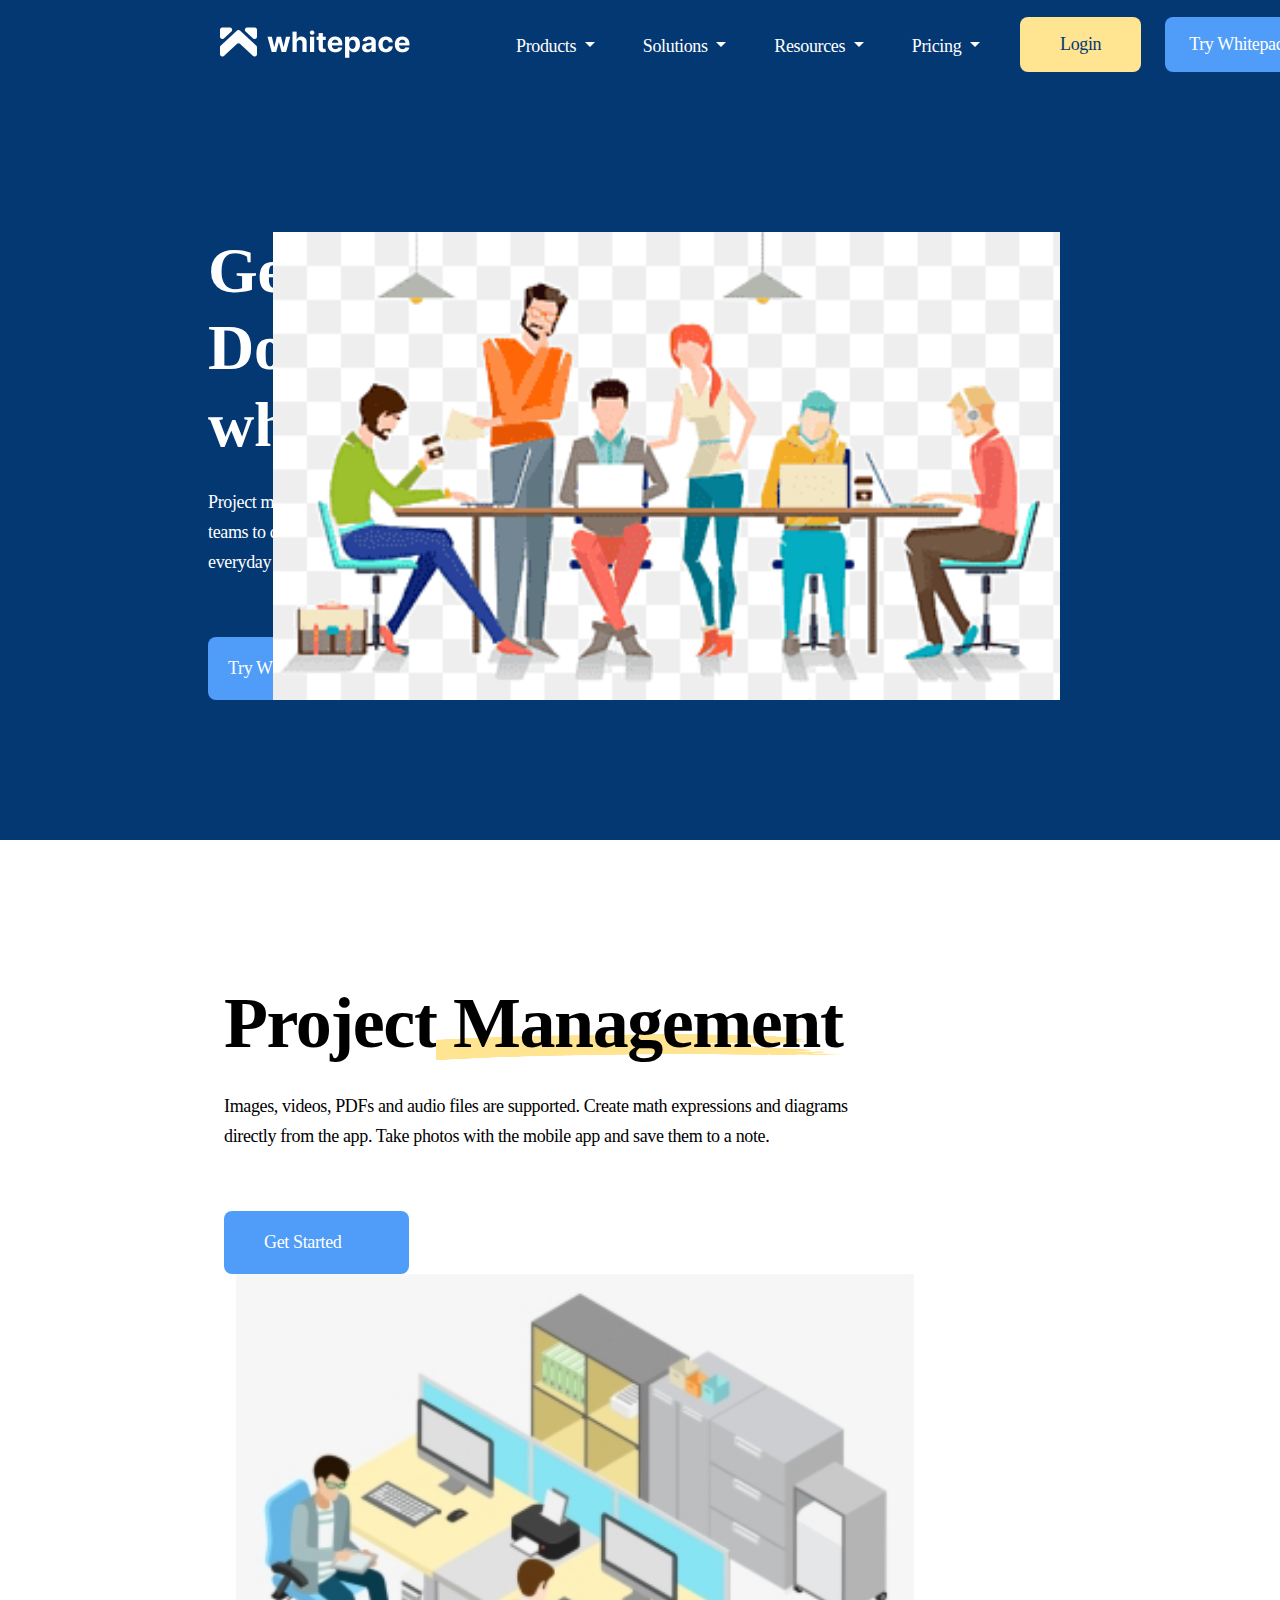
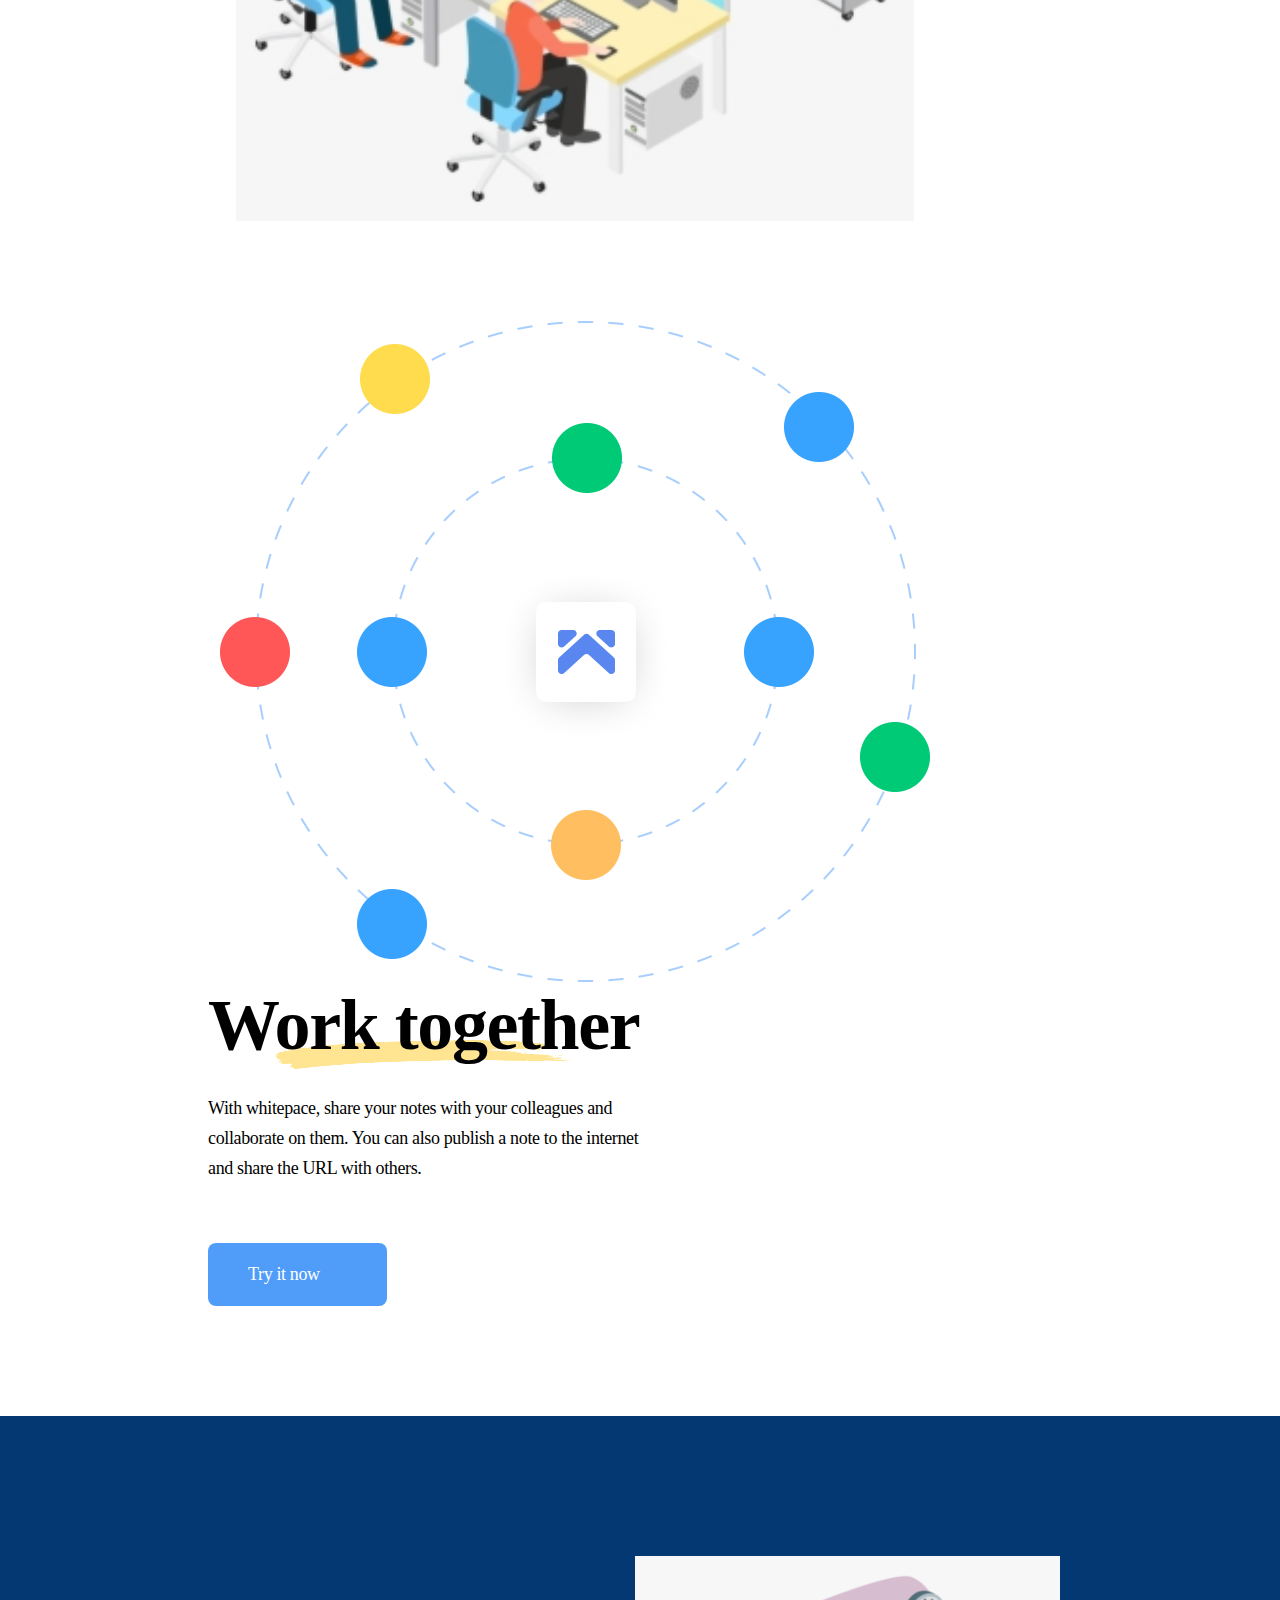
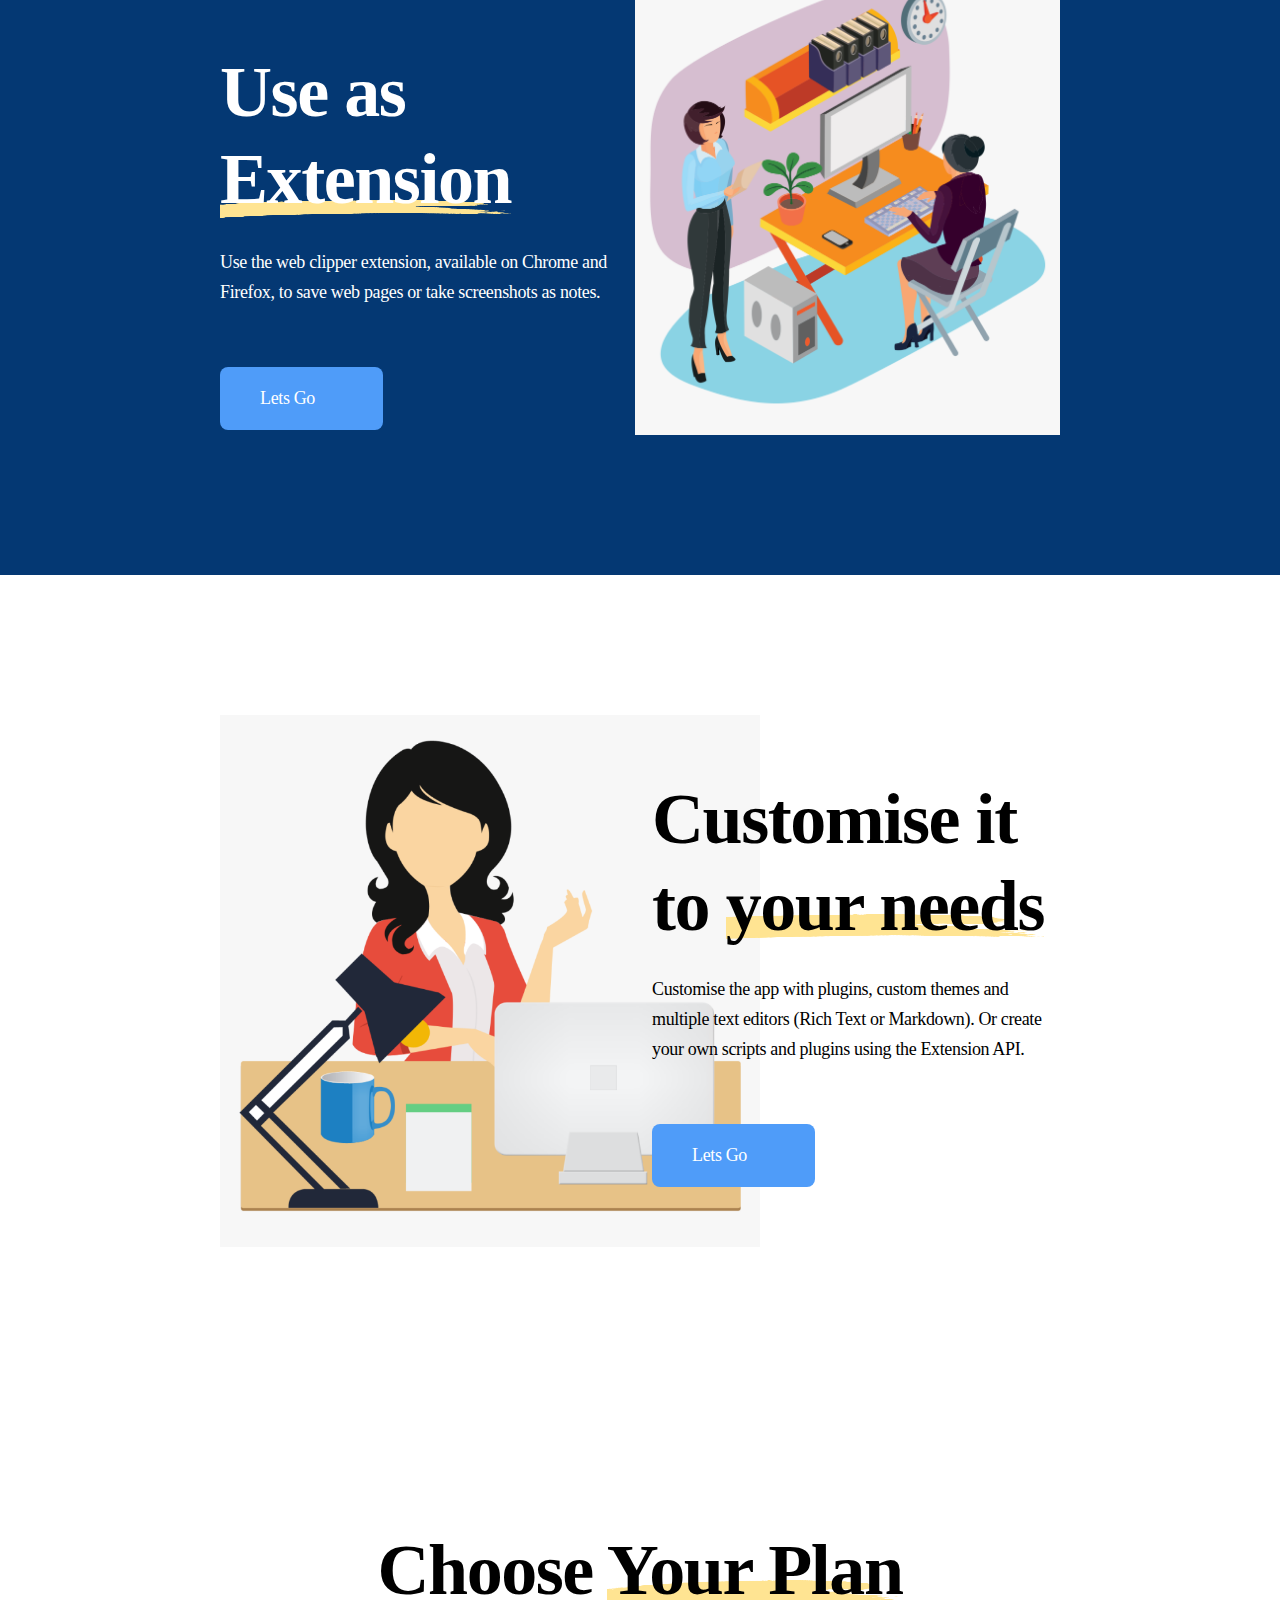
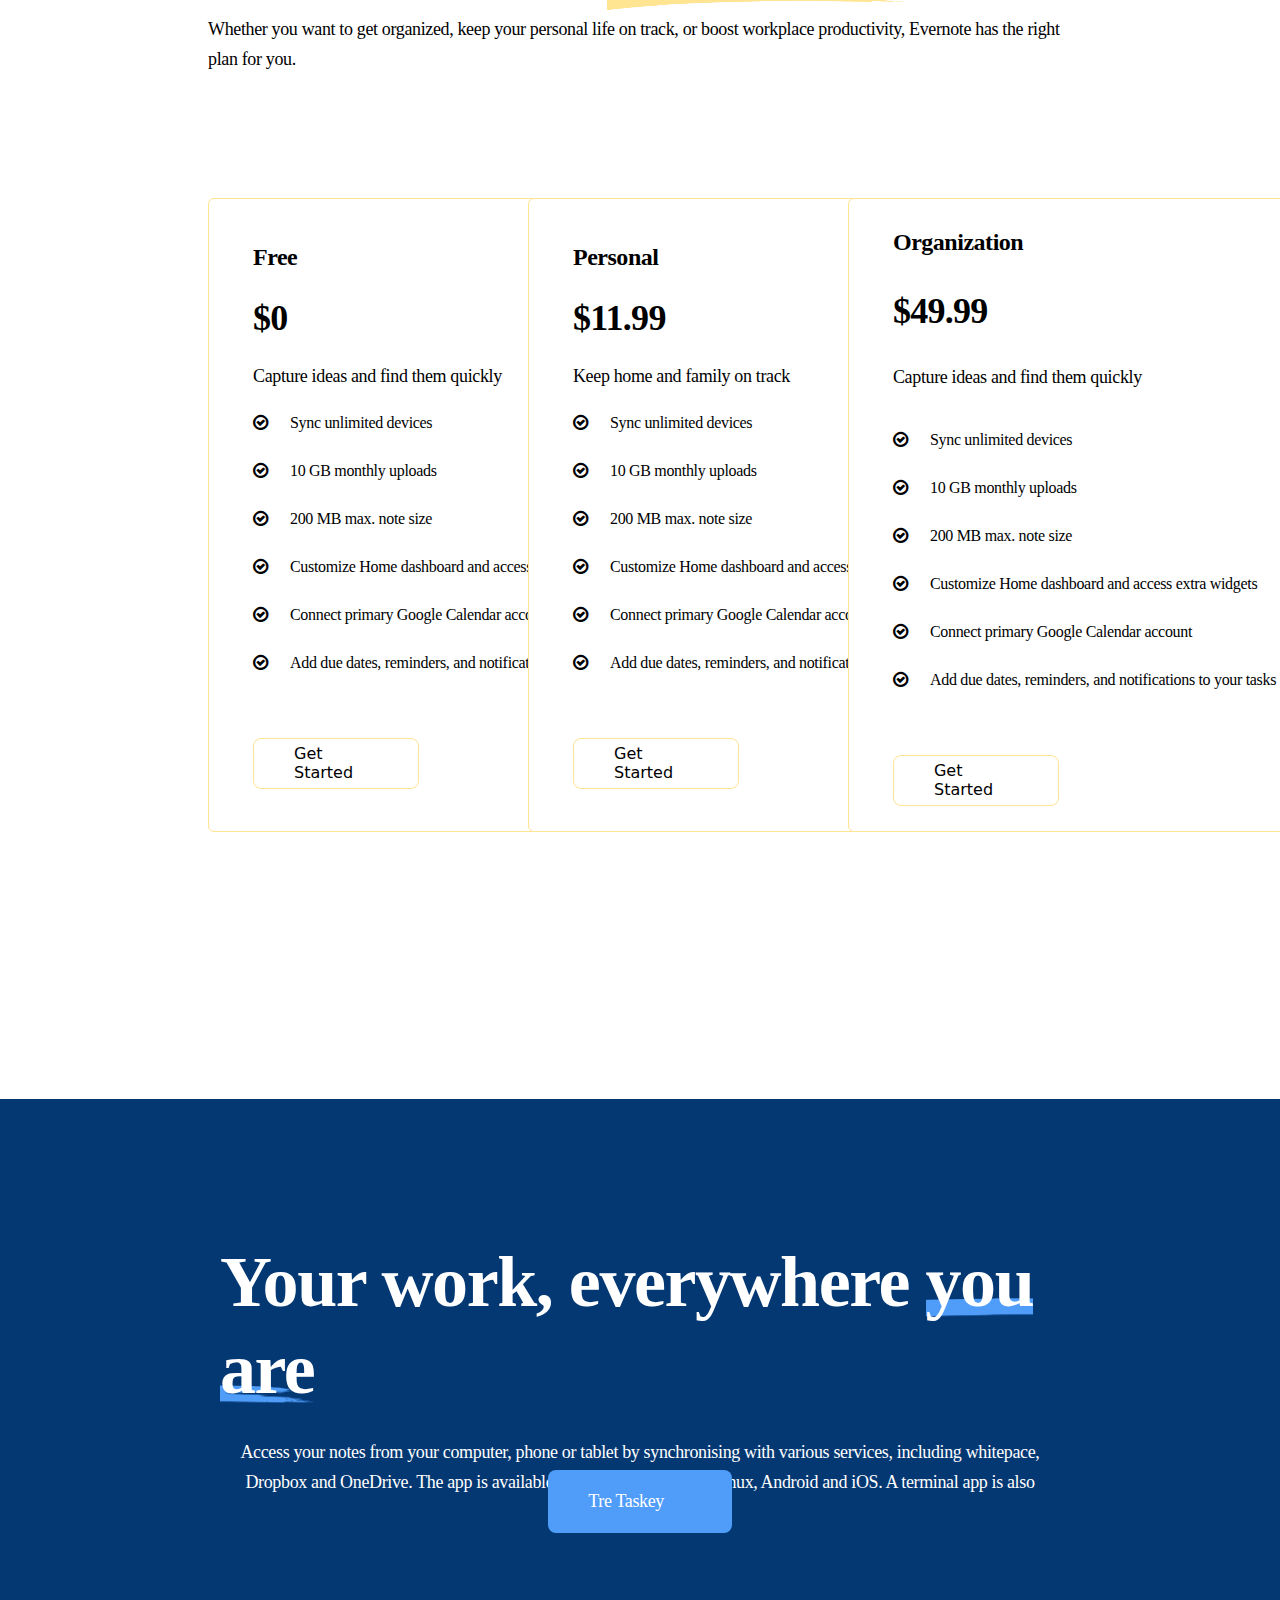
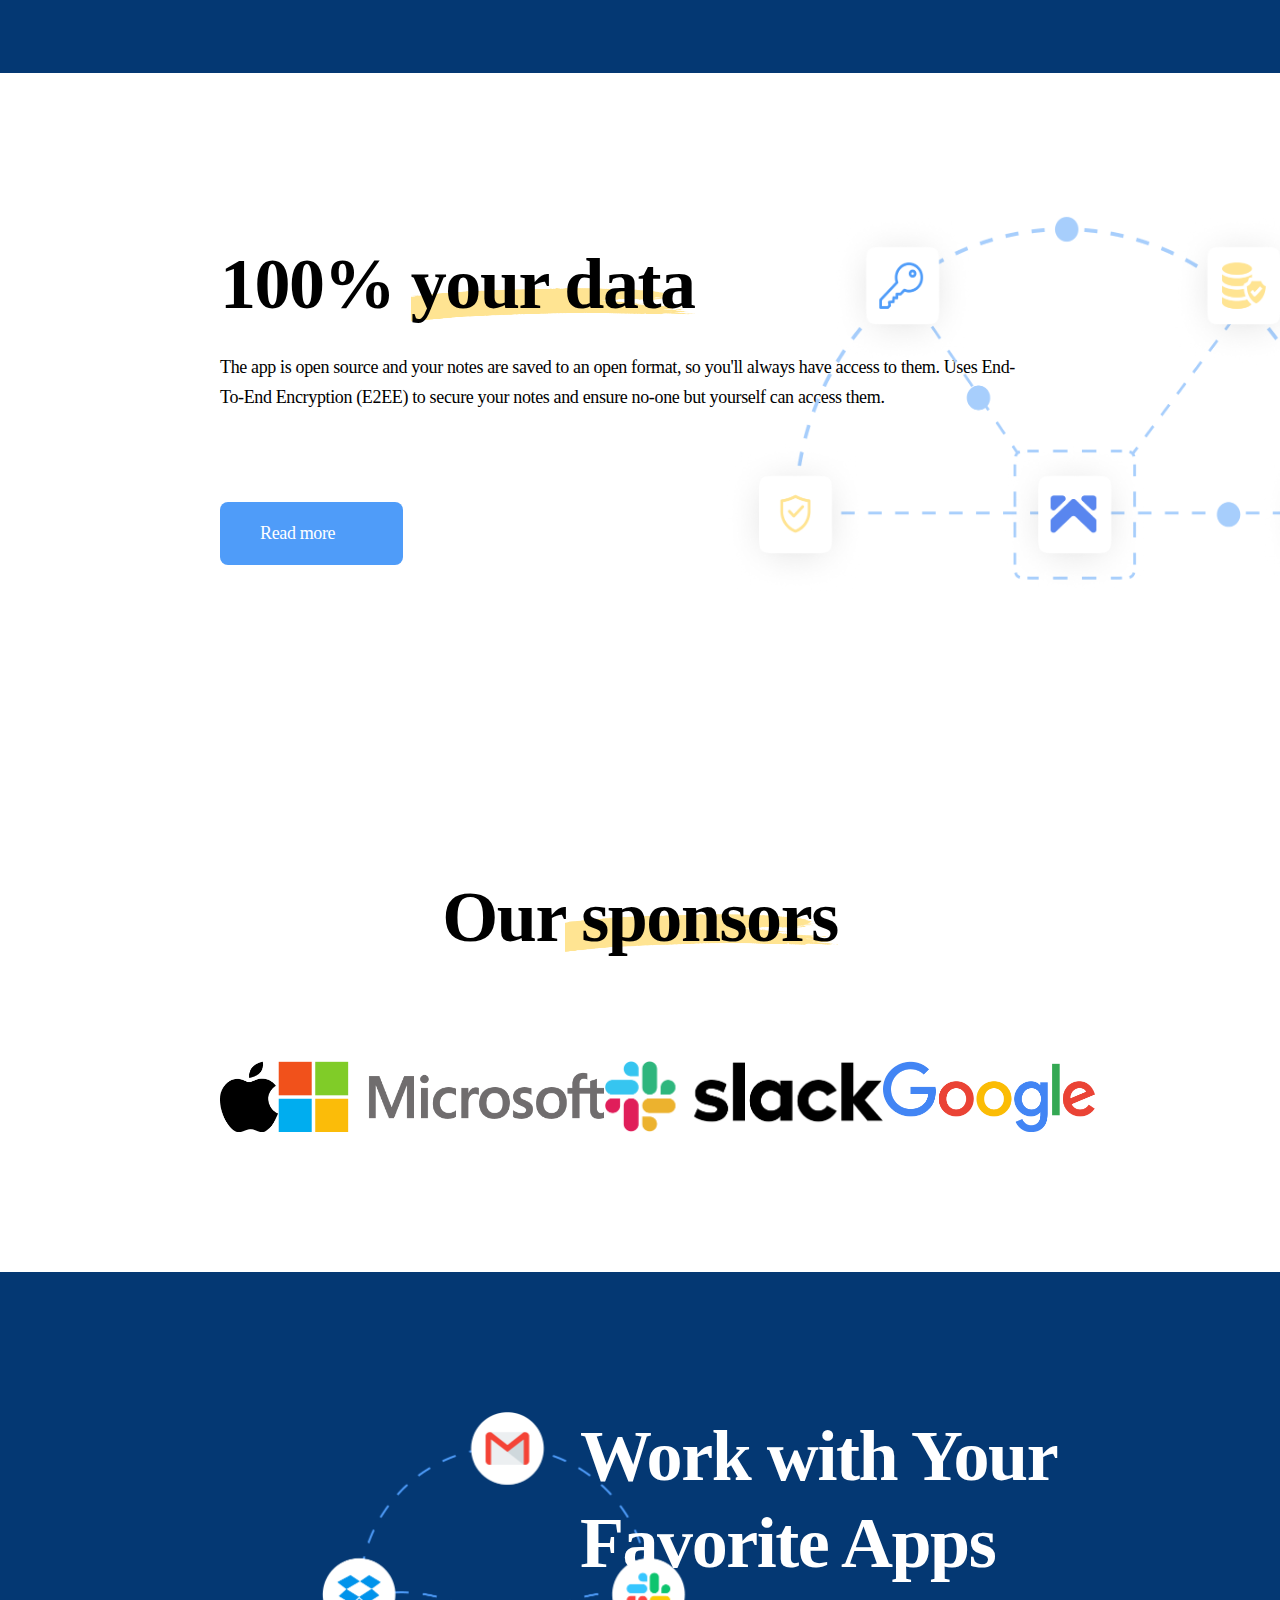
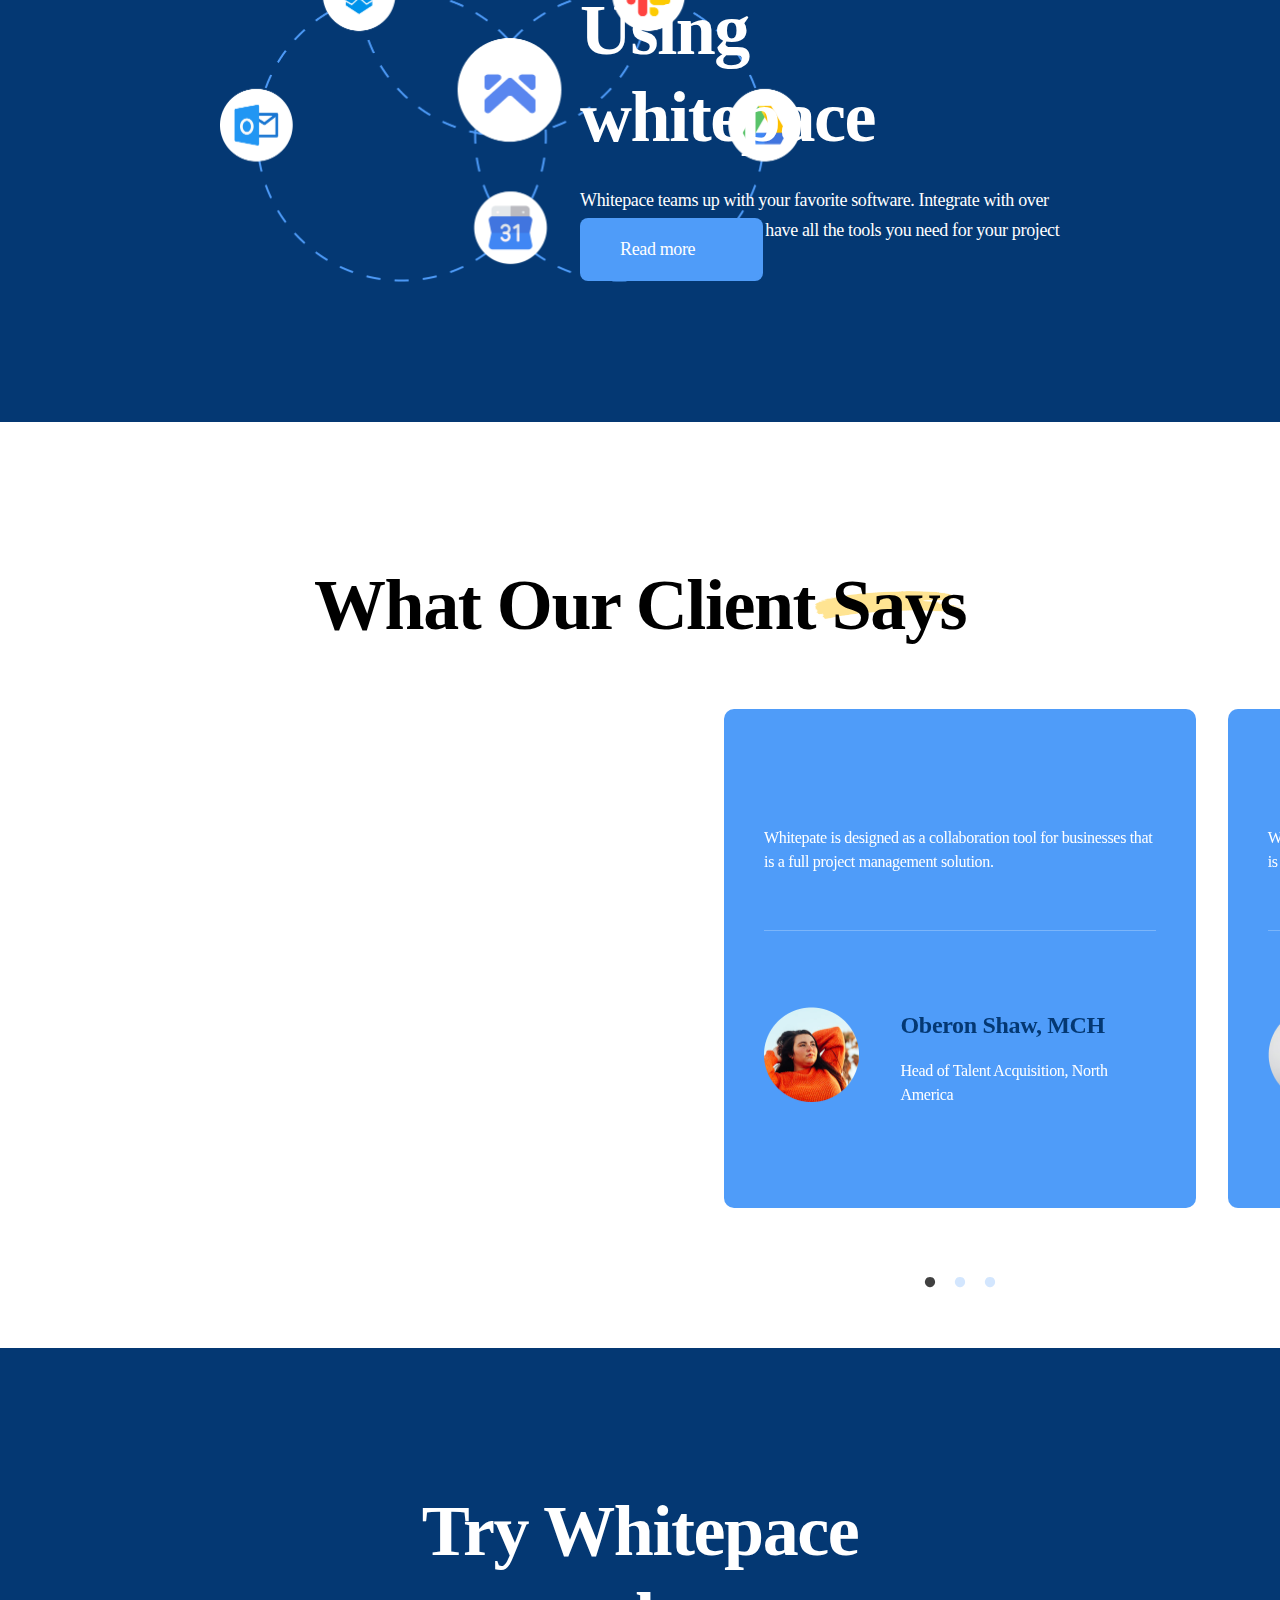
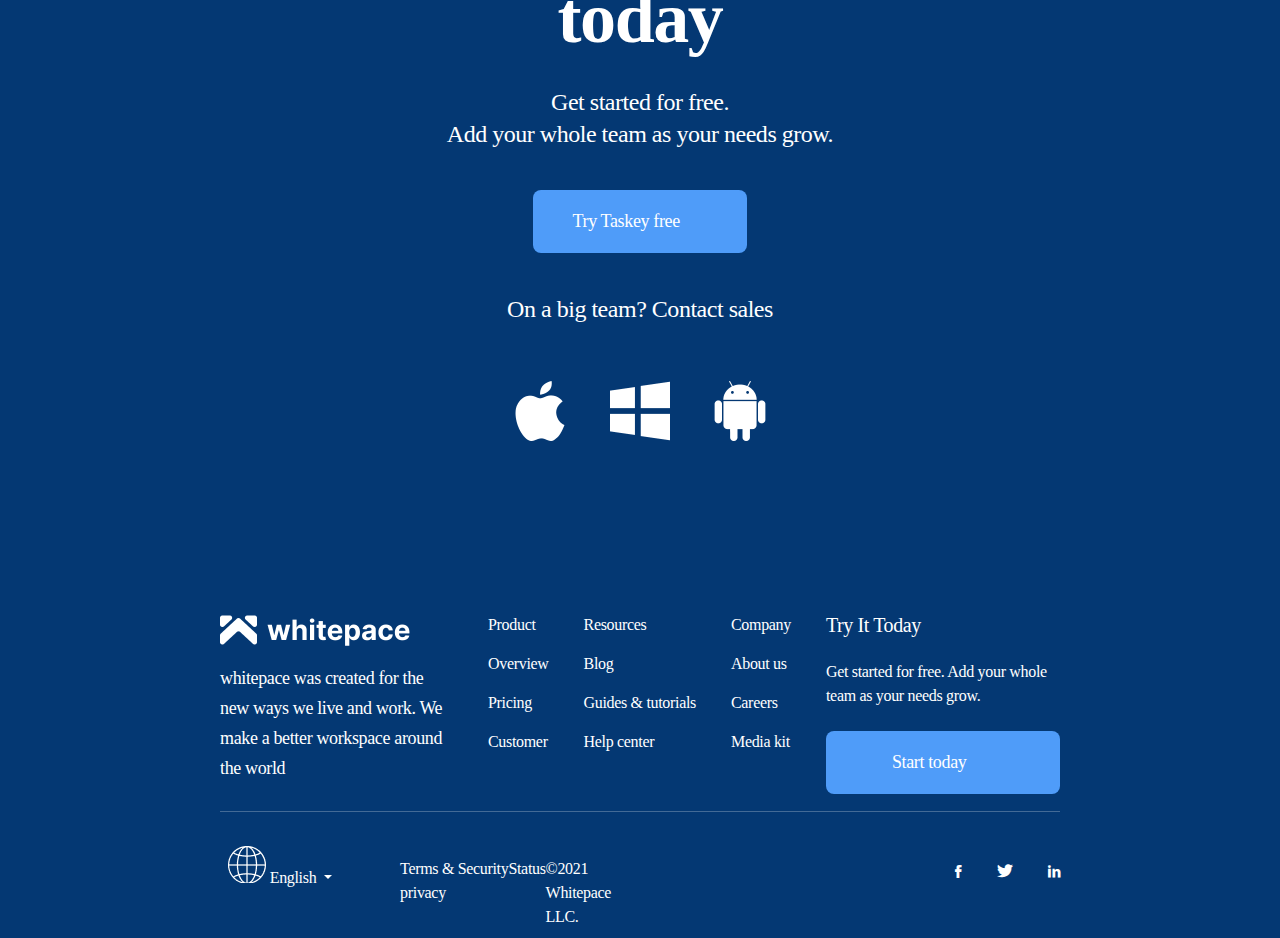
==== index.html @ fc060e45 "14.4" ====
<!DOCTYPE html>
<html lang="en">

<head>
    <meta charset="UTF-8">
    <meta http-equiv="X-UA-Compatible" content="IE=edge">
    <meta name="viewport" content="width=device-width, initial-scale=1.0">
    <title>Office</title>
    <link href="https://cdn.jsdelivr.net/npm/bootstrap@5.2.2/dist/css/bootstrap.min.css" rel="stylesheet"
        integrity="sha384-Zenh87qX5JnK2Jl0vWa8Ck2rdkQ2Bzep5IDxbcnCeuOxjzrPF/et3URy9Bv1WTRi" crossorigin="anonymous">
    <link href="bootstrap.min.css" rel="stylesheet">
    <link rel="preconnect" href="https://rsms.me/">
    <link rel="stylesheet" href="https://rsms.me/inter/inter.css">
    <link rel="stylesheet" id="revenuegrid-icons-css"
        href="https://www.salesborgs.ai/wp-content/themes/salesborgs/assets/font-icons/css/fontello.css" type="text/css"
        media="all">
    <link rel="stylesheet" href="slick/slick.css">
    <link rel="stylesheet" href="slick/slick-theme.css">
    <link href="fontello/css/fontello.css" rel="stylesheet">
    <link href="style.css" rel="stylesheet">
    <link href="media.css" rel="stylesheet">
</head>

<body>
    <header>
        <div class="container-fluid pe-0 ps-0">
            <div class="row">
                <div class="col-4 d-flex justify-content-start mt-2">
                    <img src="image/Logo.png" alt="Logo">
                </div>
                <div class="col-8 d-flex justify-content-between letter">
                    <nav class="navbar navbar-expand-lg">
                        <ul class="navbar-nav">
                            <li class="nav-item dropdown padding">
                                <a class="nav-link dropdown-toggle" href="#" id="navbarDropdown" role="button"
                                    data-bs-toggle="dropdown" aria-expanded="false">
                                    Products
                                </a>
                                <ul class="dropdown-menu" aria-labelledby="navbarDropdown">
                                    <li><a class="dropdown-item" href="#">Action</a></li>
                                    <li><a class="dropdown-item" href="#">Another action</a></li>
                                    <li><a class="dropdown-item" href="#">Something else here</a></li>
                                </ul>
                            </li>
                            <li class="nav-item dropdown padding">
                                <a class="nav-link dropdown-toggle" href="#" id="navbarDropdown" role="button"
                                    data-bs-toggle="dropdown" aria-expanded="false">
                                    Solutions
                                </a>
                                <ul class="dropdown-menu" aria-labelledby="navbarDropdown">
                                    <li><a class="dropdown-item" href="#">Action</a></li>
                                    <li><a class="dropdown-item" href="#">Another action</a></li>
                                    <li><a class="dropdown-item" href="#">Something else here</a></li>
                                </ul>
                            </li>
                            <li class="nav-item dropdown padding">
                                <a class="nav-link dropdown-toggle" href="#" id="navbarDropdown" role="button"
                                    data-bs-toggle="dropdown" aria-expanded="false">
                                    Resources
                                </a>
                                <ul class="dropdown-menu" aria-labelledby="navbarDropdown">
                                    <li><a class="dropdown-item" href="#">Action</a></li>
                                    <li><a class="dropdown-item" href="#">Another action</a></li>
                                    <li><a class="dropdown-item" href="#">Something else here</a></li>
                                </ul>
                            </li>
                            <li class="nav-item dropdown padding">
                                <a class="nav-link dropdown-toggle" href="#" id="navbarDropdown" role="button"
                                    data-bs-toggle="dropdown" aria-expanded="false">
                                    Pricing
                                </a>
                                <ul class="dropdown-menu" aria-labelledby="navbarDropdown">
                                    <li><a class="dropdown-item" href="#">Action</a></li>
                                    <li><a class="dropdown-item" href="#">Another action</a></li>
                                    <li><a class="dropdown-item" href="#">Something else here</a></li>
                                </ul>
                            </li>
                        </ul>
                    </nav>
                    <div class="d-flex" style="column-gap: 24px;">
                        <div>
                            <a href="#" class="login_btn">Login</a>
                        </div>
                        <div>
                            <a href="#" class="button_group" style="padding: 16px 24px;">Try Whitepace free</a>
                        </div>
                    </div>
                </div>
            </div>
        </div>
    </header>
    <section class="first">
        <div class="container-fluid pe-0 ps-0">
            <div class="row">
                <div class="col-5 pe-0 ps-0 d-flex flex-column align-self-center">
                    <div class="d-flex flex-column align-items-start align-self-center" style="row-gap: 60px;">
                        <div class="d-flex flex-column letter" style="row-gap: 24px;">
                            <h2 class="mb-0">Get More Done with whitepace</h2>
                            <p class="forP letter">Project management software that enables your teams to collaborate,
                                plan, analyze and manage everyday tasks
                            </p>
                        </div>
                        <div>
                            <a href="#" class="button_group" style="padding: 20px;">Try Whitepace free</a>
                        </div>
                    </div>
                </div>
                <div class="col-7 d-flex justify-content-end ps-0">
                    <img src="image/2.png" alt="Image2" class="officeImg">
                </div>
            </div>
        </div>
    </section>
    <section class="second">
        <div class="container-fluid pe-0 ps-0">
            <div class="row d-flex ps-3" style="column-gap: 60px;">
                <div class="col-6 info d-flex flex-column align-items-start align-self-center">
                    <div class="d-flex flex-column" style="row-gap: 24px;">
                        <h1 class="forH1 letter">
                            Project<span class="vector"> Management</span>
                        </h1>
                        <p class="forP letter">
                            Images, videos, PDFs and audio files are supported. Create math expressions and diagrams
                            directly from the app. Take photos with the mobile app and save them to a note.
                        </p>
                    </div>
                    <div>
                        <a href="#" class="button_group">Get Started</a>
                    </div>
                </div>
                <div class="col-6 d-flex pe-0">
                    <img src="image/1.png" alt="Image1" class="projectImg">
                </div>
            </div>
        </div>
    </section>
    <section class="third">
        <div class="container-fluid pe-0 ps-0">
            <div class="row justify-content-between">
                <div class="col-6 d-flex workImg">
                    <img src="image/WorkImage.png" alt="workImage">
                </div>
                <div class="col-6 d-flex flex-column align-items-start align-self-center work">
                    <div class="d-flex flex-column" style="row-gap: 24px;">
                        <h1 class="forH1 letter vector vector2">
                            Work together
                        </h1>
                        <p class="forP letter">
                            With whitepace, share your notes with your colleagues and collaborate on them.
                            You can also publish a note to the internet and share the URL with others.
                        </p>
                    </div>
                    <div>
                        <a href="#" class="button_group">Try it now</a>
                    </div>
                </div>
            </div>
        </div>
    </section>
    <section class="fourth">
        <div class="container-fluid ps-0 pe-0">
            <div class="row d-flex justify-content-between me-0 ms-0">
                <div class="col-6 pe-0 ps-0 d-flex flex-column align-items-start align-self-center extension">
                    <div class="d-flex flex-column" style="row-gap: 24px;">
                        <h1 class="forH1 letter">
                            Use as <span class="vector vector3">Extension</span>
                        </h1>
                        <p class="forP letter">
                            Use the web clipper extension, available on Chrome and Firefox, to save web pages or take
                            screenshots as notes.
                        </p>
                    </div>
                    <div>
                        <a href="#" class="button_group">Lets Go</a>
                    </div>
                </div>
                <div class="col-6 d-flex pe-0 ps-0 justify-content-end">
                    <img src="image/3.png" alt="Image3" class="extensionImg">
                </div>
            </div>
        </div>
    </section>
    <section class="fifth">
        <div class="container-fluid pe-0 ps-0">
            <div class="row justify-content-between">
                <div class="col-6 d-flex">
                    <img src="image/4.png" alt="Image4" class="customiseImg">
                </div>
                <div class="col-6 d-flex flex-column align-items-start align-self-center customise">
                    <div class="d-flex flex-column" style="row-gap: 24px;">
                        <h1 class="forH1 letter">
                            Customise it to <span class="vector vector4">your needs</span>
                        </h1>
                        <p class="forP letter">
                            Customise the app with plugins, custom themes and multiple text editors (Rich Text or
                            Markdown).
                            Or create your own scripts and plugins using the Extension API.
                        </p>
                    </div>
                    <div>
                        <a href="#" class="button_group">Lets Go</a>
                    </div>
                </div>
            </div>
        </div>
    </section>
    <section class="sixth">
        <div class="container-fluid pe-0 ps-0">
            <div class="row">
                <div class="col-12 d-flex flex-column align-items-center titleCard">
                    <h1 class="forH1 letter">
                        Choose <span class="vector vector5">Your Plan</span>
                    </h1>
                    <p class="forP letter">
                        Whether you want to get organized, keep your personal life on track, or boost workplace
                        productivity, Evernote has the right plan for you.
                    </p>
                </div>
            </div>
            <div class="row cards">
                <div class="col-4 pe-0 ps-0">
                    <div class="card card1">
                        <div class="card-body card-body1">
                            <h5 class="card-title card1-title letter mb-0">Free</h5>
                            <h3 class="card-subtitle card1-subtitle letter mb-0">$0</h3>
                            <p class="card-text card1-text letter mb-0">Capture ideas and find them quickly</p>
                            <div class="card_li">
                                <ul class="letter d-flex flex-column" style="row-gap: 28px; column-gap: 19px;">
                                    <li>
                                        Sync unlimited devices
                                    </li>
                                    <li>
                                        10 GB monthly uploads
                                    </li>
                                    <li>
                                        200 MB max. note size
                                    </li>
                                    <li>
                                        Customize Home dashboard and access extra widgets
                                    </li>
                                    <li>
                                        Connect primary Google Calendar account
                                    </li>
                                    <li>
                                        Add due dates, reminders, and notifications to your tasks
                                    </li>
                                </ul>
                            </div>
                            <div>
                                <a href="#" class="card_button">Get Started</a>
                            </div>
                        </div>
                    </div>
                </div>
                <div class="col-4 pe-0 ps-0">
                    <div class="card card1">
                        <div class="card-body card-body1">
                            <h5 class="card-title card1-title letter mb-0">Personal</h5>
                            <h3 class="card-subtitle card1-subtitle mb-0 letter">$11.99</h3>
                            <p class="card-text card1-text letter mb-0">Keep home and family on track</p>
                            <div class="card_li">
                                <ul class="letter d-flex flex-column" style="row-gap: 28px; column-gap: 19px;">
                                    <li>
                                        Sync unlimited devices
                                    </li>
                                    <li>
                                        10 GB monthly uploads
                                    </li>
                                    <li>
                                        200 MB max. note size
                                    </li>
                                    <li>
                                        Customize Home dashboard and access extra widgets
                                    </li>
                                    <li>
                                        Connect primary Google Calendar account
                                    </li>
                                    <li>
                                        Add due dates, reminders, and notifications to your tasks
                                    </li>
                                </ul>
                            </div>
                            <div>
                                <a href="#" class="card_button">Get Started</a>
                            </div>
                        </div>
                    </div>
                </div>
                <div class="col-4 pe-0 ps-0">
                    <div class="card card1">
                        <div class="card-body card-body1">
                            <h5 class="card-title card1-title letter">Organization</h5>
                            <h3 class="card-subtitle card1-subtitle mb-2 letter">$49.99</h3>
                            <p class="card-text card1-text letter">Capture ideas and find them quickly</p>
                            <div class="card_li">
                                <ul class="letter d-flex flex-column" style="row-gap: 28px; column-gap: 19px;">
                                    <li>
                                        Sync unlimited devices
                                    </li>
                                    <li>
                                        10 GB monthly uploads
                                    </li>
                                    <li>
                                        200 MB max. note size
                                    </li>
                                    <li>
                                        Customize Home dashboard and access extra widgets
                                    </li>
                                    <li>
                                        Connect primary Google Calendar account
                                    </li>
                                    <li>
                                        Add due dates, reminders, and notifications to your tasks
                                    </li>
                                </ul>
                            </div>
                            <div>
                                <a href="#" class="card_button">Get Started</a>
                            </div>
                        </div>
                    </div>
                </div>
            </div>
        </div>
    </section>
    <section class="seventh">
        <div class="container-fluid pe-0 ps-0">
            <div class="row">
                <div class="col-12 d-flex flex-column justify-content-center align-items-center text_block_group">
                    <div class="d-flex flex-column text_block">
                        <h1 class="forH1 letter">
                            Your work, everywhere <span class="vector vector6">you are</span>
                        </h1>
                        <p class="forP letter" style="text-align: center;">
                            Access your notes from your computer, phone or tablet by synchronising with various
                            services, including whitepace, Dropbox and OneDrive. The app is available on Windows, macOS,
                            Linux,
                            Android and iOS. A terminal app is also available!
                        </p>
                    </div>
                    <div>
                        <a href="#" class="button_group">Tre Taskey</a>
                    </div>
                </div>
            </div>
        </div>
    </section>
    <section class="eighth">
        <div class="container-fluid pe-0 ps-0">
            <div class="row">
                <div class="col-7 d-flex flex-column align-items-start align-self-center your_data">
                    <div class="d-flex flex-column your_data_info">
                        <h1 class="forH1 letter">
                            100% <span class="vector vector7">your data</span>
                        </h1>
                        <p class="forP letter">
                            The app is open source and your notes are saved to an open format, so you'll always have
                            access to them. Uses End-To-End Encryption (E2EE) to secure your notes and ensure no-one but
                            yourself can access them.
                        </p>
                    </div>
                    <div>
                        <a href="#" class="button_group">Read more</a>
                    </div>
                </div>
                <div class="col-5 d-flex">
                    <img src="image/Element.png" alt="ImageElement" class="elementImage">
                </div>
            </div>
        </div>
    </section>
    <section class="ninth">
        <div class="container-fluid pe-0 ps-0">
            <div class="row">
                <div class="d-flex flex-column" style="row-gap: 100px;">
                    <div class="col-12 d-flex flex-column justify-content-center align-items-center">
                        <h1 class="forH1 letter mb-0">
                            Our<span class="vector vector8"> sponsors</span>
                        </h1>
                    </div>
                    <div class="col-12 d-flex justify-content-between">
                        <img src="image/Apple.png" alt="Apple" class="sponsorsImg">
                        <img src="image/microsoft 1.png" alt="Microsoft" class="sponsorsImg">
                        <img src="image/Slack_Technologies_Logo 1.png" alt="Slack" class="sponsorsImg">
                        <img src="image/Group 246.png" alt="Group" class="sponsorsImg">
                    </div>
                </div>
            </div>
        </div>
    </section>
    <section class="tenth">
        <div class="container-fluid pe-0 ps-0">
            <div class="row justify-content-between">
                <div class="col-5 d-flex">
                    <img src="image/Apps.png" alt="ImageApps" class="appsImg">
                </div>
                <div class="col-7 d-flex flex-column align-items-start align-self-center apps_group">
                    <div class="d-flex flex-column apps">
                        <h1 class="forH1 letter">
                            Work with Your Favorite Apps Using whitepace
                        </h1>
                        <p class="forP letter">
                            Whitepace teams up with your favorite software. Integrate with over 1000+ apps with Zapier
                            to
                            have all the tools you need for your project success.
                        </p>
                    </div>
                    <div>
                        <a href="#" class="button_group">Read more</a>
                    </div>
                </div>
            </div>
        </div>
    </section>
    <section class="eleventh">
        <div class="container-fluid pe-0 ps-0">
            <div class="row d-flex flex-column" style="row-gap: 60px;">
                <div class="col-12 d-flex flex-column align-items-center title-Clients">
                    <h1 class="forH1 letter">
                        What Our Client<span class="vector vector9"> Says</span>
                    </h1>
                </div>
                <div class="col-12">
                    <div class="rev_slider mb-0">
                        <div class="slide me-3">
                            <div class="d-flex flex-column" style="row-gap: 60px;">
                                <div class="d-flex flex-column">
                                    <div class="d-flex flex-column slide_icon"
                                        style="row-gap: 32px; padding: 0px 0px 40px;">
                                        <div></div>
                                        <p class="card-subtitle letter">Whitepate is designed as a collaboration tool
                                            for
                                            businesses
                                            that is a full project management solution.</p>
                                    </div>
                                    <hr>
                                </div>
                                <div class="d-flex" style="column-gap: 42px;">
                                    <div><img src="image/Avater-3.png" class="avatar"></div>
                                    <div class="letter">
                                        <p class="name">Oberon Shaw, MCH</p>
                                        <p>Head of Talent Acquisition, North America</p>
                                    </div>
                                </div>
                            </div>
                        </div>
                        <div class="slide me-3 ms-3">
                            <div class="d-flex flex-column" style="row-gap: 60px;">
                                <div class="d-flex flex-column">
                                    <div class="d-flex flex-column slide_icon"
                                        style="row-gap: 32px; padding: 0px 0px 40px;">
                                        <div></div>
                                        <p class="card-subtitle letter">Whitepate is designed as a collaboration tool
                                            for
                                            businesses
                                            that is a full project management solution.</p>
                                    </div>
                                    <hr>
                                </div>
                                <div class="d-flex" style="column-gap: 42px;">
                                    <div><img src="image/Avater-2.png" class="avatar"></div>
                                    <div class="letter">
                                        <p class="name">Oberon Shaw, MCH</p>
                                        <p>Head of Talent Acquisition, North America</p>
                                    </div>
                                </div>
                            </div>
                        </div>
                        <div class="slide ms-3">
                            <div class="d-flex flex-column" style="row-gap: 60px;">
                                <div class="d-flex flex-column">
                                    <div class="d-flex flex-column slide_icon"
                                        style="row-gap: 32px; padding: 0px 0px 40px;">
                                        <div></div>
                                        <p class="card-subtitle letter">Whitepate is designed as a collaboration tool
                                            for
                                            businesses
                                            that is a full project management solution.</p>
                                    </div>
                                    <hr>
                                </div>
                                <div class="d-flex" style="column-gap: 42px;">
                                    <div><img src="image/Avater-1.png" class="avatar"></div>
                                    <div class="letter">
                                        <p class="name">Oberon Shaw, MCH</p>
                                        <p>Head of Talent Acquisition, North America</p>
                                    </div>
                                </div>
                            </div>
                        </div>
                    </div>
                </div>
            </div>
        </div>
    </section>
    <section class="twelfth">
        <div class="container-fluid pe-0 ps-0">
            <div class="row">
                <div class="col-12 before-futer">
                    <div class="d-flex flex-column title_team">
                        <h1 class="forH1 letter">
                            Try Whitepace today
                        </h1>
                        <div>
                            <p class="forP mb-0 letter">
                                Get started for free.
                            </p>
                            <p class="letter">
                                Add your whole team as your needs grow.
                            </p>
                        </div>
                    </div>
                    <div>
                        <a href="#" class="button_group">Try Taskey free</a>
                    </div>
                    <div>
                        <p class="letter">
                            On a big team? Contact sales
                        </p>
                    </div>
                    <div class="d-flex justify-content-center" style="column-gap: 40px;">
                        <img src="image/apple-black-logo 2.png" alt="AppleLogo" class="imageLogo">
                        <img src="image/windows-logo 1.png" alt="WindowsLogo" class="imageLogo">
                        <img src="image/android-logo 1.png" alt="androidLogo" class="imageLogo">
                    </div>
                </div>
            </div>
        </div>
    </section>
    <footer>
        <div class="container-fluid pe-0 ps-0">
            <div class="row">
                <div class="col-12 d-flex justify-content-between">
                    <div class="footer-bloc">
                        <img src="image/Logo.png" alt="Logo" class="footer-image mb-3">
                        <p class="forP letter">
                            whitepace was created for the new ways we live and work. We make a better workspace around
                            the world
                        </p>
                    </div>
                    <div class="d-flex flex-column footer-bloc">
                        <div class="letter"><a href="#">Product</a></div>
                        <div class="letter"><a href="#">Overview</a></div>
                        <div class="letter"><a href="#">Pricing</a></div>
                        <div class="letter"><a href="#">Customer</a></div>
                    </div>
                    <div class="d-flex flex-column footer-bloc">
                        <div class="letter"><a href="#">Resources</a></div>
                        <div class="letter"><a href="#">Blog</a></div>
                        <div class="letter"><a href="#">Guides & tutorials</a></div>
                        <div class="letter"><a href="#">Help center</a></div>
                    </div>
                    <div class="d-flex flex-column footer-bloc">
                        <div class="letter"><a href="#">Company</a></div>
                        <div class="letter"><a href="#">About us</a></div>
                        <div class="letter"><a href="#">Careers</a></div>
                        <div class="letter"><a href="#">Media kit</a></div>
                    </div>
                    <div class="d-flex flex-column footer-bloc2">
                        <h5 class="letter mb-0">
                            Try It Today
                        </h5>
                        <p class="letter mb-0" style="font-size: 16px;">
                            Get started for free.
                            Add your whole team as your needs grow.
                        </p class="letter">
                        <div>
                            <a href="#" class="button_group">Start today</a>
                        </div>
                    </div>
                </div>
                <div class="col-12">
                    <hr>
                </div>
            </div>
            <div class="row">
                <div class="col-6 d-flex align-items-center justify-content-start" style="column-gap: 60px;">
                    <nav class="navbar navbar-expand-lg">
                        <div class="container-fluid pe-0 ps-0">
                            <div class="collapse navbar-collapse" id="navbarSupportedContent">
                                <ul class="navbar-nav me-auto mb-2 mb-lg-0">
                                    <li class="nav-item dropdown">
                                        <a class="nav-link footer-navlink dropdown-toggle letter" href="#" role="button"
                                            data-bs-toggle="dropdown" aria-expanded="false">
                                            English
                                        </a>
                                        <ul class="dropdown-menu">
                                            <li><a class="dropdown-item letter" href="#">Ukrainian</a></li>
                                            <li><a class="dropdown-item letter" href="#">Another</a></li>
                                    </li>
                                </ul>
                            </div>
                        </div>
                    </nav>
                    <div class="footer-p">
                        <p class="letter">Terms & privacy</p>
                        <p class="letter">Security</p>
                        <p class="letter">Status</p>
                        <p class="letter">©2021 Whitepace LLC.</p>
                    </div>
                </div>
                <div class="col-6 d-flex justify-content-end align-items-center">
                    <div class="d-flex justify-content-between messengers">
                        <div class="facebook">
                        </div>
                        <div class="twitter">
                        </div>
                        <div class="linkedin">
                        </div>
                    </div>
                </div>
            </div>
        </div>
    </footer>
    <script src="bootstrap.min.js"></script>
    <script src="https://cdn.jsdelivr.net/npm/bootstrap@5.2.2/dist/js/bootstrap.bundle.min.js"
        integrity="sha384-OERcA2EqjJCMA+/3y+gxIOqMEjwtxJY7qPCqsdltbNJuaOe923+mo//f6V8Qbsw3"
        crossorigin="anonymous"></script>
    <script src="slick/jquery.min.js"></script>
    <script src="slick/slick.min.js"></script>
    <script src="js/main.js"></script>
</body>

</html>
---- fontello/css/fontello.css ----
@font-face {
  font-family: 'fontello';
  src: url('../font/fontello.eot?18828271');
  src: url('../font/fontello.eot?18828271#iefix') format('embedded-opentype'),
       url('../font/fontello.woff2?18828271') format('woff2'),
       url('../font/fontello.woff?18828271') format('woff'),
       url('../font/fontello.ttf?18828271') format('truetype'),
       url('../font/fontello.svg?18828271#fontello') format('svg');
  font-weight: normal;
  font-style: normal;
}
/* Chrome hack: SVG is rendered more smooth in Windozze. 100% magic, uncomment if you need it. */
/* Note, that will break hinting! In other OS-es font will be not as sharp as it could be */
/*
@media screen and (-webkit-min-device-pixel-ratio:0) {
  @font-face {
    font-family: 'fontello';
    src: url('../font/fontello.svg?18828271#fontello') format('svg');
  }
}
*/
[class^="icon-"]:before, [class*=" icon-"]:before {
  font-family: "fontello";
  font-style: normal;
  font-weight: normal;
  speak: never;

  display: inline-block;
  text-decoration: inherit;
  width: 1em;
  margin-right: .2em;
  text-align: center;
  /* opacity: .8; */

  /* For safety - reset parent styles, that can break glyph codes*/
  font-variant: normal;
  text-transform: none;

  /* fix buttons height, for twitter bootstrap */
  line-height: 1em;

  /* Animation center compensation - margins should be symmetric */
  /* remove if not needed */
  margin-left: .2em;

  /* you can be more comfortable with increased icons size */
  /* font-size: 120%; */

  /* Font smoothing. That was taken from TWBS */
  -webkit-font-smoothing: antialiased;
  -moz-osx-font-smoothing: grayscale;

  /* Uncomment for 3D effect */
  /* text-shadow: 1px 1px 1px rgba(127, 127, 127, 0.3); */
}

.icon-ok-circled2:before { content: '\e800'; } /* '' */
.icon-linkedin:before { content: '\e801'; } /* '' */
.icon-twitter:before { content: '\e802'; } /* '' */
.icon-facebook:before { content: '\f300'; } /* '' */
---- style.css ----
html {
    overflow-x: hidden;
}

header {
    background-color: #043873;
    display: flex;
    flex-direction: row;
    align-items: center;
    height: 92px;
    max-width: 1920px;
    padding: 16px 220px;
    font-size: 18px;
}

header img {
    width: 191px;
    height: 34px;
}

a {
    text-decoration: none;
    outline: none;
    color: white;
}

.forP {
    font-weight: 400;
    font-size: 18px;
    line-height: 30px;
    padding: 0px;
    margin: 0px;
}

.forH1 {
    font-size: 72px;
    font-weight: 700;
    line-height: 87px;
    padding: 0px;
    margin: 0px;
}

.login_btn {
    display: flex;
    justify-content: center;
    align-items: center;
    background: #FFE492;
    color: #043873;
    border-radius: 8px;
    padding: 16px 40px;
    font-family: 'Inter';
    font-style: normal;
    font-weight: 500;
    font-size: 18px;
    line-height: 23px;
    letter-spacing: -0.02em;
    cursor: pointer;
    transition: all 0.5s ease;
    white-space: nowrap;
}

.login_btn:hover {
    background-color: #4F9CF9;
    color: white;
}

.button_group {
    display: flex;
    justify-content: center;
    align-items: center;
    background: #4F9CF9;
    border-radius: 8px;
    padding: 20px 40px;
    font-family: 'Inter';
    font-style: normal;
    font-weight: 500;
    font-size: 18px;
    line-height: 23px;
    letter-spacing: -0.02em;
    cursor: pointer;
    transition: all 0.5s ease;
    white-space: nowrap;
}

.button_group::after {
    content: '\e86c';
    font-family: "fontello";
    padding-left: 10px;
    color: white;
}

.button_group:hover {
    background-color: #FFE492;
    color: #043873;
}

.letter {
    font-family: 'Inter';
    font-style: normal;
    letter-spacing: -0.02em;
}

.letter h2 {
    font-weight: 700;
    font-size: 64px;
    line-height: 77px;
}

#navbarDropdown {
    color: white;
}

.padding {
    padding-right: 32px;
}

section {
    display: flex;
    flex-direction: row;
    align-items: center;
    isolation: isolate;
    max-width: 1920px;
}

.first {
    padding: 140px 220px;
    background-color: #043873;
    color: white;

}

.vector {
    background-image: url(image/Group.png);
    background-repeat: no-repeat;
    background-position: bottom right;
    background-size: 482.21px 29.38px;

}

.vector2 {
    background-size: 298.36px 28.81px;
    background-position: bottom center;
}

.vector3 {
    background-size: 333px 19px;
}

.vector4 {
    background-size: 447.44px 31.47px;
}

.vector5 {
    background-size: 316.92px 30.11px;
}

.vector6 {
    background-image: url(image/Vector.png);
    background-size: 312.23px 23.96px;
}

.vector7 {
    background-size: 326.15px 36.56px;
}

.vector8 {
    background-size: 326.15px 42.47px;
}

.vector9 {
    background-size: contain;
    background-position: center;
}

.info {
    width: 672px;
    padding: 0px;
    row-gap: 60px;
}

.officeImg {
    width: 824px;
    background: #C4DEFD;
}

.second {
    padding: 140px 220px 100px;
    color: black;
    background-color: white;
}

.projectImg {
    width: 748px;
    height: 547px;
    background: #C4DEFD;
}

.third {
    padding: 0px 220px 140px;
    color: black;
    background-color: white;
}

.workImg {
    width: 710px;
    height: 661px;
}

.work {
    max-width: 670px;
    height: 294px;
    padding: 0px;
    row-gap: 60px;
}

.fourth {
    padding: 140px 220px;
    color: white;
    background-color: #043873;
}

.extension {
    max-width: 697px;
    height: 294px;
    row-gap: 60px;
}

.extensionImg {
    width: 686px;
    height: 479px;
}

.fifth {
    padding: 140px 220px;
    color: black;
    background-color: white;
}

.customise {
    max-width: 669px;
    height: 411px;
    row-gap: 60px;
}

.customiseImg {
    width: 714px;
    height: 532.09px;
}

.sixth {
    padding: 140px 220px;
    color: black;
    background-color: white;
}

.titleCard {
    width: 1481px;
    min-height: 171px;
    padding: 0px 0px 123.5px;

}

.card-body1 {
    display: flex;
    flex-direction: column;
    row-gap: 25px;
    padding: 0px 0px;
}

.card-body1 ul {
    list-style: none;
    padding: 0;
}

.card_li li {
    font-weight: 400;
    font-size: 16px;
    line-height: 20px;
    letter-spacing: -0.02em;
    margin-left: 37px;
}

.card_li {
    width: 384.33px;
    height: 300px;
    position: relative;
}

.card_li li::before {
    content: '\e800';
    font-family: "fontello";
    position: absolute;
    padding-right: 19px;
    font-size: 18px;
    left: 0px;
}

.card_button {
    display: flex;
    justify-content: center;
    align-items: center;
    width: 166px;
    height: 51px;
    padding: 16px 40px;
    font-weight: 500;
    font-size: 16px;
    line-height: 19px;
    border: 1px solid #FFE492;
    border-radius: 8px;
    cursor: pointer;
    background-color: white;
    color: black;
}

.card_button:hover {
    background-color: #FFE492;
    color: #043873;
}

.card1 {
    width: 472.33px;
    height: 634px;
    display: flex;
    flex-direction: column;
    justify-content: center;
    align-items: flex-start;
    padding: 40px 44px;
    border-color: #FFE492;
    row-gap: 25px;
}

.card1:hover {
    background-color: #043873;
    color: white;
    border: none;
}

.card1:hover h3 {
    color: #FFE492;
}

.card1:hover li::before {
    content: '\e800';
    font-family: "fontello";
    color: #FFE492;
    ;
}

.card1:hover a {
    color: white;
}

.card1:hover .card_button {
    background-color: #4F9CF9;
    border: none;
}

.card1-title {
    font-weight: 600;
    font-size: 24px;
    line-height: 36px;
}

.card1-subtitle {
    font-weight: 700;
    font-size: 36px;
    line-height: 44px;
    letter-spacing: -0.02em;
}

.card1-text {
    font-weight: 500;
    font-size: 18px;
    line-height: 23px;
    letter-spacing: -0.02em;
}

.cards {
    display: flex;
    flex-direction: column;
    column-gap: 32px;
    max-width: 1481px;
    height: 761px;
}

.seventh {
    padding: 140px 220px;
    color: white;
    background-color: #043873;
}

.text_block {
    max-width: 1064px;
    height: 171px;
    row-gap: 24px;
}

.text_block_group {
    max-width: 1481px;
    height: 294px;
    row-gap: 60px;
}

.eighth {
    padding: 140px 220px;
    color: black;
    background-color: white;
}

.your_data {
    max-width: 800px;
    height: 324px;
    row-gap: 60px;
}

.your_data_info {

    width: 800px;
    height: 201px;
    row-gap: 24px;
}

.elementImage {
    width: 681px;
    height: 381.13px;
}

.ninth {
    padding: 140px 220px;
    color: black;
    background-color: white;
}

.sponsorsImg {
    display: flex;
    flex-wrap: wrap;
    max-height: 71px;
    justify-content: space-between;
}

.tenth {
    padding: 140px 220px;
    color: white;
    background-color: #043873;
}

.apps {
    max-width: 798px;
    height: 345px;
    row-gap: 24px;
}

.apps_group {
    max-width: 798px;
    height: 468px;
    row-gap: 60px;
}

.appsImg {
    width: 582px;
    height: 470.8px;
}

.eleventh {
    padding: 140px 220px;
    color: black;
    background-color: white;
}

.slide_icon div::before {
    content: '\e872';
    font-family: "fontello";
    min-width: 86px;
    min-height: 61.46px;
}

.slide {
    display: flex;
    column-gap: 32px;
    color: white;
    background-color: #4F9CF9;
    height: 498.46px;
    width: 471.67px;
    padding: 0px 0px;
    border-radius: 10px;
}

.name {
    color: #043873;
    font-weight: 600;
    font-size: 24px;
    line-height: 36px;
}

.avatar {
    height: 95px;
    position: relative;
}

.slick-slide {
    padding: 60px 40px;
    column-gap: 32px;
    width: 471.67px;
    height: 498.46px;
}

.slick-dots li button::before {
    font-size: 12px;
    color: #4F9CF9;
    padding-top: 60px;
}

.slide:hover {
    background-color: white;
    color: black;
    box-shadow: 15px 10px 50px rgba(0, 0, 0, 0.1);
}

.rev_slider {
    width: 1479px;
    display: flex;
    column-gap: 32px;
}

.twelfth {
    padding: 140px 220px 32px;
    color: white;
    background-color: #043873;
}

.imageLogo {
    width: 60px;
    height: 60px;
}

.before-futer {
    display: flex;
    flex-direction: column;
    justify-content: center;
    align-items: center;
    row-gap: 40px;
}

.title_team {
    width: 608px;
    height: 262px;
    row-gap: 24px;
    text-align: center;
}

.before-futer p {
    font-weight: 400;
    font-size: 24px;
    line-height: 32px;
    text-align: center;
    letter-spacing: -0.02em;
}

footer {
    display: flex;
    flex-direction: row;
    justify-content: space-between;
    align-items: center;
    background-color: #043873;
    color: white;
    max-width: 1920px;
    padding: 140px 220px 32px;
}

.footer-image {
    width: 191px;
    height: 34px;

}

.footer-bloc {
    row-gap: 15px;
    max-width: 233px;
    height: 182px;
}

.footer-bloc a {
    font-weight: 400;
    font-size: 16px;
    line-height: 20px;
    letter-spacing: -0.02em;
}

.footer-bloc a:hover {
    color: #FFE492;
}

.footer-bloc2 {
    max-width: 234px;
    max-height: 182px;
    row-gap: 23px;
    padding: 0px;
    margin: 0px;
}

.footer-navlink {
    color: white;
    font-size: 16px;
}

.footer-navlink::before {
    content: url(image/IconLanguage.png);
    max-width: 19px;
    max-height: 19px;
}

footer .dropdown a:hover {
    color: #FFE492;
}

.footer-p {
    display: flex;
    flex-direction: row;
    justify-content: space-between;
    width: 573px;
    height: 20px;
    row-gap: 60px;
}

.messengers {
    width: 105px;
    height: 16.68px;
}

.messengers-img {
    height: 16.68445587158203px;
    min-width: 9px;
}

.facebook::after {
    content: '\f300';
    font-family: "fontello";
    font-size: 17px;
    color: white;
}

.twitter::after {
    content: '\e802';
    font-family: "fontello";
    font-size: 17px;
    color: white;
}

.linkedin::after {
    content: '\e801';
    font-family: "fontello";
    font-size: 17px;
    color: white;
}
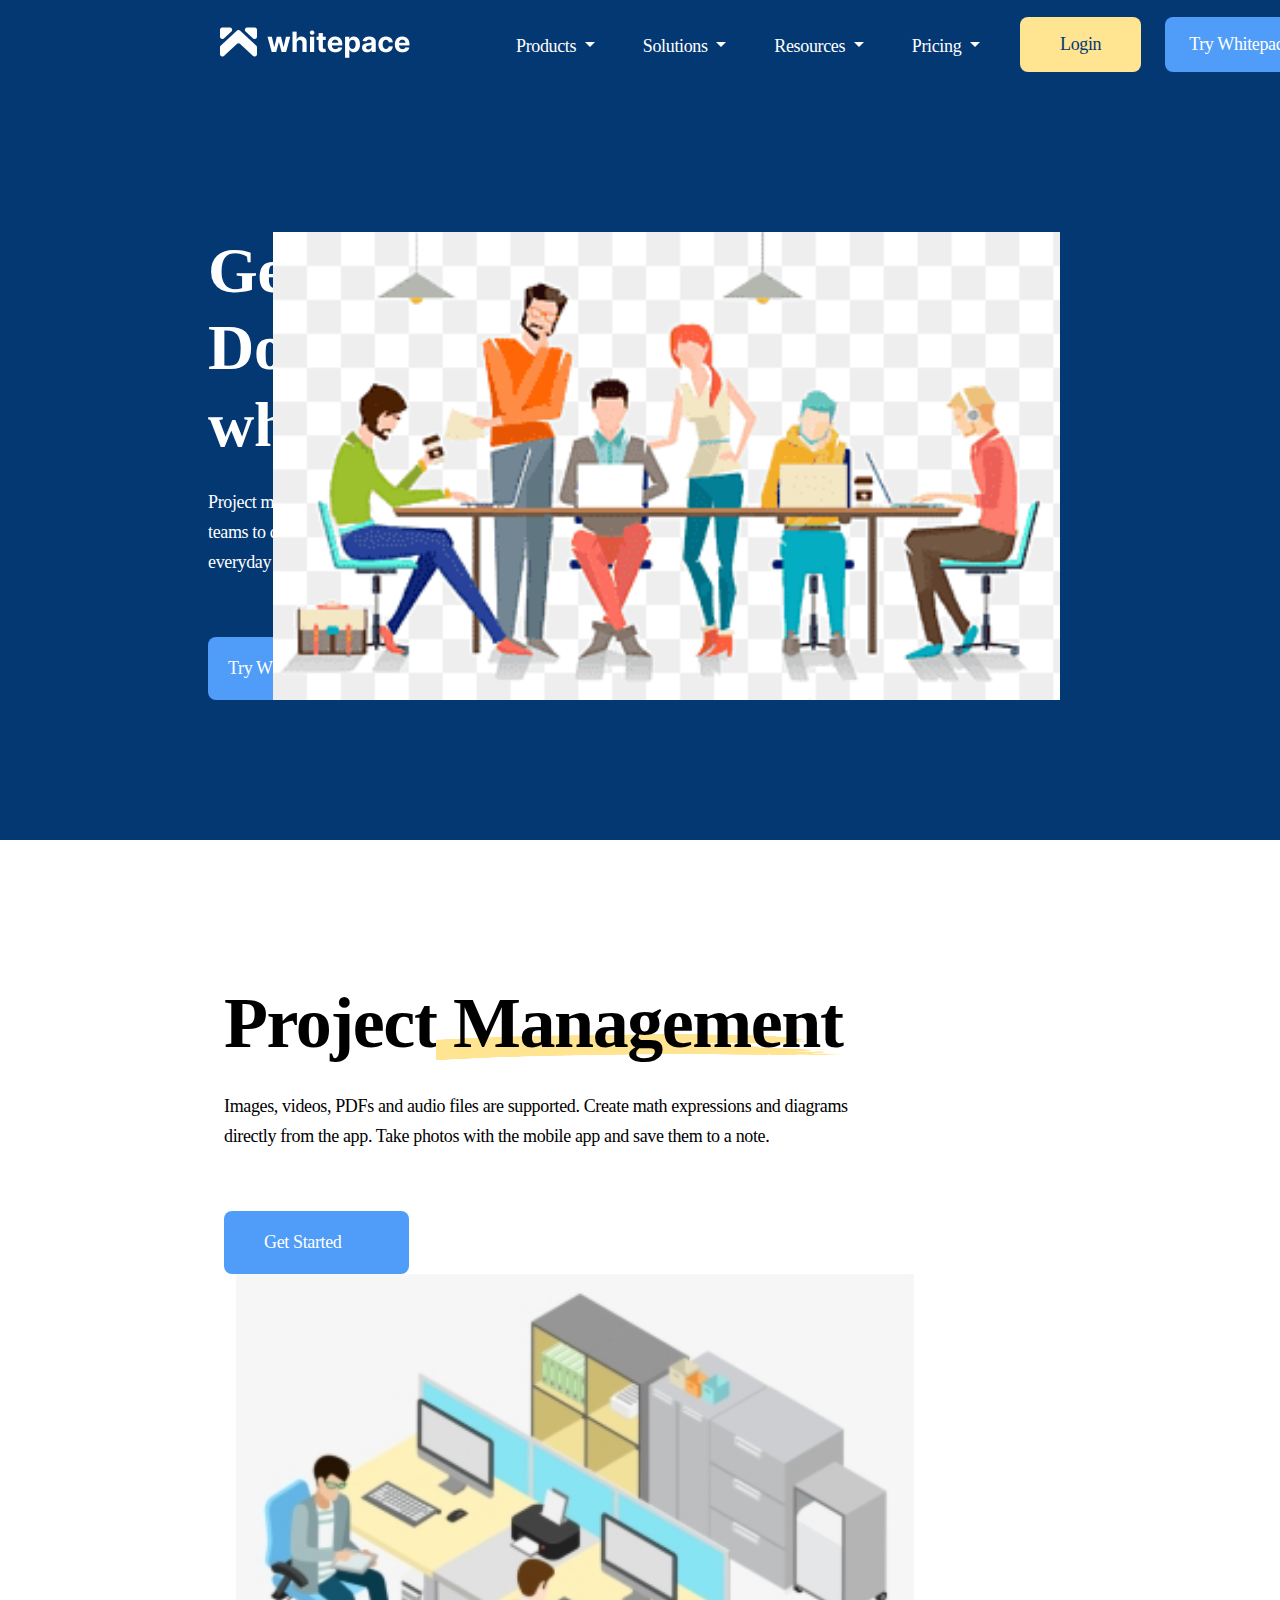
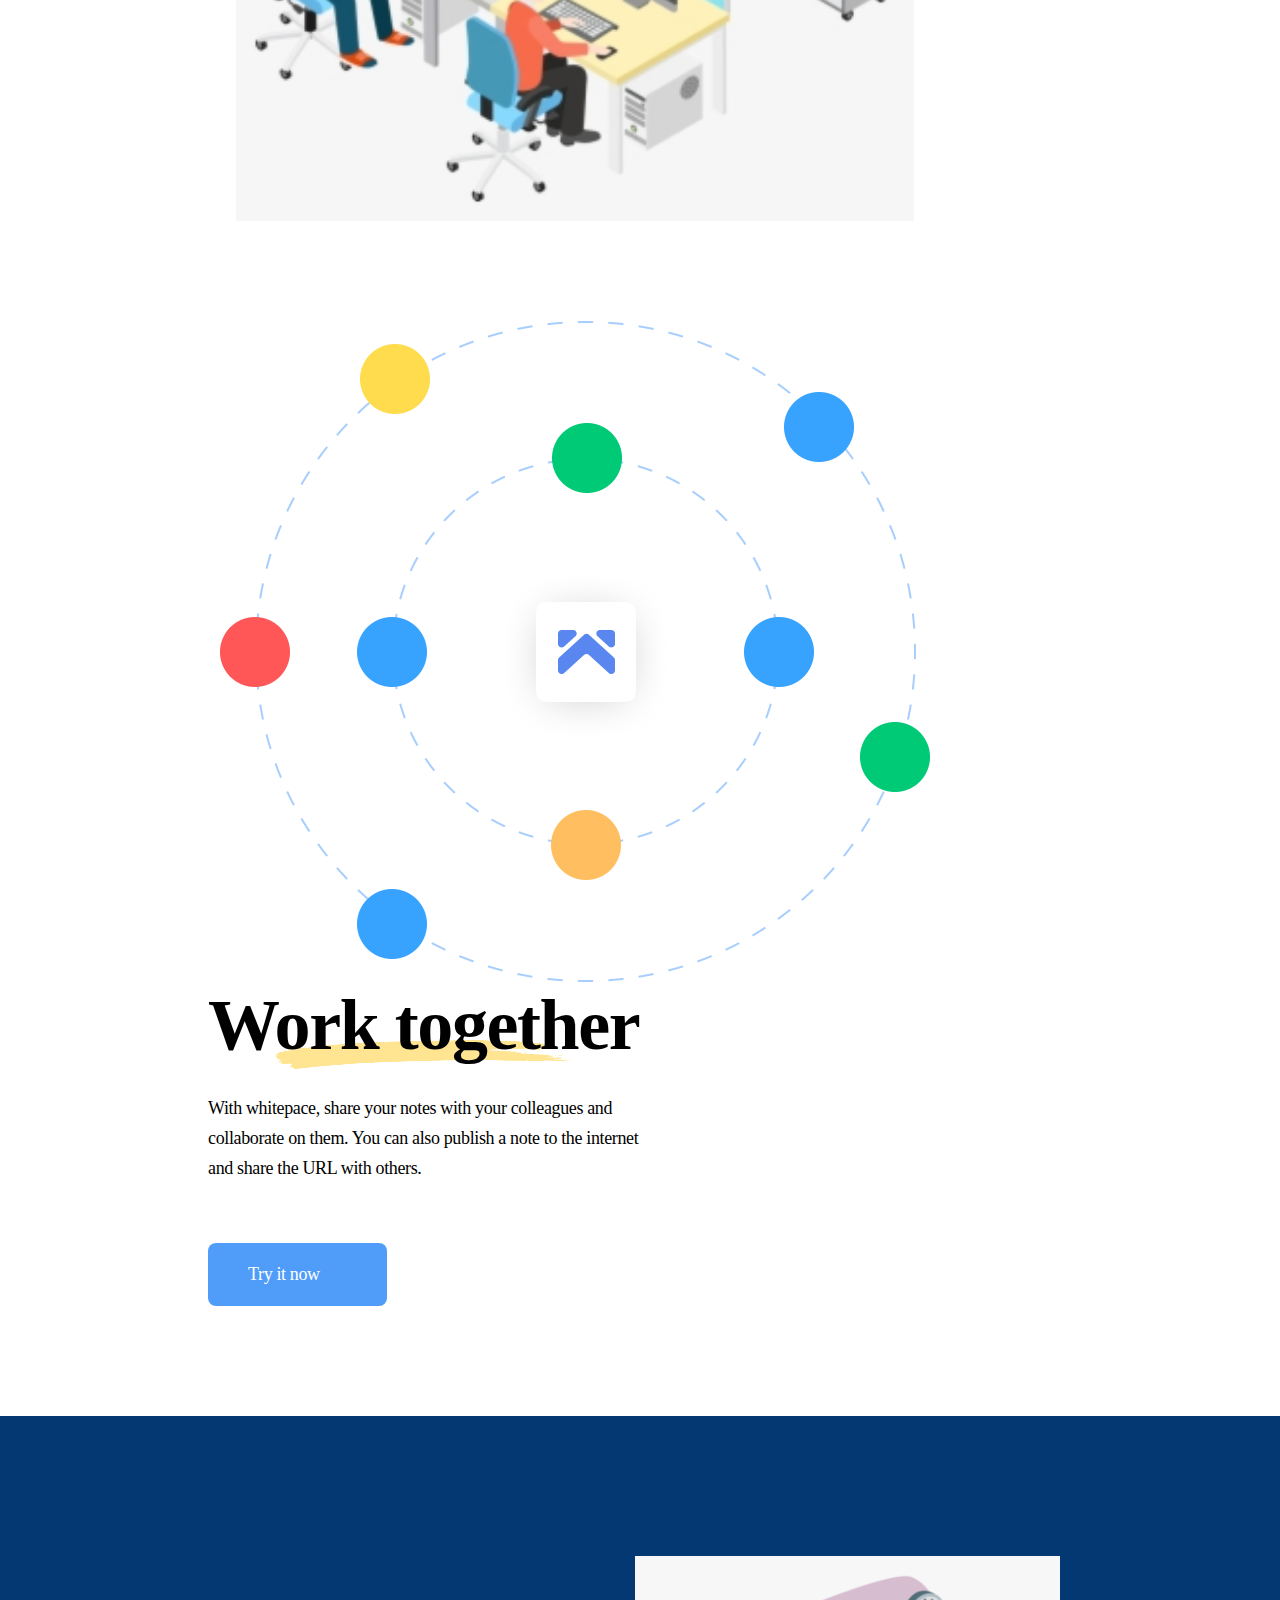
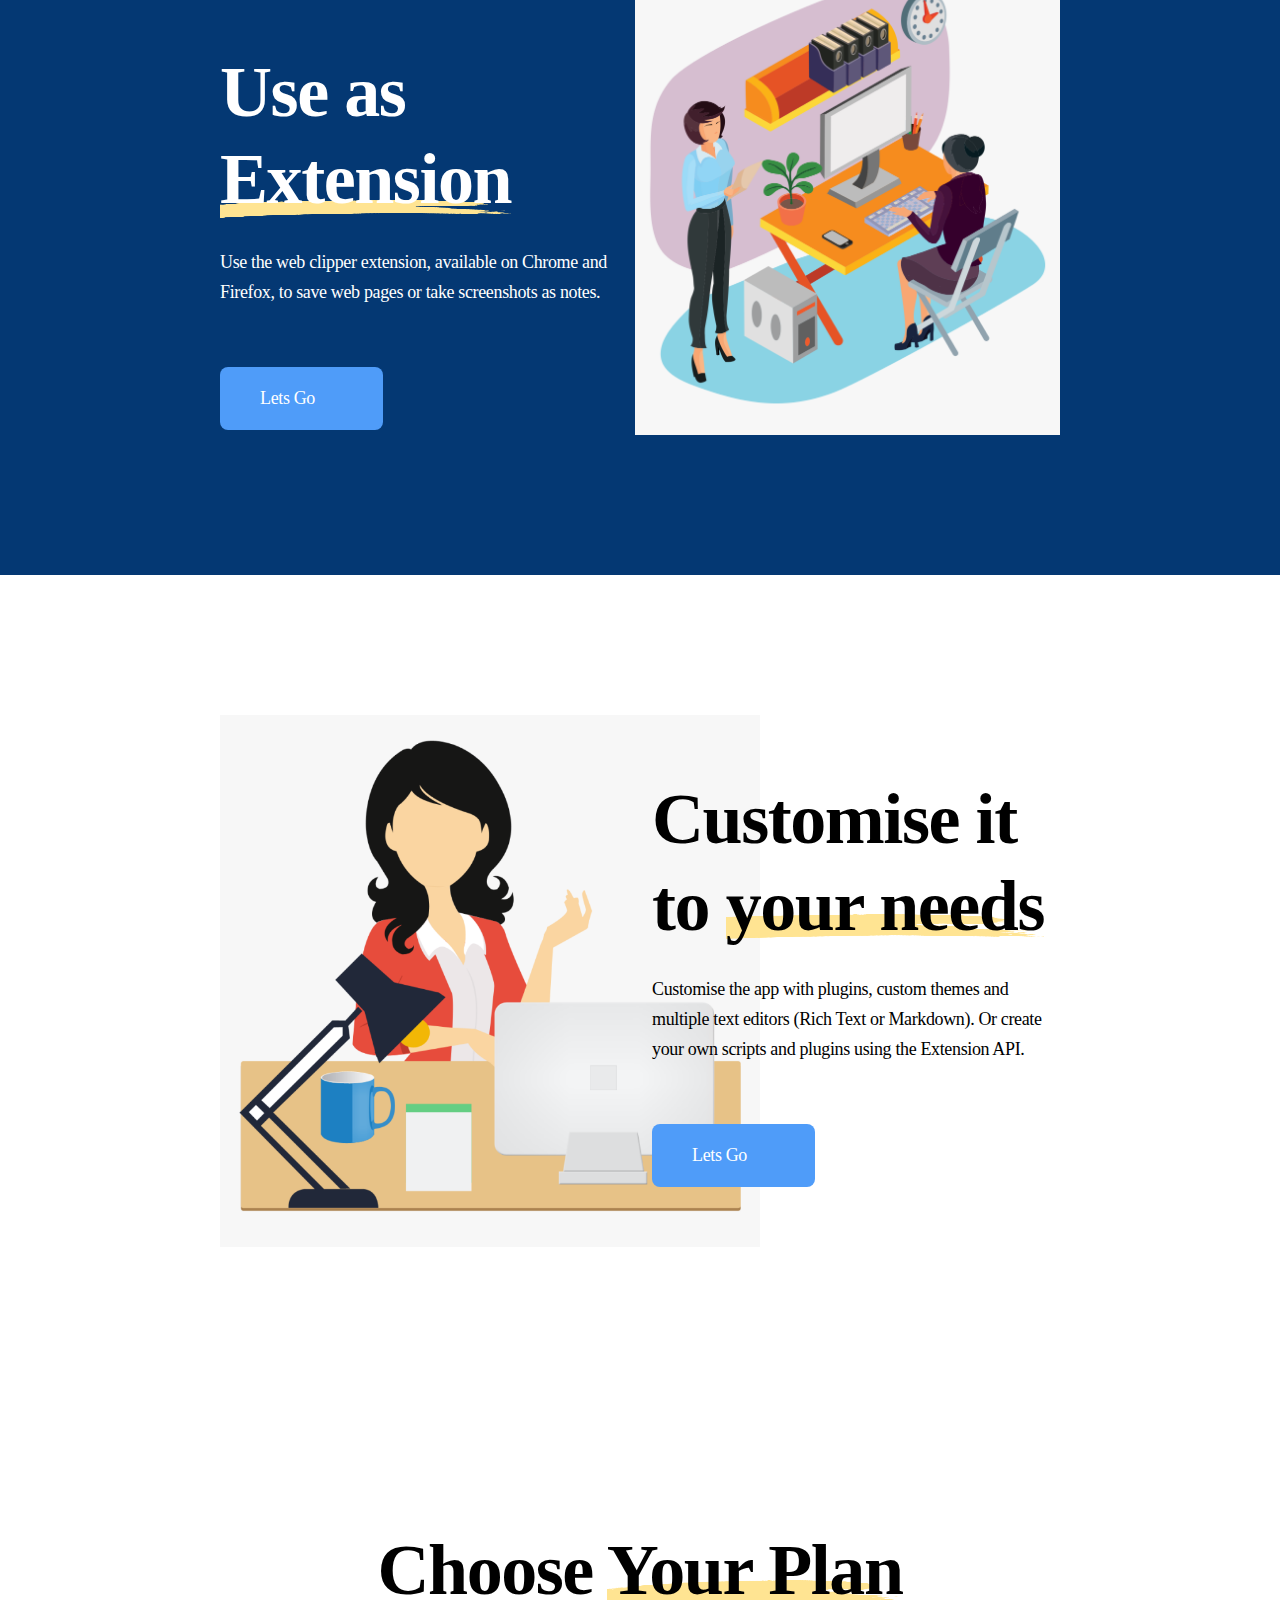
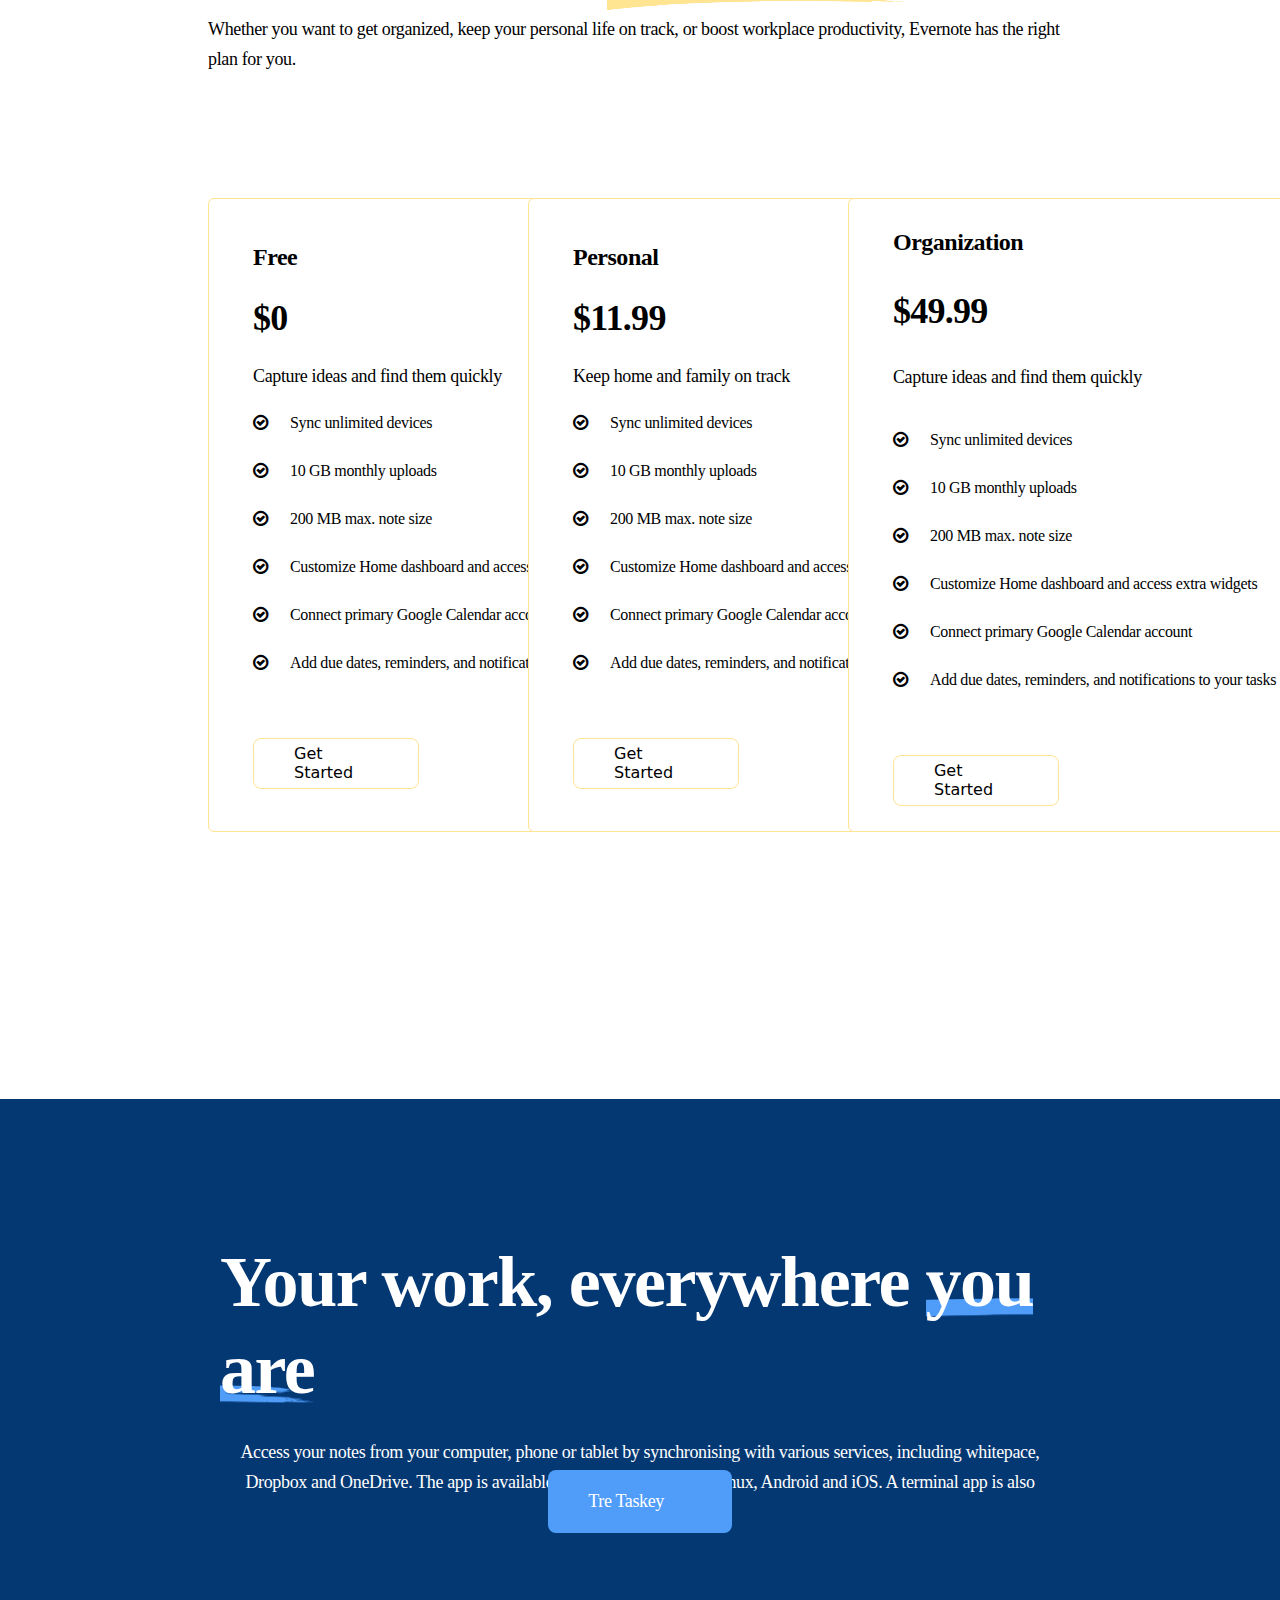
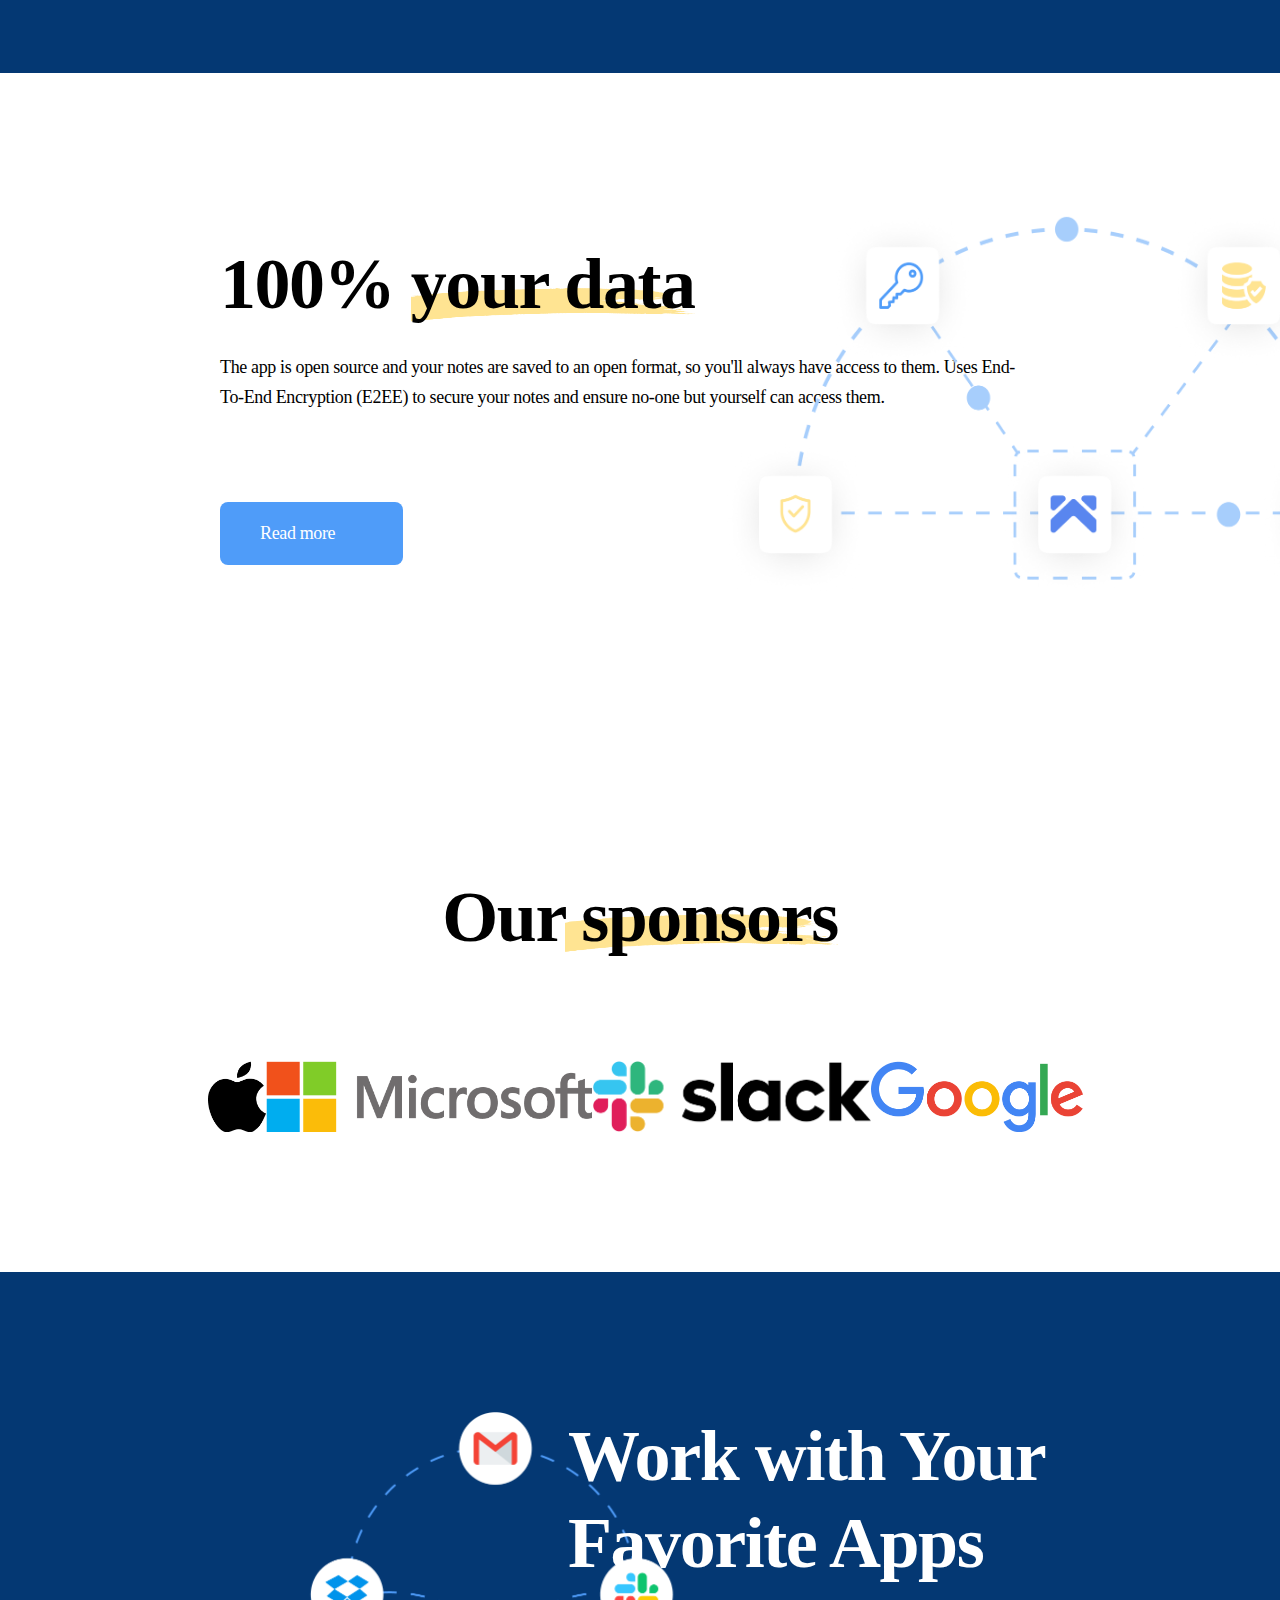
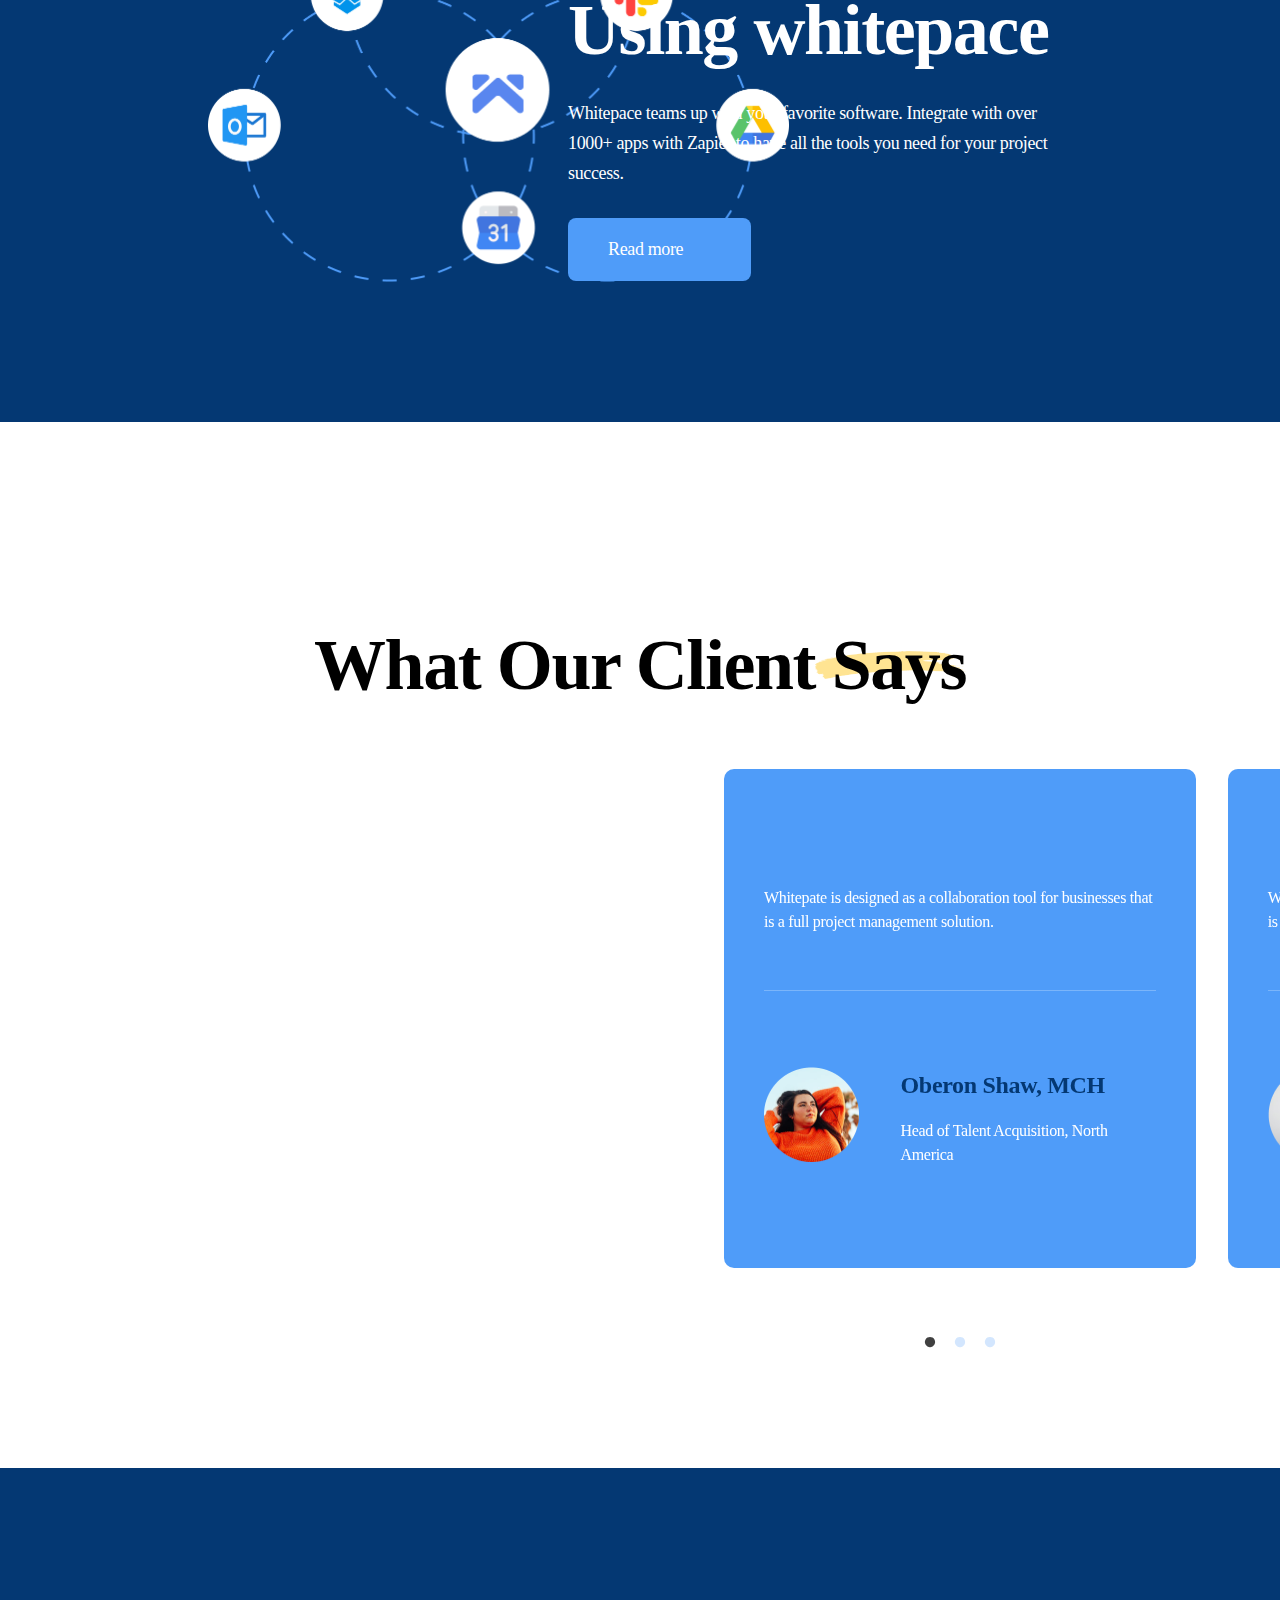
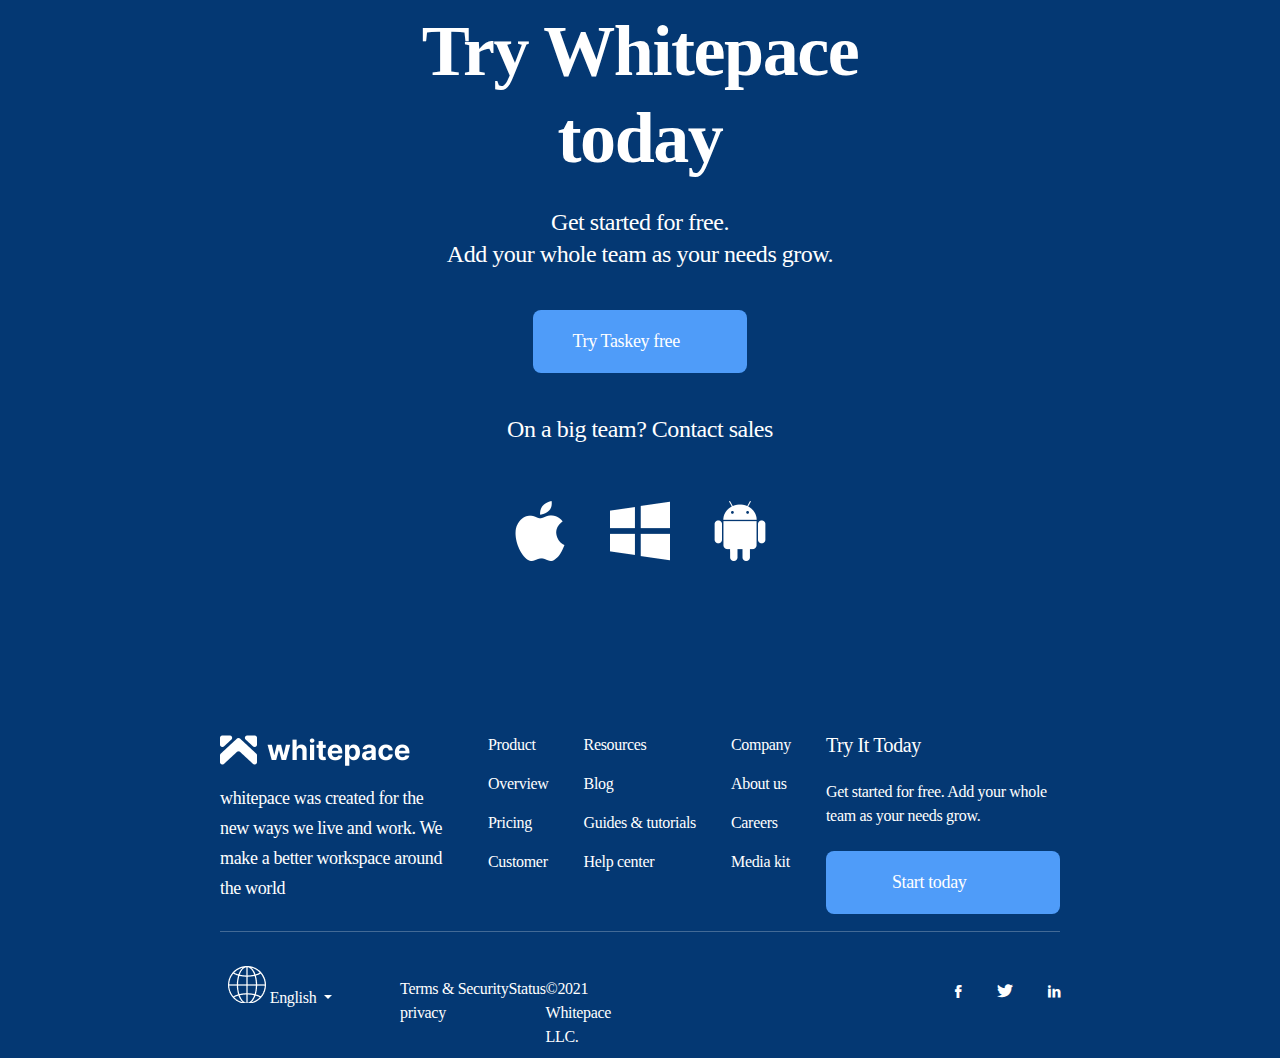
==== commit 64026a7e: "14.5" ====
--- a/index.html
+++ b/index.html
@@ -372,7 +372,7 @@
     <section class="ninth">
         <div class="container-fluid pe-0 ps-0">
             <div class="row">
-                <div class="d-flex flex-column" style="row-gap: 100px;">
+                <div class="d-flex flex-column ps-0 pe-0" style="row-gap: 100px;">
                     <div class="col-12 d-flex flex-column justify-content-center align-items-center">
                         <h1 class="forH1 letter mb-0">
                             Our<span class="vector vector8"> sponsors</span>
@@ -391,10 +391,10 @@
     <section class="tenth">
         <div class="container-fluid pe-0 ps-0">
             <div class="row justify-content-between">
-                <div class="col-5 d-flex">
+                <div class="col-5 d-flex ps-0 pe-0">
                     <img src="image/Apps.png" alt="ImageApps" class="appsImg">
                 </div>
-                <div class="col-7 d-flex flex-column align-items-start align-self-center apps_group">
+                <div class="col-7 d-flex ps-0 pe-0 flex-column align-items-start align-self-center apps_group">
                     <div class="d-flex flex-column apps">
                         <h1 class="forH1 letter">
                             Work with Your Favorite Apps Using whitepace
--- a/style.css
+++ b/style.css
@@ -462,7 +462,7 @@
 }
 
 .eleventh {
-    padding: 140px 220px;
+    padding: 200px 220px;
     color: black;
     background-color: white;
 }
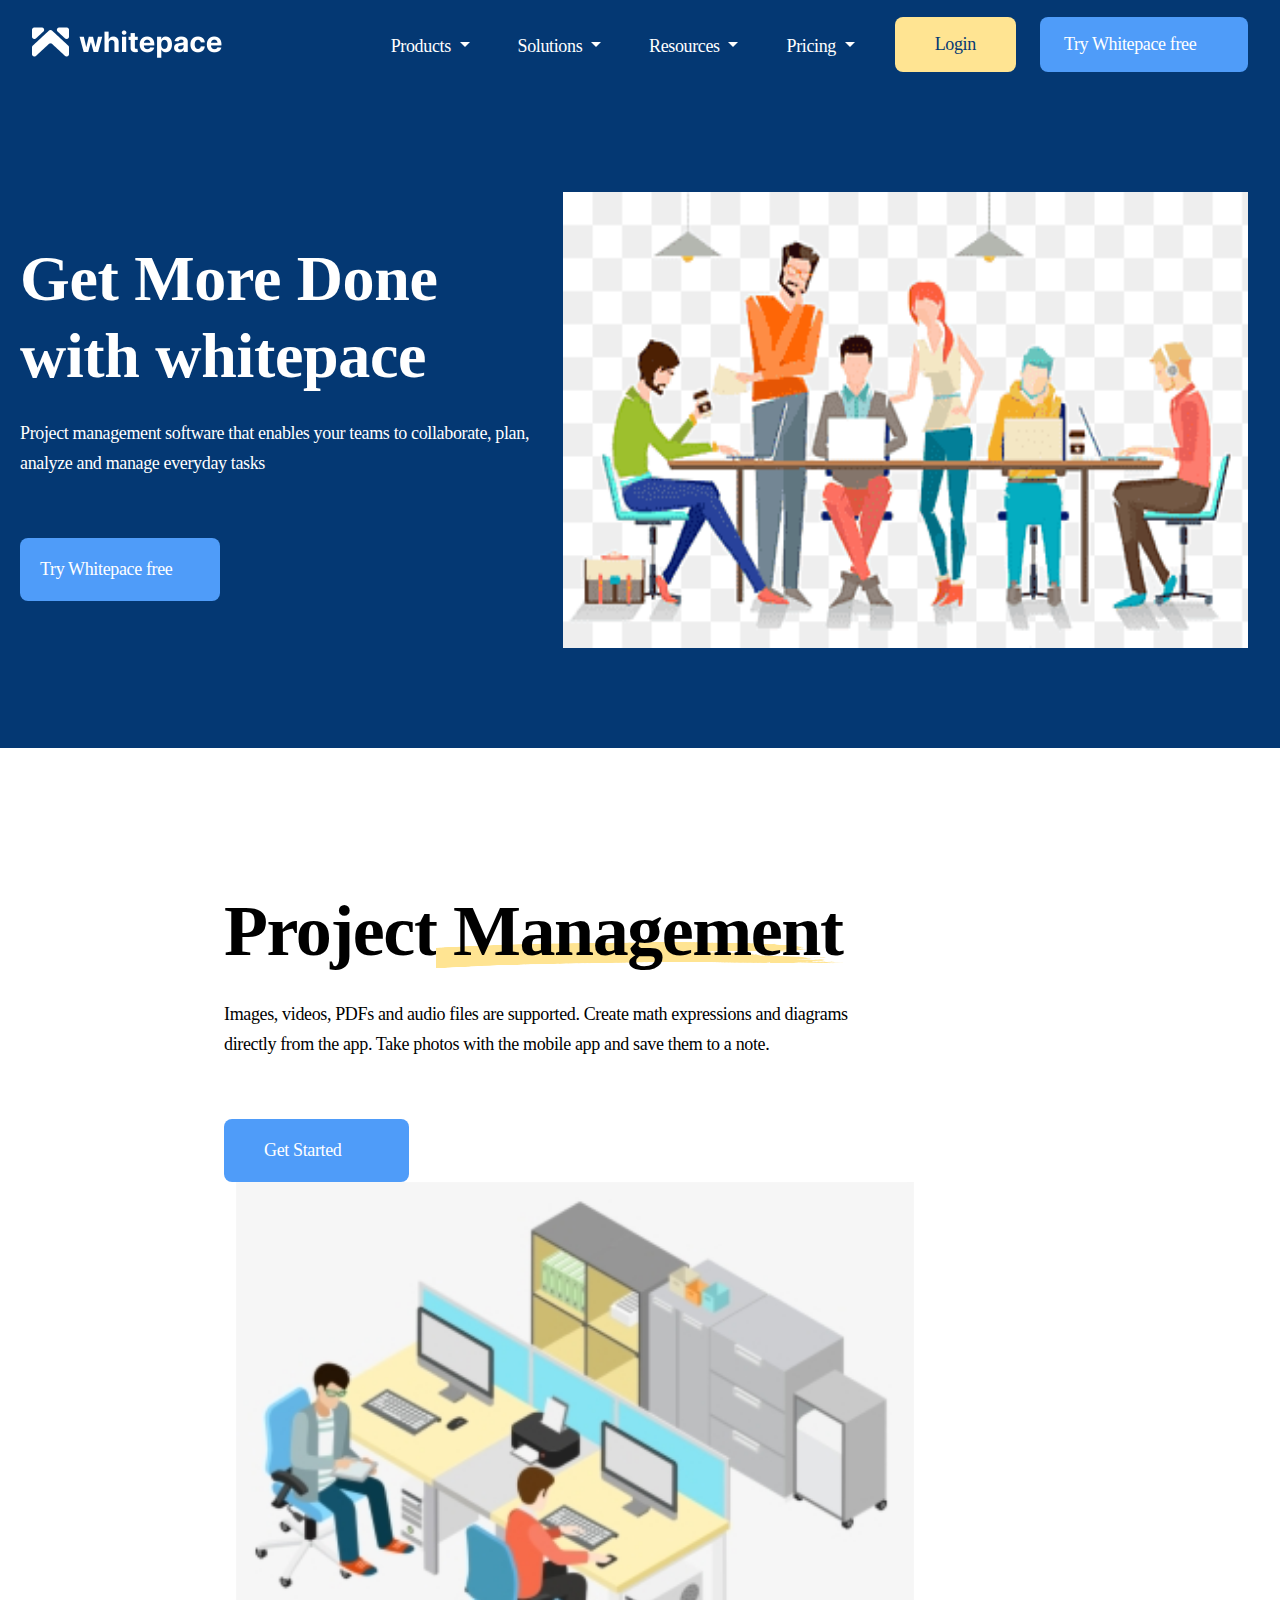
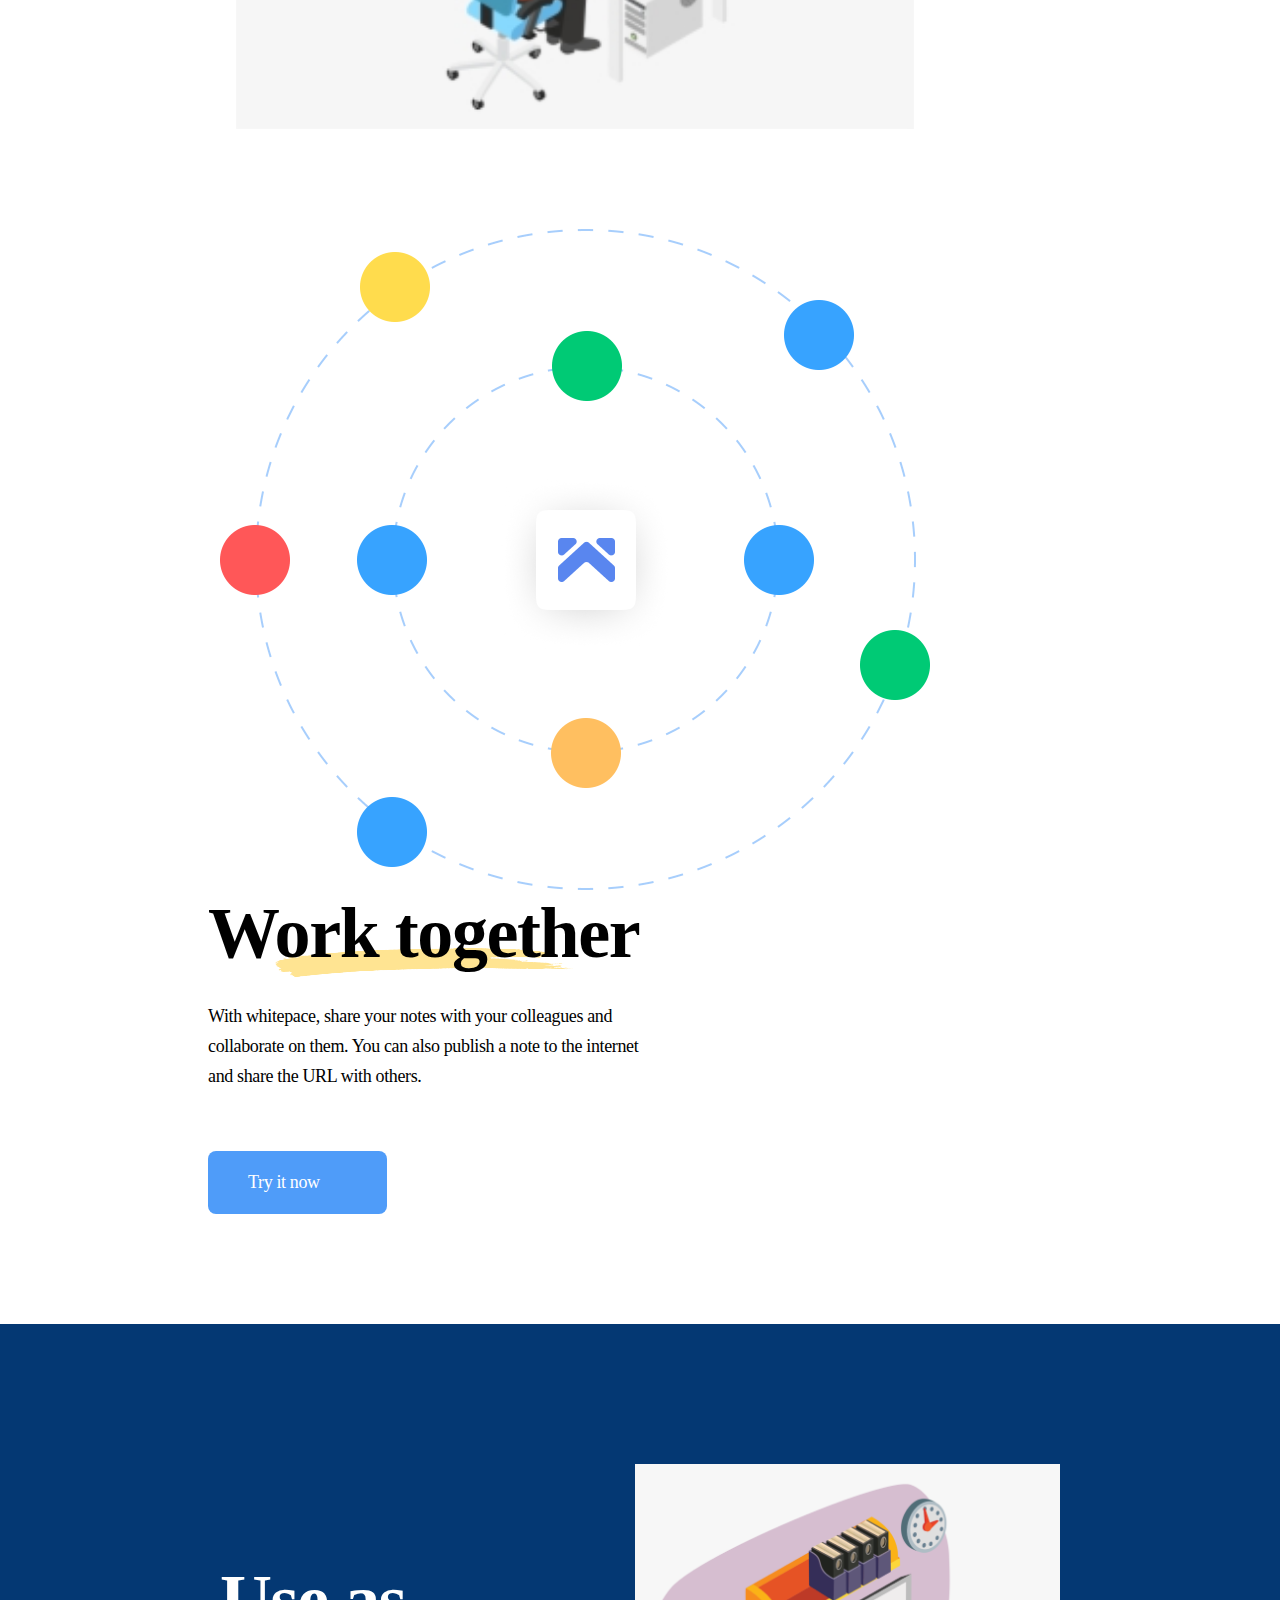
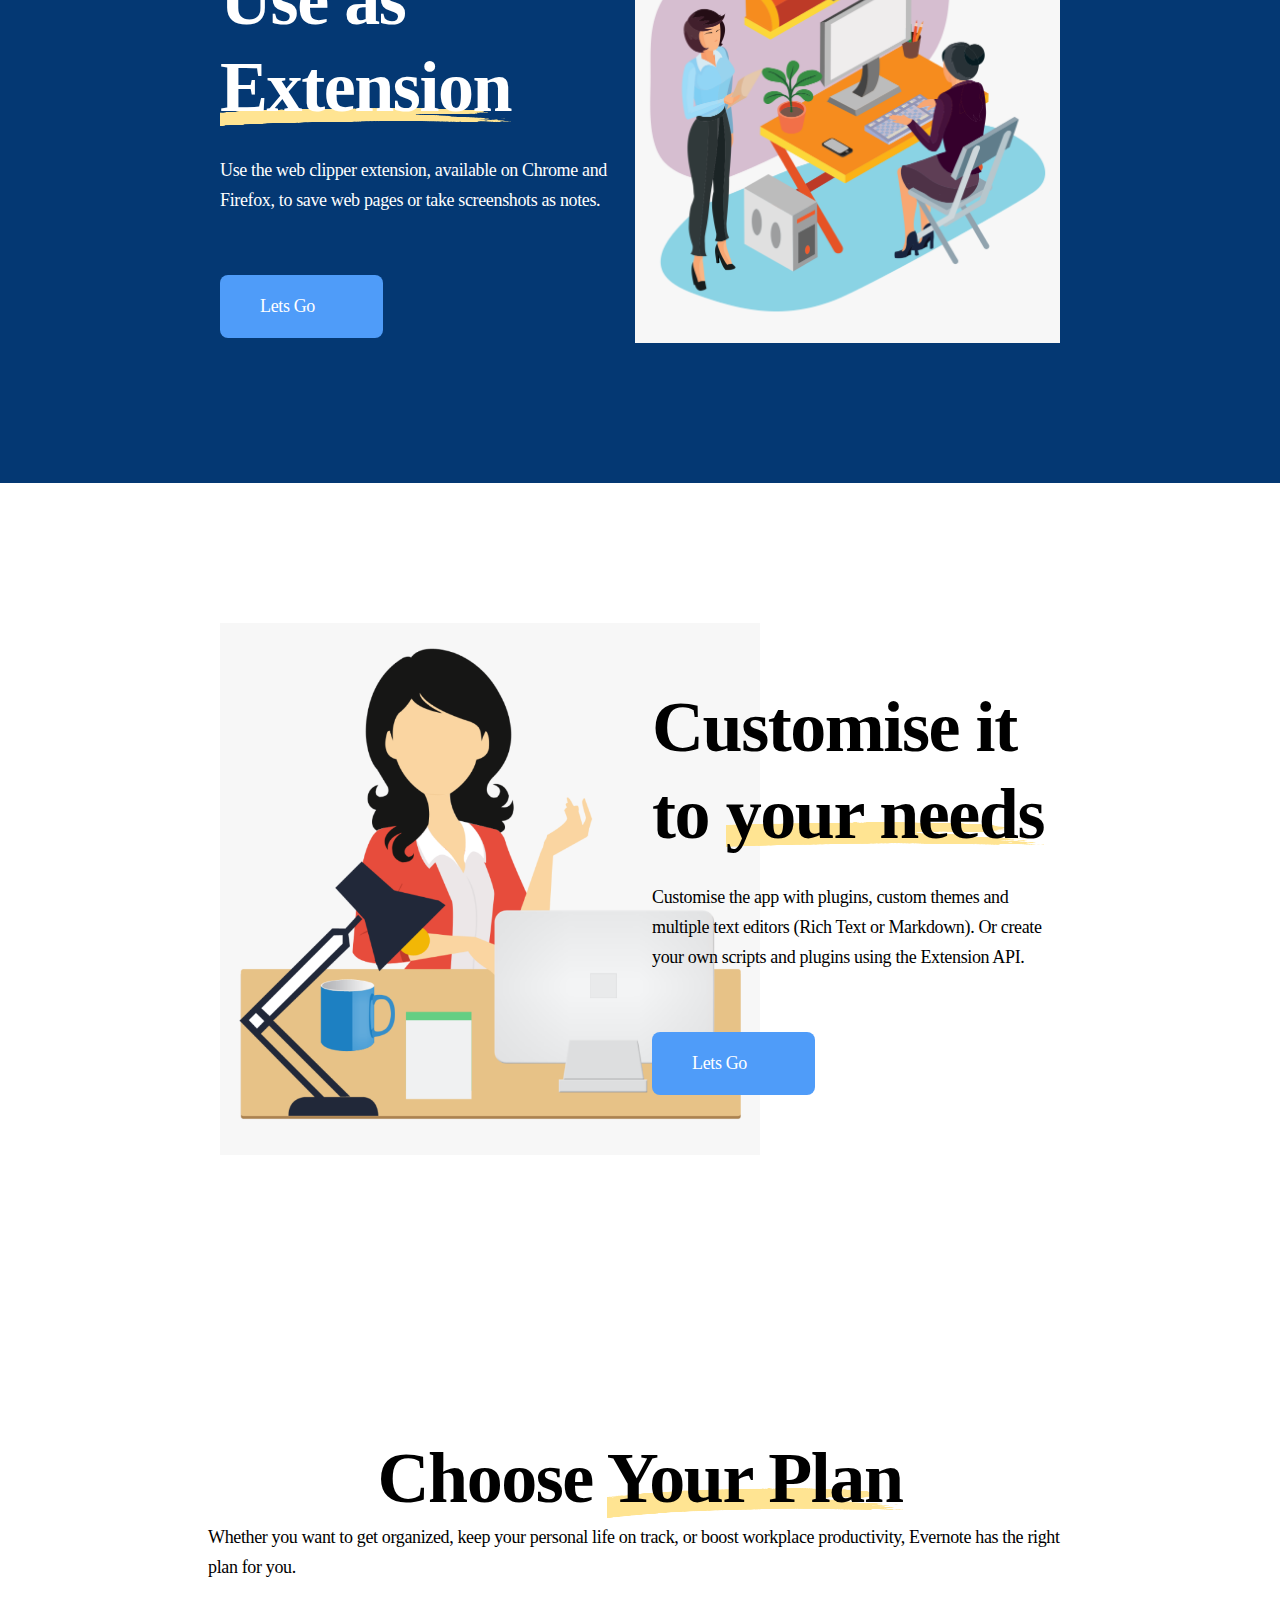
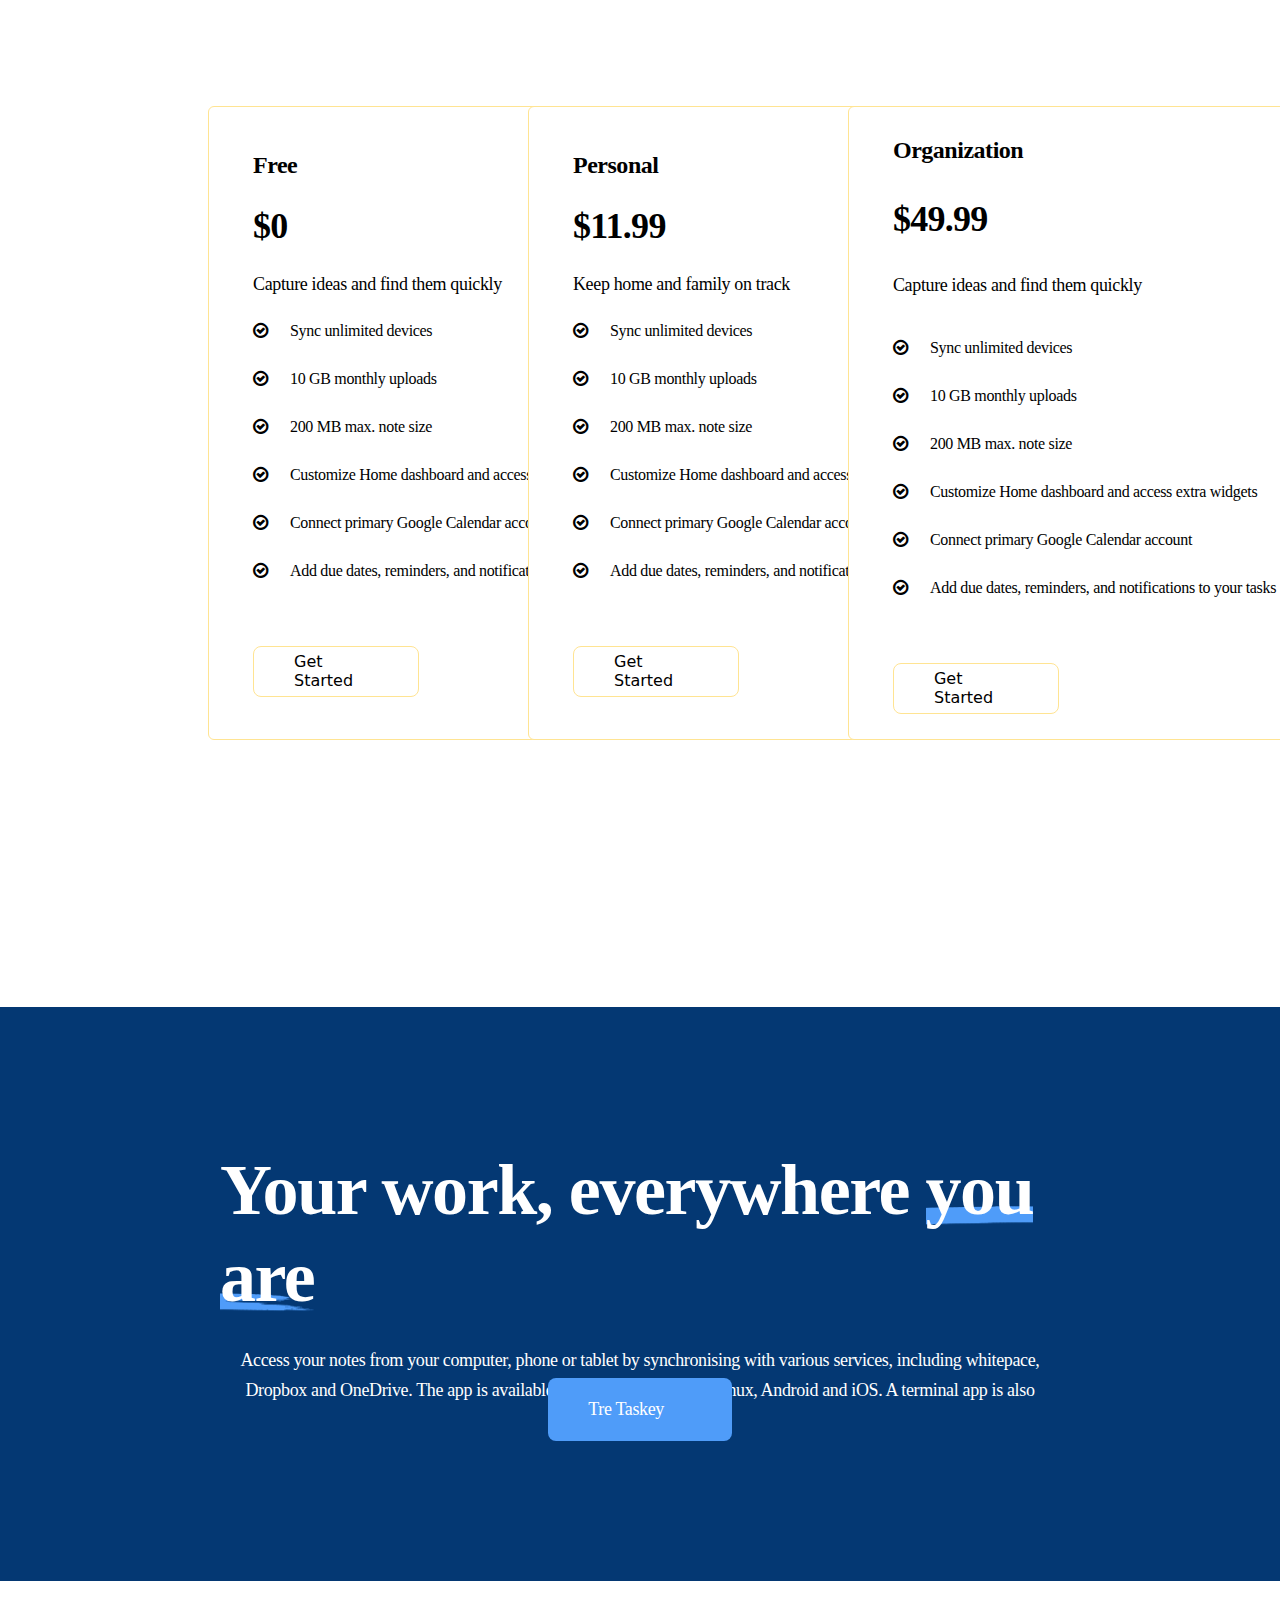
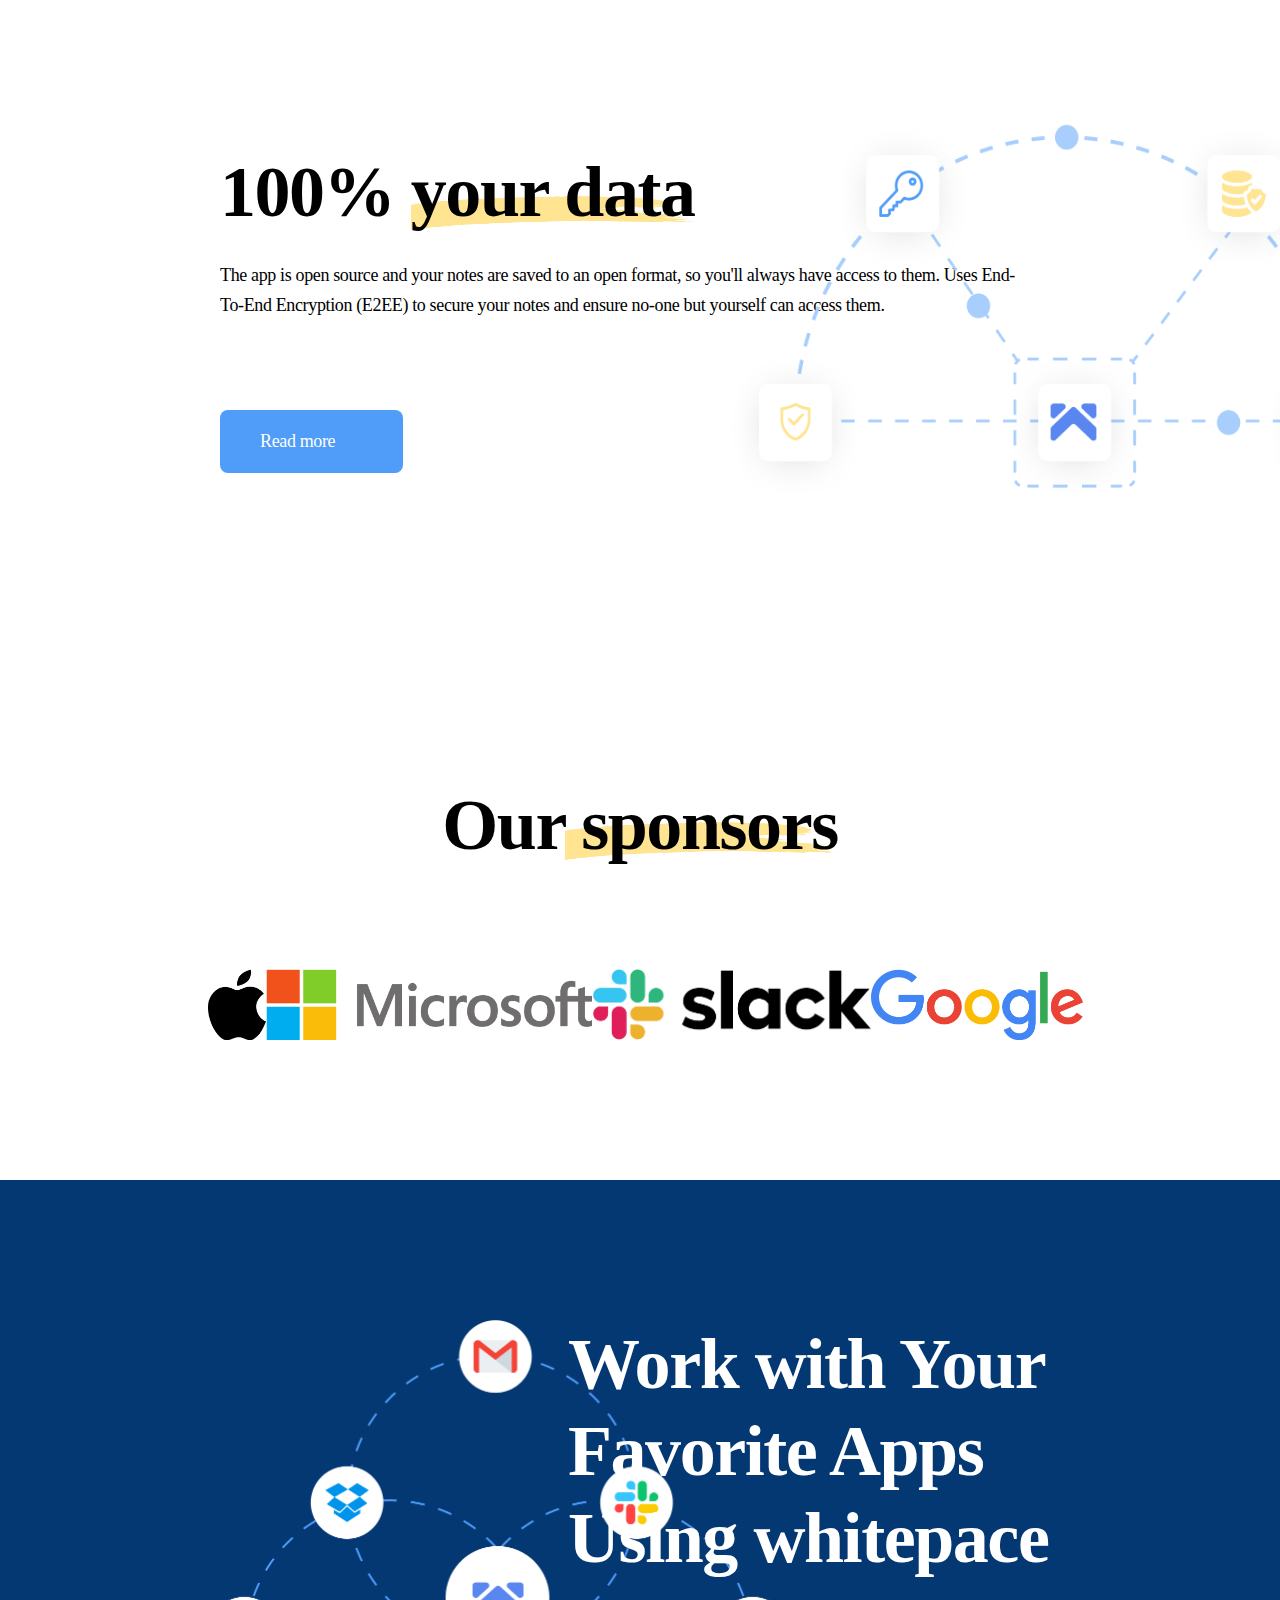
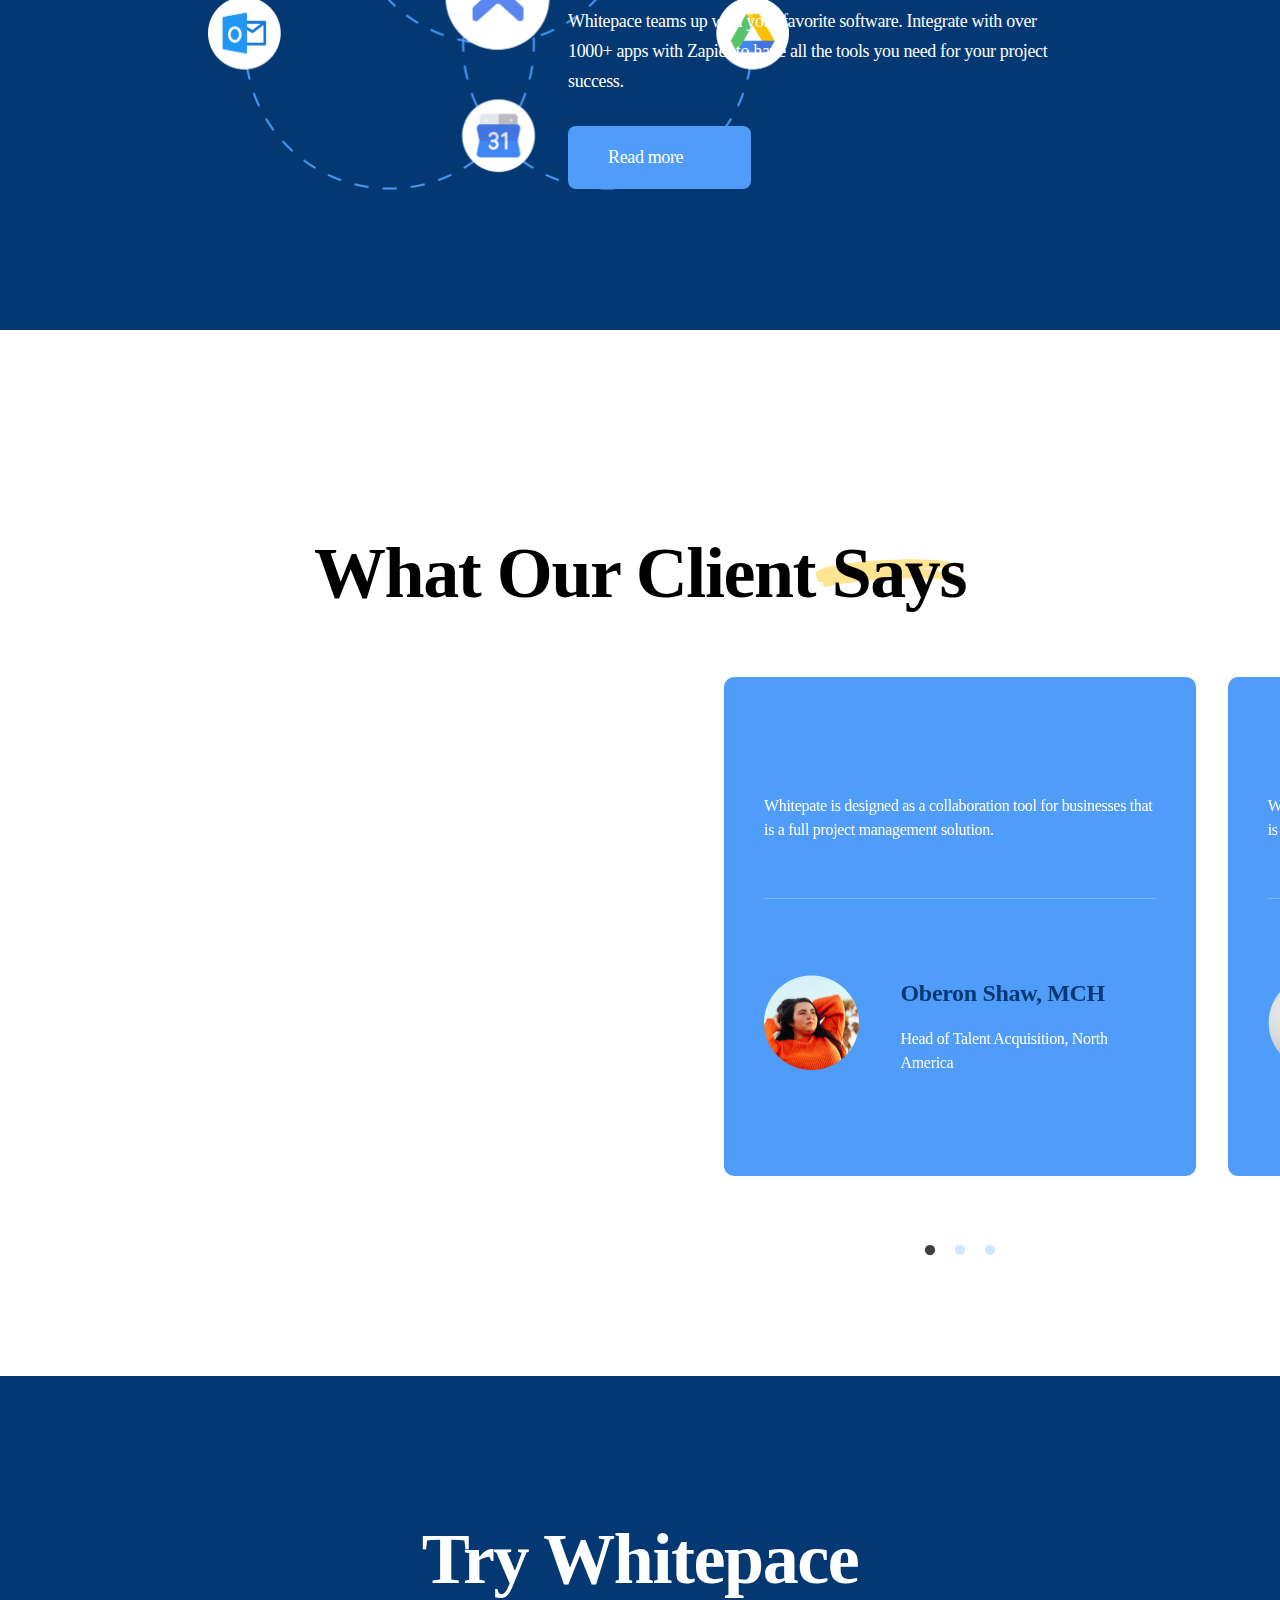
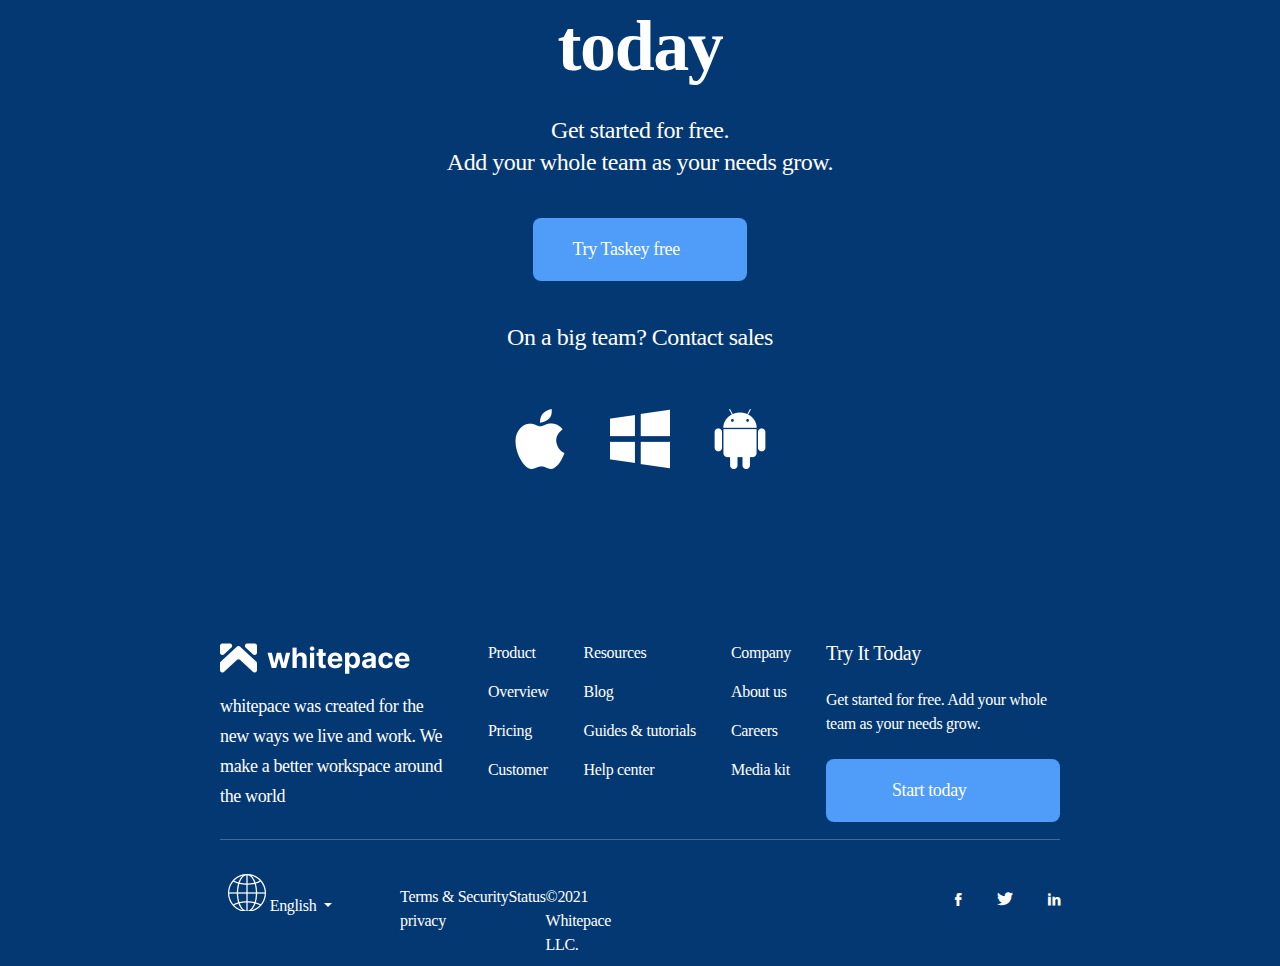
==== commit 7c2edb08: "14.7" ====
--- a/index.html
+++ b/index.html
@@ -25,10 +25,10 @@
     <header>
         <div class="container-fluid pe-0 ps-0">
             <div class="row">
-                <div class="col-4 d-flex justify-content-start mt-2">
+                <div class="col-3 d-flex justify-content-start mt-2">
                     <img src="image/Logo.png" alt="Logo">
                 </div>
-                <div class="col-8 d-flex justify-content-between letter">
+                <div class="col-9 d-flex justify-content-end letter">
                     <nav class="navbar navbar-expand-lg">
                         <ul class="navbar-nav">
                             <li class="nav-item dropdown padding">
--- a/style.css
+++ b/style.css
@@ -180,6 +180,7 @@
 
 .officeImg {
     width: 824px;
+    height: 549px;
     background: #C4DEFD;
 }
 
--- a/media.css
+++ b/media.css
@@ -0,0 +1,14 @@
+@media (max-width: 1400px) {
+    header {
+        padding: 16px 32px;
+    }
+
+    .first {
+        padding: 100px 32px;
+    }
+
+    .officeImg {
+        width: 685px;
+        height: 456px;
+    }
+}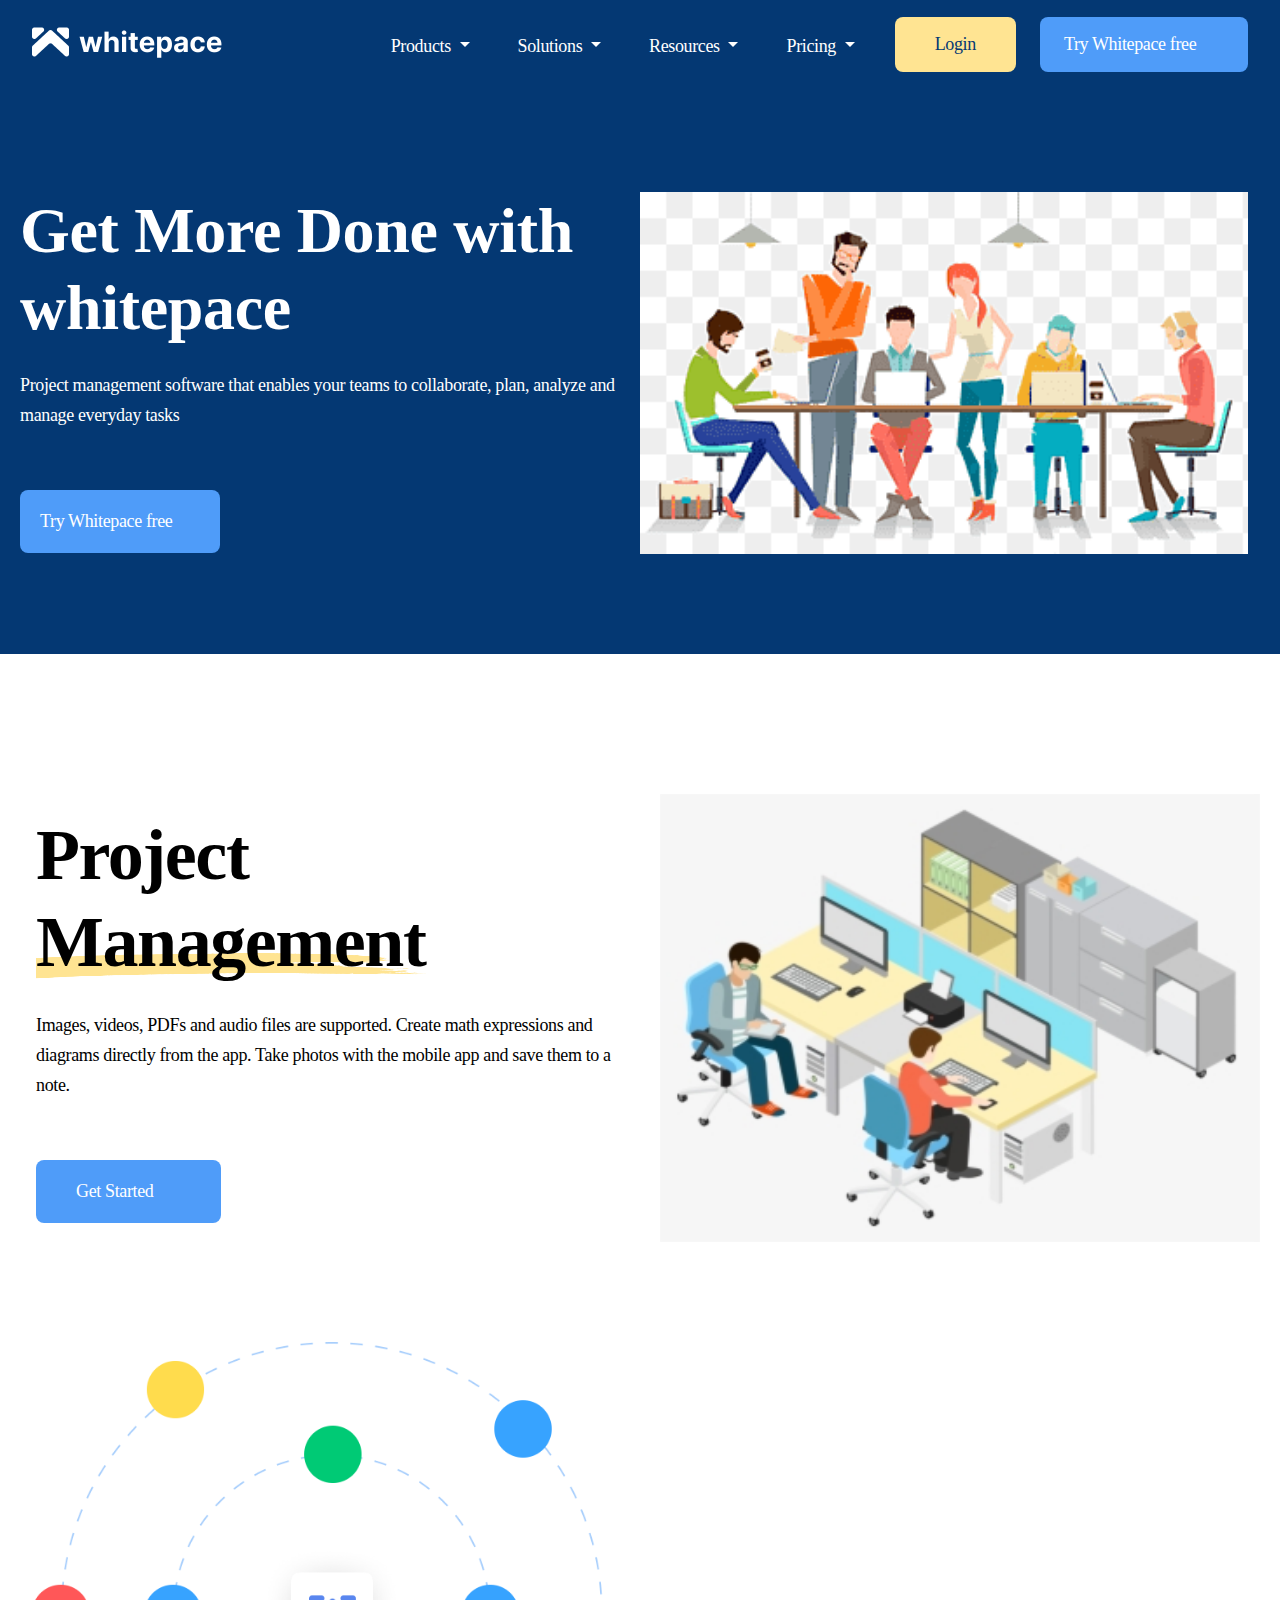
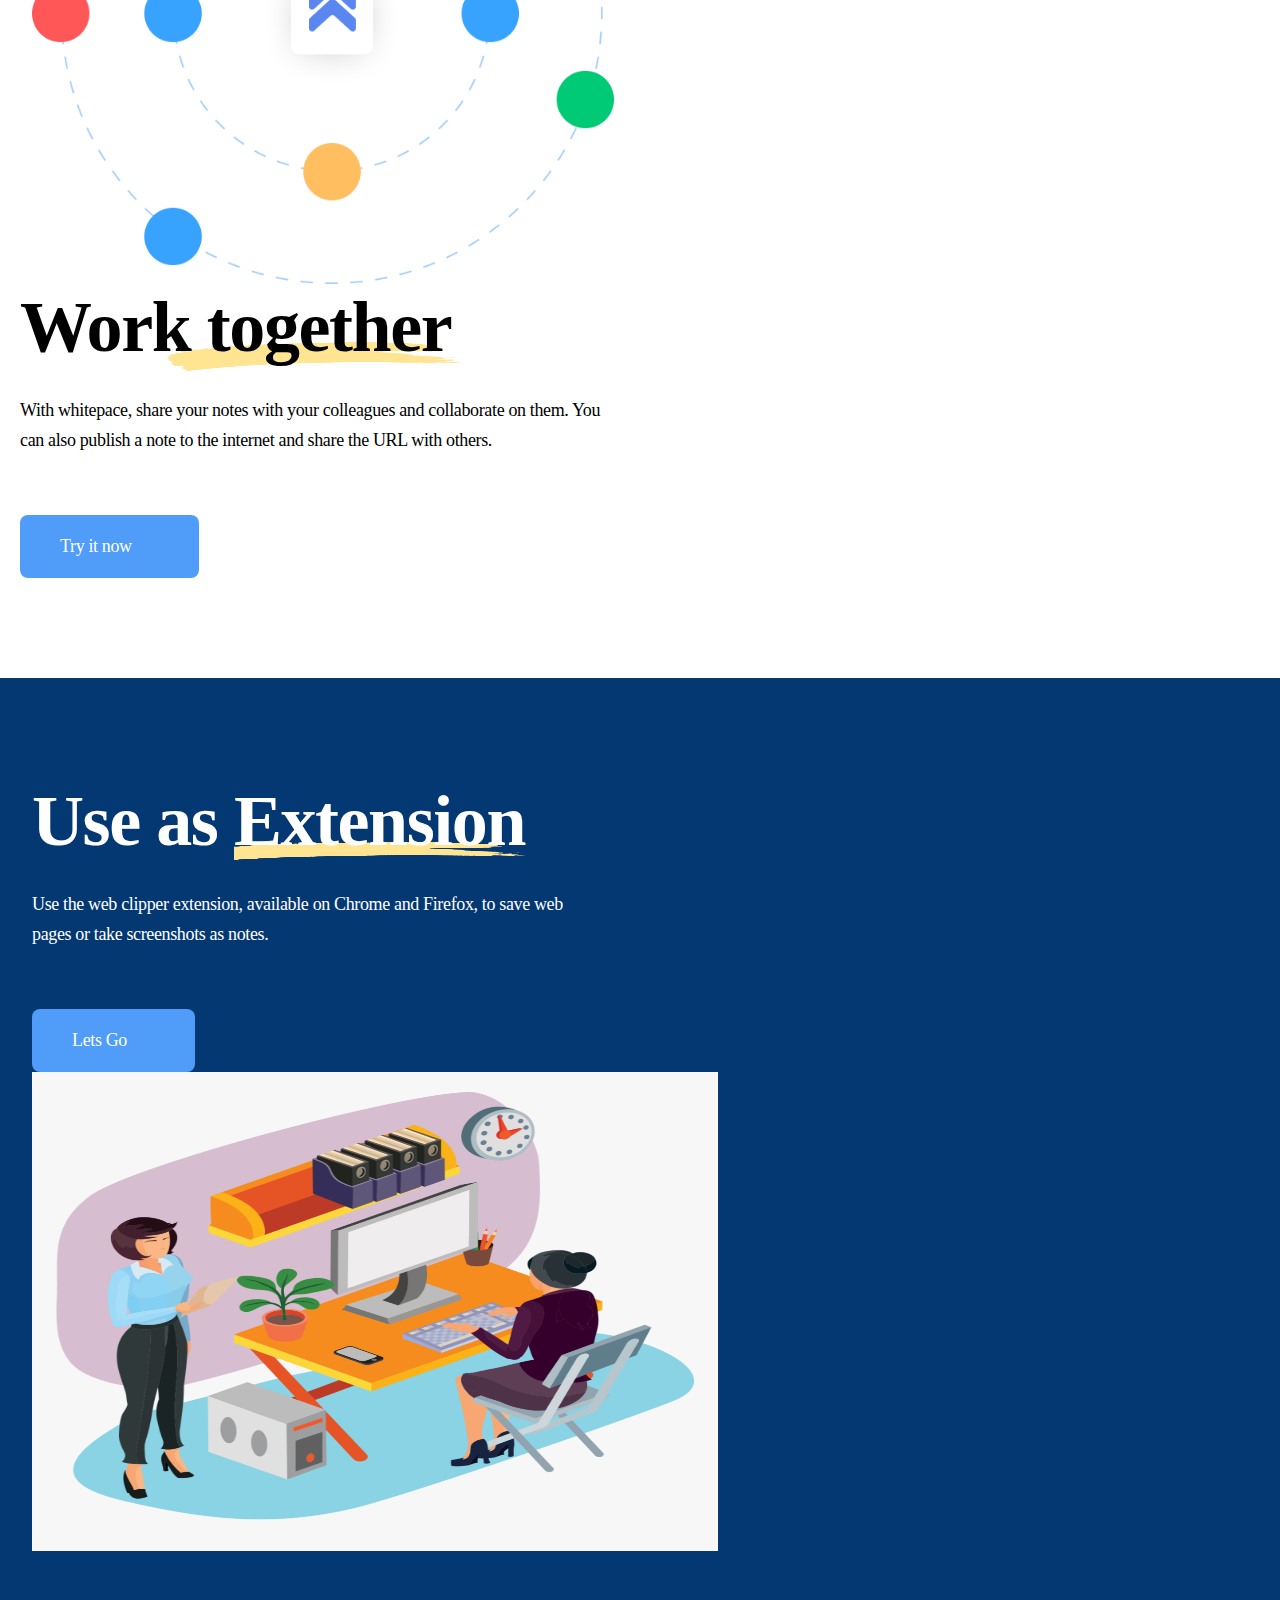
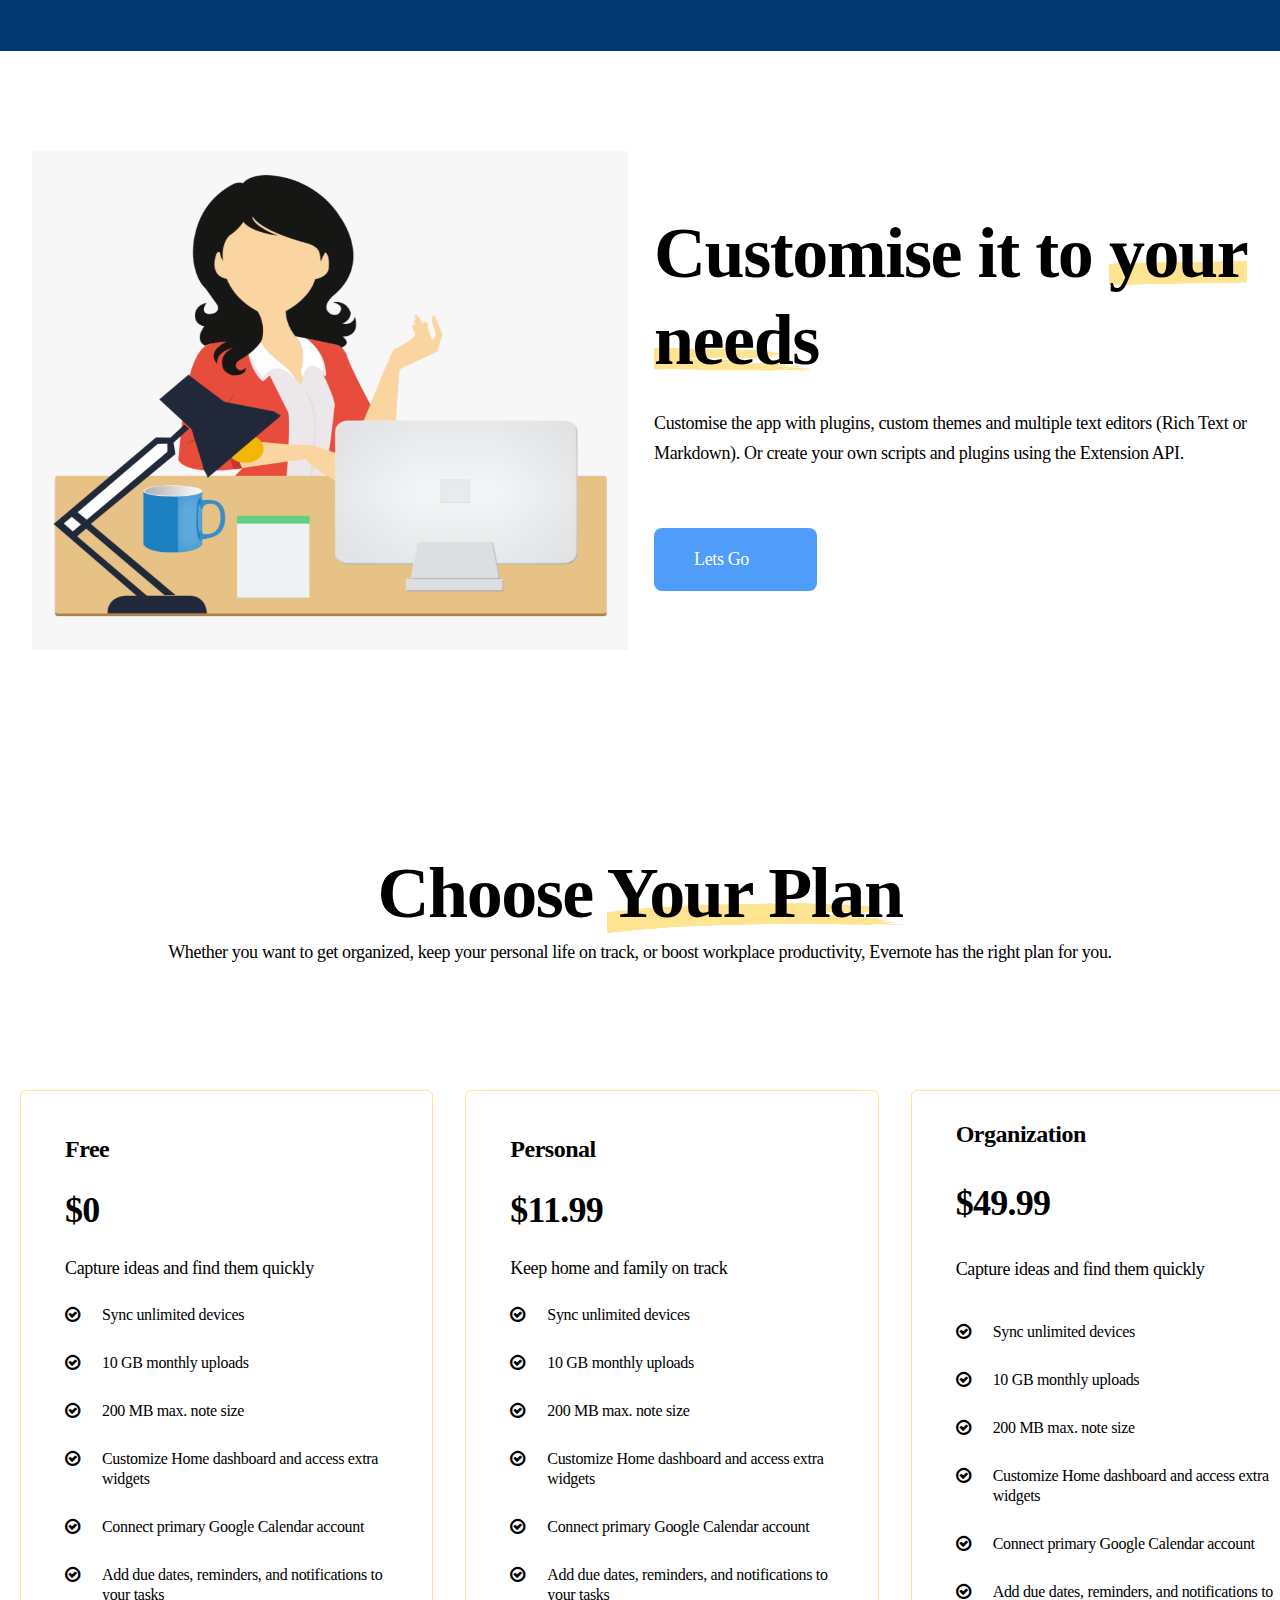
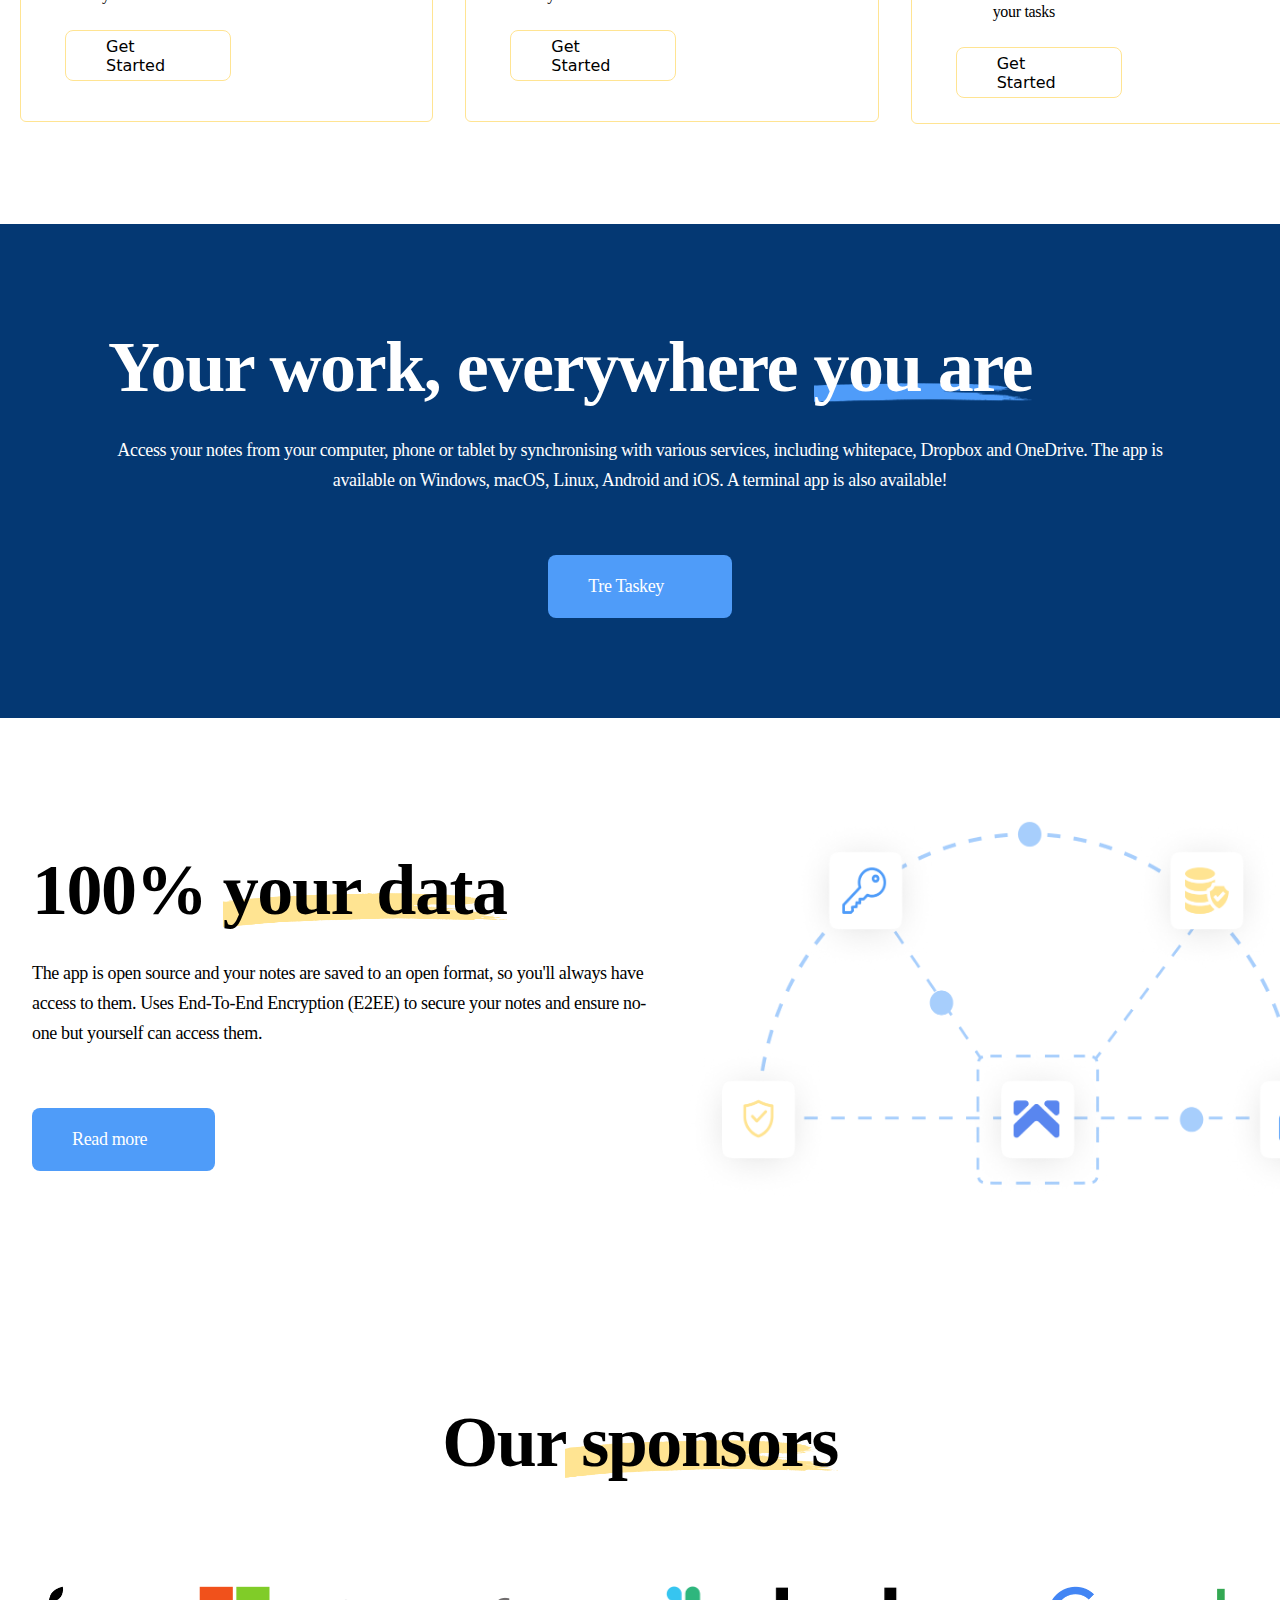
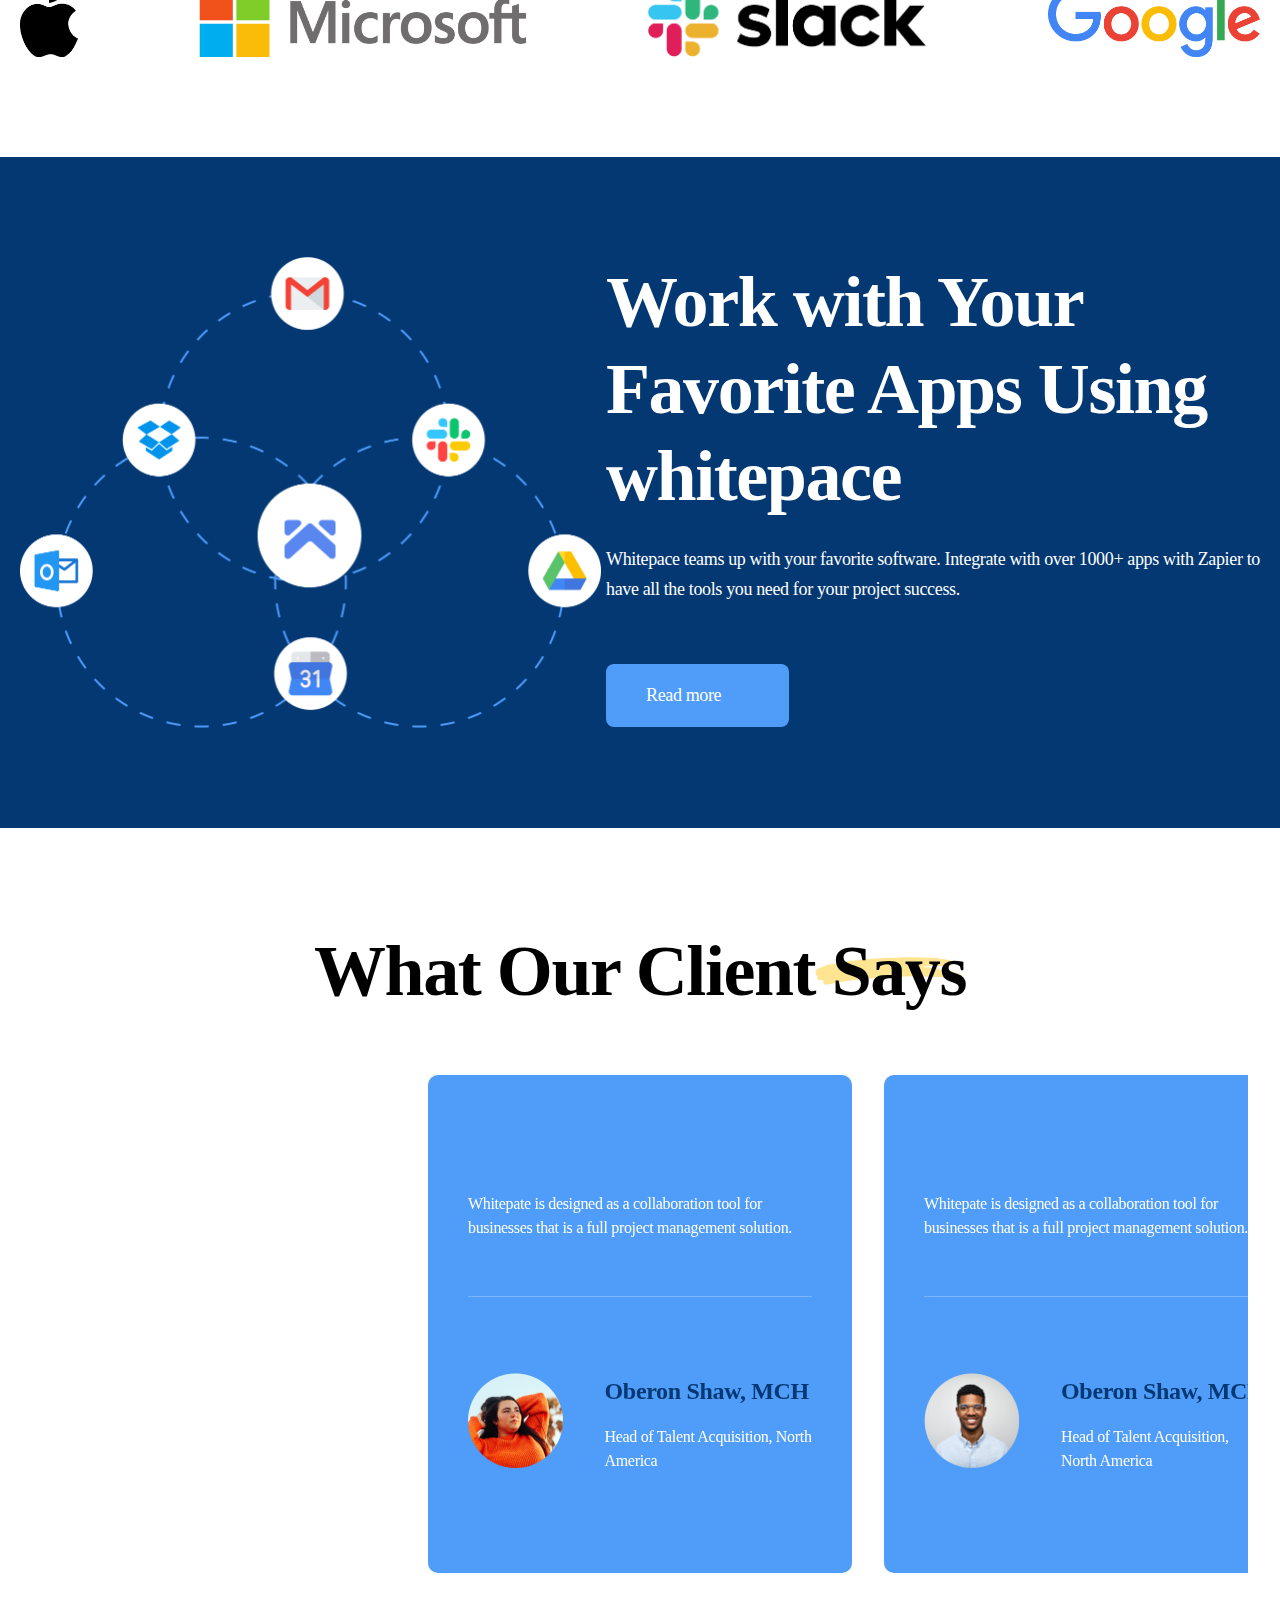
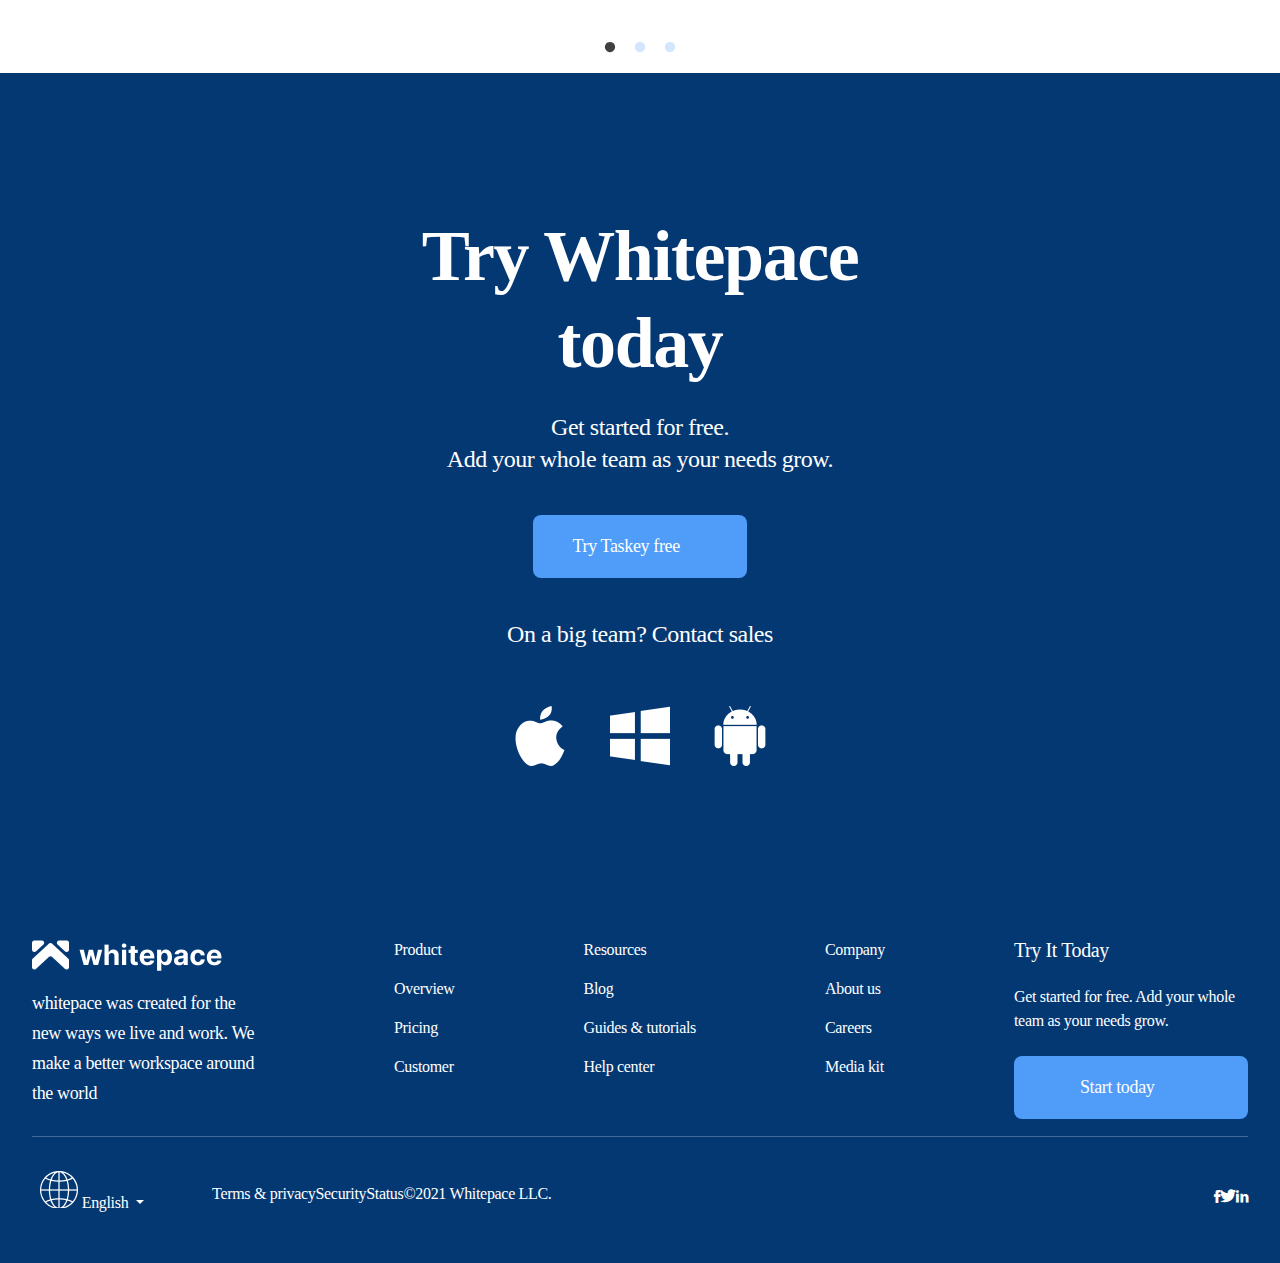
==== commit f059f5e4: "14.8" ====
--- a/index.html
+++ b/index.html
@@ -91,8 +91,8 @@
     </header>
     <section class="first">
         <div class="container-fluid pe-0 ps-0">
-            <div class="row">
-                <div class="col-5 pe-0 ps-0 d-flex flex-column align-self-center">
+            <div class="row d-flex">
+                <div class="col-xxl-5 col-xl-6 pe-0 ps-0 d-flex flex-column align-self-center">
                     <div class="d-flex flex-column align-items-start align-self-center" style="row-gap: 60px;">
                         <div class="d-flex flex-column letter" style="row-gap: 24px;">
                             <h2 class="mb-0">Get More Done with whitepace</h2>
@@ -105,15 +105,15 @@
                         </div>
                     </div>
                 </div>
-                <div class="col-7 d-flex justify-content-end ps-0">
+                <div class="col-xxl-7 col-xl-6 d-flex justify-content-end ps-0">
                     <img src="image/2.png" alt="Image2" class="officeImg">
                 </div>
             </div>
         </div>
     </section>
     <section class="second">
-        <div class="container-fluid pe-0 ps-0">
-            <div class="row d-flex ps-3" style="column-gap: 60px;">
+        <div class="container-fluid d-flex pe-0 ps-0">
+            <div class="row d-flex ps-3 gap_for_second">
                 <div class="col-6 info d-flex flex-column align-items-start align-self-center">
                     <div class="d-flex flex-column" style="row-gap: 24px;">
                         <h1 class="forH1 letter">
@@ -136,7 +136,7 @@
     </section>
     <section class="third">
         <div class="container-fluid pe-0 ps-0">
-            <div class="row justify-content-between">
+            <div class="row justify-content-between gap_for_xl3">
                 <div class="col-6 d-flex workImg">
                     <img src="image/WorkImage.png" alt="workImage">
                 </div>
@@ -174,7 +174,7 @@
                         <a href="#" class="button_group">Lets Go</a>
                     </div>
                 </div>
-                <div class="col-6 d-flex pe-0 ps-0 justify-content-end">
+                <div class="col-6 d-flex pe-0 ps-0 justify-content-end extensionImg">
                     <img src="image/3.png" alt="Image3" class="extensionImg">
                 </div>
             </div>
--- a/style.css
+++ b/style.css
@@ -14,8 +14,8 @@
 }
 
 header img {
-    width: 191px;
-    height: 34px;
+    max-width: 191px;
+    max-height: 34px;
 }
 
 a {
@@ -118,7 +118,6 @@
     display: flex;
     flex-direction: row;
     align-items: center;
-    isolation: isolate;
     max-width: 1920px;
 }
 
@@ -173,15 +172,16 @@
 }
 
 .info {
-    width: 672px;
+    max-width: 672px;
     padding: 0px;
     row-gap: 60px;
 }
 
 .officeImg {
     width: 824px;
-    height: 549px;
+    max-height: 549px;
     background: #C4DEFD;
+    position: relative;
 }
 
 .second {
@@ -192,8 +192,12 @@
 
 .projectImg {
     width: 748px;
-    height: 547px;
+    max-height: 547px;
     background: #C4DEFD;
+}
+
+.gap_for_second {
+    column-gap: 60px;
 }
 
 .third {
@@ -209,7 +213,7 @@
 
 .work {
     max-width: 670px;
-    height: 294px;
+    max-height: 294px;
     padding: 0px;
     row-gap: 60px;
 }
@@ -222,13 +226,13 @@
 
 .extension {
     max-width: 697px;
-    height: 294px;
+    max-height: 294px;
     row-gap: 60px;
 }
 
 .extensionImg {
     width: 686px;
-    height: 479px;
+    max-height: 479px;
 }
 
 .fifth {
@@ -239,13 +243,13 @@
 
 .customise {
     max-width: 669px;
-    height: 411px;
+    max-height: 411px;
     row-gap: 60px;
 }
 
 .customiseImg {
     width: 714px;
-    height: 532.09px;
+    max-height: 532.09px;
 }
 
 .sixth {
@@ -255,7 +259,7 @@
 }
 
 .titleCard {
-    width: 1481px;
+    max-width: 1481px;
     min-height: 171px;
     padding: 0px 0px 123.5px;
 
@@ -282,8 +286,8 @@
 }
 
 .card_li {
-    width: 384.33px;
-    height: 300px;
+    max-width: 384.33px;
+    max-height: 300px;
     position: relative;
 }
 
@@ -300,8 +304,8 @@
     display: flex;
     justify-content: center;
     align-items: center;
-    width: 166px;
-    height: 51px;
+    max-width: 166px;
+    max-height: 51px;
     padding: 16px 40px;
     font-weight: 500;
     font-size: 16px;
@@ -319,8 +323,8 @@
 }
 
 .card1 {
-    width: 472.33px;
-    height: 634px;
+    max-width: 472.33px;
+    max-height: 634px;
     display: flex;
     flex-direction: column;
     justify-content: center;
@@ -381,7 +385,7 @@
     flex-direction: column;
     column-gap: 32px;
     max-width: 1481px;
-    height: 761px;
+    max-height: 761px;
 }
 
 .seventh {
@@ -392,13 +396,13 @@
 
 .text_block {
     max-width: 1064px;
-    height: 171px;
+    max-height: 171px;
     row-gap: 24px;
 }
 
 .text_block_group {
     max-width: 1481px;
-    height: 294px;
+    max-height: 294px;
     row-gap: 60px;
 }
 
@@ -410,20 +414,20 @@
 
 .your_data {
     max-width: 800px;
-    height: 324px;
+    max-height: 324px;
     row-gap: 60px;
 }
 
 .your_data_info {
 
-    width: 800px;
-    height: 201px;
+    max-width: 800px;
+    max-height: 201px;
     row-gap: 24px;
 }
 
 .elementImage {
-    width: 681px;
-    height: 381.13px;
+    max-width: 681px;
+    height: 381px;
 }
 
 .ninth {
@@ -458,8 +462,8 @@
 }
 
 .appsImg {
-    width: 582px;
-    height: 470.8px;
+    max-width: 582px;
+    max-height: 470.8px;
 }
 
 .eleventh {
@@ -481,7 +485,7 @@
     color: white;
     background-color: #4F9CF9;
     height: 498.46px;
-    width: 471.67px;
+    max-width: 471.67px;
     padding: 0px 0px;
     border-radius: 10px;
 }
@@ -501,8 +505,8 @@
 .slick-slide {
     padding: 60px 40px;
     column-gap: 32px;
-    width: 471.67px;
-    height: 498.46px;
+    max-width: 471.67px;
+    max-height: 498.46px;
 }
 
 .slick-dots li button::before {
@@ -518,7 +522,7 @@
 }
 
 .rev_slider {
-    width: 1479px;
+    max-width: 1479px;
     display: flex;
     column-gap: 32px;
 }
@@ -530,8 +534,8 @@
 }
 
 .imageLogo {
-    width: 60px;
-    height: 60px;
+    max-width: 60px;
+    max-height: 60px;
 }
 
 .before-futer {
@@ -543,8 +547,8 @@
 }
 
 .title_team {
-    width: 608px;
-    height: 262px;
+    max-width: 608px;
+    max-height: 262px;
     row-gap: 24px;
     text-align: center;
 }
@@ -569,8 +573,8 @@
 }
 
 .footer-image {
-    width: 191px;
-    height: 34px;
+    max-width: 191px;
+    max-height: 34px;
 
 }
 
@@ -618,14 +622,14 @@
     display: flex;
     flex-direction: row;
     justify-content: space-between;
-    width: 573px;
-    height: 20px;
+    max-width: 573px;
+    max-height: 20px;
     row-gap: 60px;
 }
 
 .messengers {
-    width: 105px;
-    height: 16.68px;
+    max-width: 105px;
+    max-height: 16.68px;
 }
 
 .messengers-img {
--- a/media.css
+++ b/media.css
@@ -3,12 +3,107 @@
         padding: 16px 32px;
     }
 
-    .first {
+    .first,
+    .fourth,
+    .fifth,
+    .sixth,
+    .seventh,
+    .eighth,
+    .ninth,
+    .tenth,
+    .eleventh {
         padding: 100px 32px;
     }
 
     .officeImg {
-        width: 685px;
-        height: 456px;
+        max-width: 685px;
+        max-height: 456px;
+    }
+
+    .second {
+        padding: 140px 32px 100px;
+    }
+
+    .projectImg {
+        max-width: 719px;
+        max-height: 448px;
+    }
+
+    .info {
+        max-width: 617px;
+        max-height: 411px;
+    }
+
+    .gap_for_second {
+        column-gap: 0px;
+    }
+
+    .third {
+        padding: 0px 32px 100px;
+    }
+
+    .workImg {
+        max-width: 583px;
+        max-height: 542px;
+    }
+
+    .gap_for_xl3 {
+        column-gap: 160px;
+    }
+
+    .work {
+        max-width: 593px;
+        max-height: 324px;
+    }
+
+    .gap_for_xl4 {
+        column-gap: 98px;
+    }
+
+    .extension {
+        max-width: 552px;
+        max-height: 381px;
+    }
+
+    .customiseImg {
+        max-width: 670px;
+        max-height: 499px;
+    }
+
+    .customise {
+        max-width: 606px;
+        max-height: 407px;
+        padding: 0px;
+    }
+
+    .your_data {
+        max-width: 655px;
+        max-height: 324px;
+
+    }
+
+    .your_data_info {
+        max-width: 655px;
+        max-height: 201px;
+    }
+
+    .apps {
+        max-width: 654px;
+        max-height: 345px;
+    }
+
+    .apps_group {
+        max-width: 654px;
+        max-height: 468px;
+    }
+
+    .slick-slide {
+        max-width: 424px;
+        margin: 0px;
+    }
+
+    .twelfth,
+    footer {
+        padding: 140px 32px 32px;
     }
 }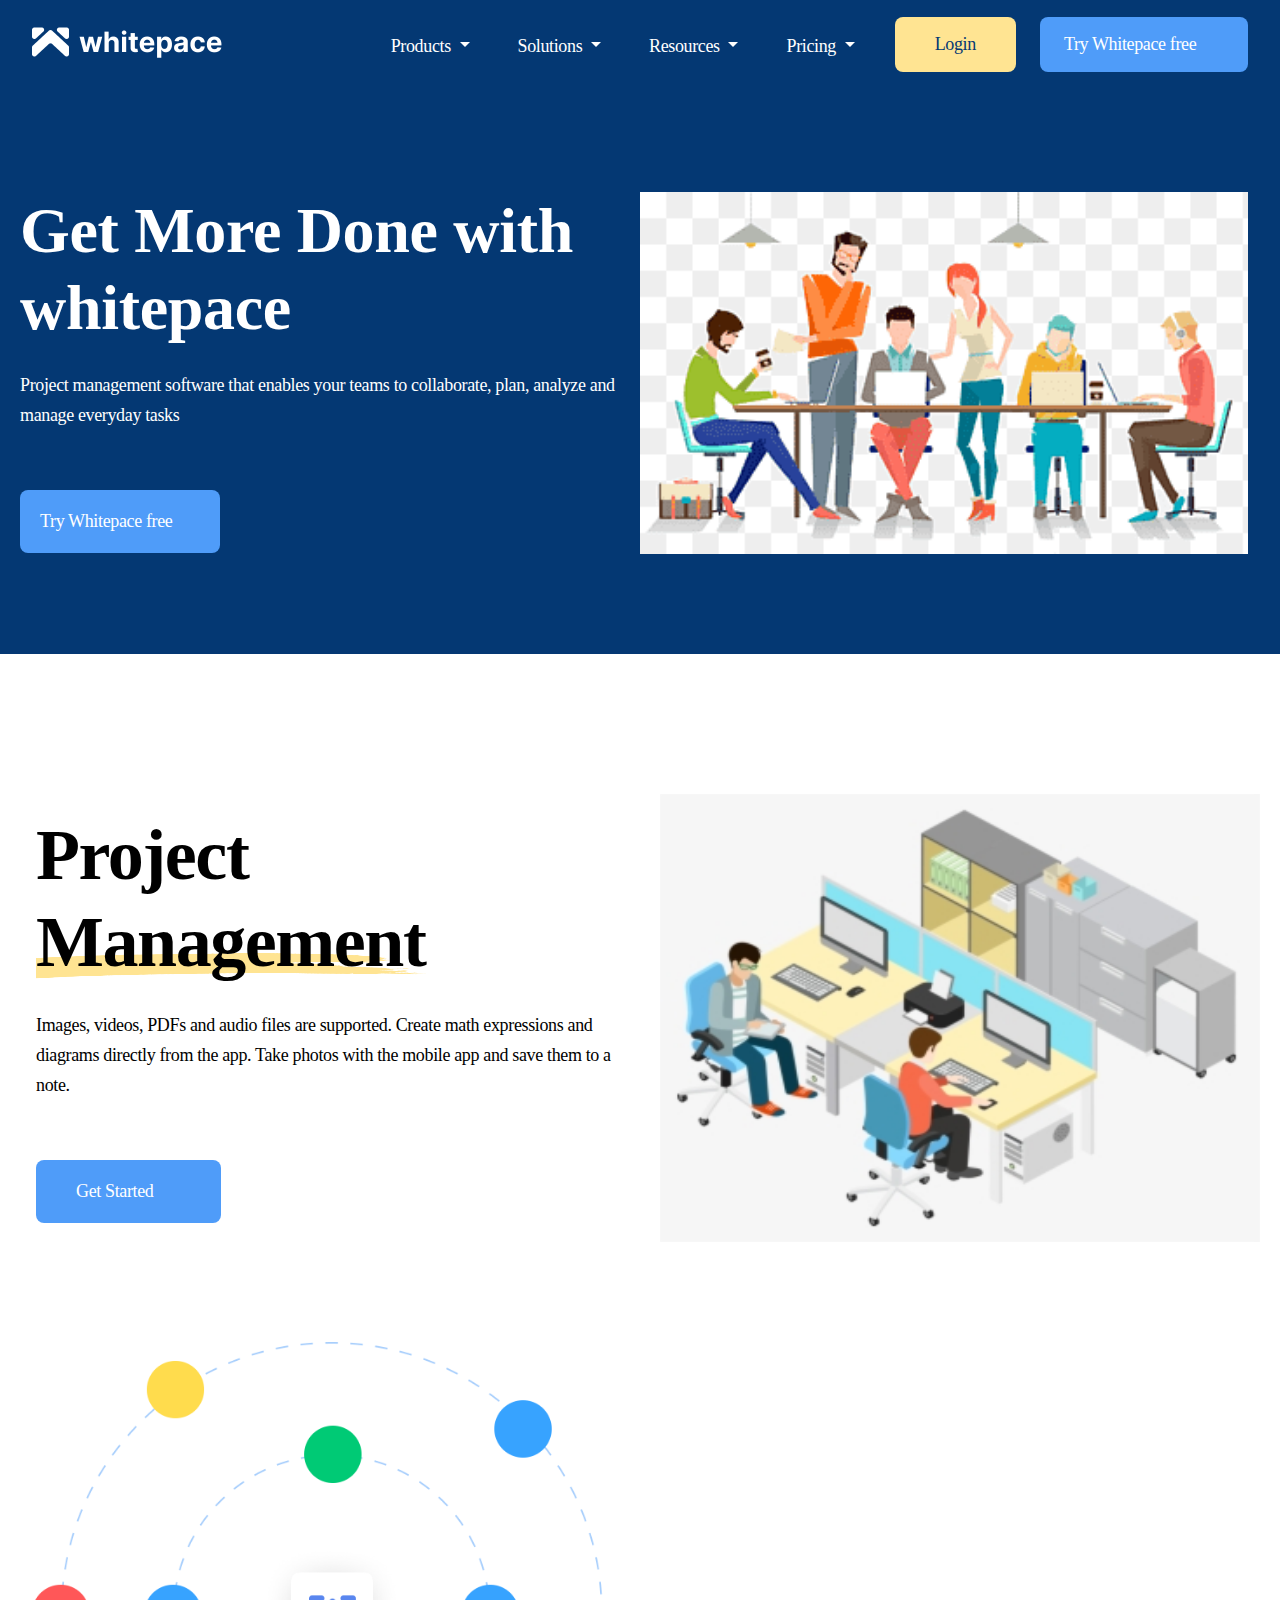
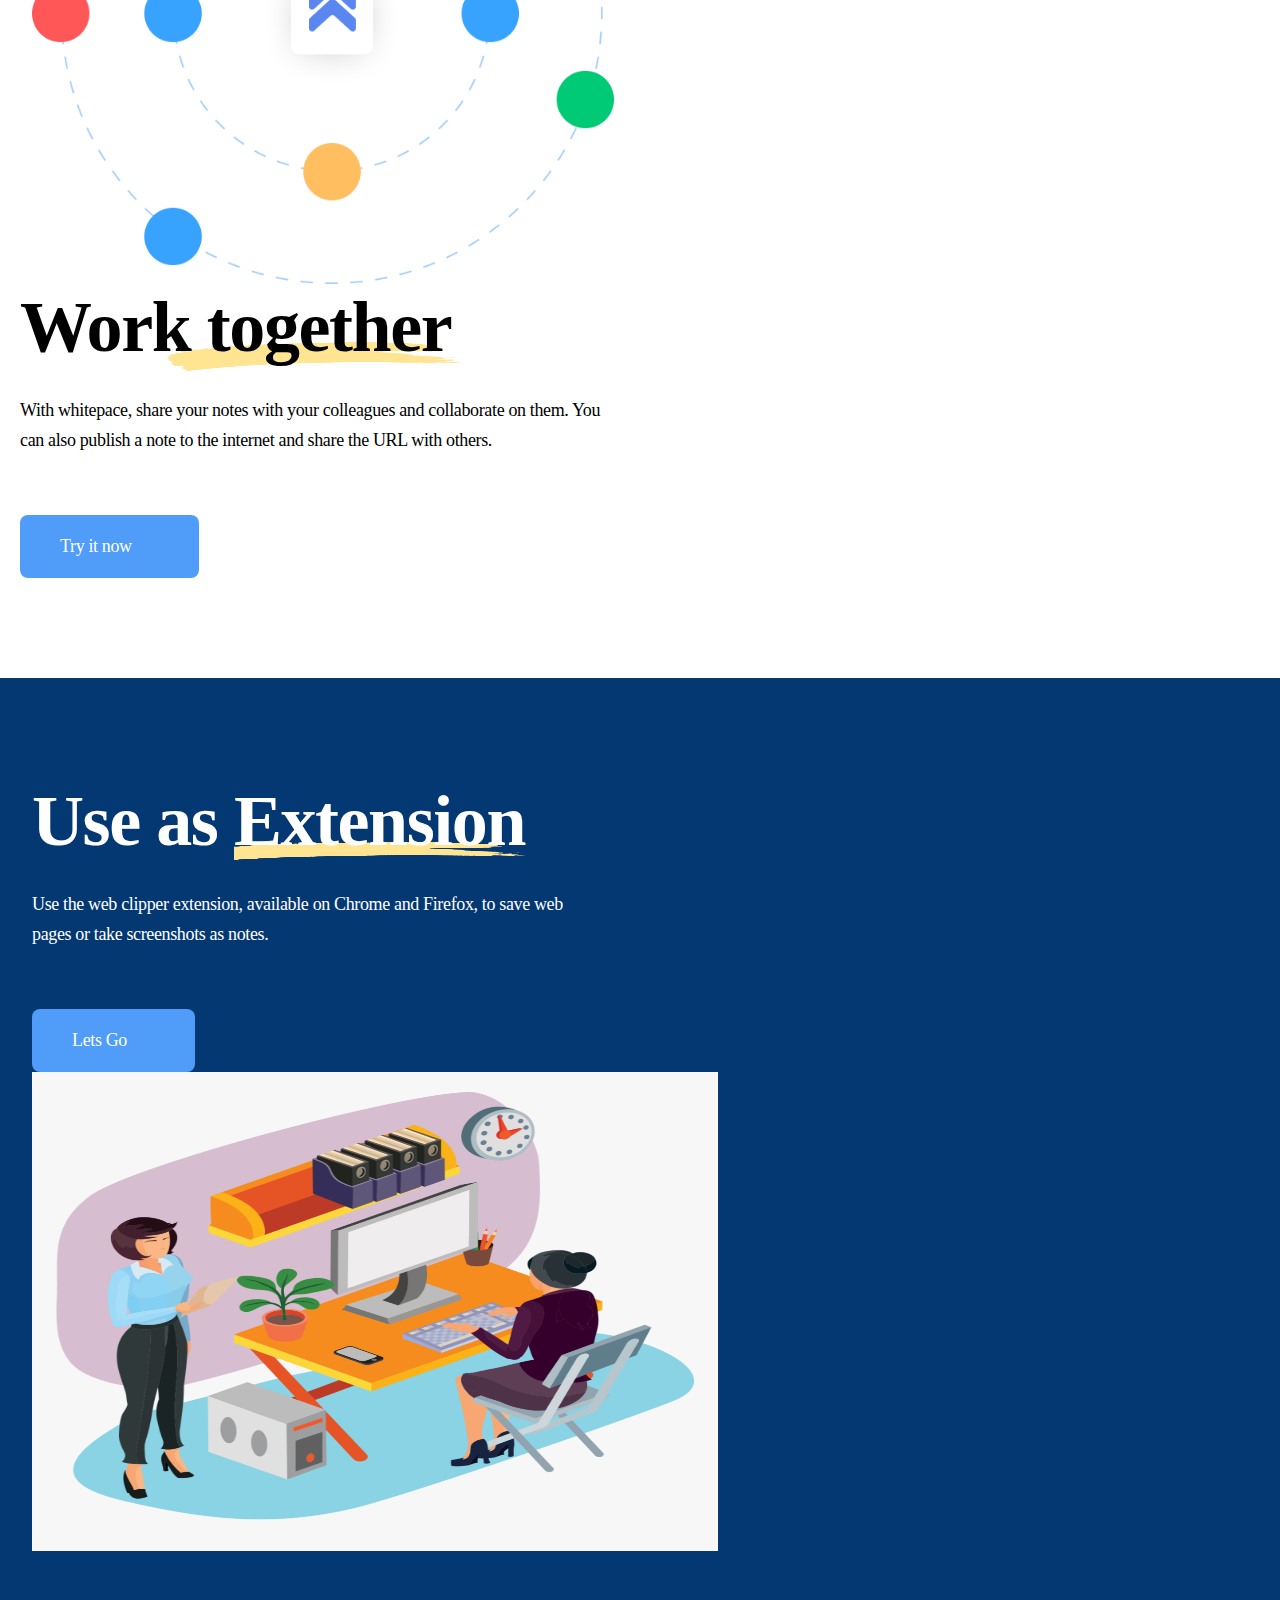
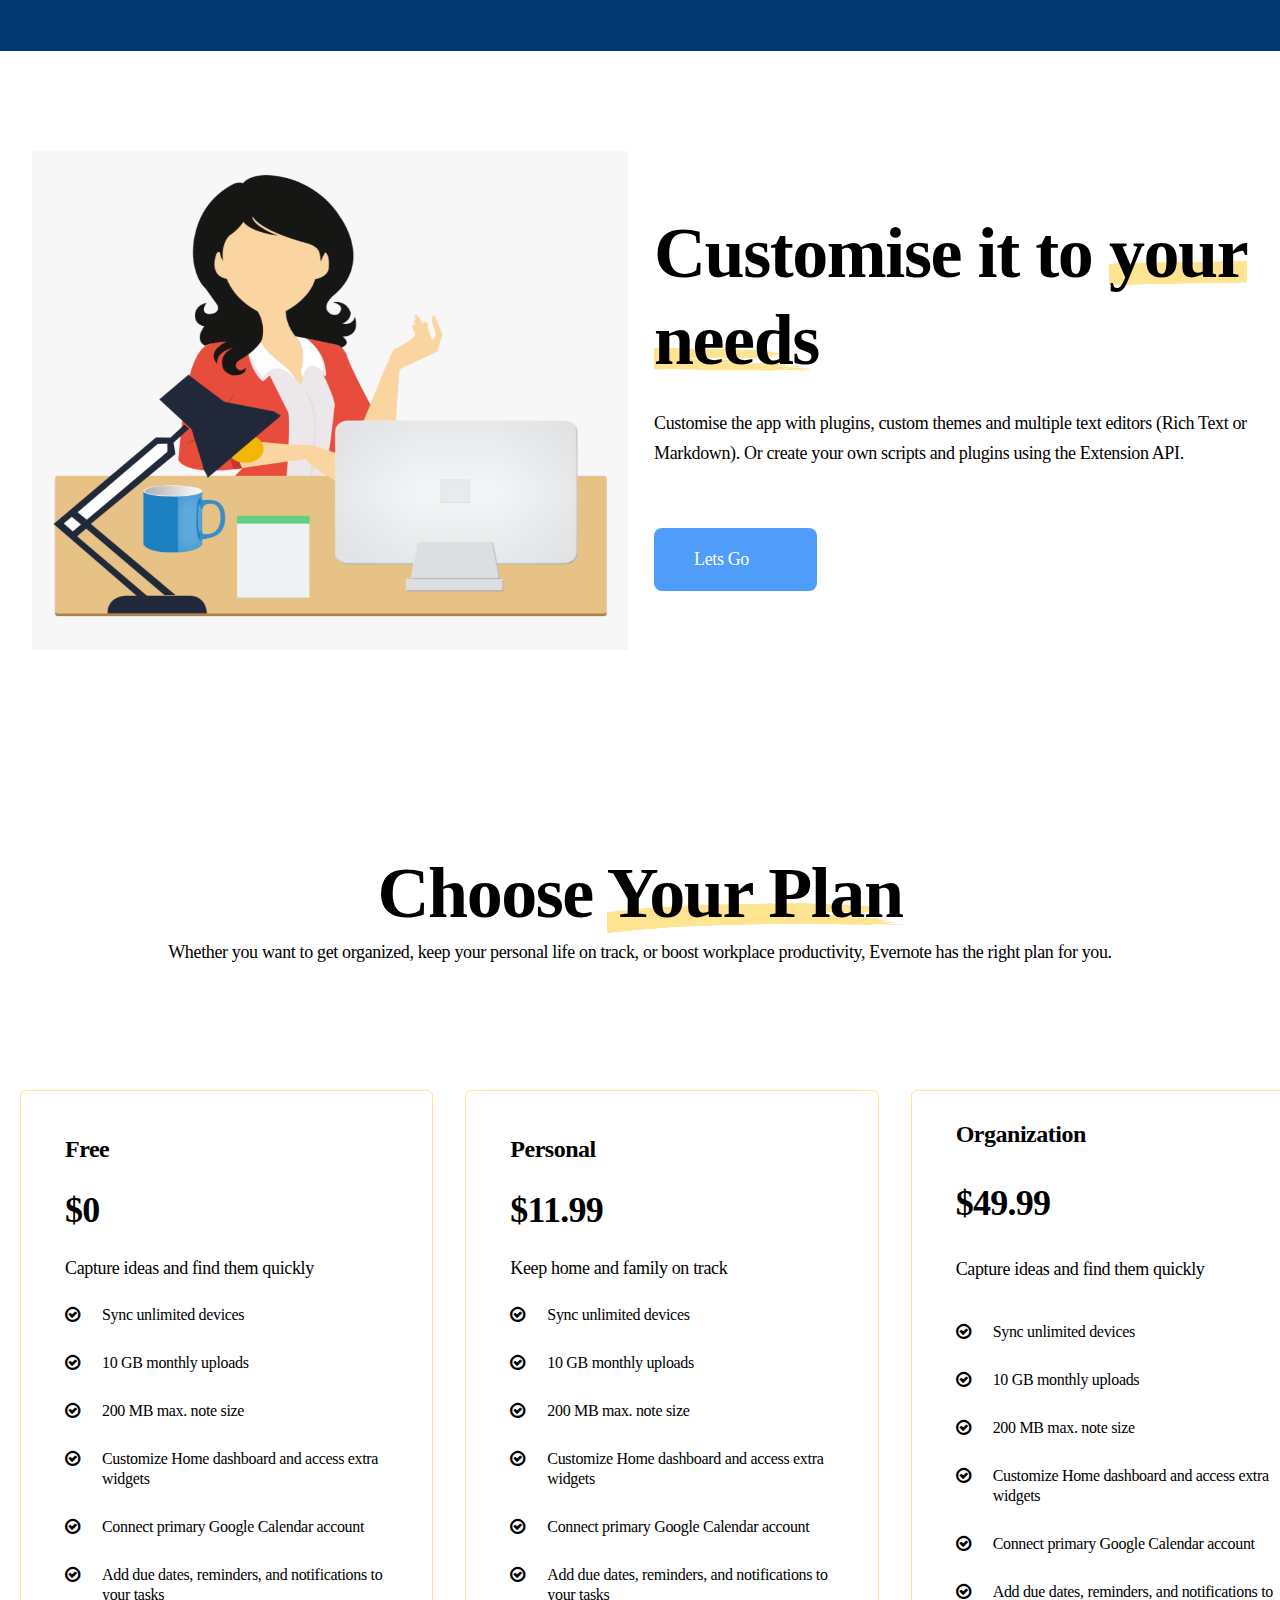
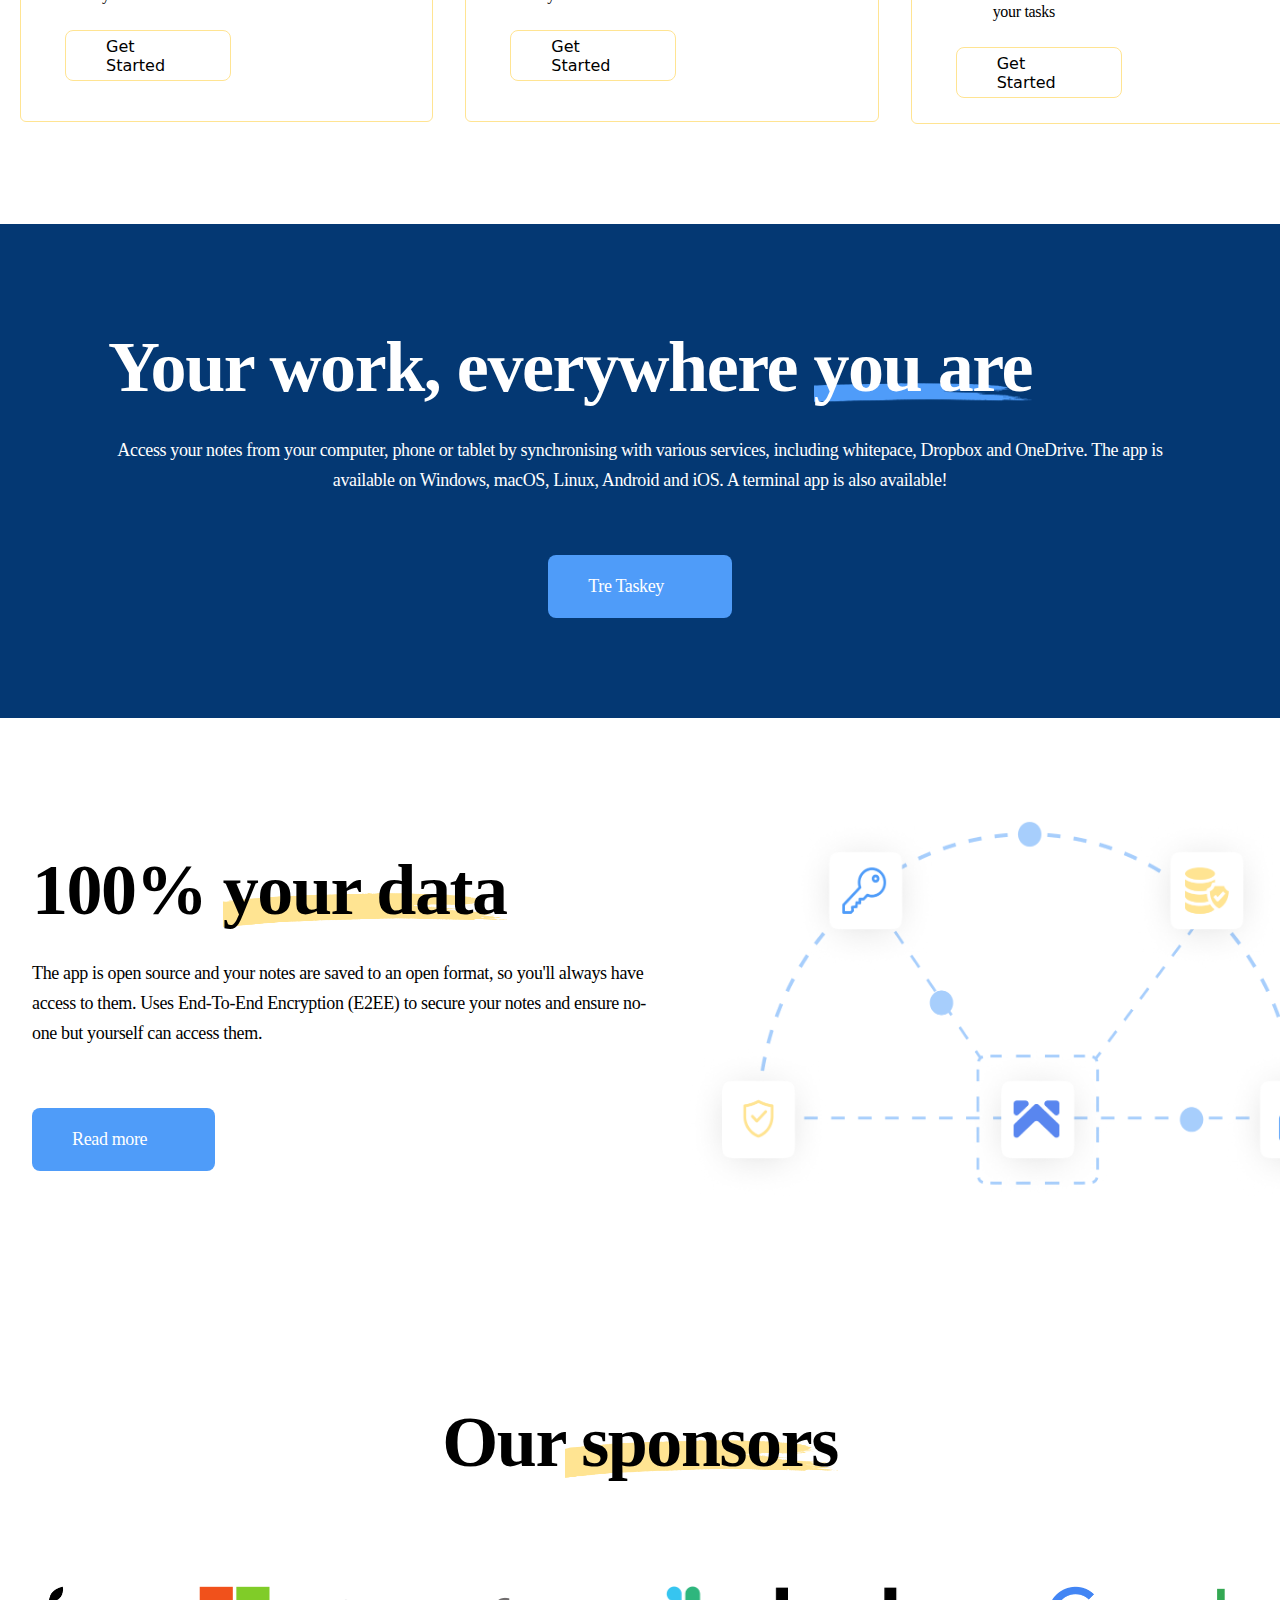
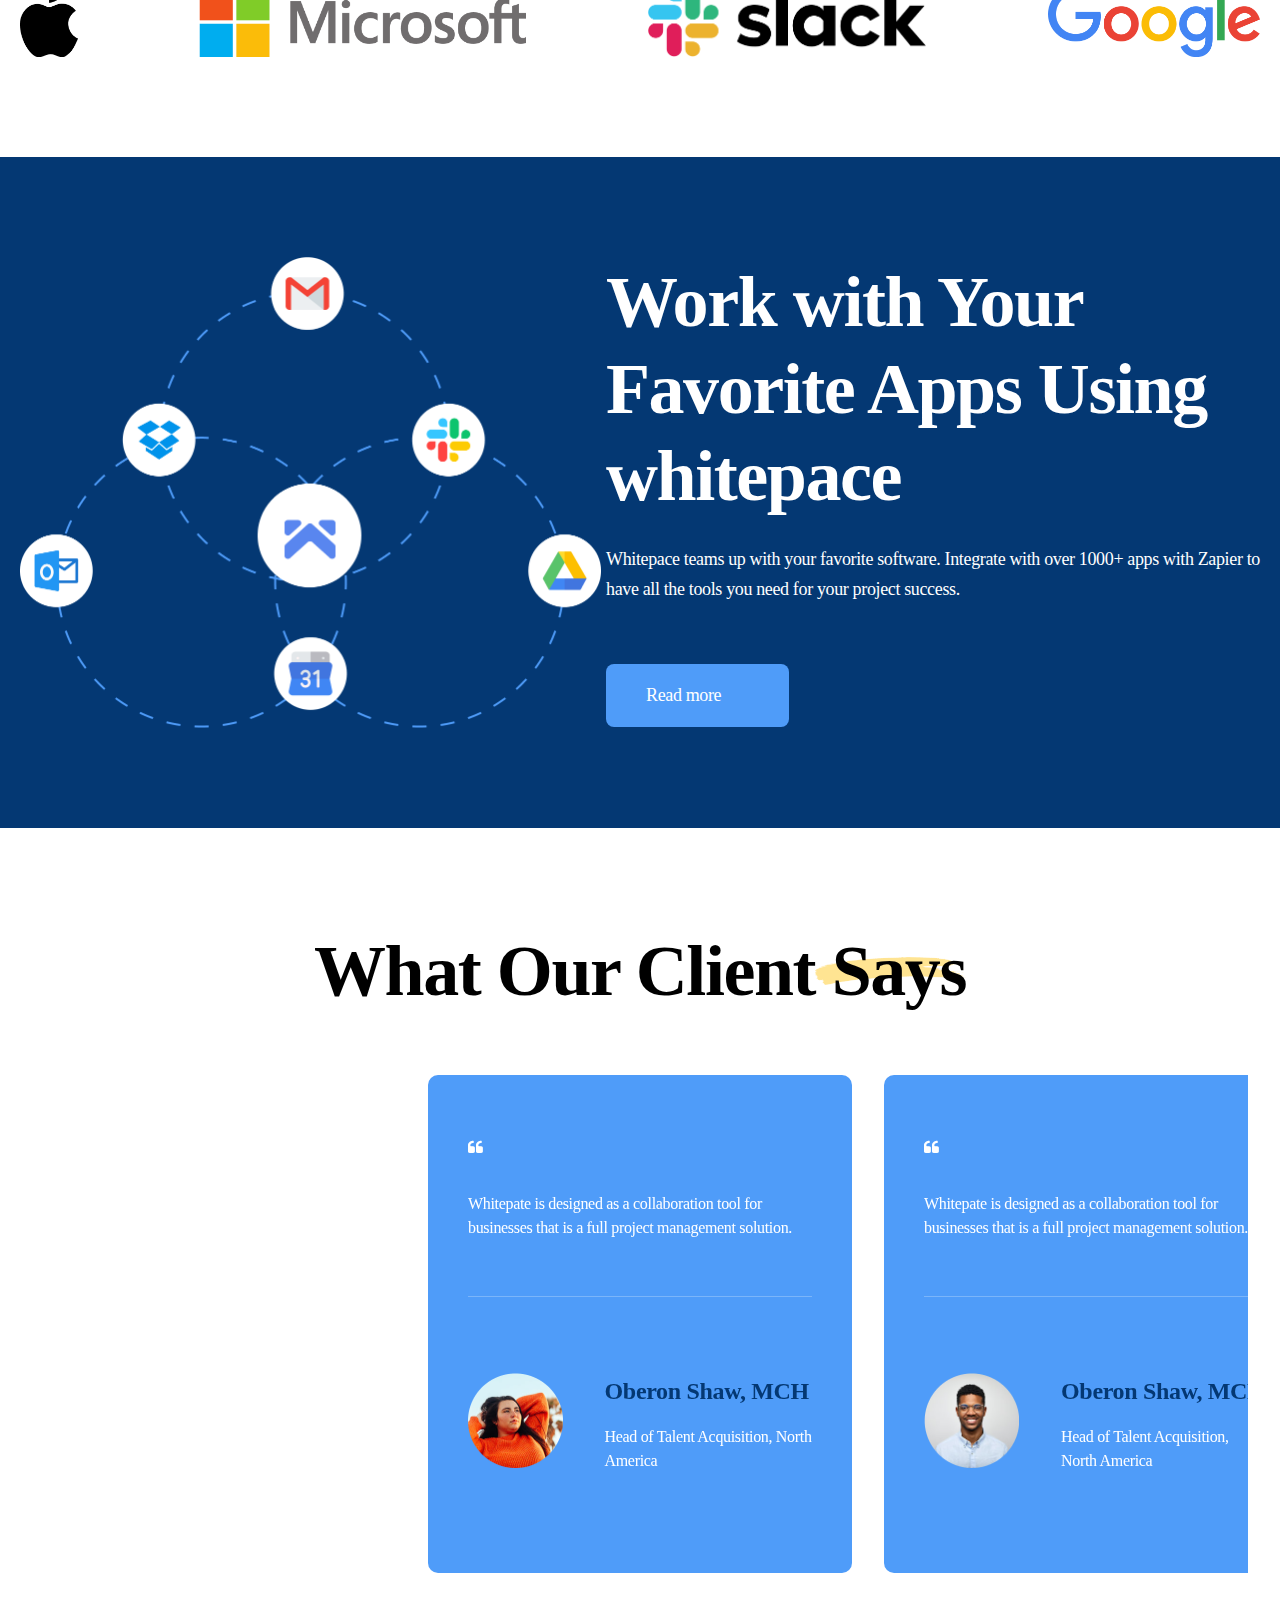
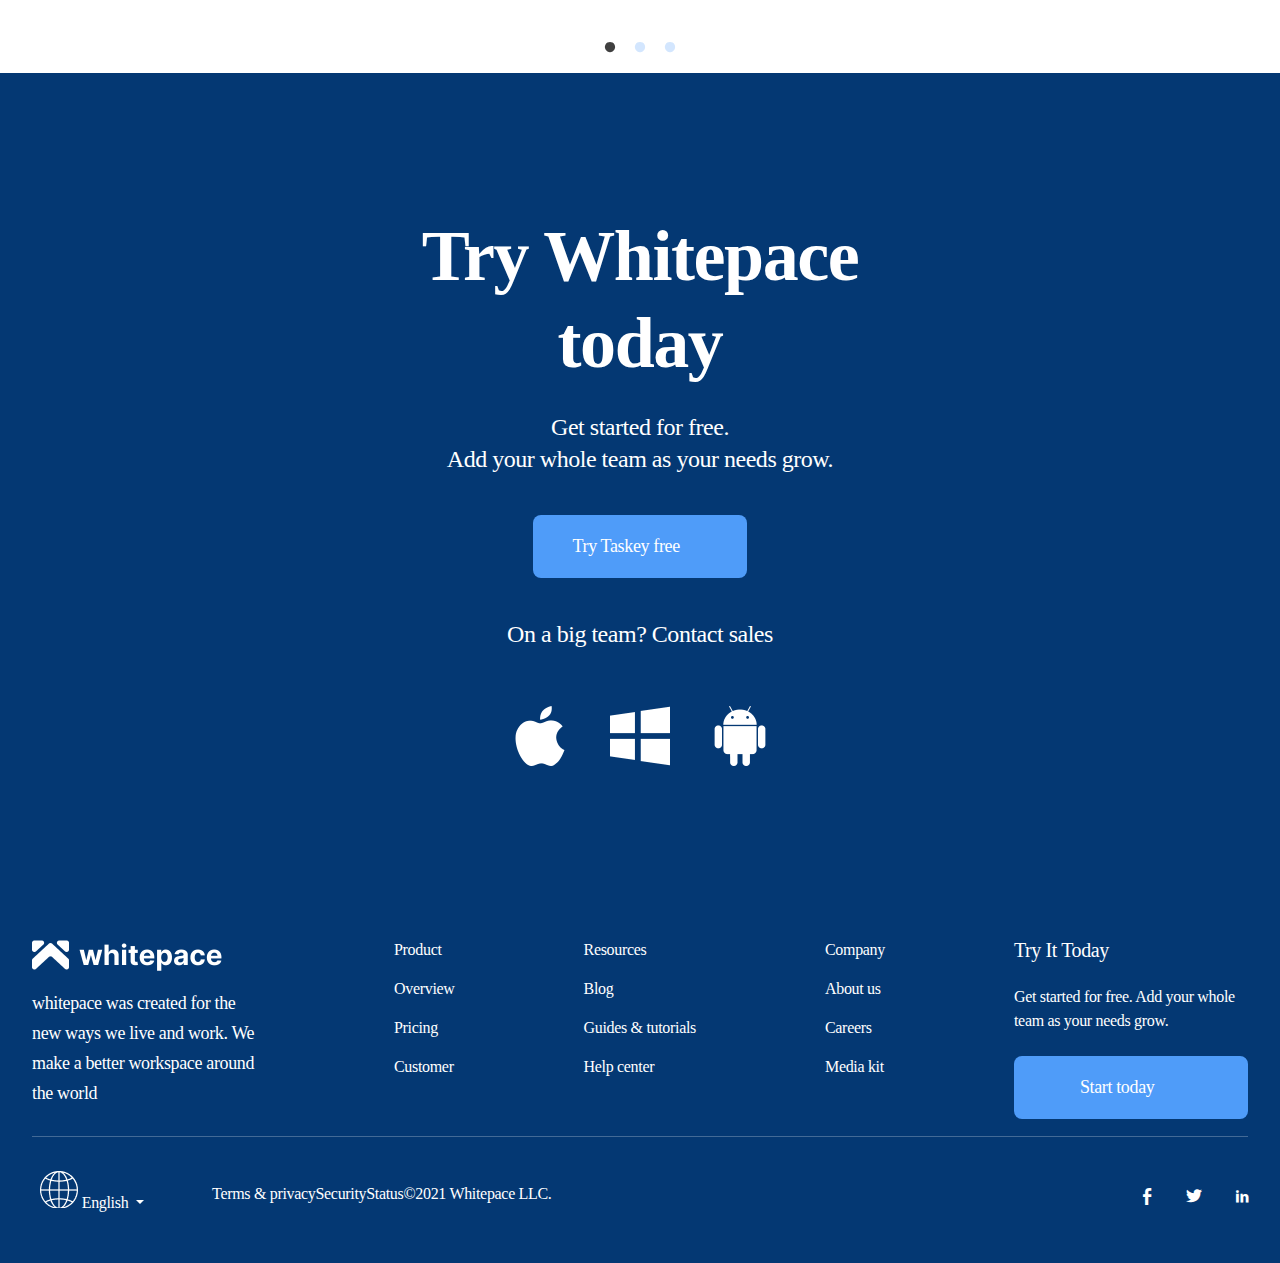
==== commit 5e1f7bc1: "15" ====
--- a/index.html
+++ b/index.html
@@ -84,6 +84,7 @@
                         <div>
                             <a href="#" class="button_group" style="padding: 16px 24px;">Try Whitepace free</a>
                         </div>
+                        <button class="nav-btn"></button>
                     </div>
                 </div>
             </div>
@@ -92,7 +93,7 @@
     <section class="first">
         <div class="container-fluid pe-0 ps-0">
             <div class="row d-flex">
-                <div class="col-xxl-5 col-xl-6 pe-0 ps-0 d-flex flex-column align-self-center">
+                <div class="col-xxl-5 col-xl-6 col-lg-6 pe-0 ps-0 d-flex flex-column align-self-center">
                     <div class="d-flex flex-column align-items-start align-self-center" style="row-gap: 60px;">
                         <div class="d-flex flex-column letter" style="row-gap: 24px;">
                             <h2 class="mb-0">Get More Done with whitepace</h2>
@@ -105,7 +106,7 @@
                         </div>
                     </div>
                 </div>
-                <div class="col-xxl-7 col-xl-6 d-flex justify-content-end ps-0">
+                <div class="col-xxl-7 col-xl-6 col-lg-6 d-flex justify-content-end ps-0">
                     <img src="image/2.png" alt="Image2" class="officeImg">
                 </div>
             </div>
@@ -207,11 +208,11 @@
     <section class="sixth">
         <div class="container-fluid pe-0 ps-0">
             <div class="row">
-                <div class="col-12 d-flex flex-column align-items-center titleCard">
+                <div class="col-12 d-flex flex-column justify-content-center align-items-center titleCard">
                     <h1 class="forH1 letter">
                         Choose <span class="vector vector5">Your Plan</span>
                     </h1>
-                    <p class="forP letter">
+                    <p class="forP letter" style="text-align: center;">
                         Whether you want to get organized, keep your personal life on track, or boost workplace
                         productivity, Evernote has the right plan for you.
                     </p>
--- a/fontello/css/fontello.css
+++ b/fontello/css/fontello.css
@@ -1,11 +1,11 @@
 @font-face {
   font-family: 'fontello';
-  src: url('../font/fontello.eot?18828271');
-  src: url('../font/fontello.eot?18828271#iefix') format('embedded-opentype'),
-       url('../font/fontello.woff2?18828271') format('woff2'),
-       url('../font/fontello.woff?18828271') format('woff'),
-       url('../font/fontello.ttf?18828271') format('truetype'),
-       url('../font/fontello.svg?18828271#fontello') format('svg');
+  src: url('../font/fontello.eot?71731933');
+  src: url('../font/fontello.eot?71731933#iefix') format('embedded-opentype'),
+       url('../font/fontello.woff2?71731933') format('woff2'),
+       url('../font/fontello.woff?71731933') format('woff'),
+       url('../font/fontello.ttf?71731933') format('truetype'),
+       url('../font/fontello.svg?71731933#fontello') format('svg');
   font-weight: normal;
   font-style: normal;
 }
@@ -15,7 +15,7 @@
 @media screen and (-webkit-min-device-pixel-ratio:0) {
   @font-face {
     font-family: 'fontello';
-    src: url('../font/fontello.svg?18828271#fontello') format('svg');
+    src: url('../font/fontello.svg?71731933#fontello') format('svg');
   }
 }
 */
@@ -57,4 +57,7 @@
 .icon-ok-circled2:before { content: '\e800'; } /* '' */
 .icon-linkedin:before { content: '\e801'; } /* '' */
 .icon-twitter:before { content: '\e802'; } /* '' */
+.icon-menu:before { content: '\f0c9'; } /* '' */
+.icon-quote-left:before { content: '\f10d'; } /* '' */
+.icon-right:before { content: '\f178'; } /* '' */
 .icon-facebook:before { content: '\f300'; } /* '' */
--- a/style.css
+++ b/style.css
@@ -110,6 +110,16 @@
     color: white;
 }
 
+.nav-btn {
+    display: none;
+}
+
+.nav-btn::before {
+    content: '\f0c9';
+
+
+}
+
 .padding {
     padding-right: 32px;
 }
@@ -473,7 +483,7 @@
 }
 
 .slide_icon div::before {
-    content: '\e872';
+    content: '\f10d';
     font-family: "fontello";
     min-width: 86px;
     min-height: 61.46px;
@@ -628,7 +638,7 @@
 }
 
 .messengers {
-    max-width: 105px;
+    width: 105px;
     max-height: 16.68px;
 }
 
--- a/media.css
+++ b/media.css
@@ -94,7 +94,7 @@
 
     .apps_group {
         max-width: 654px;
-        max-height: 468px;
+        height: 468px;
     }
 
     .slick-slide {
@@ -106,4 +106,129 @@
     footer {
         padding: 140px 32px 32px;
     }
+}
+
+@media (max-width: 1152px) {
+    .navbar-nav {
+        display: none;
+    }
+
+    .first,
+    .second,
+    .third,
+    .fourth,
+    .fifth,
+    .sixth,
+    .seventh,
+    .eighth,
+    .ninth,
+    .tenth,
+    .eleventh {
+        padding: 140px 32px;
+    }
+
+    .nav-btn {
+        display: block;
+        background-color: #043873;
+        color: white;
+    }
+
+    .forH1 {
+        font-size: 64px;
+        line-height: 77px;
+    }
+
+    .officeImg {
+        max-width: 526px;
+        max-height: 350px;
+    }
+
+    .projectImg {
+        max-width: 527px;
+        max-height: 328px;
+    }
+
+    .info {
+        max-width: 528px;
+        max-height: 421px;
+    }
+
+    .workImg {
+        max-width: 528px;
+        max-height: 491px;
+    }
+
+    .work {
+        max-width: 527px;
+        max-height: 314px;
+    }
+
+    .gap_for_xl3 {
+        column-gap: normal;
+    }
+
+    .gap_for_xl4 {
+        column-gap: normal;
+    }
+
+    .extension {
+        max-width: 528px;
+        max-height: 284px;
+    }
+
+    .extensionImg {
+        max-width: 459px;
+        max-height: 320px;
+    }
+
+    .customiseImg {
+        max-width: 534px;
+        max-height: 397px;
+    }
+
+    .customise {
+        max-width: 494px;
+        max-height: 391px;
+        padding: 0px;
+    }
+
+    .your_data {
+        max-width: 526px;
+        max-height: 344px;
+        padding: 0px;
+    }
+
+    .your_data_info {
+        max-width: 526px;
+        max-height: 221px;
+    }
+
+    .elementImage {
+        max-width: 562px;
+        max-height: 314px;
+        align-self: center;
+    }
+
+    .apps {
+        max-width: 460px;
+        max-height: 422px;
+    }
+
+    .apps_group {
+        max-width: 460px;
+        height: 545px;
+        row-gap: 130px;
+    }
+
+    .appsImg {
+        max-width: 528px;
+        max-height: 427px;
+        align-self: center;
+    }
+
+    .slick-slide {
+        max-width: 341px;
+        margin: 0px;
+        padding: 60px 24px;
+    }
 }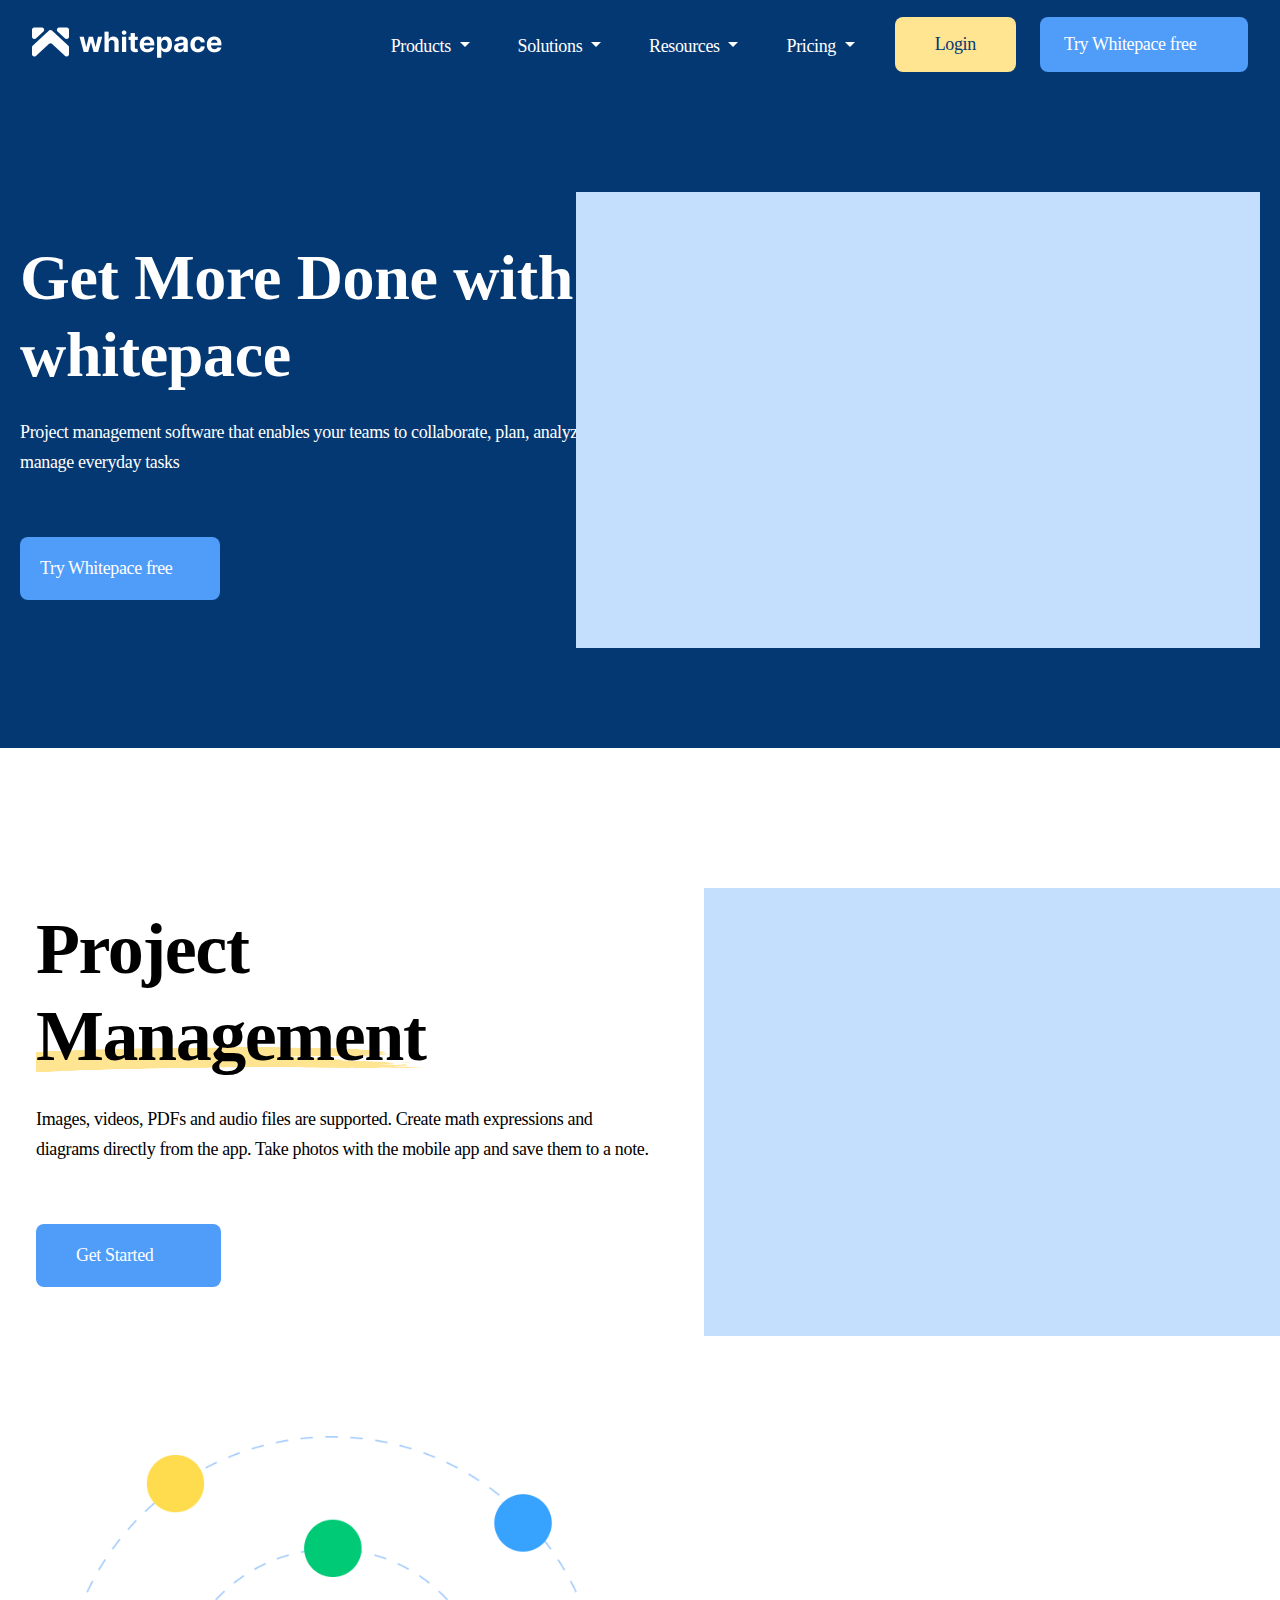
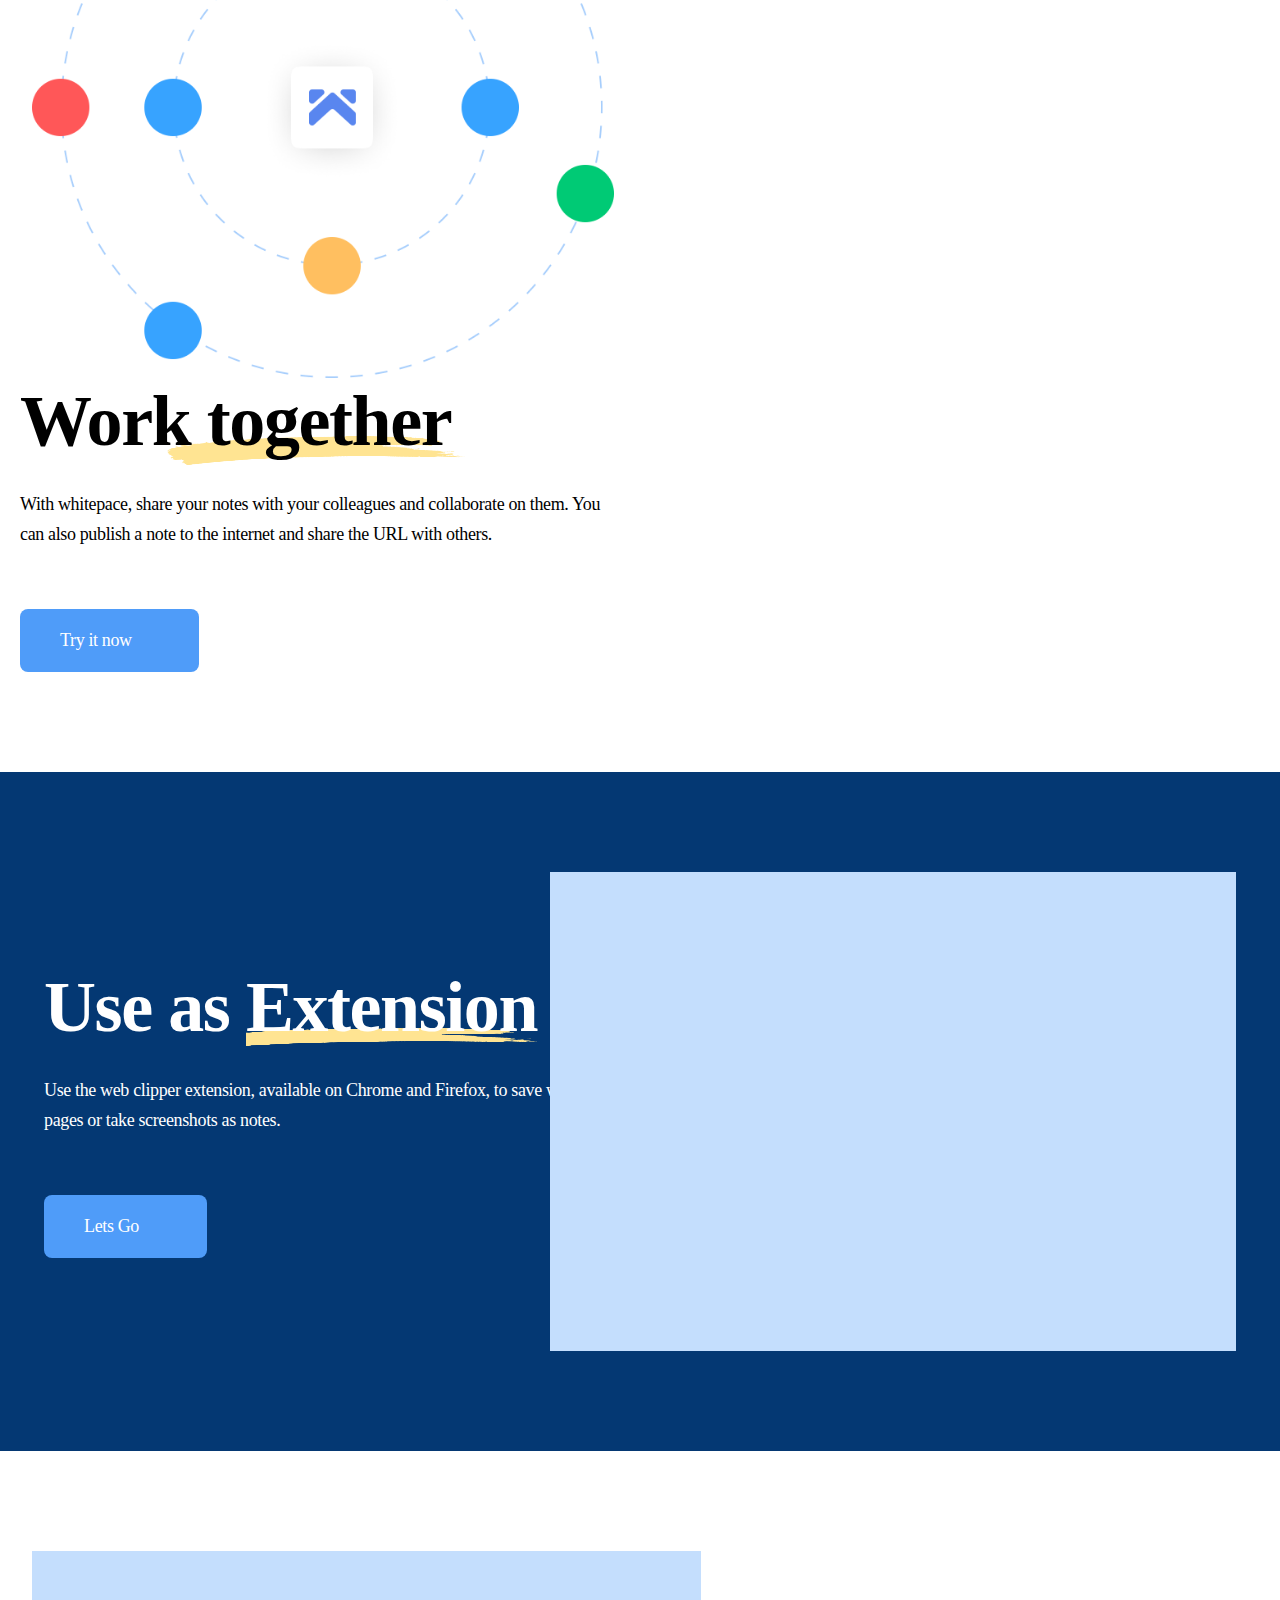
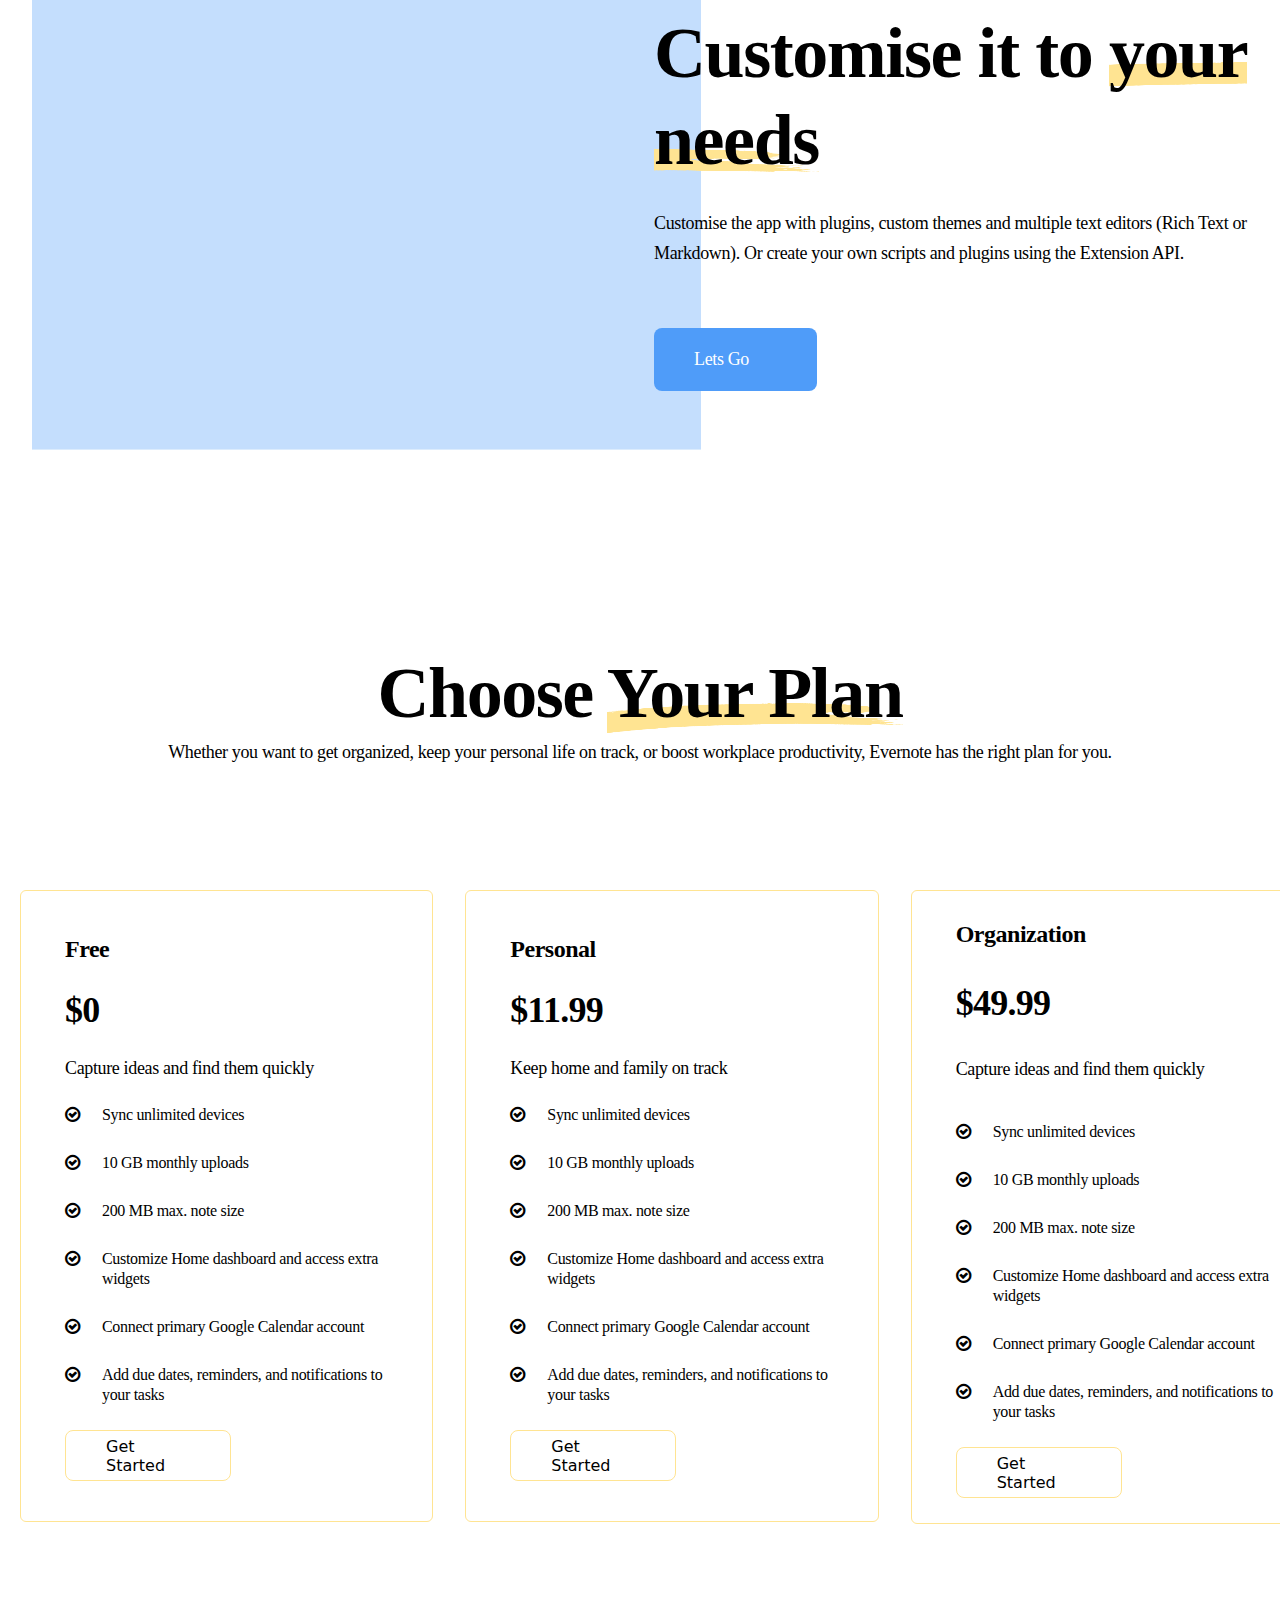
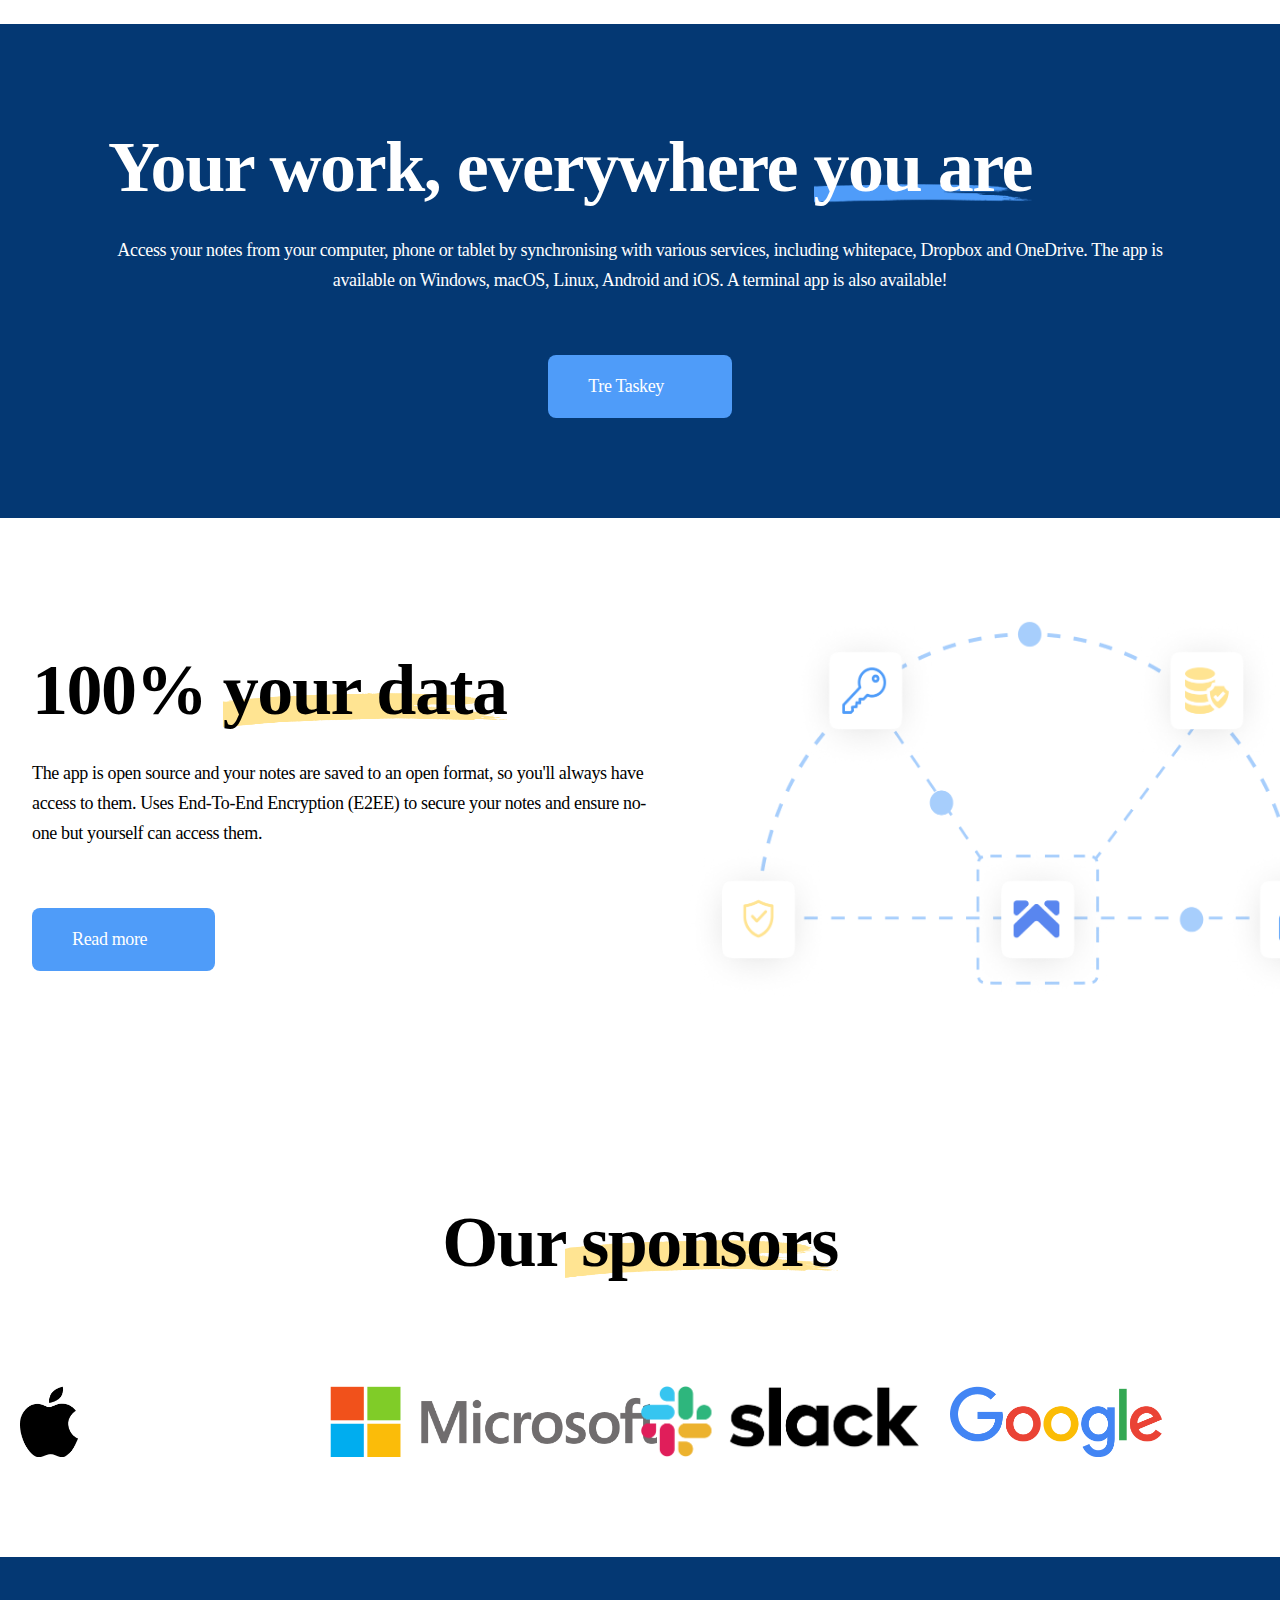
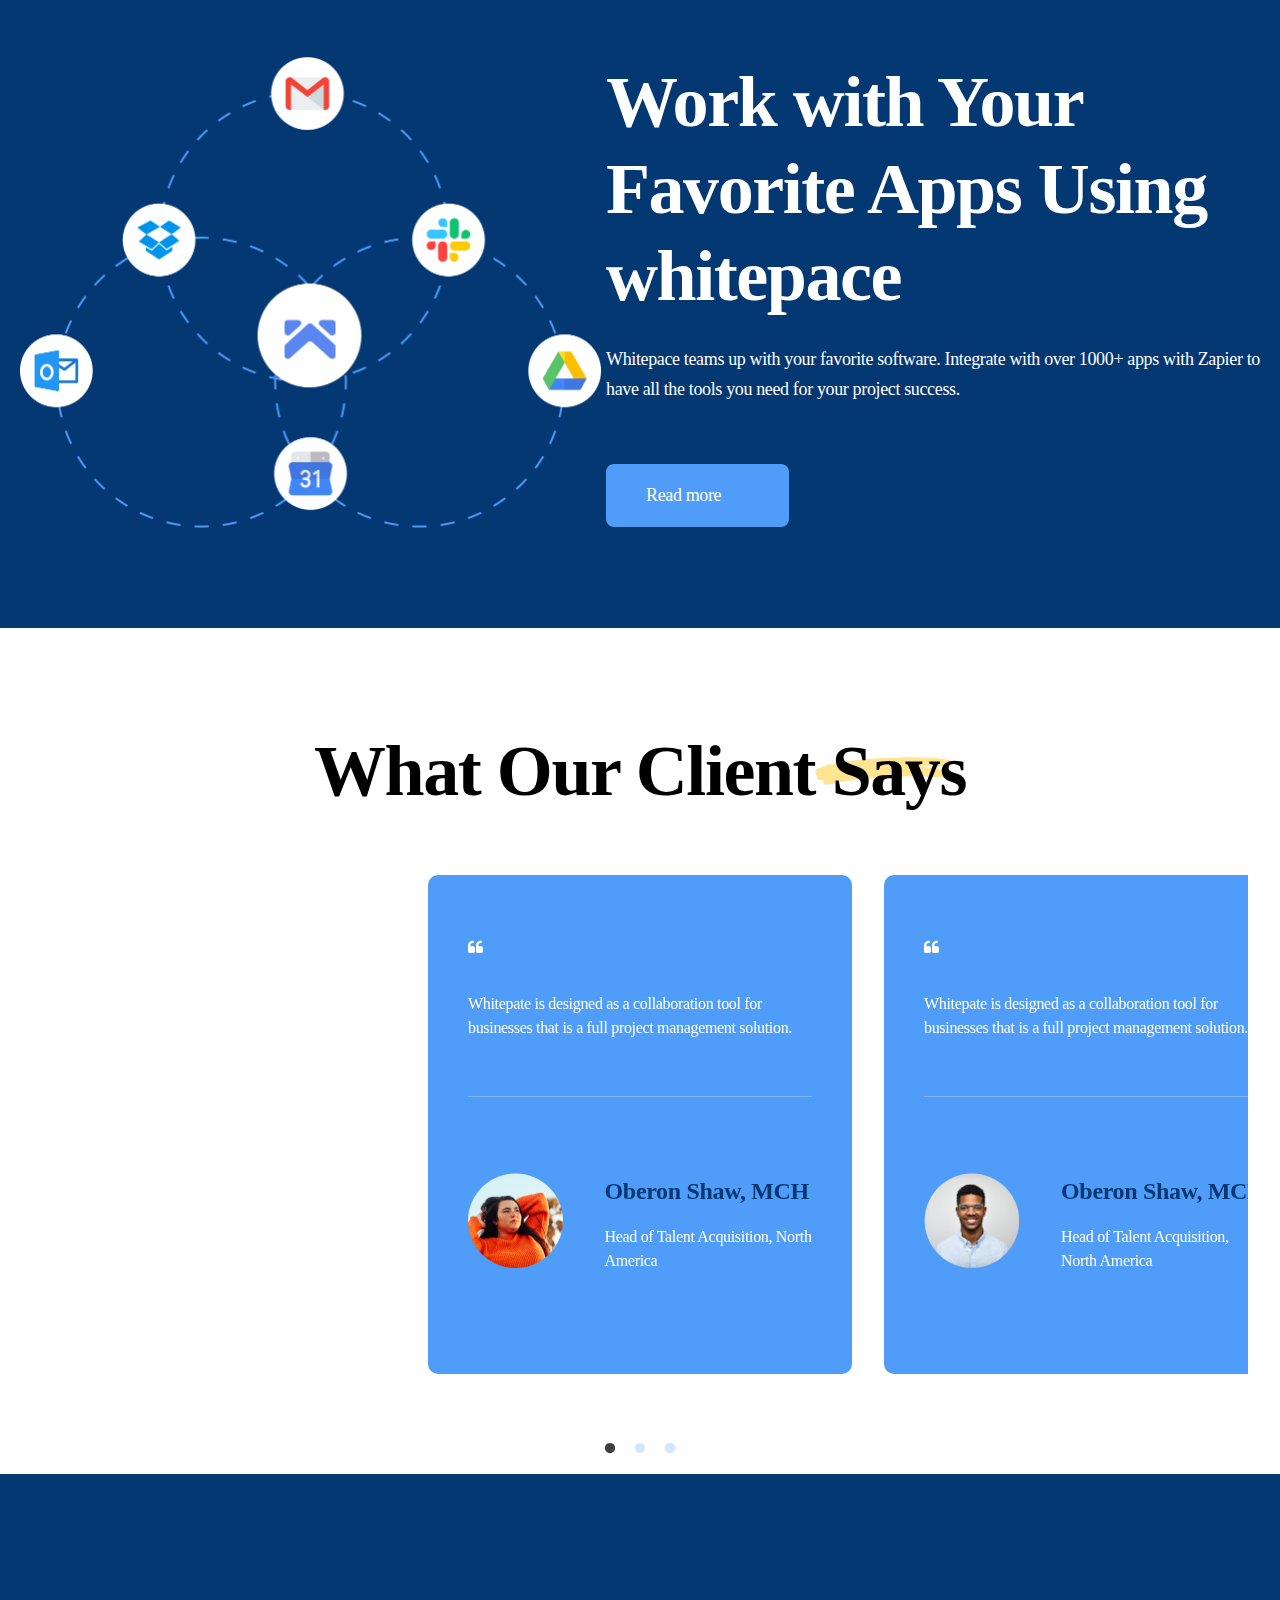
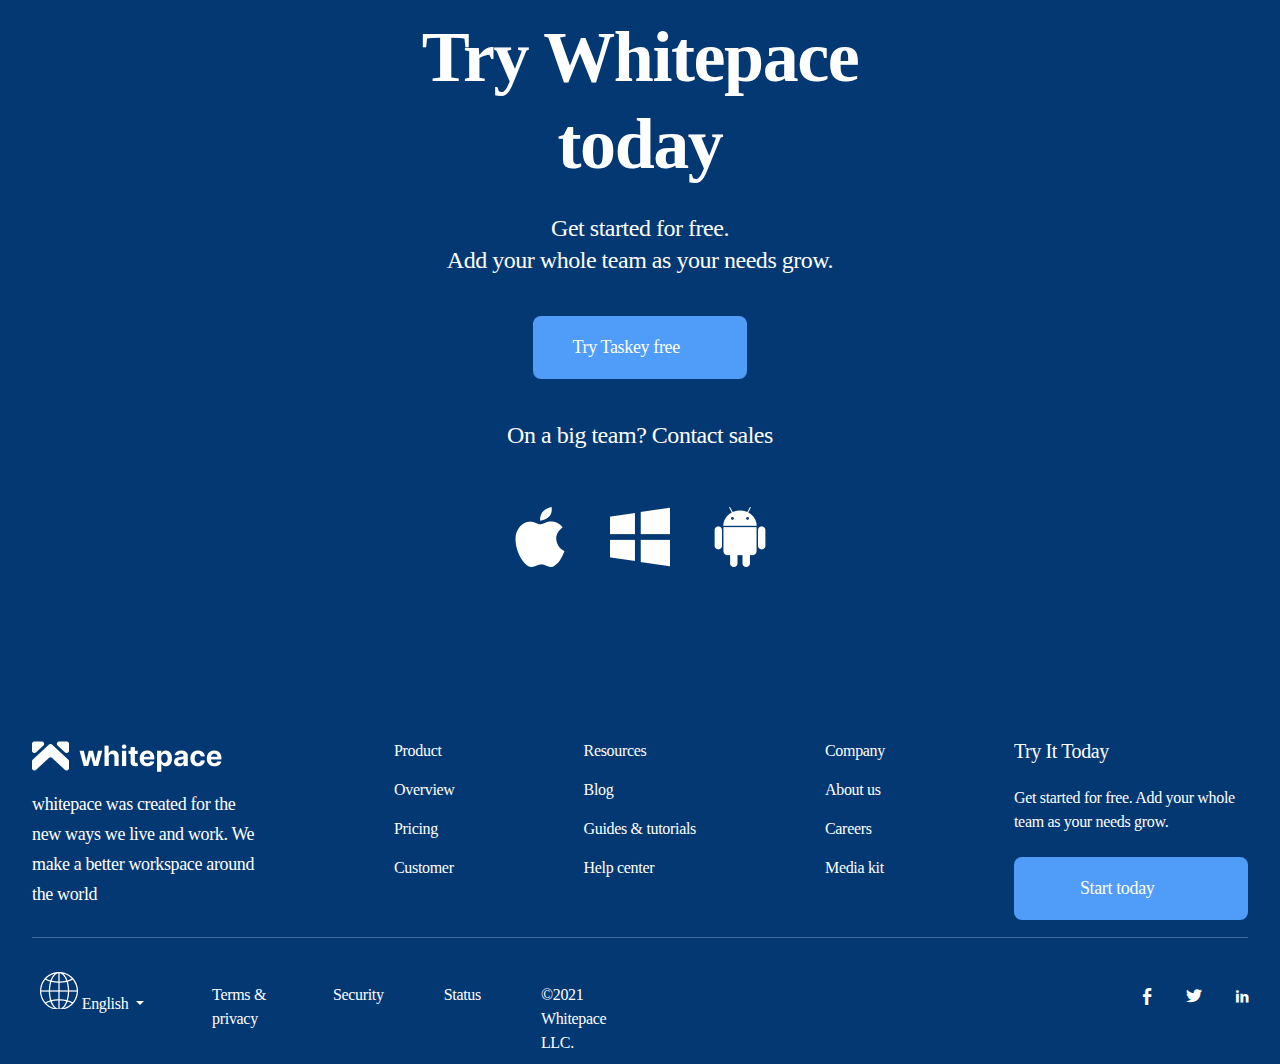
==== commit b423bf65: "16" ====
--- a/index.html
+++ b/index.html
@@ -30,7 +30,7 @@
                 </div>
                 <div class="col-9 d-flex justify-content-end letter">
                     <nav class="navbar navbar-expand-lg">
-                        <ul class="navbar-nav">
+                        <ul class="navbar-nav navbar-nav-header">
                             <li class="nav-item dropdown padding">
                                 <a class="nav-link dropdown-toggle" href="#" id="navbarDropdown" role="button"
                                     data-bs-toggle="dropdown" aria-expanded="false">
@@ -78,13 +78,21 @@
                         </ul>
                     </nav>
                     <div class="d-flex" style="column-gap: 24px;">
-                        <div>
-                            <a href="#" class="login_btn">Login</a>
-                        </div>
-                        <div>
-                            <a href="#" class="button_group" style="padding: 16px 24px;">Try Whitepace free</a>
-                        </div>
-                        <button class="nav-btn"></button>
+                        <div class="header_btn d-flex" style="column-gap: 24px;">
+                            <div>
+                                <a href="#" class="login_btn hide_mbl">Login</a>
+                            </div>
+                            <div>
+                                <a href="#" class="button_group hide_mbl" style="padding: 16px 24px;">Try Whitepace
+                                    free</a>
+                            </div>
+                        </div>
+                        <div class="mobMenuBtn">
+                            <a href="#">
+                                <span class="icon-menu">
+                                </span>
+                            </a>
+                        </div>
                     </div>
                 </div>
             </div>
@@ -92,8 +100,9 @@
     </header>
     <section class="first">
         <div class="container-fluid pe-0 ps-0">
-            <div class="row d-flex">
-                <div class="col-xxl-5 col-xl-6 col-lg-6 pe-0 ps-0 d-flex flex-column align-self-center">
+            <div class="row d-flex gap_for_first">
+                <div
+                    class="col-xxl-5 col-xl-6 col-lg-6 col-md-12 pe-0 ps-0 d-flex flex-column align-self-center textCenter">
                     <div class="d-flex flex-column align-items-start align-self-center" style="row-gap: 60px;">
                         <div class="d-flex flex-column letter" style="row-gap: 24px;">
                             <h2 class="mb-0">Get More Done with whitepace</h2>
@@ -101,48 +110,51 @@
                                 plan, analyze and manage everyday tasks
                             </p>
                         </div>
-                        <div>
+                        <div class="textCenter">
                             <a href="#" class="button_group" style="padding: 20px;">Try Whitepace free</a>
                         </div>
                     </div>
                 </div>
-                <div class="col-xxl-7 col-xl-6 col-lg-6 d-flex justify-content-end ps-0">
-                    <img src="image/2.png" alt="Image2" class="officeImg">
+                <div class="col-xxl-7 col-xl-6 col-lg-6 col-md-12 d-flex ps-0 pe-0 centering_e centering">
+                    <img src="image/Image-container.png" alt="Image2" class="officeImg">
                 </div>
             </div>
         </div>
     </section>
     <section class="second">
-        <div class="container-fluid d-flex pe-0 ps-0">
-            <div class="row d-flex ps-3 gap_for_second">
-                <div class="col-6 info d-flex flex-column align-items-start align-self-center">
-                    <div class="d-flex flex-column" style="row-gap: 24px;">
-                        <h1 class="forH1 letter">
-                            Project<span class="vector"> Management</span>
-                        </h1>
-                        <p class="forP letter">
-                            Images, videos, PDFs and audio files are supported. Create math expressions and diagrams
-                            directly from the app. Take photos with the mobile app and save them to a note.
-                        </p>
-                    </div>
-                    <div>
-                        <a href="#" class="button_group">Get Started</a>
-                    </div>
-                </div>
-                <div class="col-6 d-flex pe-0">
-                    <img src="image/1.png" alt="Image1" class="projectImg">
-                </div>
-            </div>
+        <div class="container-fluid d-flex pe-0 ps-0 centering">
+            <div class="row ps-3">
+                <div class="d-flex centering_sb gap_for_second ps-0 pe-0 for_mb">
+                    <div
+                        class="col-xxl-6 col-xl-6 col-lg-6 col-md-12 info d-flex flex-column align-items-start align-self-center">
+                        <div class="d-flex flex-column textCenter" style="row-gap: 24px;">
+                            <h1 class="forH1 letter">
+                                Project<span class="vector"> Management</span>
+                            </h1>
+                            <p class="forP letter">
+                                Images, videos, PDFs and audio files are supported. Create math expressions and diagrams
+                                directly from the app. Take photos with the mobile app and save them to a note.
+                            </p>
+                        </div>
+                        <a href="#" class="textCenter button_group">Get Started</a>
+                    </div>
+                    <div class="col-xxl-6 col-xl-6 col-lg-6 col-md-12 d-flex pe-0 ps-0 for_mb textCenter">
+                        <img src="image/Image-container2.png" alt="Image1" class="projectImg">
+                    </div>
+                </div>
+            </div>
+        </div>
         </div>
     </section>
     <section class="third">
         <div class="container-fluid pe-0 ps-0">
-            <div class="row justify-content-between gap_for_xl3">
-                <div class="col-6 d-flex workImg">
+            <div class="row centering_sb gap_for_xl3 centering substitute_for_mb">
+                <div class="col-xxl-6 col-xl-6 col-lg-6 col-md-12 d-flex workImg for_mb textCenter workImage">
                     <img src="image/WorkImage.png" alt="workImage">
                 </div>
-                <div class="col-6 d-flex flex-column align-items-start align-self-center work">
-                    <div class="d-flex flex-column" style="row-gap: 24px;">
+                <div
+                    class="col-xxl-6 col-xl-6 col-lg-6 col-md-12 d-flex flex-column align-items-start align-self-center work for_mb">
+                    <div class="d-flex flex-column textCenter" style="row-gap: 24px;">
                         <h1 class="forH1 letter vector vector2">
                             Work together
                         </h1>
@@ -151,7 +163,7 @@
                             You can also publish a note to the internet and share the URL with others.
                         </p>
                     </div>
-                    <div>
+                    <div class="textCenter">
                         <a href="#" class="button_group">Try it now</a>
                     </div>
                 </div>
@@ -160,45 +172,50 @@
     </section>
     <section class="fourth">
         <div class="container-fluid ps-0 pe-0">
-            <div class="row d-flex justify-content-between me-0 ms-0">
-                <div class="col-6 pe-0 ps-0 d-flex flex-column align-items-start align-self-center extension">
+            <div class="row d-flex centering_sb me-0 ms-0">
+                <div class="d-flex for_mb centering_sb centering gap_for_fourth">
+                    <div
+                        class="col-xxl-6 col-xl-6 col-lg-6 col-md-12 pe-0 ps-0 d-flex flex-column align-items-start align-self-center extension">
+                        <div class="d-flex flex-column textCenter" style="row-gap: 24px;">
+                            <h1 class="forH1 letter">
+                                Use as <span class="vector vector3">Extension</span>
+                            </h1>
+                            <p class="forP letter">
+                                Use the web clipper extension, available on Chrome and Firefox, to save web pages or
+                                take
+                                screenshots as notes.
+                            </p>
+                        </div>
+                        <div class="textCenter">
+                            <a href="#" class="button_group">Lets Go</a>
+                        </div>
+                    </div>
+                    <div class="col-xxl-6 col-xl-6 col-lg-6 col-md-12 d-flex pe-0 ps-0 centering_e for_mb textCenter">
+                        <img src="image/Illustration4.png" alt="Image3" class="extensionImg">
+                    </div>
+                </div>
+            </div>
+        </div>
+    </section>
+    <section class="fifth">
+        <div class="container-fluid pe-0 ps-0">
+            <div class="row centering_sb for_mb gap_for_fifth">
+                <div class="col-xxl-6 col-xl-6 col-lg-6 col-md-12 d-flex for_mb aI_center">
+                    <img src="image/Image container5.png" alt="Image4" class="customiseImg">
+                </div>
+                <div
+                    class="col-xxl-6 col-xl-6 col-lg-6 col-md-12 d-flex flex-column align-items-start align-self-center customise for_mb">
                     <div class="d-flex flex-column" style="row-gap: 24px;">
-                        <h1 class="forH1 letter">
-                            Use as <span class="vector vector3">Extension</span>
-                        </h1>
-                        <p class="forP letter">
-                            Use the web clipper extension, available on Chrome and Firefox, to save web pages or take
-                            screenshots as notes.
-                        </p>
-                    </div>
-                    <div>
-                        <a href="#" class="button_group">Lets Go</a>
-                    </div>
-                </div>
-                <div class="col-6 d-flex pe-0 ps-0 justify-content-end extensionImg">
-                    <img src="image/3.png" alt="Image3" class="extensionImg">
-                </div>
-            </div>
-        </div>
-    </section>
-    <section class="fifth">
-        <div class="container-fluid pe-0 ps-0">
-            <div class="row justify-content-between">
-                <div class="col-6 d-flex">
-                    <img src="image/4.png" alt="Image4" class="customiseImg">
-                </div>
-                <div class="col-6 d-flex flex-column align-items-start align-self-center customise">
-                    <div class="d-flex flex-column" style="row-gap: 24px;">
-                        <h1 class="forH1 letter">
+                        <h1 class="forH1 letter textCenter">
                             Customise it to <span class="vector vector4">your needs</span>
                         </h1>
-                        <p class="forP letter">
+                        <p class="forP letter textCenter">
                             Customise the app with plugins, custom themes and multiple text editors (Rich Text or
                             Markdown).
                             Or create your own scripts and plugins using the Extension API.
                         </p>
                     </div>
-                    <div>
+                    <div class="textCenter">
                         <a href="#" class="button_group">Lets Go</a>
                     </div>
                 </div>
@@ -332,14 +349,14 @@
                         <h1 class="forH1 letter">
                             Your work, everywhere <span class="vector vector6">you are</span>
                         </h1>
-                        <p class="forP letter" style="text-align: center;">
+                        <p class="forP letter text_center textStart">
                             Access your notes from your computer, phone or tablet by synchronising with various
                             services, including whitepace, Dropbox and OneDrive. The app is available on Windows, macOS,
                             Linux,
                             Android and iOS. A terminal app is also available!
                         </p>
                     </div>
-                    <div>
+                    <div class="textStart">
                         <a href="#" class="button_group">Tre Taskey</a>
                     </div>
                 </div>
@@ -348,9 +365,10 @@
     </section>
     <section class="eighth">
         <div class="container-fluid pe-0 ps-0">
-            <div class="row">
-                <div class="col-7 d-flex flex-column align-items-start align-self-center your_data">
-                    <div class="d-flex flex-column your_data_info">
+            <div class="row d-flex for_mb substitute_for_mb gap_for_eighth">
+                <div
+                    class="col-xxl-7 col-xl-7 col-lg-7 col-md-12 d-flex flex-column align-items-start align-self-center your_data for_mb">
+                    <div class="d-flex flex-column your_data_info textCenter">
                         <h1 class="forH1 letter">
                             100% <span class="vector vector7">your data</span>
                         </h1>
@@ -360,11 +378,11 @@
                             yourself can access them.
                         </p>
                     </div>
-                    <div>
+                    <div class="textCenter">
                         <a href="#" class="button_group">Read more</a>
                     </div>
                 </div>
-                <div class="col-5 d-flex">
+                <div class="col-xxl-5 col-xl-5 col-lg-5 col-md-12 d-flex for_mb">
                     <img src="image/Element.png" alt="ImageElement" class="elementImage">
                 </div>
             </div>
@@ -379,11 +397,19 @@
                             Our<span class="vector vector8"> sponsors</span>
                         </h1>
                     </div>
-                    <div class="col-12 d-flex justify-content-between">
-                        <img src="image/Apple.png" alt="Apple" class="sponsorsImg">
-                        <img src="image/microsoft 1.png" alt="Microsoft" class="sponsorsImg">
-                        <img src="image/Slack_Technologies_Logo 1.png" alt="Slack" class="sponsorsImg">
-                        <img src="image/Group 246.png" alt="Group" class="sponsorsImg">
+                    <div class="col-12 d-flex centering_sb for_mb gap_for_ninth aI_center">
+                        <div class="col-md-3">
+                            <img src="image/Apple.png" alt="Apple" class="sponsorsImg">
+                        </div>
+                        <div class="col-md-3">
+                            <img src="image/microsoft 1.png" alt="Microsoft" class="sponsorsImg">
+                        </div>
+                        <div class="col-md-3">
+                            <img src="image/Slack_Technologies_Logo 1.png" alt="Slack" class="sponsorsImg">
+                        </div>
+                        <div class="col-md-3">
+                            <img src="image/Group 246.png" alt="Group" class="sponsorsImg">
+                        </div>
                     </div>
                 </div>
             </div>
@@ -391,22 +417,23 @@
     </section>
     <section class="tenth">
         <div class="container-fluid pe-0 ps-0">
-            <div class="row justify-content-between">
-                <div class="col-5 d-flex ps-0 pe-0">
+            <div class="row justify-content-between for_mb">
+                <div class="col-xxl-5 col-xl-5 col-lg-5 col-md-12 d-flex ps-0 pe-0 for_mb">
                     <img src="image/Apps.png" alt="ImageApps" class="appsImg">
                 </div>
-                <div class="col-7 d-flex ps-0 pe-0 flex-column align-items-start align-self-center apps_group">
-                    <div class="d-flex flex-column apps">
-                        <h1 class="forH1 letter">
+                <div
+                    class="col-xxl-7 col-xl-7 col-lg-7 col-md-12 d-flex ps-0 pe-0 flex-column align-items-start align-self-center apps_group for_mb">
+                    <div class="d-flex flex-column apps aI_center">
+                        <h1 class="forH1 letter textCenter">
                             Work with Your Favorite Apps Using whitepace
                         </h1>
-                        <p class="forP letter">
+                        <p class="forP letter textCenter">
                             Whitepace teams up with your favorite software. Integrate with over 1000+ apps with Zapier
                             to
                             have all the tools you need for your project success.
                         </p>
                     </div>
-                    <div>
+                    <div class="textCenter">
                         <a href="#" class="button_group">Read more</a>
                     </div>
                 </div>
@@ -531,7 +558,7 @@
     <footer>
         <div class="container-fluid pe-0 ps-0">
             <div class="row">
-                <div class="col-12 d-flex justify-content-between">
+                <div class="col-12 d-flex centering_sb for_mb gap_for_footer">
                     <div class="footer-bloc">
                         <img src="image/Logo.png" alt="Logo" class="footer-image mb-3">
                         <p class="forP letter">
@@ -575,32 +602,34 @@
                 </div>
             </div>
             <div class="row">
-                <div class="col-6 d-flex align-items-center justify-content-start" style="column-gap: 60px;">
-                    <nav class="navbar navbar-expand-lg">
-                        <div class="container-fluid pe-0 ps-0">
-                            <div class="collapse navbar-collapse" id="navbarSupportedContent">
-                                <ul class="navbar-nav me-auto mb-2 mb-lg-0">
-                                    <li class="nav-item dropdown">
-                                        <a class="nav-link footer-navlink dropdown-toggle letter" href="#" role="button"
-                                            data-bs-toggle="dropdown" aria-expanded="false">
-                                            English
-                                        </a>
-                                        <ul class="dropdown-menu">
-                                            <li><a class="dropdown-item letter" href="#">Ukrainian</a></li>
-                                            <li><a class="dropdown-item letter" href="#">Another</a></li>
-                                    </li>
-                                </ul>
-                            </div>
-                        </div>
-                    </nav>
-                    <div class="footer-p">
+                <div class="col-xxl-6 col-xl-6 col-lg-6 col-md-12 d-flex align-items-center justify-content-start footerBlock">
+                    <div class="navbar-footer">
+                        <nav class="navbar navbar-expand-lg">
+                            <div class="container-fluid pe-0 ps-0">
+                                <div class="collapse navbar-collapse" id="navbarSupportedContent">
+                                    <ul class="navbar-nav me-auto mb-2 mb-lg-0">
+                                        <li class="nav-item dropdown">
+                                            <a class="nav-link footer-navlink dropdown-toggle letter" href="#"
+                                                role="button" data-bs-toggle="dropdown" aria-expanded="false">
+                                                English
+                                            </a>
+                                            <ul class="dropdown-menu">
+                                                <li><a class="dropdown-item letter" href="#">Ukrainian</a></li>
+                                                <li><a class="dropdown-item letter" href="#">Another</a></li>
+                                        </li>
+                                    </ul>
+                                </div>
+                            </div>
+                        </nav>
+                    </div>
+                    <div class="footer-p footerBlock">
                         <p class="letter">Terms & privacy</p>
                         <p class="letter">Security</p>
                         <p class="letter">Status</p>
                         <p class="letter">©2021 Whitepace LLC.</p>
                     </div>
                 </div>
-                <div class="col-6 d-flex justify-content-end align-items-center">
+                <div class="col-xxl-6 col-xl-6 col-lg-6 col-md-12 d-flex centering_e align-items-center centering_s">
                     <div class="d-flex justify-content-between messengers">
                         <div class="facebook">
                         </div>
--- a/style.css
+++ b/style.css
@@ -110,14 +110,24 @@
     color: white;
 }
 
-.nav-btn {
+.mobMenuBtn {
     display: none;
 }
 
-.nav-btn::before {
-    content: '\f0c9';
-
-
+.icon-menu::before {
+    content: '\e873';
+}
+
+.centering_e {
+    justify-content: end;
+}
+
+.centering_sb {
+    justify-content: space-between;
+}
+
+.text_center {
+    text-align: center;
 }
 
 .padding {
@@ -182,7 +192,8 @@
 }
 
 .info {
-    max-width: 672px;
+    width: 672px;
+    height: 411px;
     padding: 0px;
     row-gap: 60px;
 }
@@ -191,7 +202,6 @@
     width: 824px;
     max-height: 549px;
     background: #C4DEFD;
-    position: relative;
 }
 
 .second {
@@ -222,7 +232,7 @@
 }
 
 .work {
-    max-width: 670px;
+    width: 670px;
     max-height: 294px;
     padding: 0px;
     row-gap: 60px;
@@ -459,6 +469,10 @@
     background-color: #043873;
 }
 
+.gap_for_tenth {
+    column-gap: 100px;
+}
+
 .apps {
     max-width: 798px;
     height: 345px;
@@ -666,4 +680,8 @@
     font-family: "fontello";
     font-size: 17px;
     color: white;
+}
+
+.footerBlock {
+    column-gap: 60px;
 }--- a/media.css
+++ b/media.css
@@ -109,7 +109,7 @@
 }
 
 @media (max-width: 1152px) {
-    .navbar-nav {
+    .navbar-nav-header {
         display: none;
     }
 
@@ -127,13 +127,14 @@
         padding: 140px 32px;
     }
 
-    .nav-btn {
+    .mobMenuBtn {
         display: block;
         background-color: #043873;
         color: white;
     }
 
-    .forH1 {
+    .forH1,
+    .letter h2 {
         font-size: 64px;
         line-height: 77px;
     }
@@ -231,4 +232,280 @@
         margin: 0px;
         padding: 60px 24px;
     }
+}
+
+@media (max-width: 768px) {
+    .hide_mbl {
+        display: none;
+    }
+
+    .sixth {
+        display: none;
+    }
+
+    .navbar-footer {
+        display: block;
+    }
+
+    .first {
+        justify-content: center;
+        align-items: center;
+        padding: 140px 20px 100px;
+        column-gap: 100px;
+    }
+
+    .textCenter {
+        text-align: center;
+        align-self: center;
+    }
+
+    .forH1,
+    .letter h2 {
+        font-size: 54px;
+        line-height: 65px;
+    }
+
+    .gap_for_first {
+        row-gap: 100px;
+    }
+
+    .centering {
+        justify-content: center;
+    }
+
+    .second {
+        padding: 100px 20px;
+    }
+
+    .info {
+        max-width: 728px;
+        max-height: 298px;
+    }
+
+    .for_mb {
+        flex-direction: column;
+        justify-content: center;
+    }
+
+    .gap_for_second {
+        row-gap: 140px;
+    }
+
+    .third {
+        padding: 0px 20px 100px;
+    }
+
+    .workImage {
+        width: 454px;
+        height: 422px;
+    }
+
+    .work {
+        width: 728px;
+        height: 268px;
+    }
+
+    .gap_for_xl3 {
+        row-gap: 100px;
+    }
+
+    .substitute_for_mb {
+        flex-direction: column-reverse;
+    }
+
+    .fourth {
+        padding: 100px 32px;
+
+    }
+
+    .gap_for_fourth {
+        row-gap: 60px;
+    }
+
+    .fifth {
+        padding: 140px 20px;
+    }
+
+    .aI_center {
+        align-items: center;
+    }
+
+    .sixth,
+    .seventh,
+    .eighth,
+    .ninth,
+    .tenth {
+        padding: 140px 20px;
+    }
+
+    .textStart {
+        text-align: start;
+        align-self: start;
+    }
+
+    .text_block_group {
+        max-width: 100%;
+        max-height: max-content;
+        padding-right: 124px;
+        row-gap: 140px;
+    }
+
+    .your_data_info {
+        max-width: 100%;
+        max-height: max-content;
+    }
+
+    .gap_for_eighth {
+        row-gap: 60px;
+    }
+
+    .gap_for_ninth {
+        row-gap: 100px;
+    }
+
+    .apps_group {
+        max-width: 100%;
+        max-height: max-content;
+        row-gap: 60px;
+    }
+
+    .apps {
+        max-width: 100%;
+        height: min-content;
+    }
+
+    .gap_for_footer {
+        row-gap: 100px;
+    }
+
+    .footerBlock {
+        column-gap: 20px;
+    }
+
+    .footer-p {
+        display: flex;
+        justify-content: space-between;
+    }
+
+    .centering_s {
+        justify-content: start;
+    }
+}
+
+@media (max-width: 320px) {
+
+    .sixth {
+        display: none;
+    }
+
+    .first,
+    .second,
+    .third,
+    .fourth,
+    .fifth,
+    .eighth,
+    .ninth {
+        padding: 80px 16px;
+    }
+
+    .forH1,
+    .letter h2 {
+        font-size: 36px;
+    }
+
+    .officeImg {
+        width: 100%;
+        max-width: 286px;
+        max-height: 191px;
+    }
+
+    .info {
+        width: 100%;
+        max-width: 288px;
+        max-height: 422px;
+    }
+
+    .projectImg {
+        max-width: 286px;
+        max-height: 177px;
+    }
+
+    .workImage {
+        max-width: 279px;
+        max-height: 260px;
+    }
+
+    .work {
+        max-width: 288px;
+        max-height: 348px;
+    }
+
+    .extensionImg {
+        max-width: 284px;
+        max-height: 198px;
+    }
+
+    .gap_for_fourth {
+        row-gap: 170px;
+    }
+
+    .customiseImg {
+        max-width: 288px;
+        max-height: 214px;
+    }
+
+    .customise {
+        max-width: 288px;
+        max-height: 386px;
+    }
+
+    .gap_for_fifth {
+        row-gap: 60px;
+    }
+
+    .seventh {
+        padding: 100px 16px 140px;
+    }
+
+    .text_block_group {
+        padding-right: 0px;
+        max-width: 288px;
+        max-height: max-content;
+    }
+
+    .text_block {
+        max-width: 288px;
+        max-height: 396px;
+    }
+
+    .elementImage {
+        width: 100%;
+        max-width: 290px;
+        max-height: 162px;
+    }
+
+    .sponsorsImg {
+        max-height: 60px;
+    }
+
+    .appsImg {
+        max-width: 286px;
+        max-height: 232px;
+    }
+
+    .gap_for_footer {
+        text-align: center;
+    }
+
+    .footer-bloc {
+        align-items: center;
+    }
+
+    .footer-bloc p {
+        align-items: center;
+    }
+
+    .footerBlock {
+        flex-direction: column;
+    }
 }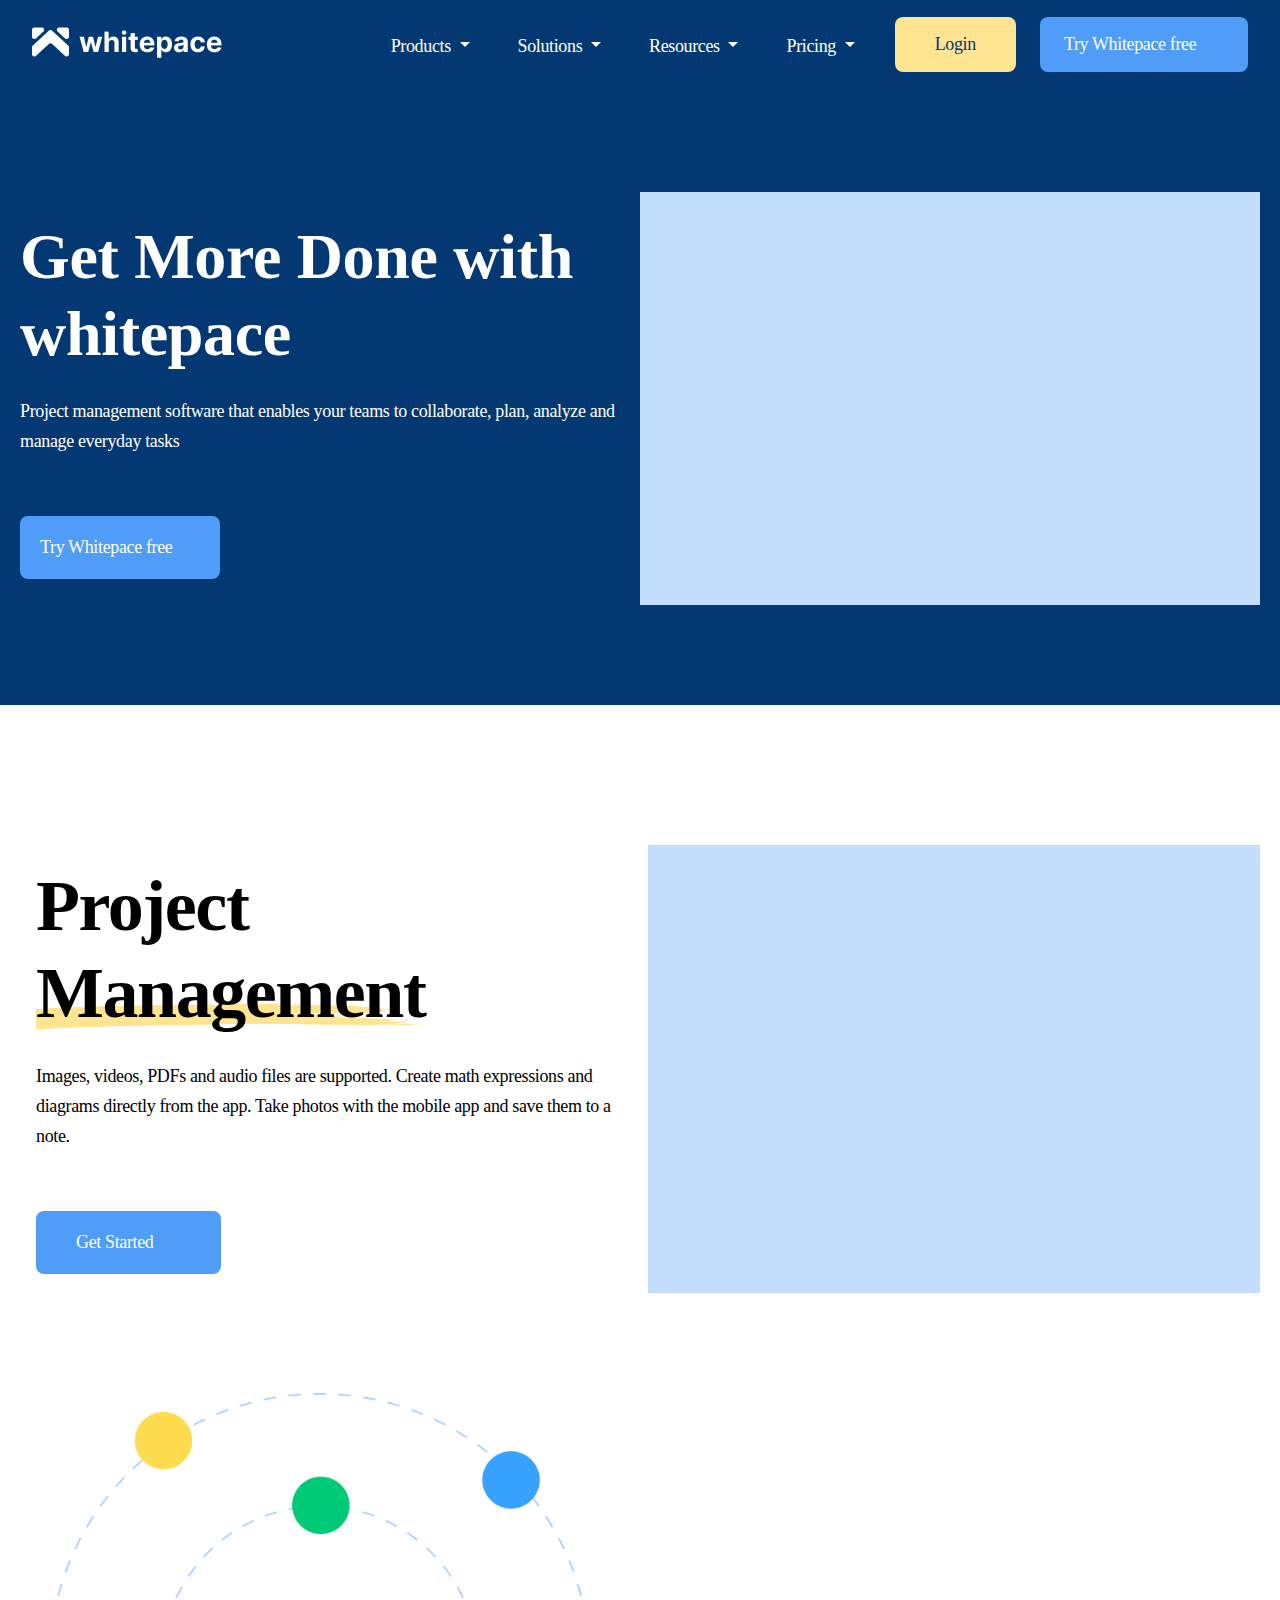
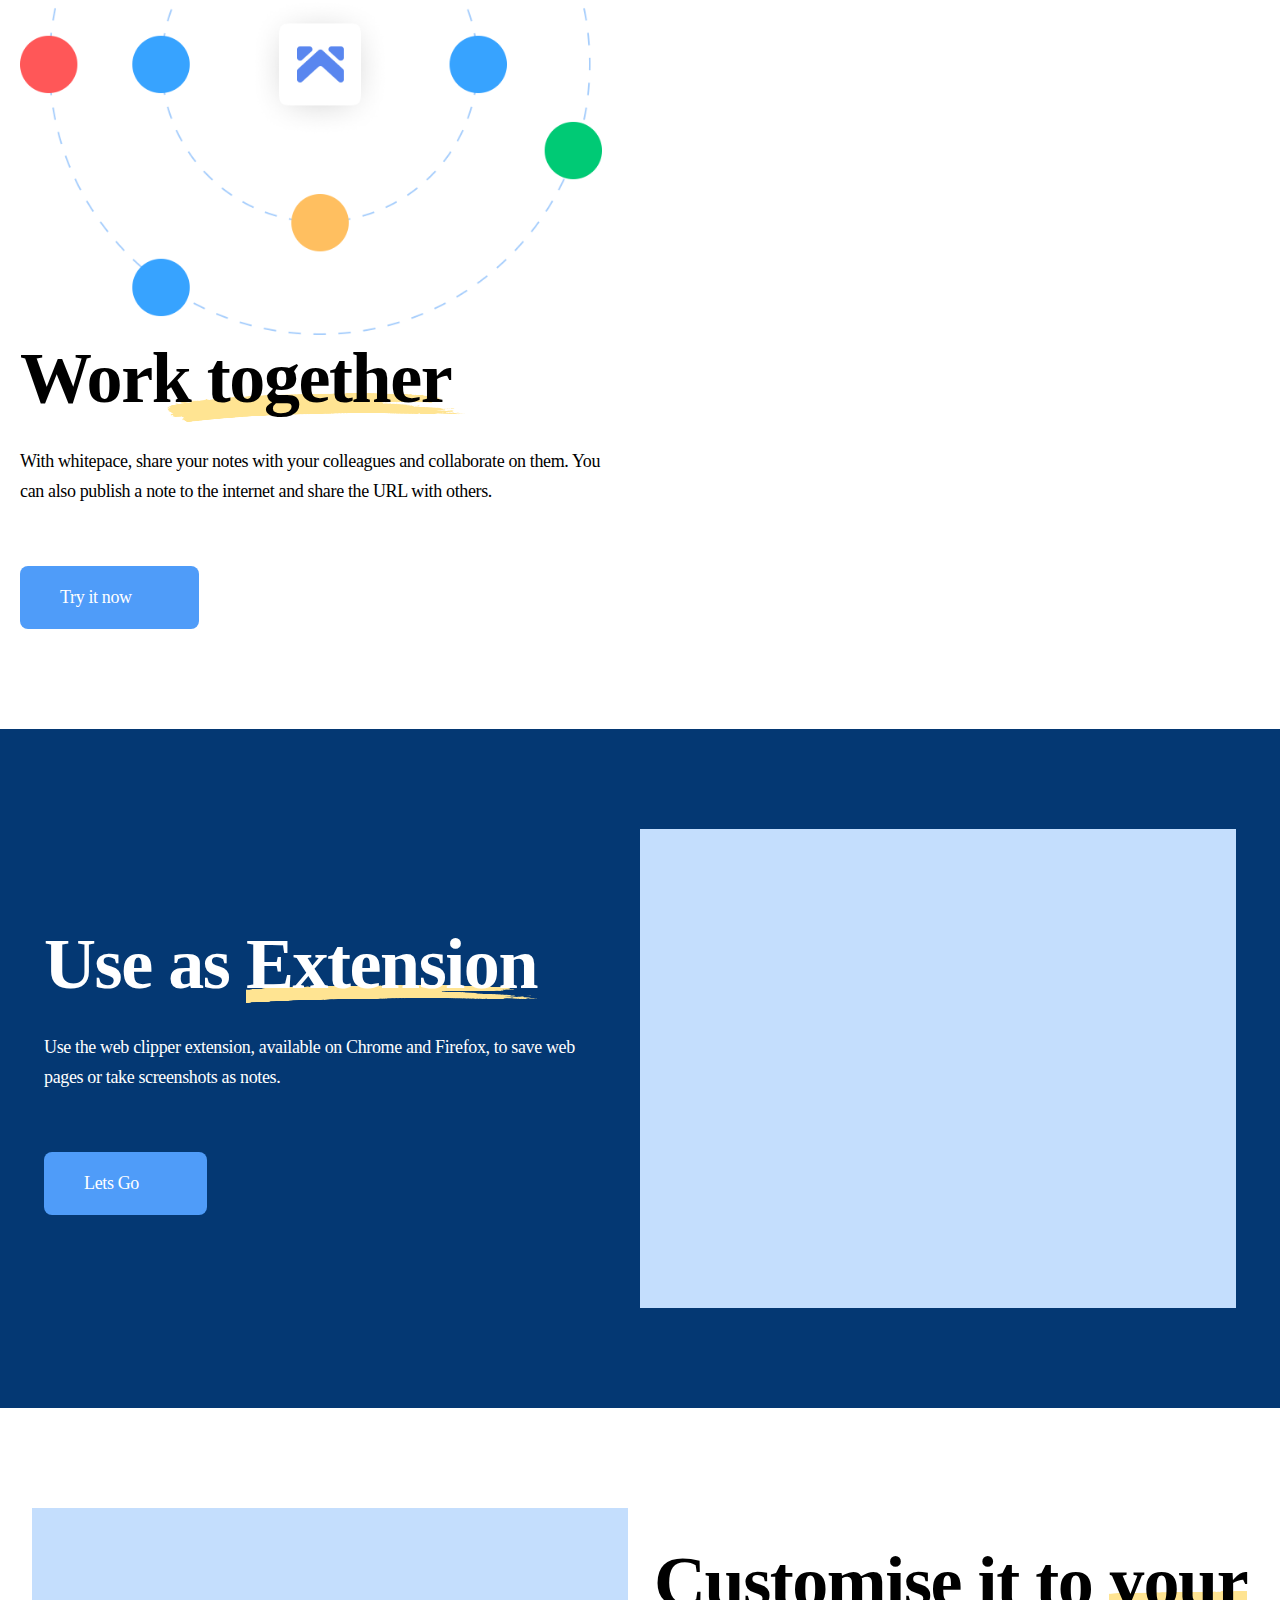
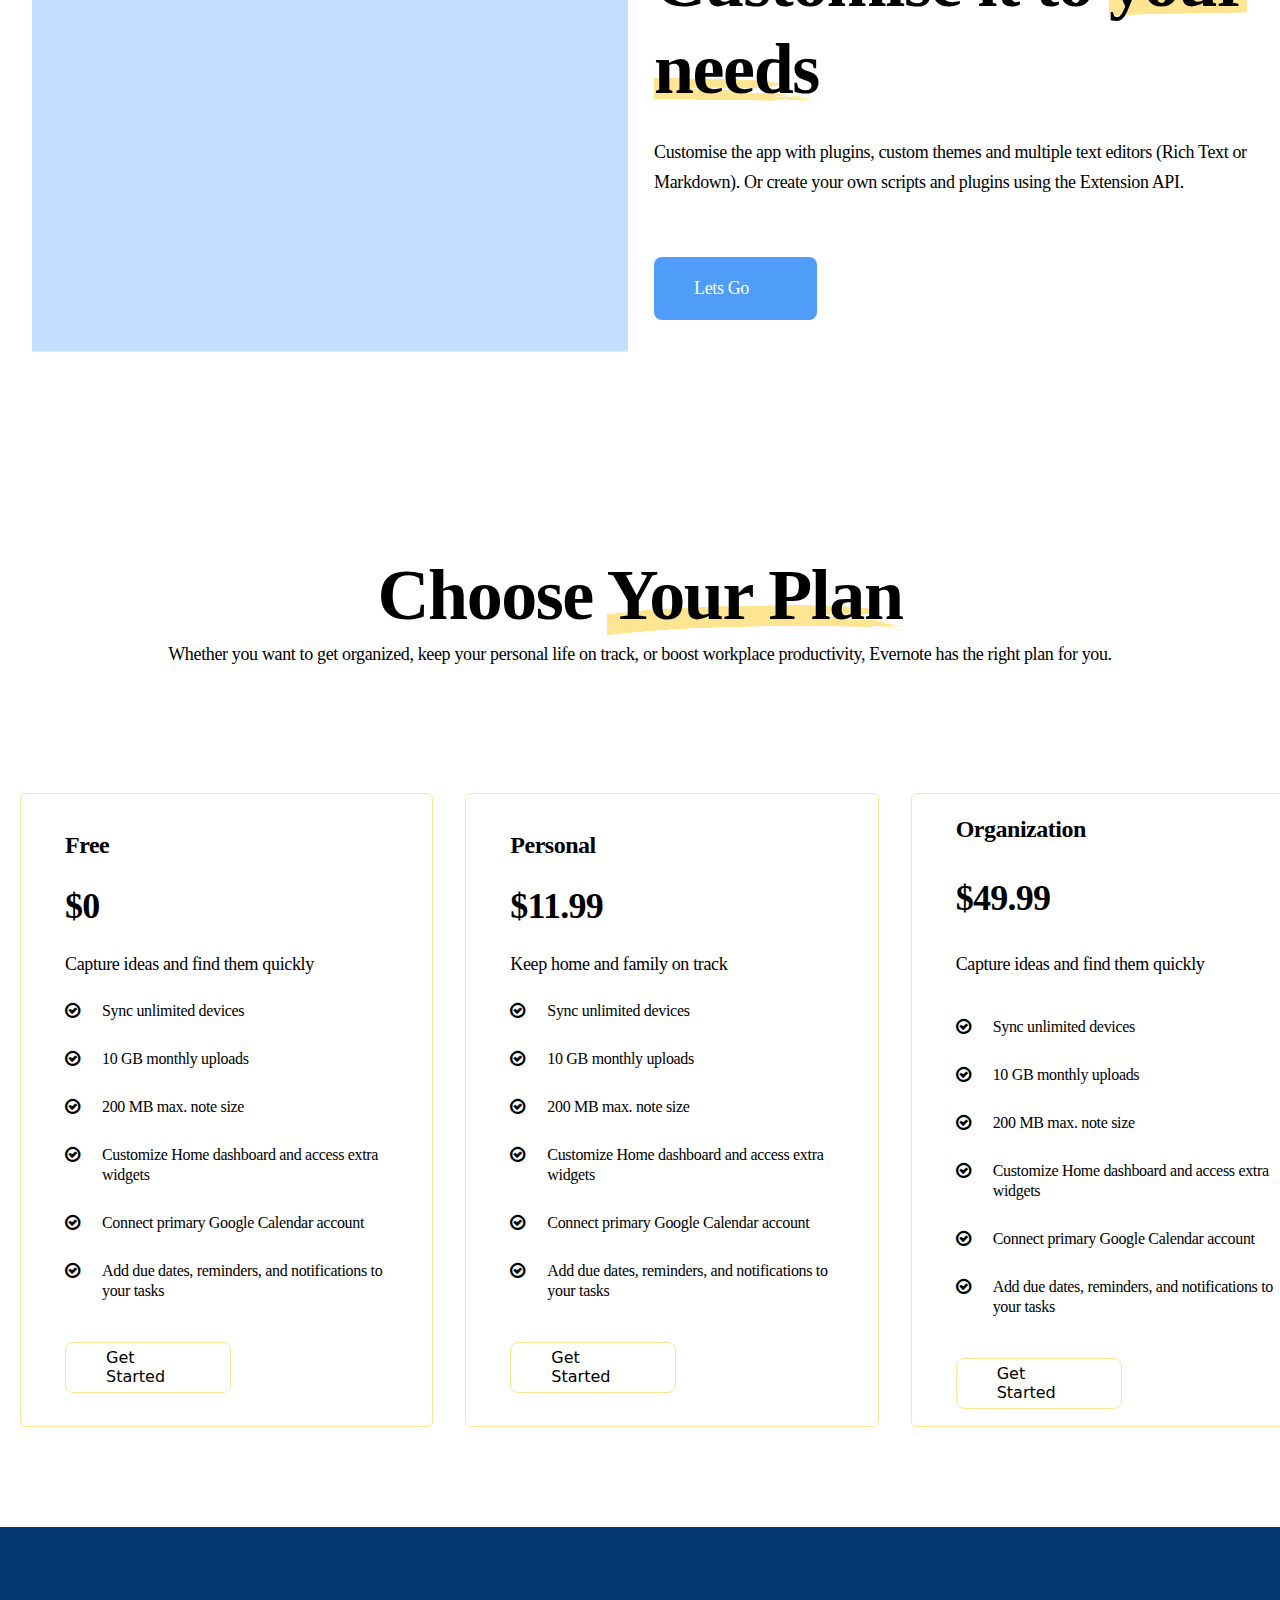
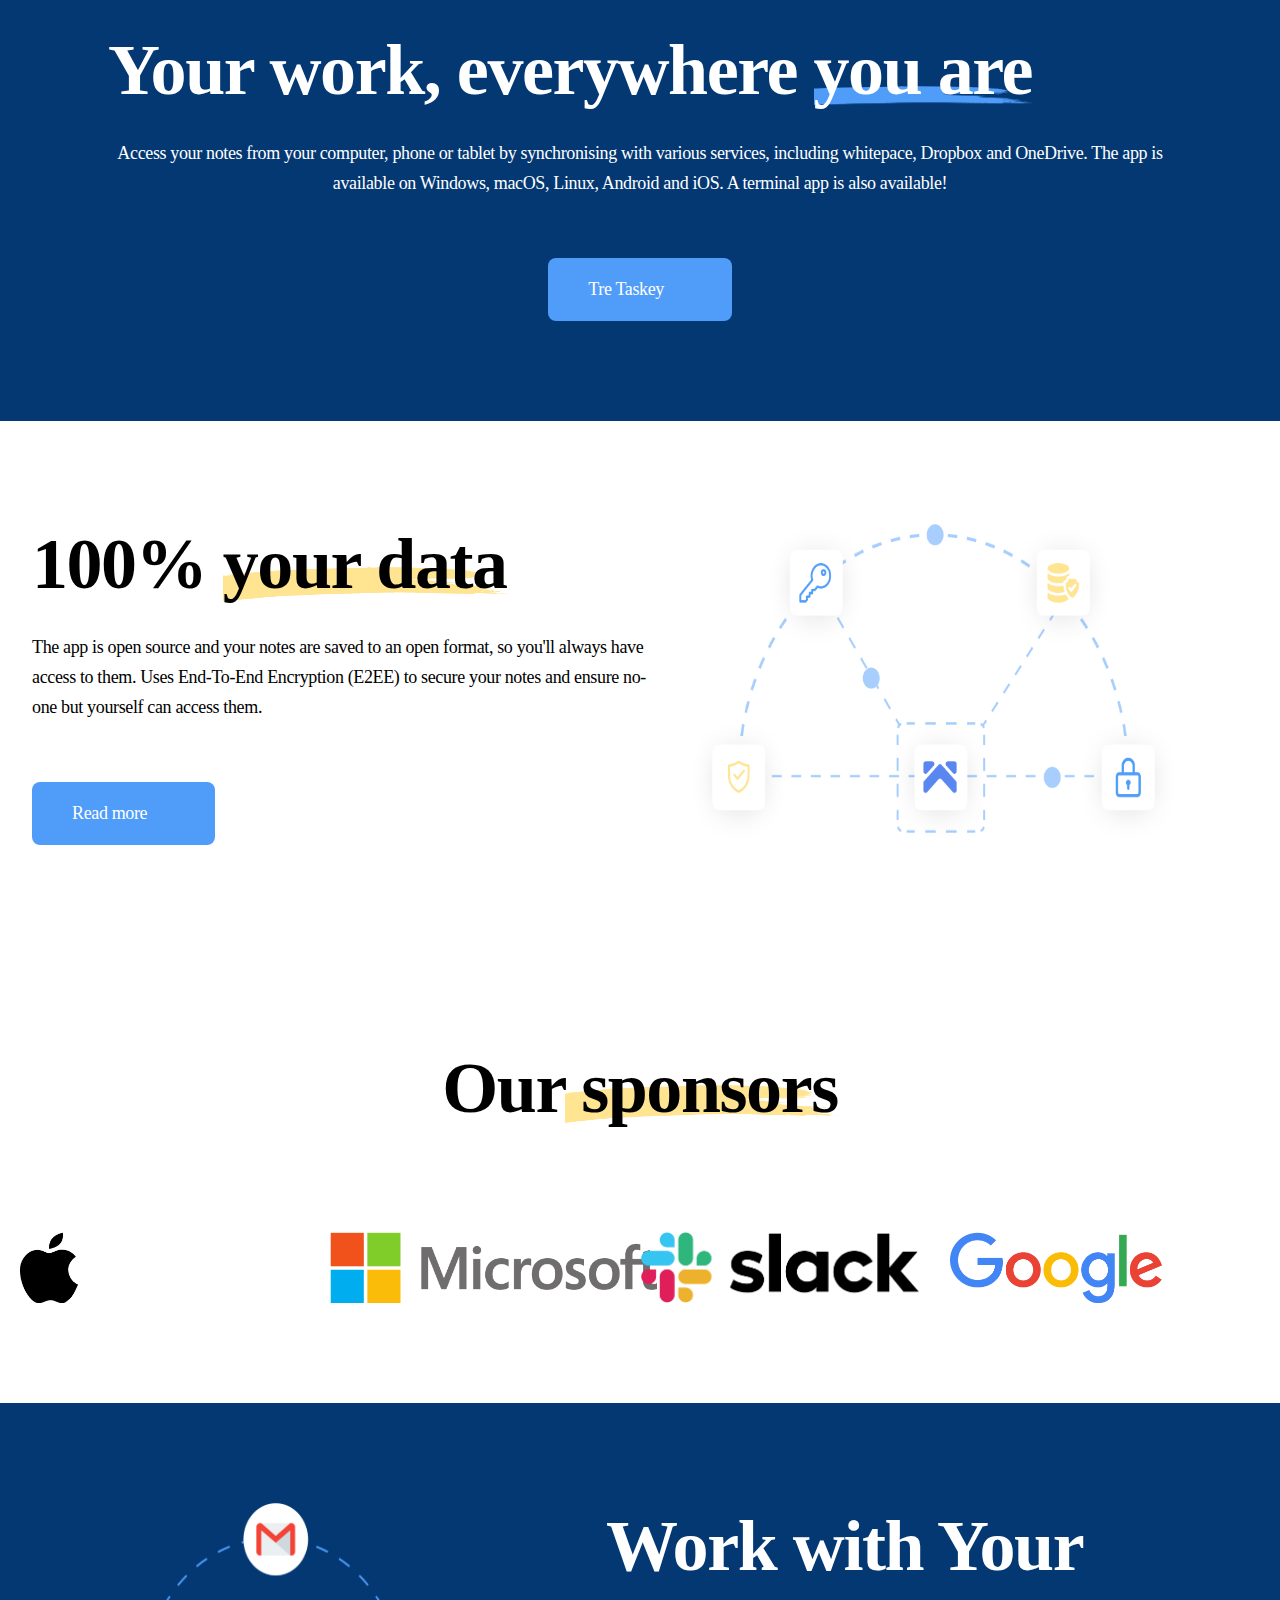
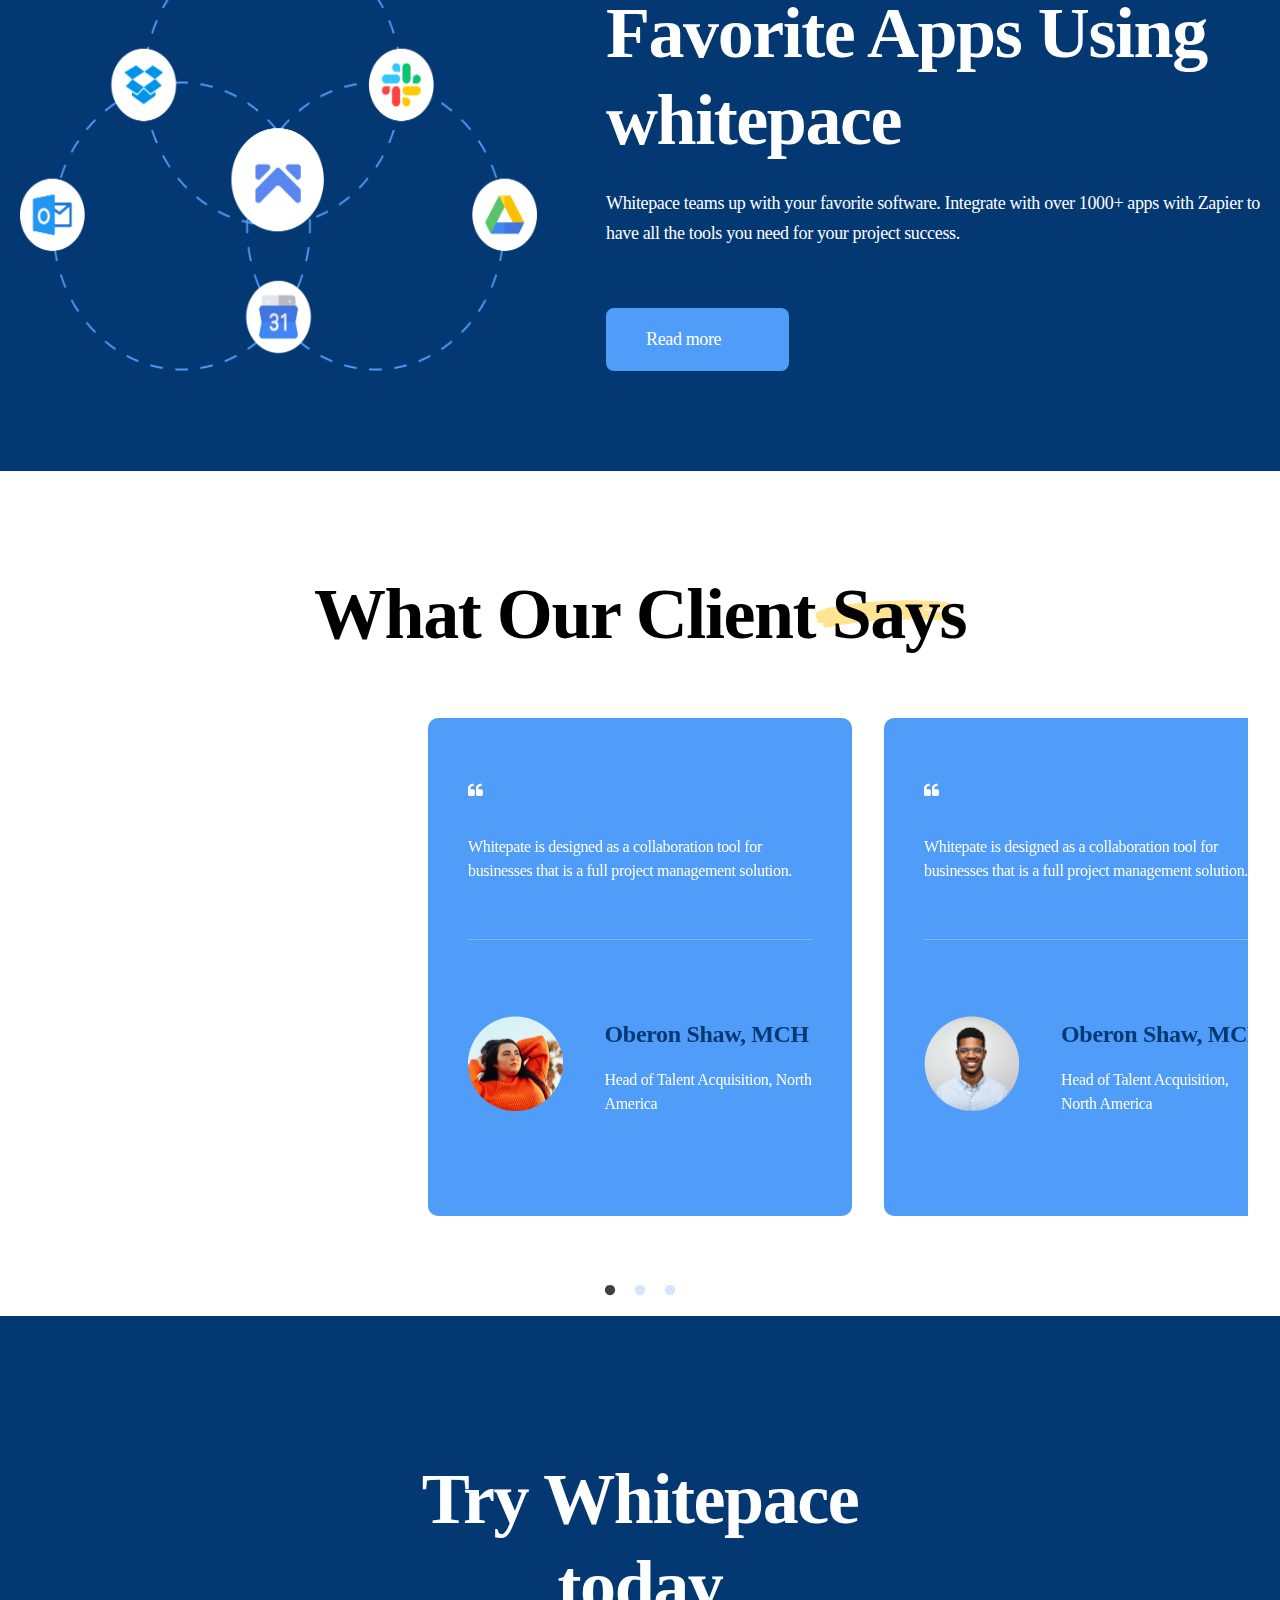
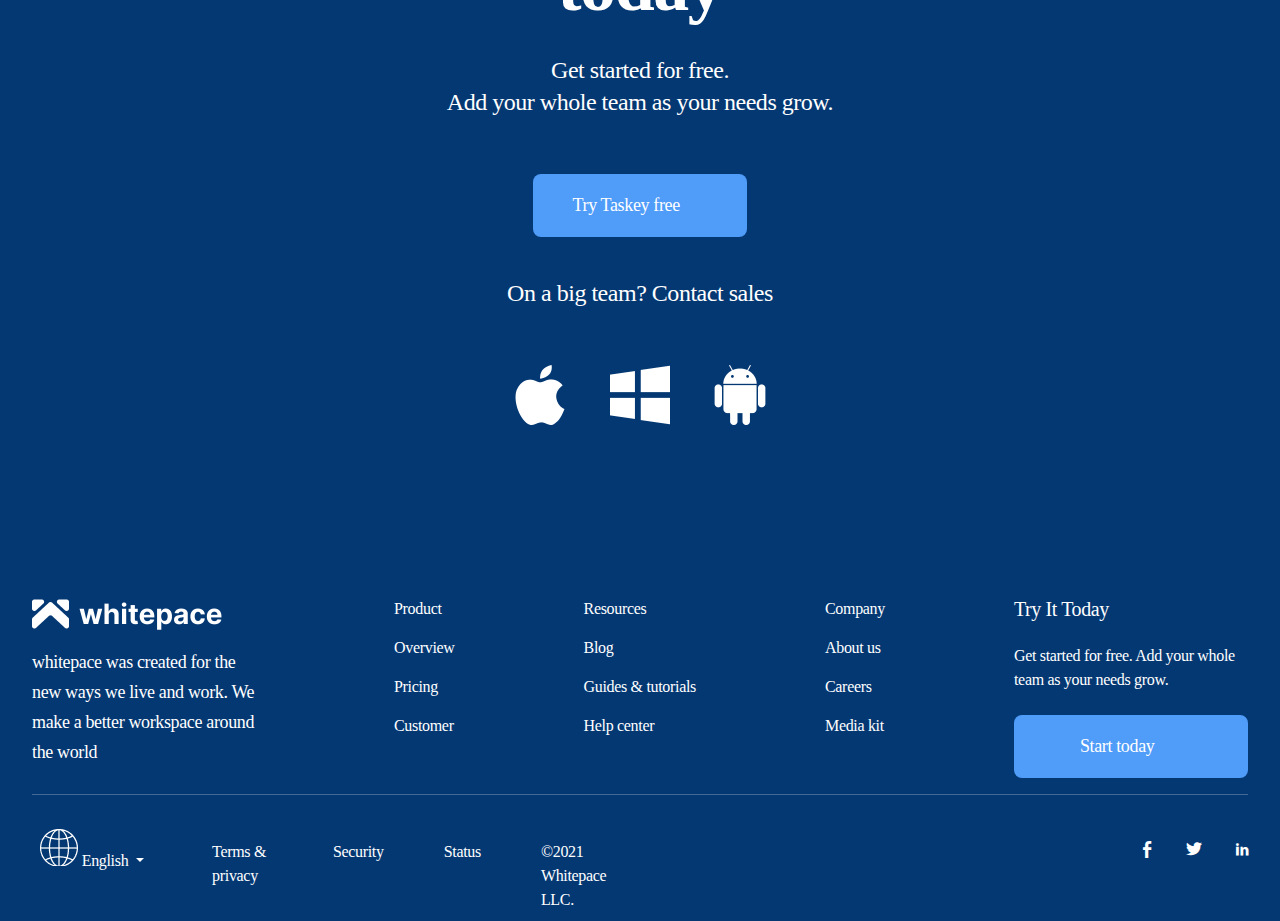
==== commit 055d2c25: "17" ====
--- a/index.html
+++ b/index.html
@@ -122,7 +122,7 @@
         </div>
     </section>
     <section class="second">
-        <div class="container-fluid d-flex pe-0 ps-0 centering">
+        <div class="container-fluid d-flex pe-0 ps-0 centering space">
             <div class="row ps-3">
                 <div class="d-flex centering_sb gap_for_second ps-0 pe-0 for_mb">
                     <div
@@ -149,7 +149,7 @@
     <section class="third">
         <div class="container-fluid pe-0 ps-0">
             <div class="row centering_sb gap_for_xl3 centering substitute_for_mb">
-                <div class="col-xxl-6 col-xl-6 col-lg-6 col-md-12 d-flex workImg for_mb textCenter workImage">
+                <div class="col-xxl-6 col-xl-6 col-lg-6 col-md-12 ps-0 pe-0 d-flex workImg for_mb textCenter workImage">
                     <img src="image/WorkImage.png" alt="workImage">
                 </div>
                 <div
@@ -365,7 +365,7 @@
     </section>
     <section class="eighth">
         <div class="container-fluid pe-0 ps-0">
-            <div class="row d-flex for_mb substitute_for_mb gap_for_eighth">
+            <div class="row d-flex for_mb substitute_for_mb gap_for_eighth space">
                 <div
                     class="col-xxl-7 col-xl-7 col-lg-7 col-md-12 d-flex flex-column align-items-start align-self-center your_data for_mb">
                     <div class="d-flex flex-column your_data_info textCenter">
--- a/style.css
+++ b/style.css
@@ -192,15 +192,16 @@
 }
 
 .info {
-    width: 672px;
-    height: 411px;
+    max-width: 672px;
+    height: auto;
     padding: 0px;
     row-gap: 60px;
 }
 
 .officeImg {
-    width: 824px;
-    max-height: 549px;
+    width: 100%;
+    max-width: 824px;
+    max-height: auto;
     background: #C4DEFD;
 }
 
@@ -211,8 +212,9 @@
 }
 
 .projectImg {
-    width: 748px;
-    max-height: 547px;
+    width: 100%;
+    max-width: 748px;
+    height: auto;
     background: #C4DEFD;
 }
 
@@ -232,8 +234,9 @@
 }
 
 .work {
-    width: 670px;
-    max-height: 294px;
+    width: 100%;
+    max-width: 670px;
+    height: auto;
     padding: 0px;
     row-gap: 60px;
 }
@@ -245,14 +248,16 @@
 }
 
 .extension {
+    width: 100%;
     max-width: 697px;
-    max-height: 294px;
+    height: auto;
     row-gap: 60px;
 }
 
 .extensionImg {
-    width: 686px;
-    max-height: 479px;
+    width: 100%;
+    max-width: 686px;
+    height: 479px;
 }
 
 .fifth {
@@ -262,14 +267,16 @@
 }
 
 .customise {
+    width: 100%;
     max-width: 669px;
-    max-height: 411px;
+    height: auto;
     row-gap: 60px;
 }
 
 .customiseImg {
-    width: 714px;
-    max-height: 532.09px;
+    width: 100%;
+    max-width: 714px;
+    height: auto;
 }
 
 .sixth {
@@ -279,8 +286,9 @@
 }
 
 .titleCard {
+    width: 100%;
     max-width: 1481px;
-    min-height: 171px;
+    height: auto;
     padding: 0px 0px 123.5px;
 
 }
@@ -306,8 +314,9 @@
 }
 
 .card_li {
-    max-width: 384.33px;
-    max-height: 300px;
+    width: 100%;
+    max-width: 384px;
+    height: auto;
     position: relative;
 }
 
@@ -415,14 +424,16 @@
 }
 
 .text_block {
+    width: 100%;
     max-width: 1064px;
-    max-height: 171px;
+    height: auto;
     row-gap: 24px;
 }
 
 .text_block_group {
+    width: 100%;
     max-width: 1481px;
-    max-height: 294px;
+    height: auto;
     row-gap: 60px;
 }
 
@@ -433,21 +444,23 @@
 }
 
 .your_data {
+    width: 100%;
     max-width: 800px;
-    max-height: 324px;
+    height: auto;
     row-gap: 60px;
 }
 
 .your_data_info {
-
+    width: 100%;
     max-width: 800px;
-    max-height: 201px;
+    height: auto;
     row-gap: 24px;
 }
 
 .elementImage {
+    width: 100%;
     max-width: 681px;
-    height: 381px;
+    height: auto;
 }
 
 .ninth {
@@ -459,6 +472,7 @@
 .sponsorsImg {
     display: flex;
     flex-wrap: wrap;
+    height: auto;
     max-height: 71px;
     justify-content: space-between;
 }
@@ -474,20 +488,23 @@
 }
 
 .apps {
+    width: 100%;
     max-width: 798px;
-    height: 345px;
+    height: auto;
     row-gap: 24px;
 }
 
 .apps_group {
+    width: 100%;
     max-width: 798px;
-    height: 468px;
+    height: auto;
     row-gap: 60px;
 }
 
 .appsImg {
+    width: 100%;
     max-width: 582px;
-    max-height: 470.8px;
+    height: auto;
 }
 
 .eleventh {
@@ -558,8 +575,9 @@
 }
 
 .imageLogo {
+    width: 100%;
     max-width: 60px;
-    max-height: 60px;
+    height: auto;
 }
 
 .before-futer {
@@ -571,8 +589,9 @@
 }
 
 .title_team {
+    width: 100%;
     max-width: 608px;
-    max-height: 262px;
+    height: auto;
     row-gap: 24px;
     text-align: center;
 }
@@ -598,14 +617,14 @@
 
 .footer-image {
     max-width: 191px;
-    max-height: 34px;
+    height: auto;
 
 }
 
 .footer-bloc {
     row-gap: 15px;
     max-width: 233px;
-    height: 182px;
+    height: auto;
 }
 
 .footer-bloc a {
@@ -620,8 +639,9 @@
 }
 
 .footer-bloc2 {
+    width: 100%;
     max-width: 234px;
-    max-height: 182px;
+    height: auto;
     row-gap: 23px;
     padding: 0px;
     margin: 0px;
@@ -635,7 +655,7 @@
 .footer-navlink::before {
     content: url(image/IconLanguage.png);
     max-width: 19px;
-    max-height: 19px;
+    height: auto;
 }
 
 footer .dropdown a:hover {
@@ -652,13 +672,9 @@
 }
 
 .messengers {
-    width: 105px;
-    max-height: 16.68px;
-}
-
-.messengers-img {
-    height: 16.68445587158203px;
-    min-width: 9px;
+    width: 100%;
+    max-width: 105px;
+    height: auto;
 }
 
 .facebook::after {
--- a/media.css
+++ b/media.css
@@ -17,7 +17,6 @@
 
     .officeImg {
         max-width: 685px;
-        max-height: 456px;
     }
 
     .second {
@@ -26,12 +25,10 @@
 
     .projectImg {
         max-width: 719px;
-        max-height: 448px;
     }
 
     .info {
         max-width: 617px;
-        max-height: 411px;
     }
 
     .gap_for_second {
@@ -43,8 +40,8 @@
     }
 
     .workImg {
-        max-width: 583px;
-        max-height: 542px;
+        width: 583px;
+        height: 542px;
     }
 
     .gap_for_xl3 {
@@ -53,7 +50,6 @@
 
     .work {
         max-width: 593px;
-        max-height: 324px;
     }
 
     .gap_for_xl4 {
@@ -62,39 +58,31 @@
 
     .extension {
         max-width: 552px;
-        max-height: 381px;
     }
 
     .customiseImg {
         max-width: 670px;
-        max-height: 499px;
     }
 
     .customise {
         max-width: 606px;
-        max-height: 407px;
         padding: 0px;
     }
 
     .your_data {
         max-width: 655px;
-        max-height: 324px;
-
     }
 
     .your_data_info {
         max-width: 655px;
-        max-height: 201px;
     }
 
     .apps {
         max-width: 654px;
-        max-height: 345px;
     }
 
     .apps_group {
         max-width: 654px;
-        height: 468px;
     }
 
     .slick-slide {
@@ -141,17 +129,18 @@
 
     .officeImg {
         max-width: 526px;
-        max-height: 350px;
     }
 
     .projectImg {
         max-width: 527px;
-        max-height: 328px;
+    }
+
+    .space {
+        justify-content: space-between;
     }
 
     .info {
         max-width: 528px;
-        max-height: 421px;
     }
 
     .workImg {
@@ -161,7 +150,6 @@
 
     .work {
         max-width: 527px;
-        max-height: 314px;
     }
 
     .gap_for_xl3 {
@@ -174,56 +162,46 @@
 
     .extension {
         max-width: 528px;
-        max-height: 284px;
     }
 
     .extensionImg {
         max-width: 459px;
-        max-height: 320px;
     }
 
     .customiseImg {
         max-width: 534px;
-        max-height: 397px;
     }
 
     .customise {
         max-width: 494px;
-        max-height: 391px;
         padding: 0px;
     }
 
     .your_data {
         max-width: 526px;
-        max-height: 344px;
         padding: 0px;
     }
 
     .your_data_info {
         max-width: 526px;
-        max-height: 221px;
     }
 
     .elementImage {
         max-width: 562px;
-        max-height: 314px;
         align-self: center;
     }
 
     .apps {
         max-width: 460px;
-        max-height: 422px;
     }
 
     .apps_group {
         max-width: 460px;
-        height: 545px;
         row-gap: 130px;
     }
 
     .appsImg {
         max-width: 528px;
-        max-height: 427px;
         align-self: center;
     }
 
@@ -301,8 +279,7 @@
     }
 
     .work {
-        width: 728px;
-        height: 268px;
+        max-width: 728px;
     }
 
     .gap_for_xl3 {
@@ -416,7 +393,6 @@
     .officeImg {
         width: 100%;
         max-width: 286px;
-        max-height: 191px;
     }
 
     .info {
@@ -427,7 +403,6 @@
 
     .projectImg {
         max-width: 286px;
-        max-height: 177px;
     }
 
     .workImage {
@@ -437,7 +412,6 @@
 
     .work {
         max-width: 288px;
-        max-height: 348px;
     }
 
     .extensionImg {
@@ -451,12 +425,10 @@
 
     .customiseImg {
         max-width: 288px;
-        max-height: 214px;
     }
 
     .customise {
         max-width: 288px;
-        max-height: 386px;
     }
 
     .gap_for_fifth {
@@ -475,13 +447,12 @@
 
     .text_block {
         max-width: 288px;
-        max-height: 396px;
+       
     }
 
     .elementImage {
         width: 100%;
         max-width: 290px;
-        max-height: 162px;
     }
 
     .sponsorsImg {
@@ -490,7 +461,6 @@
 
     .appsImg {
         max-width: 286px;
-        max-height: 232px;
     }
 
     .gap_for_footer {
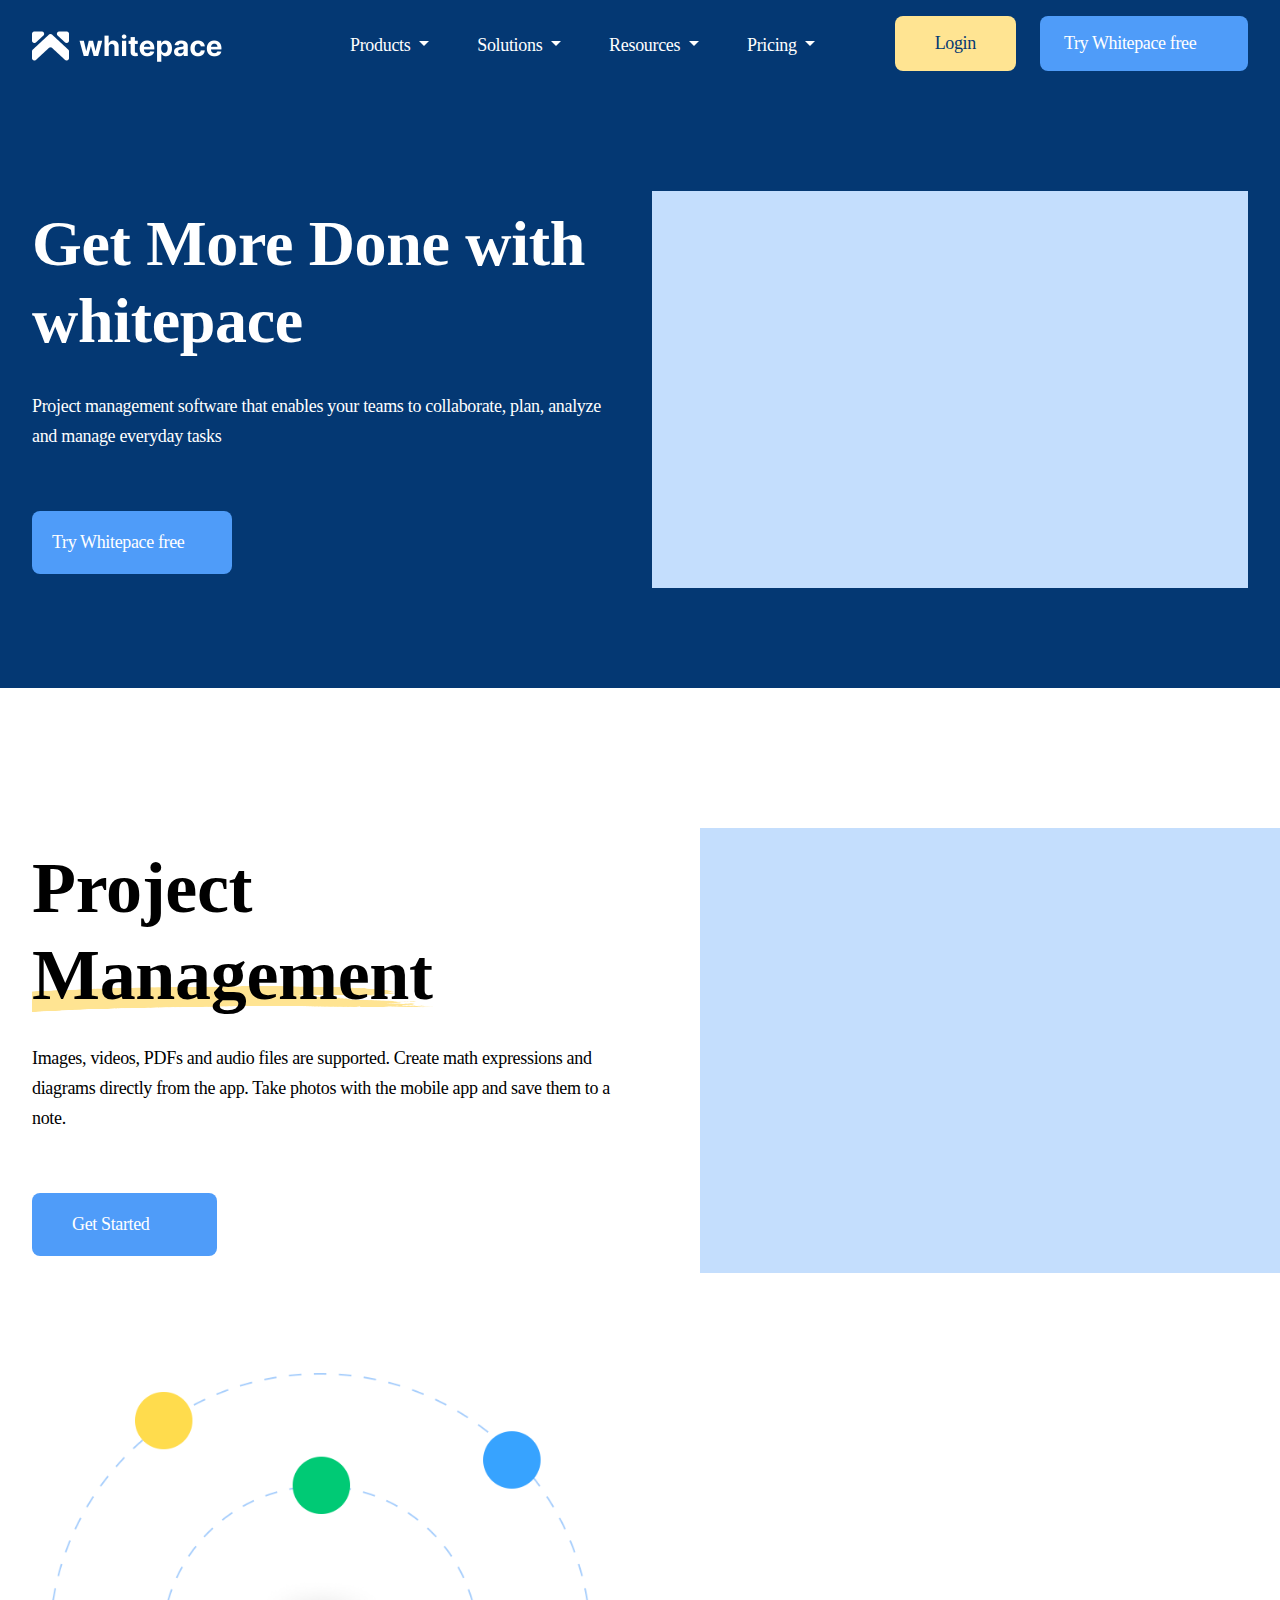
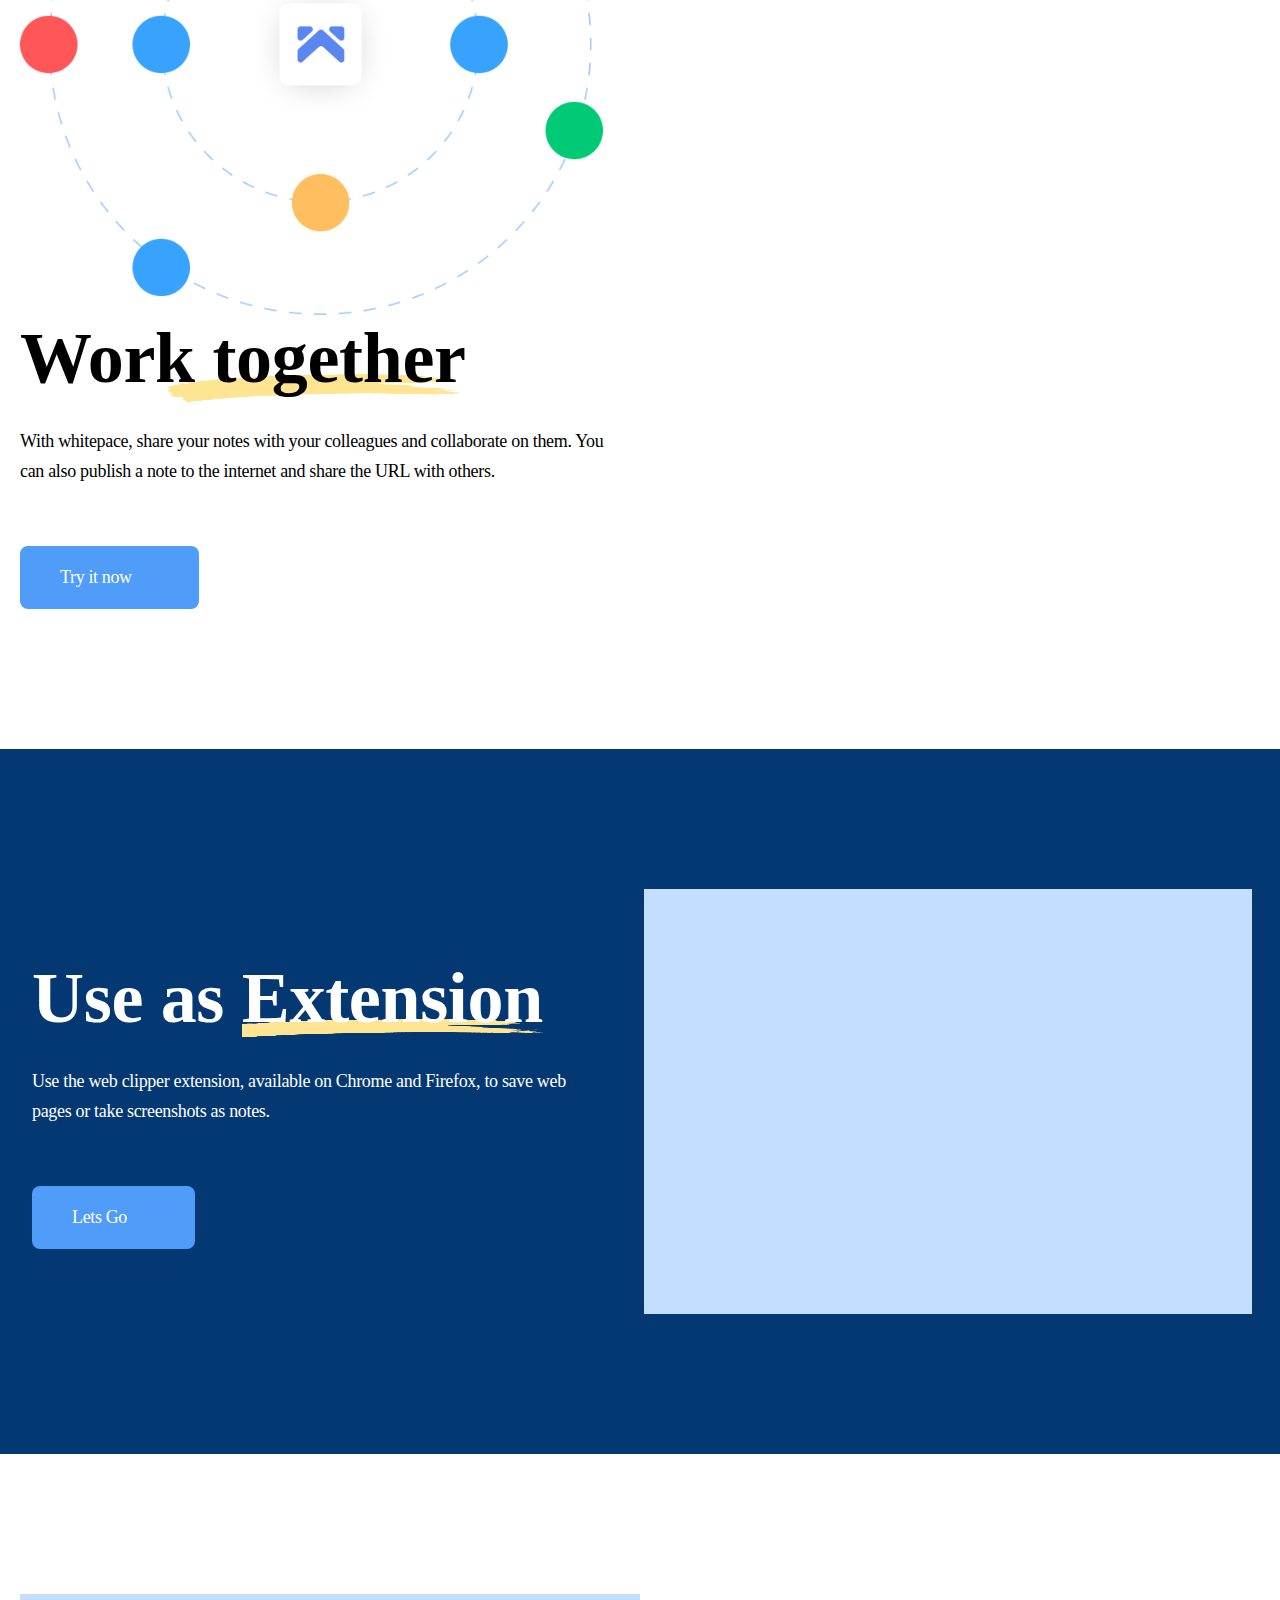
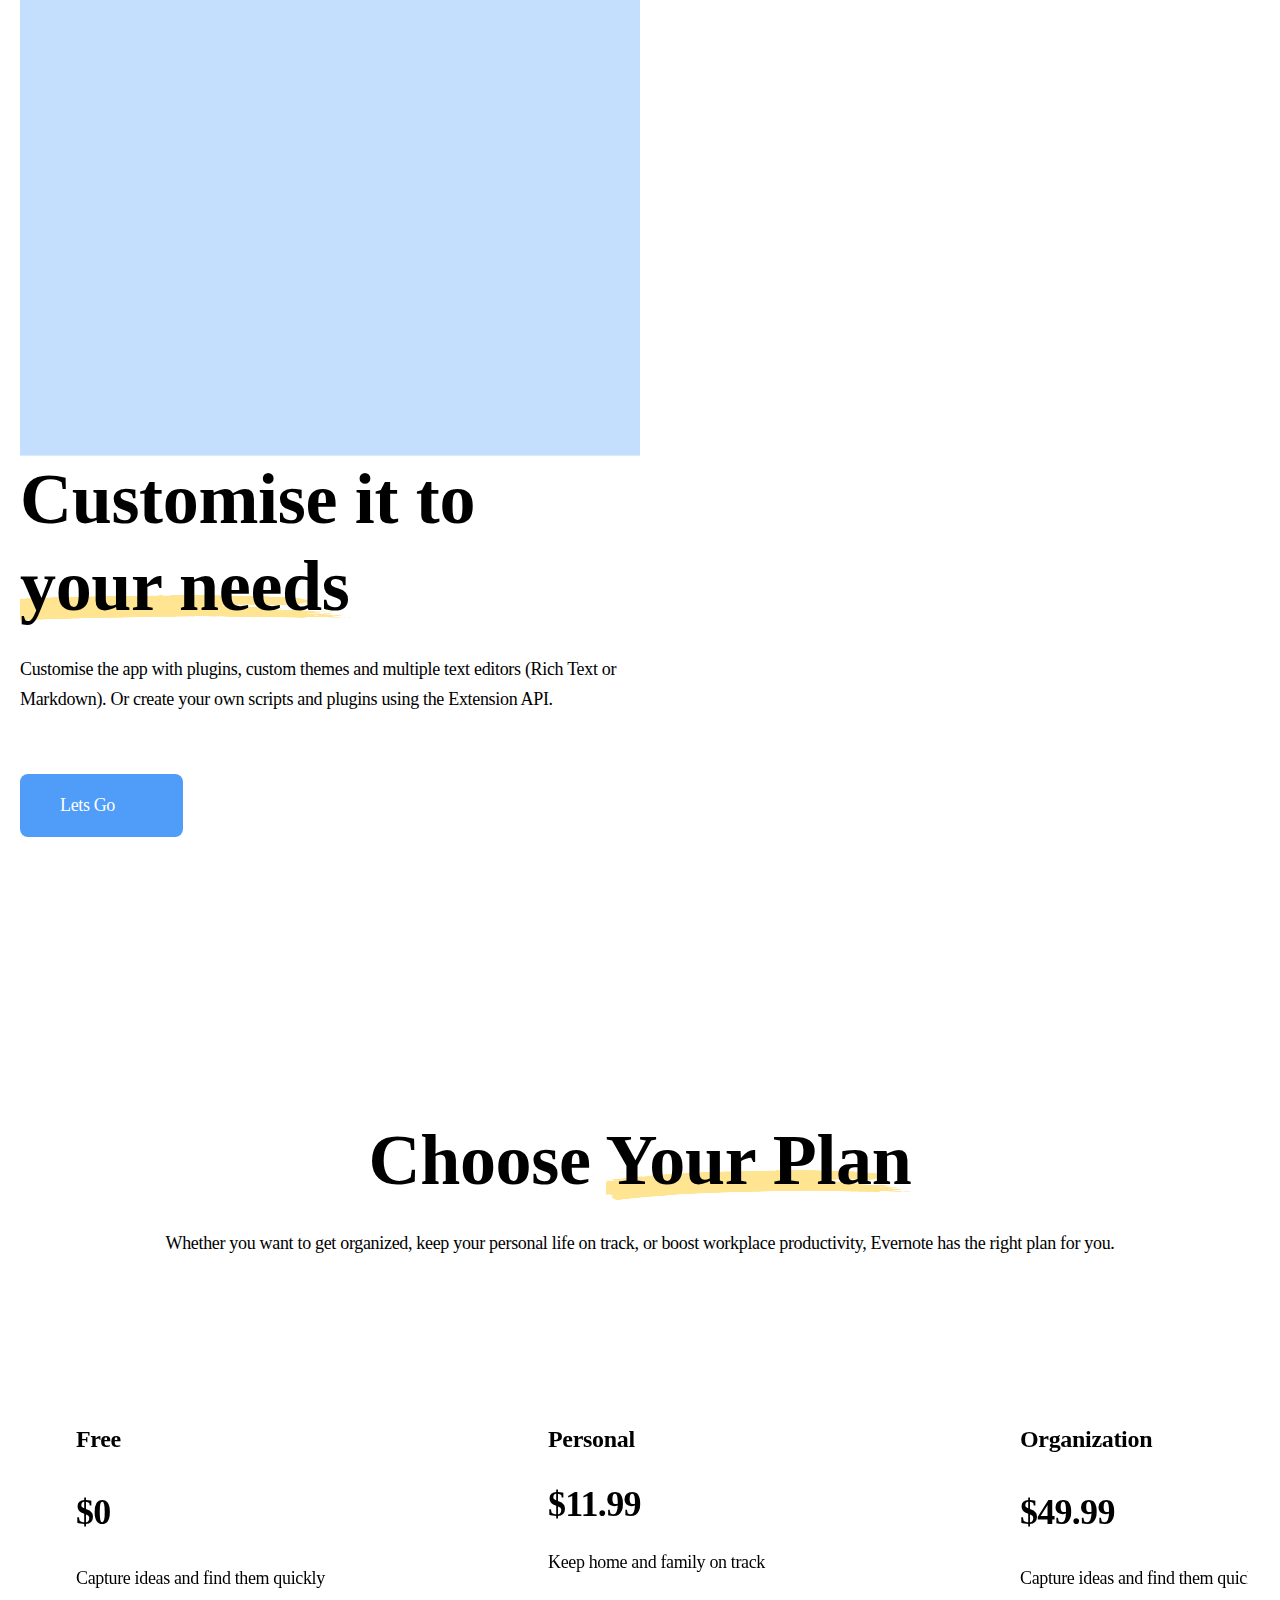
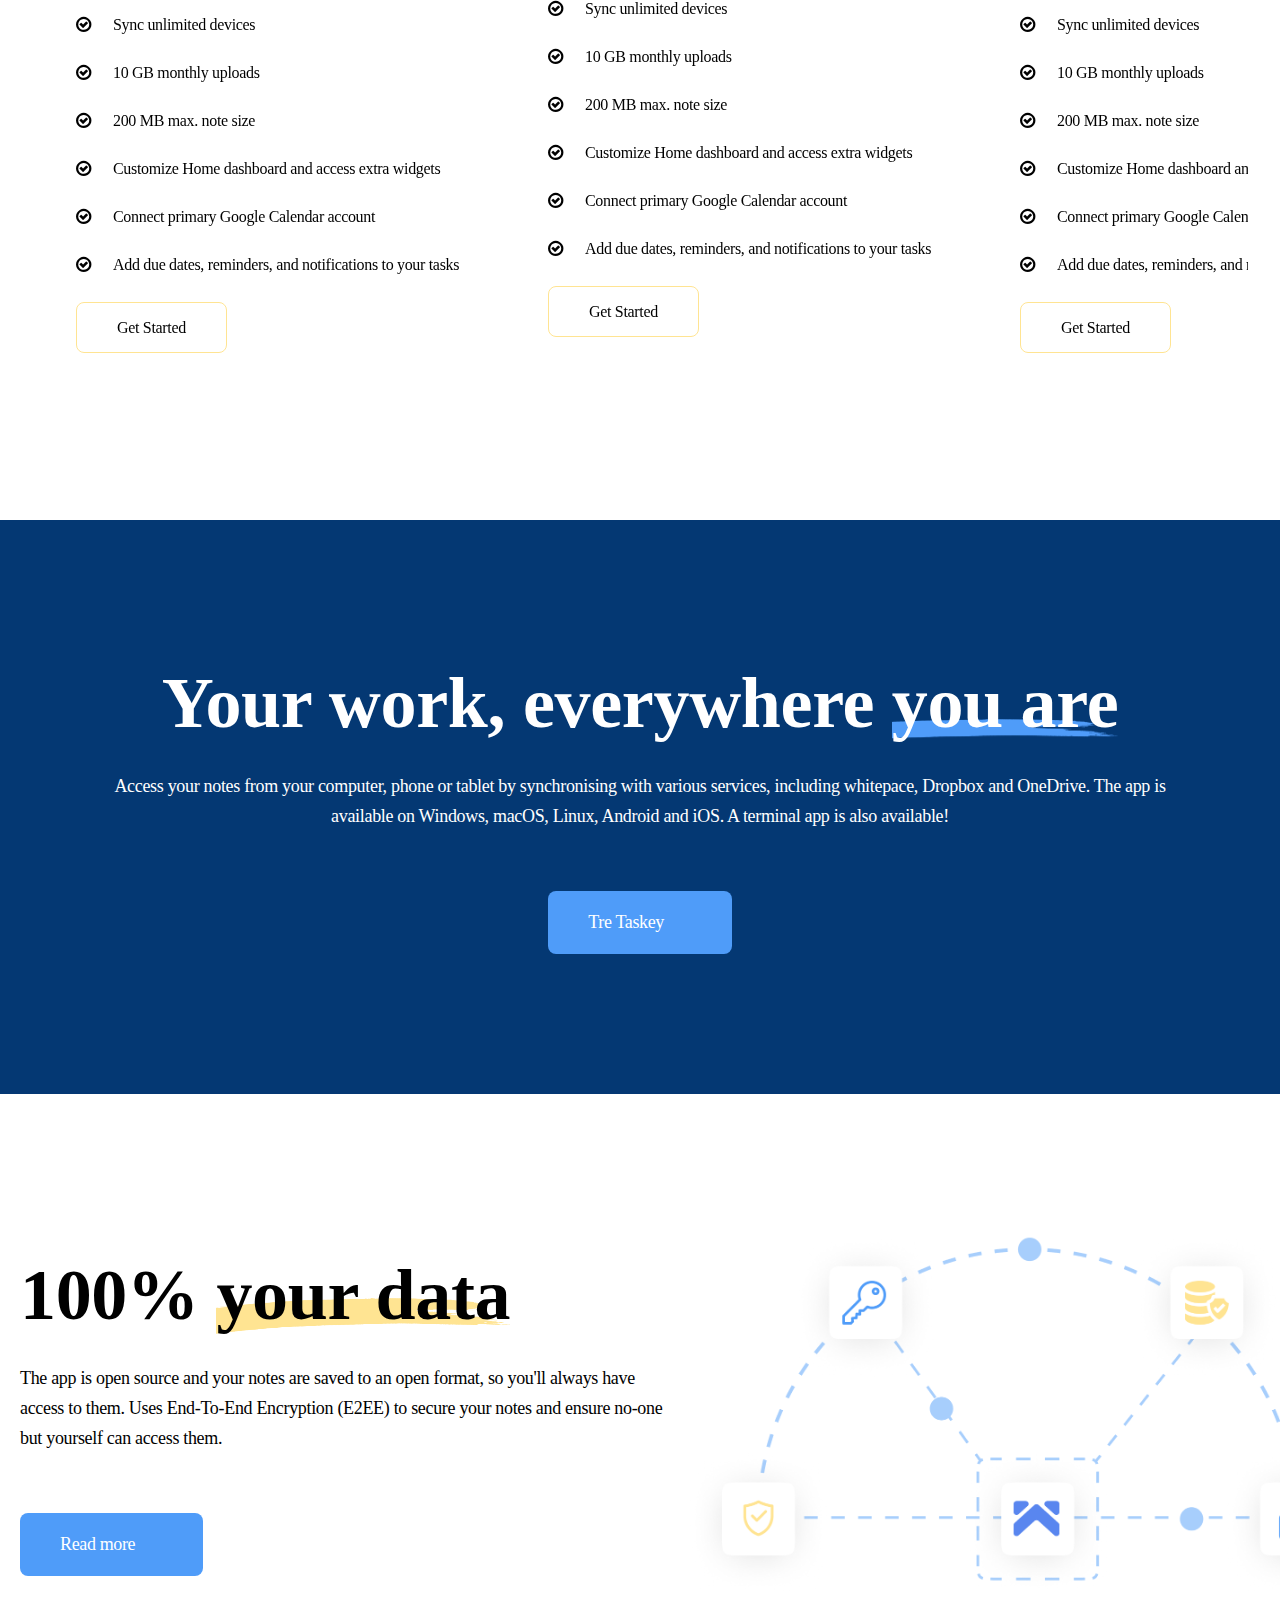
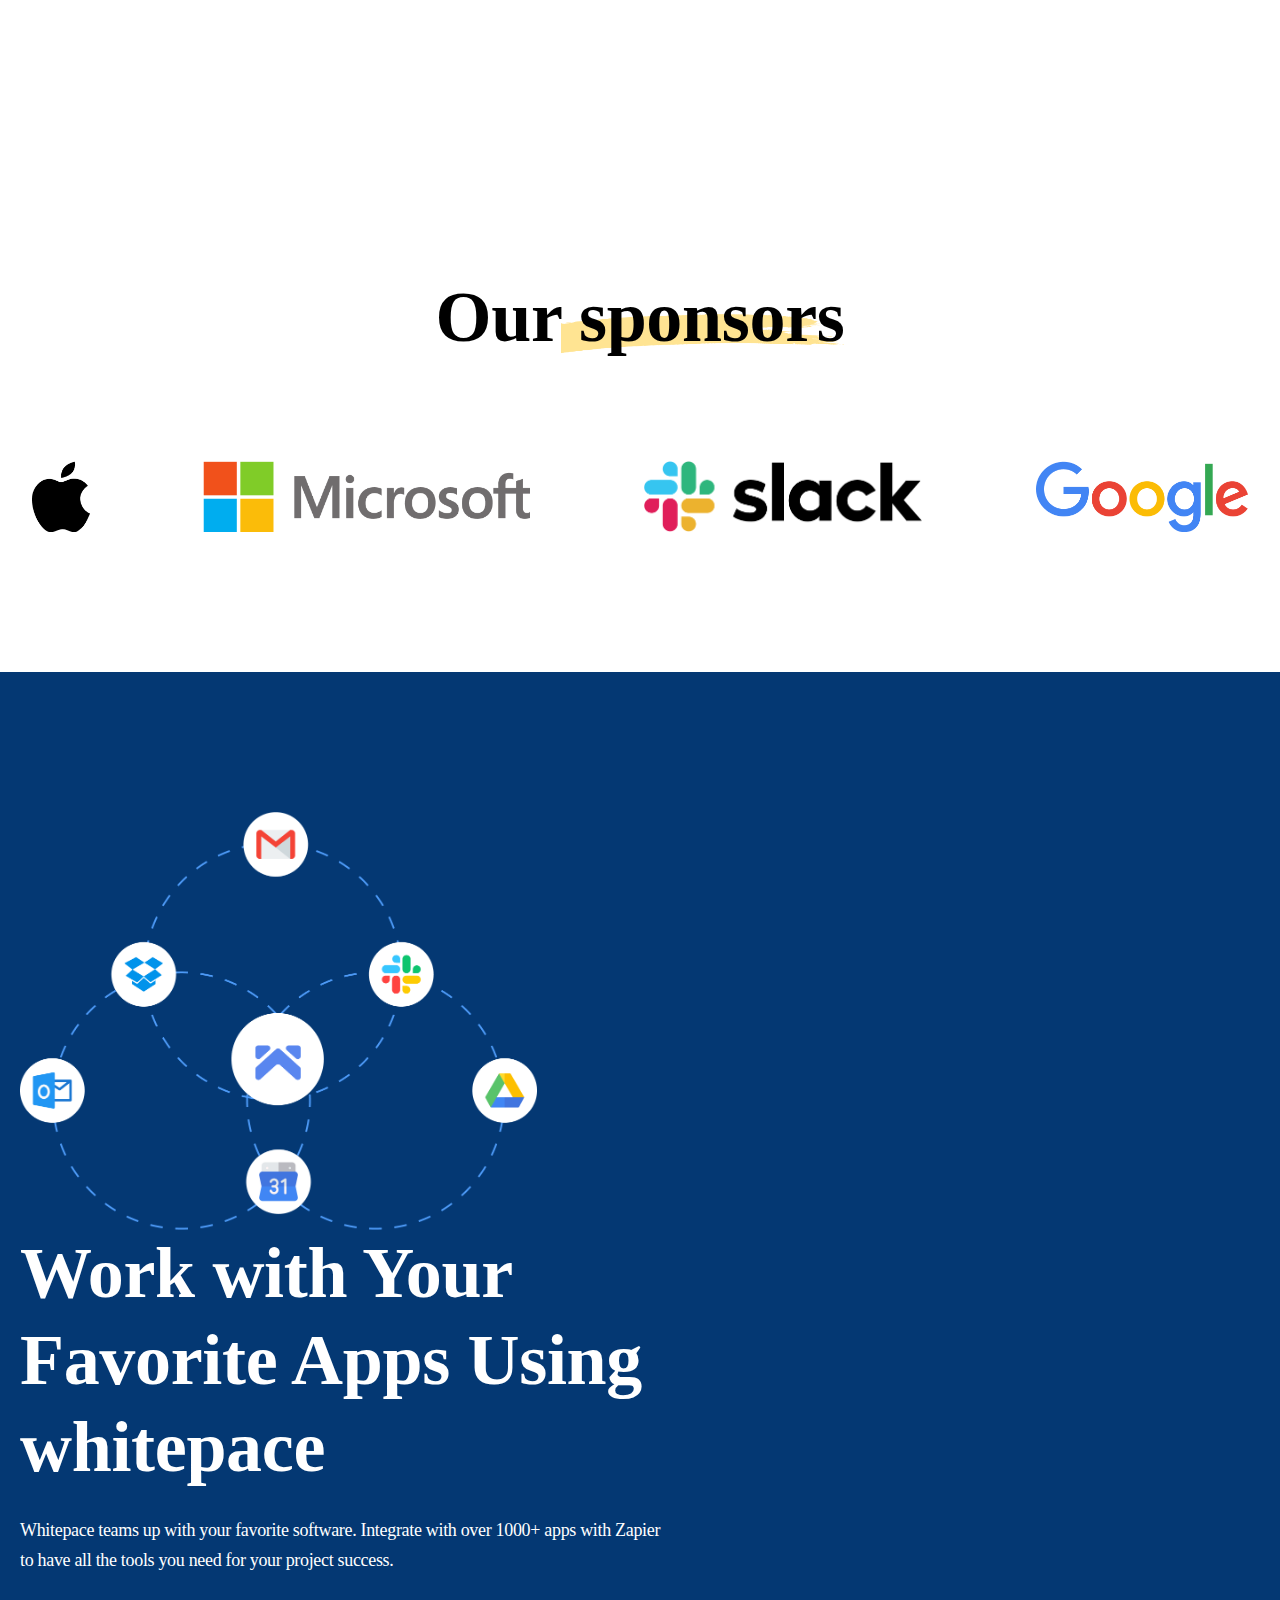
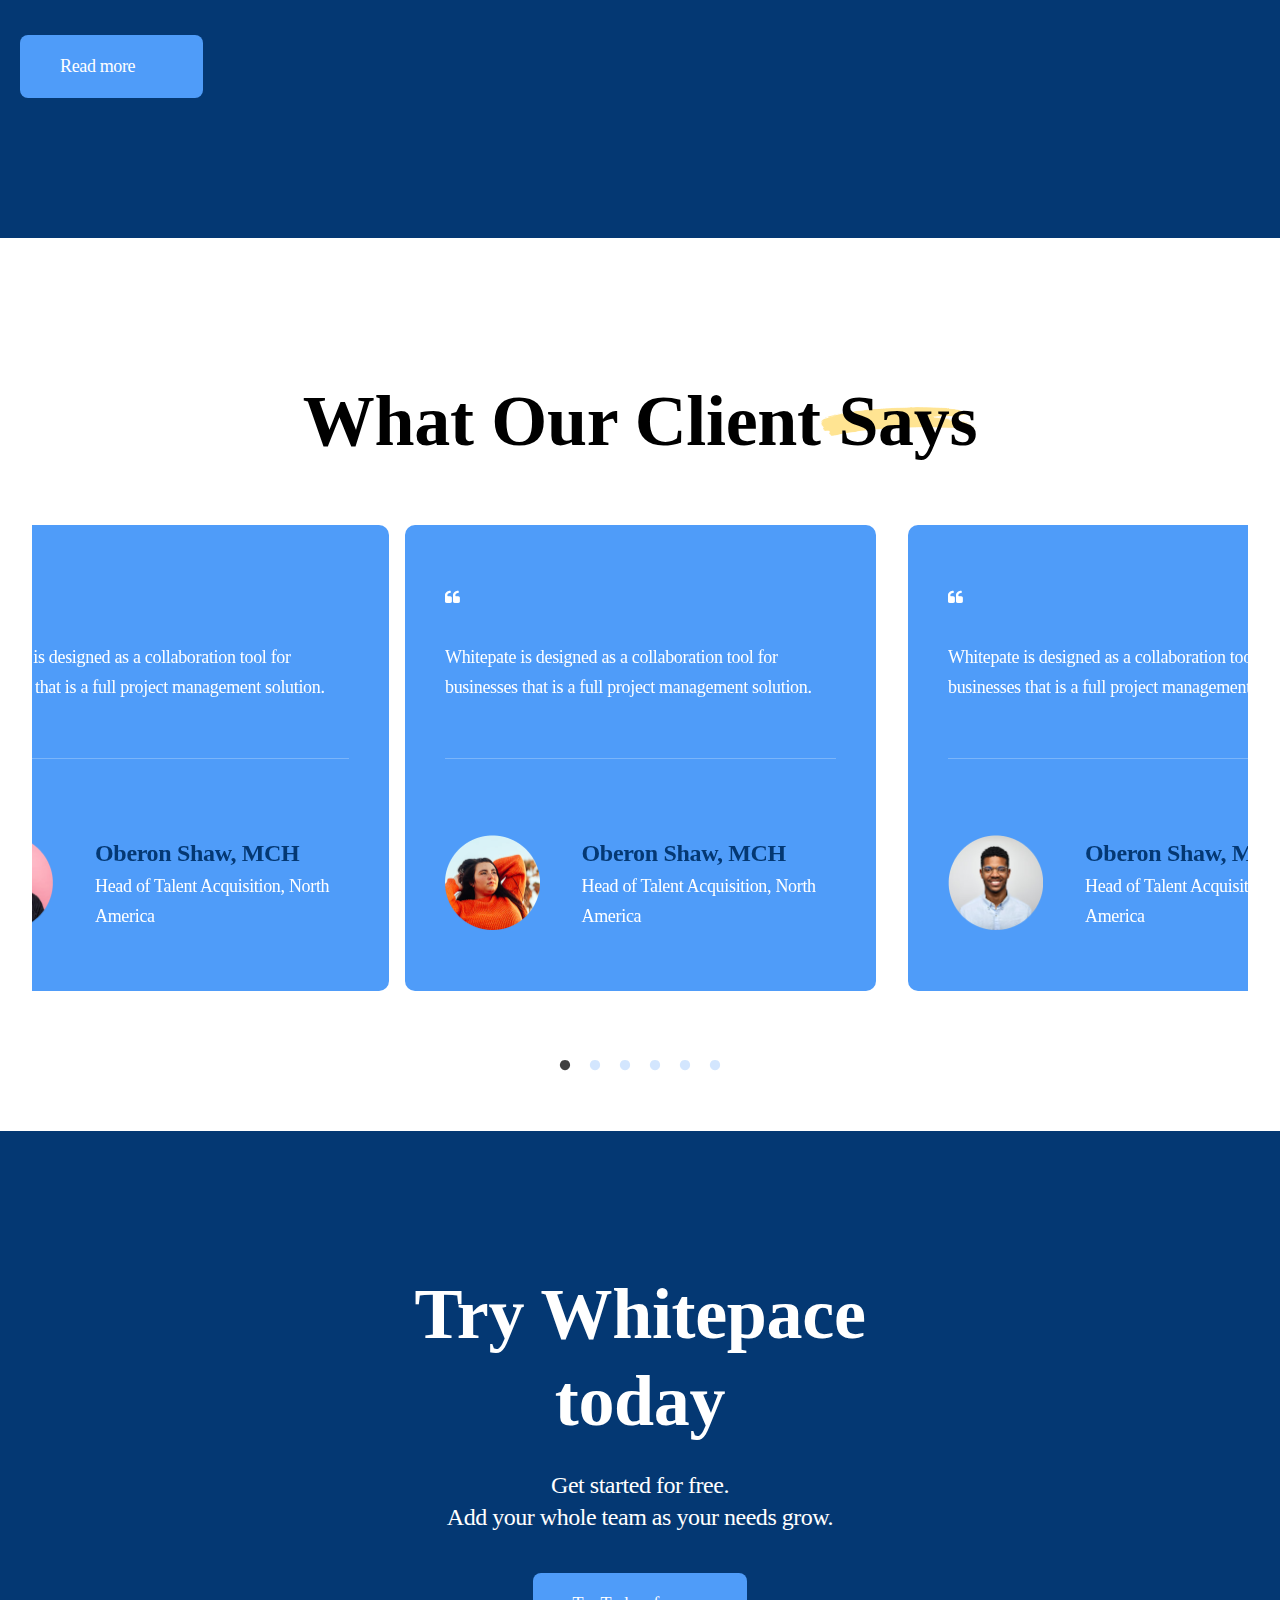
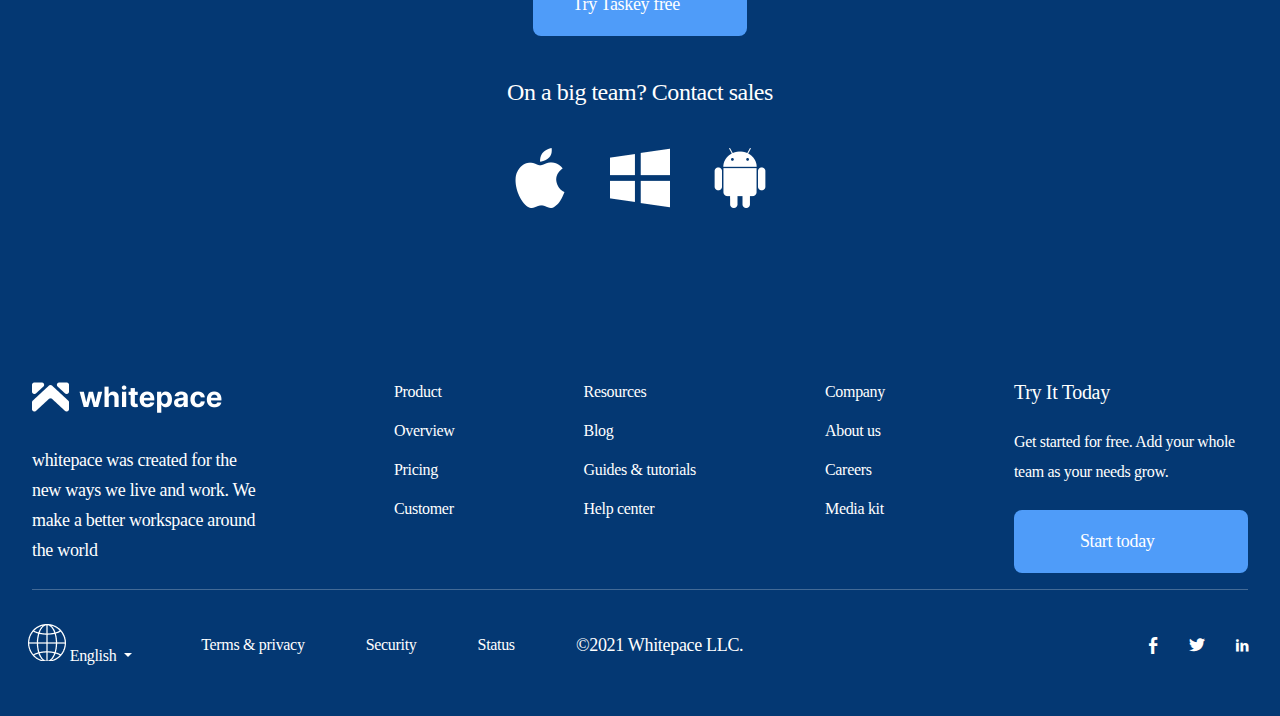
==== commit 3c9dae25: "last" ====
--- a/index.html
+++ b/index.html
@@ -23,15 +23,15 @@
 
 <body>
     <header>
-        <div class="container-fluid pe-0 ps-0">
-            <div class="row">
-                <div class="col-3 d-flex justify-content-start mt-2">
-                    <img src="image/Logo.png" alt="Logo">
-                </div>
-                <div class="col-9 d-flex justify-content-end letter">
+        <div class="container-fluid">
+            <div class="row">
+                <div class="col-3 d-flex align-items-center">
+                    <a href="#"><img src="image/Logo.png" alt="Logo"></a>
+                </div>
+                <div class="col-9 d-flex justify-content-between">
                     <nav class="navbar navbar-expand-lg">
                         <ul class="navbar-nav navbar-nav-header">
-                            <li class="nav-item dropdown padding">
+                            <li class="nav-item dropdown">
                                 <a class="nav-link dropdown-toggle" href="#" id="navbarDropdown" role="button"
                                     data-bs-toggle="dropdown" aria-expanded="false">
                                     Products
@@ -42,7 +42,7 @@
                                     <li><a class="dropdown-item" href="#">Something else here</a></li>
                                 </ul>
                             </li>
-                            <li class="nav-item dropdown padding">
+                            <li class="nav-item dropdown">
                                 <a class="nav-link dropdown-toggle" href="#" id="navbarDropdown" role="button"
                                     data-bs-toggle="dropdown" aria-expanded="false">
                                     Solutions
@@ -53,7 +53,7 @@
                                     <li><a class="dropdown-item" href="#">Something else here</a></li>
                                 </ul>
                             </li>
-                            <li class="nav-item dropdown padding">
+                            <li class="nav-item dropdown">
                                 <a class="nav-link dropdown-toggle" href="#" id="navbarDropdown" role="button"
                                     data-bs-toggle="dropdown" aria-expanded="false">
                                     Resources
@@ -64,7 +64,7 @@
                                     <li><a class="dropdown-item" href="#">Something else here</a></li>
                                 </ul>
                             </li>
-                            <li class="nav-item dropdown padding">
+                            <li class="nav-item dropdown">
                                 <a class="nav-link dropdown-toggle" href="#" id="navbarDropdown" role="button"
                                     data-bs-toggle="dropdown" aria-expanded="false">
                                     Pricing
@@ -77,8 +77,8 @@
                             </li>
                         </ul>
                     </nav>
-                    <div class="d-flex" style="column-gap: 24px;">
-                        <div class="header_btn d-flex" style="column-gap: 24px;">
+                    <div class="d-flex" style="column-gap: 20px;">
+                        <div class="d-flex" style="column-gap: 24px;">
                             <div>
                                 <a href="#" class="login_btn hide_mbl">Login</a>
                             </div>
@@ -99,46 +99,47 @@
         </div>
     </header>
     <section class="first">
-        <div class="container-fluid pe-0 ps-0">
-            <div class="row d-flex gap_for_first">
-                <div
-                    class="col-xxl-5 col-xl-6 col-lg-6 col-md-12 pe-0 ps-0 d-flex flex-column align-self-center textCenter">
-                    <div class="d-flex flex-column align-items-start align-self-center" style="row-gap: 60px;">
-                        <div class="d-flex flex-column letter" style="row-gap: 24px;">
-                            <h2 class="mb-0">Get More Done with whitepace</h2>
-                            <p class="forP letter">Project management software that enables your teams to collaborate,
+        <div class="container-fluid">
+            <div class="row">
+                <div class="col-xxl-5 col-lg-6 col-md-12 align-self-center">
+                    <div class="text_block_btn">
+                        <div class="text_block">
+                            <h2>Get More Done with whitepace</h2>
+                            <p>Project management software that enables your teams to collaborate,
                                 plan, analyze and manage everyday tasks
                             </p>
                         </div>
-                        <div class="textCenter">
+                        <div>
                             <a href="#" class="button_group" style="padding: 20px;">Try Whitepace free</a>
                         </div>
                     </div>
                 </div>
-                <div class="col-xxl-7 col-xl-6 col-lg-6 col-md-12 d-flex ps-0 pe-0 centering_e centering">
-                    <img src="image/Image-container.png" alt="Image2" class="officeImg">
+                <div class="col-xxl-7 col-lg-6 col-md-12">
+                    <div class="image_block_right">
+                        <img src="image/Image-container.png" alt="Image2" class="officeImg">
+                    </div>
                 </div>
             </div>
         </div>
     </section>
     <section class="second">
-        <div class="container-fluid d-flex pe-0 ps-0 centering space">
-            <div class="row ps-3">
-                <div class="d-flex centering_sb gap_for_second ps-0 pe-0 for_mb">
-                    <div
-                        class="col-xxl-6 col-xl-6 col-lg-6 col-md-12 info d-flex flex-column align-items-start align-self-center">
-                        <div class="d-flex flex-column textCenter" style="row-gap: 24px;">
-                            <h1 class="forH1 letter">
-                                Project<span class="vector"> Management</span>
-                            </h1>
-                            <p class="forP letter">
+        <div class="container-fluid">
+            <div class="row">
+                <div class="d-flex for_mb">
+                    <div class="col-lg-6 col-md-12 text_block_btn">
+                        <div class="text_block">
+                            <div>
+                                <h1>Project</h1>
+                                <h1><span class="vector"> Management</span></h1>
+                            </div>
+                            <p>
                                 Images, videos, PDFs and audio files are supported. Create math expressions and diagrams
                                 directly from the app. Take photos with the mobile app and save them to a note.
                             </p>
                         </div>
-                        <a href="#" class="textCenter button_group">Get Started</a>
-                    </div>
-                    <div class="col-xxl-6 col-xl-6 col-lg-6 col-md-12 d-flex pe-0 ps-0 for_mb textCenter">
+                        <a href="#" class="button_group">Get Started</a>
+                    </div>
+                    <div class="col-lg-6 col-md-12 image_block_right">
                         <img src="image/Image-container2.png" alt="Image1" class="projectImg">
                     </div>
                 </div>
@@ -147,23 +148,21 @@
         </div>
     </section>
     <section class="third">
-        <div class="container-fluid pe-0 ps-0">
-            <div class="row centering_sb gap_for_xl3 centering substitute_for_mb">
-                <div class="col-xxl-6 col-xl-6 col-lg-6 col-md-12 ps-0 pe-0 d-flex workImg for_mb textCenter workImage">
-                    <img src="image/WorkImage.png" alt="workImage">
-                </div>
-                <div
-                    class="col-xxl-6 col-xl-6 col-lg-6 col-md-12 d-flex flex-column align-items-start align-self-center work for_mb">
-                    <div class="d-flex flex-column textCenter" style="row-gap: 24px;">
-                        <h1 class="forH1 letter vector vector2">
+        <div class="container-fluid">
+            <div class="row for_mb">
+                <div class="col-lg-6 col-md-12 image_block">
+                    <img src="image/WorkImage.png" alt="workImage" class="workImg">
+                </div>
+                <div class="col-lg-6 col-md-12 text_block_btn">
+                    <div class="text_block">
+                        <h1 class="vector vector2">
                             Work together
                         </h1>
-                        <p class="forP letter">
-                            With whitepace, share your notes with your colleagues and collaborate on them.
-                            You can also publish a note to the internet and share the URL with others.
-                        </p>
-                    </div>
-                    <div class="textCenter">
+                        <p>With whitepace, share your notes with your colleagues and collaborate on them.
+                            You can also publish a note to the internet and share the URL with others.</p>
+
+                    </div>
+                    <div>
                         <a href="#" class="button_group">Try it now</a>
                     </div>
                 </div>
@@ -171,26 +170,25 @@
         </div>
     </section>
     <section class="fourth">
-        <div class="container-fluid ps-0 pe-0">
-            <div class="row d-flex centering_sb me-0 ms-0">
-                <div class="d-flex for_mb centering_sb centering gap_for_fourth">
-                    <div
-                        class="col-xxl-6 col-xl-6 col-lg-6 col-md-12 pe-0 ps-0 d-flex flex-column align-items-start align-self-center extension">
-                        <div class="d-flex flex-column textCenter" style="row-gap: 24px;">
-                            <h1 class="forH1 letter">
+        <div class="container-fluid">
+            <div class="row">
+                <div class="d-flex for_mb">
+                    <div class="col-lg-6 col-md-12 text_block_btn">
+                        <div class="text_block">
+                            <h1>
                                 Use as <span class="vector vector3">Extension</span>
                             </h1>
-                            <p class="forP letter">
+                            <p>
                                 Use the web clipper extension, available on Chrome and Firefox, to save web pages or
                                 take
                                 screenshots as notes.
                             </p>
                         </div>
-                        <div class="textCenter">
+                        <div>
                             <a href="#" class="button_group">Lets Go</a>
                         </div>
                     </div>
-                    <div class="col-xxl-6 col-xl-6 col-lg-6 col-md-12 d-flex pe-0 ps-0 centering_e for_mb textCenter">
+                    <div class="col-lg-6 col-md-12 image_block_right">
                         <img src="image/Illustration4.png" alt="Image3" class="extensionImg">
                     </div>
                 </div>
@@ -198,24 +196,23 @@
         </div>
     </section>
     <section class="fifth">
-        <div class="container-fluid pe-0 ps-0">
-            <div class="row centering_sb for_mb gap_for_fifth">
-                <div class="col-xxl-6 col-xl-6 col-lg-6 col-md-12 d-flex for_mb aI_center">
+        <div class="container-fluid">
+            <div class="row for_mb">
+                <div class="col-lg-6 col-md-12 image_block">
                     <img src="image/Image container5.png" alt="Image4" class="customiseImg">
                 </div>
-                <div
-                    class="col-xxl-6 col-xl-6 col-lg-6 col-md-12 d-flex flex-column align-items-start align-self-center customise for_mb">
-                    <div class="d-flex flex-column" style="row-gap: 24px;">
-                        <h1 class="forH1 letter textCenter">
+                <div class="col-lg-6 col-md-12 text_block_btn">
+                    <div class="text_block">
+                        <h1>
                             Customise it to <span class="vector vector4">your needs</span>
                         </h1>
-                        <p class="forP letter textCenter">
+                        <p>
                             Customise the app with plugins, custom themes and multiple text editors (Rich Text or
                             Markdown).
                             Or create your own scripts and plugins using the Extension API.
                         </p>
                     </div>
-                    <div class="textCenter">
+                    <div>
                         <a href="#" class="button_group">Lets Go</a>
                     </div>
                 </div>
@@ -223,140 +220,133 @@
         </div>
     </section>
     <section class="sixth">
-        <div class="container-fluid pe-0 ps-0">
-            <div class="row">
-                <div class="col-12 d-flex flex-column justify-content-center align-items-center titleCard">
-                    <h1 class="forH1 letter">
-                        Choose <span class="vector vector5">Your Plan</span>
-                    </h1>
-                    <p class="forP letter" style="text-align: center;">
-                        Whether you want to get organized, keep your personal life on track, or boost workplace
-                        productivity, Evernote has the right plan for you.
-                    </p>
-                </div>
-            </div>
-            <div class="row cards">
-                <div class="col-4 pe-0 ps-0">
-                    <div class="card card1">
-                        <div class="card-body card-body1">
-                            <h5 class="card-title card1-title letter mb-0">Free</h5>
-                            <h3 class="card-subtitle card1-subtitle letter mb-0">$0</h3>
-                            <p class="card-text card1-text letter mb-0">Capture ideas and find them quickly</p>
-                            <div class="card_li">
-                                <ul class="letter d-flex flex-column" style="row-gap: 28px; column-gap: 19px;">
-                                    <li>
-                                        Sync unlimited devices
-                                    </li>
-                                    <li>
-                                        10 GB monthly uploads
-                                    </li>
-                                    <li>
-                                        200 MB max. note size
-                                    </li>
-                                    <li>
-                                        Customize Home dashboard and access extra widgets
-                                    </li>
-                                    <li>
-                                        Connect primary Google Calendar account
-                                    </li>
-                                    <li>
-                                        Add due dates, reminders, and notifications to your tasks
-                                    </li>
-                                </ul>
-                            </div>
-                            <div>
-                                <a href="#" class="card_button">Get Started</a>
-                            </div>
-                        </div>
-                    </div>
-                </div>
-                <div class="col-4 pe-0 ps-0">
-                    <div class="card card1">
-                        <div class="card-body card-body1">
-                            <h5 class="card-title card1-title letter mb-0">Personal</h5>
-                            <h3 class="card-subtitle card1-subtitle mb-0 letter">$11.99</h3>
-                            <p class="card-text card1-text letter mb-0">Keep home and family on track</p>
-                            <div class="card_li">
-                                <ul class="letter d-flex flex-column" style="row-gap: 28px; column-gap: 19px;">
-                                    <li>
-                                        Sync unlimited devices
-                                    </li>
-                                    <li>
-                                        10 GB monthly uploads
-                                    </li>
-                                    <li>
-                                        200 MB max. note size
-                                    </li>
-                                    <li>
-                                        Customize Home dashboard and access extra widgets
-                                    </li>
-                                    <li>
-                                        Connect primary Google Calendar account
-                                    </li>
-                                    <li>
-                                        Add due dates, reminders, and notifications to your tasks
-                                    </li>
-                                </ul>
-                            </div>
-                            <div>
-                                <a href="#" class="card_button">Get Started</a>
-                            </div>
-                        </div>
-                    </div>
-                </div>
-                <div class="col-4 pe-0 ps-0">
-                    <div class="card card1">
-                        <div class="card-body card-body1">
-                            <h5 class="card-title card1-title letter">Organization</h5>
-                            <h3 class="card-subtitle card1-subtitle mb-2 letter">$49.99</h3>
-                            <p class="card-text card1-text letter">Capture ideas and find them quickly</p>
-                            <div class="card_li">
-                                <ul class="letter d-flex flex-column" style="row-gap: 28px; column-gap: 19px;">
-                                    <li>
-                                        Sync unlimited devices
-                                    </li>
-                                    <li>
-                                        10 GB monthly uploads
-                                    </li>
-                                    <li>
-                                        200 MB max. note size
-                                    </li>
-                                    <li>
-                                        Customize Home dashboard and access extra widgets
-                                    </li>
-                                    <li>
-                                        Connect primary Google Calendar account
-                                    </li>
-                                    <li>
-                                        Add due dates, reminders, and notifications to your tasks
-                                    </li>
-                                </ul>
-                            </div>
-                            <div>
-                                <a href="#" class="card_button">Get Started</a>
-                            </div>
-                        </div>
-                    </div>
-                </div>
-            </div>
+        <div class="container-fluid">
+                <div class="row">
+                    <div class="col-12 titleCard">
+                        <h1>
+                            Choose <span class="vector vector5">Your Plan</span>
+                        </h1>
+                        <p>
+                            Whether you want to get organized, keep your personal life on track, or boost workplace
+                            productivity, Evernote has the right plan for you.
+                        </p>
+                    </div>
+                </div>
+                <div class="row">
+                    <div class="col-12">
+                        <div class="cards_slider">
+                            <div class="slide">
+                                <h5 class="card1-title">Free</h5>
+                                <h3 class="card1-subtitle">$0</h3>
+                                <p class="card1-text">Capture ideas and find them quickly</p>
+                                <div class="card_li">
+                                    <ul>
+                                        <li>
+                                            Sync unlimited devices
+                                        </li>
+                                        <li>
+                                            10 GB monthly uploads
+                                        </li>
+                                        <li>
+                                            200 MB max. note size
+                                        </li>
+                                        <li>
+                                            Customize Home dashboard and access extra widgets
+                                        </li>
+                                        <li>
+                                            Connect primary Google Calendar account
+                                        </li>
+                                        <li>
+                                            Add due dates, reminders, and notifications to your tasks
+                                        </li>
+                                    </ul>
+                                </div>
+                                <div>
+                                    <a href="#" class="card_button">Get Started</a>
+                                </div>
+                            </div>
+                            <div class="slide">
+                                <h5 class="card-title card1-title">Personal</h5>
+                                <h3 class="card-subtitle card1-subtitle">$11.99</h3>
+                                <p class="card-text card1-text">Keep home and family on track</p>
+                                <div class="card_li">
+                                    <ul>
+                                        <li>
+                                            Sync unlimited devices
+                                        </li>
+                                        <li>
+                                            10 GB monthly uploads
+                                        </li>
+                                        <li>
+                                            200 MB max. note size
+                                        </li>
+                                        <li>
+                                            Customize Home dashboard and access extra widgets
+                                        </li>
+                                        <li>
+                                            Connect primary Google Calendar account
+                                        </li>
+                                        <li>
+                                            Add due dates, reminders, and notifications to your tasks
+                                        </li>
+                                    </ul>
+                                </div>
+                                <div>
+                                    <a href="#" class="card_button">Get Started</a>
+                                </div>
+                            </div>
+                            <div class="slide">
+                                <h5 class="card1-title">Organization</h5>
+                                <h3 class="card1-subtitle">$49.99</h3>
+                                <p class="card1-text">Capture ideas and find them quickly</p>
+                                <div class="card_li">
+                                    <ul>
+                                        <li>
+                                            Sync unlimited devices
+                                        </li>
+                                        <li>
+                                            10 GB monthly uploads
+                                        </li>
+                                        <li>
+                                            200 MB max. note size
+                                        </li>
+                                        <li>
+                                            Customize Home dashboard and access extra widgets
+                                        </li>
+                                        <li>
+                                            Connect primary Google Calendar account
+                                        </li>
+                                        <li>
+                                            Add due dates, reminders, and notifications to your tasks
+                                        </li>
+                                    </ul>
+                                </div>
+                                <div>
+                                    <a href="#" class="card_button">Get Started</a>
+                                </div>
+                            </div>
+                        </div>
+                    </div>
+                </div>
+        </div>
         </div>
     </section>
     <section class="seventh">
-        <div class="container-fluid pe-0 ps-0">
-            <div class="row">
-                <div class="col-12 d-flex flex-column justify-content-center align-items-center text_block_group">
-                    <div class="d-flex flex-column text_block">
-                        <h1 class="forH1 letter">
+        <div class="container-fluid">
+            <div class="row">
+                <div class="col-12 text_block7_group">
+                    <div class="text_block7">
+                        <h1>
                             Your work, everywhere <span class="vector vector6">you are</span>
                         </h1>
-                        <p class="forP letter text_center textStart">
+                        <p>
                             Access your notes from your computer, phone or tablet by synchronising with various
                             services, including whitepace, Dropbox and OneDrive. The app is available on Windows, macOS,
                             Linux,
                             Android and iOS. A terminal app is also available!
                         </p>
                     </div>
-                    <div class="textStart">
+                    <div>
                         <a href="#" class="button_group">Tre Taskey</a>
                     </div>
                 </div>
@@ -364,76 +354,74 @@
         </div>
     </section>
     <section class="eighth">
-        <div class="container-fluid pe-0 ps-0">
-            <div class="row d-flex for_mb substitute_for_mb gap_for_eighth space">
-                <div
-                    class="col-xxl-7 col-xl-7 col-lg-7 col-md-12 d-flex flex-column align-items-start align-self-center your_data for_mb">
-                    <div class="d-flex flex-column your_data_info textCenter">
-                        <h1 class="forH1 letter">
+        <div class="container-fluid">
+            <div class="row for_mb">
+                <div class="col-lg-7 col-md-12 text_block_btn">
+                    <div class="text_block">
+                        <h1>
                             100% <span class="vector vector7">your data</span>
                         </h1>
-                        <p class="forP letter">
+                        <p>
                             The app is open source and your notes are saved to an open format, so you'll always have
                             access to them. Uses End-To-End Encryption (E2EE) to secure your notes and ensure no-one but
                             yourself can access them.
                         </p>
                     </div>
-                    <div class="textCenter">
+                    <div>
                         <a href="#" class="button_group">Read more</a>
                     </div>
                 </div>
-                <div class="col-xxl-5 col-xl-5 col-lg-5 col-md-12 d-flex for_mb">
+                <div class="col-lg-5 col-md-12 image_block">
                     <img src="image/Element.png" alt="ImageElement" class="elementImage">
                 </div>
             </div>
         </div>
     </section>
     <section class="ninth">
-        <div class="container-fluid pe-0 ps-0">
-            <div class="row">
-                <div class="d-flex flex-column ps-0 pe-0" style="row-gap: 100px;">
-                    <div class="col-12 d-flex flex-column justify-content-center align-items-center">
-                        <h1 class="forH1 letter mb-0">
-                            Our<span class="vector vector8"> sponsors</span>
-                        </h1>
-                    </div>
-                    <div class="col-12 d-flex centering_sb for_mb gap_for_ninth aI_center">
-                        <div class="col-md-3">
-                            <img src="image/Apple.png" alt="Apple" class="sponsorsImg">
-                        </div>
-                        <div class="col-md-3">
-                            <img src="image/microsoft 1.png" alt="Microsoft" class="sponsorsImg">
-                        </div>
-                        <div class="col-md-3">
-                            <img src="image/Slack_Technologies_Logo 1.png" alt="Slack" class="sponsorsImg">
-                        </div>
-                        <div class="col-md-3">
-                            <img src="image/Group 246.png" alt="Group" class="sponsorsImg">
-                        </div>
+        <div class="container-fluid d-flex flex-column" style="row-gap: 100px;">
+            <div class="row">
+                <div class="col-12 d-flex flex-column justify-content-center align-items-center">
+                    <h1 class="mb-0">
+                        Our<span class="vector vector8"> sponsors</span>
+                    </h1>
+                </div>
+            </div>
+            <div class="row">
+                <div class="col-12 d-flex for_mb">
+                    <div>
+                        <img src="image/Apple.png" alt="Apple" class="sponsorsImg">
+                    </div>
+                    <div>
+                        <img src="image/microsoft 1.png" alt="Microsoft" class="sponsorsImg">
+                    </div>
+                    <div>
+                        <img src="image/Slack_Technologies_Logo 1.png" alt="Slack" class="sponsorsImg">
+                    </div>
+                    <div>
+                        <img src="image/Group 246.png" alt="Group" class="sponsorsImg">
                     </div>
                 </div>
             </div>
         </div>
     </section>
     <section class="tenth">
-        <div class="container-fluid pe-0 ps-0">
-            <div class="row justify-content-between for_mb">
-                <div class="col-xxl-5 col-xl-5 col-lg-5 col-md-12 d-flex ps-0 pe-0 for_mb">
+        <div class="container-fluid">
+            <div class="row for_mb">
+                <div class="col-lg-5 col-md-12 image_block">
                     <img src="image/Apps.png" alt="ImageApps" class="appsImg">
                 </div>
-                <div
-                    class="col-xxl-7 col-xl-7 col-lg-7 col-md-12 d-flex ps-0 pe-0 flex-column align-items-start align-self-center apps_group for_mb">
-                    <div class="d-flex flex-column apps aI_center">
-                        <h1 class="forH1 letter textCenter">
+                <div class="col-lg-7 col-md-12 text_block_btn">
+                    <div class="text_block">
+                        <h1>
                             Work with Your Favorite Apps Using whitepace
                         </h1>
-                        <p class="forP letter textCenter">
+                        <p>
                             Whitepace teams up with your favorite software. Integrate with over 1000+ apps with Zapier
                             to
                             have all the tools you need for your project success.
                         </p>
                     </div>
-                    <div class="textCenter">
+                    <div>
                         <a href="#" class="button_group">Read more</a>
                     </div>
                 </div>
@@ -441,31 +429,30 @@
         </div>
     </section>
     <section class="eleventh">
-        <div class="container-fluid pe-0 ps-0">
+        <div class="container-fluid">
             <div class="row d-flex flex-column" style="row-gap: 60px;">
-                <div class="col-12 d-flex flex-column align-items-center title-Clients">
-                    <h1 class="forH1 letter">
+                <div class="col-12 title_Clients">
+                    <h1>
                         What Our Client<span class="vector vector9"> Says</span>
                     </h1>
                 </div>
                 <div class="col-12">
                     <div class="rev_slider mb-0">
                         <div class="slide me-3">
-                            <div class="d-flex flex-column" style="row-gap: 60px;">
-                                <div class="d-flex flex-column">
-                                    <div class="d-flex flex-column slide_icon"
-                                        style="row-gap: 32px; padding: 0px 0px 40px;">
+                            <div class="rev_slide_block">
+                                <div class="rev_slide_block1">
+                                    <div class="slide_icon">
                                         <div></div>
-                                        <p class="card-subtitle letter">Whitepate is designed as a collaboration tool
+                                        <p class="card-subtitle">Whitepate is designed as a collaboration tool
                                             for
                                             businesses
                                             that is a full project management solution.</p>
                                     </div>
                                     <hr>
                                 </div>
-                                <div class="d-flex" style="column-gap: 42px;">
+                                <div class="rev_slide_block2">
                                     <div><img src="image/Avater-3.png" class="avatar"></div>
-                                    <div class="letter">
+                                    <div>
                                         <p class="name">Oberon Shaw, MCH</p>
                                         <p>Head of Talent Acquisition, North America</p>
                                     </div>
@@ -473,21 +460,20 @@
                             </div>
                         </div>
                         <div class="slide me-3 ms-3">
-                            <div class="d-flex flex-column" style="row-gap: 60px;">
-                                <div class="d-flex flex-column">
-                                    <div class="d-flex flex-column slide_icon"
-                                        style="row-gap: 32px; padding: 0px 0px 40px;">
+                            <div class="rev_slide_block">
+                                <div class="rev_slide_block1">
+                                    <div class="slide_icon">
                                         <div></div>
-                                        <p class="card-subtitle letter">Whitepate is designed as a collaboration tool
+                                        <p class="card-subtitle">Whitepate is designed as a collaboration tool
                                             for
                                             businesses
                                             that is a full project management solution.</p>
                                     </div>
                                     <hr>
                                 </div>
-                                <div class="d-flex" style="column-gap: 42px;">
+                                <div class="rev_slide_block2">
                                     <div><img src="image/Avater-2.png" class="avatar"></div>
-                                    <div class="letter">
+                                    <div>
                                         <p class="name">Oberon Shaw, MCH</p>
                                         <p>Head of Talent Acquisition, North America</p>
                                     </div>
@@ -495,45 +481,107 @@
                             </div>
                         </div>
                         <div class="slide ms-3">
-                            <div class="d-flex flex-column" style="row-gap: 60px;">
-                                <div class="d-flex flex-column">
-                                    <div class="d-flex flex-column slide_icon"
-                                        style="row-gap: 32px; padding: 0px 0px 40px;">
+                            <div class="rev_slide_block">
+                                <div class="rev_slide_block1">
+                                    <div class="slide_icon">
                                         <div></div>
-                                        <p class="card-subtitle letter">Whitepate is designed as a collaboration tool
+                                        <p class="card-subtitle">Whitepate is designed as a collaboration tool
                                             for
                                             businesses
                                             that is a full project management solution.</p>
                                     </div>
                                     <hr>
                                 </div>
-                                <div class="d-flex" style="column-gap: 42px;">
+                                <div class="rev_slide_block2">
                                     <div><img src="image/Avater-1.png" class="avatar"></div>
-                                    <div class="letter">
+                                    <div>
                                         <p class="name">Oberon Shaw, MCH</p>
                                         <p>Head of Talent Acquisition, North America</p>
                                     </div>
                                 </div>
                             </div>
                         </div>
+                        <div class="slide ms-3 me-3">
+                            <div class="rev_slide_block">
+                                <div class="rev_slide_block1">
+                                    <div class="slide_icon">
+                                        <div></div>
+                                        <p class="card-subtitle">Whitepate is designed as a collaboration tool
+                                            for
+                                            businesses
+                                            that is a full project management solution.</p>
+                                    </div>
+                                    <hr>
+                                </div>
+                                <div class="rev_slide_block2">
+                                    <div><img src="image/Avater-3.png" class="avatar"></div>
+                                    <div>
+                                        <p class="name">Oberon Shaw, MCH</p>
+                                        <p>Head of Talent Acquisition, North America</p>
+                                    </div>
+                                </div>
+                            </div>
+                        </div>
+                        <div class="slide me-3 ms-3">
+                            <div class="rev_slide_block">
+                                <div class="rev_slide_block1">
+                                    <div class="slide_icon">
+                                        <div></div>
+                                        <p class="card-subtitle">Whitepate is designed as a collaboration tool
+                                            for
+                                            businesses
+                                            that is a full project management solution.</p>
+                                    </div>
+                                    <hr>
+                                </div>
+                                <div class="rev_slide_block2">
+                                    <div><img src="image/Avater-2.png" class="avatar"></div>
+                                    <div>
+                                        <p class="name">Oberon Shaw, MCH</p>
+                                        <p>Head of Talent Acquisition, North America</p>
+                                    </div>
+                                </div>
+                            </div>
+                        </div>
+                        <div class="slide me-3 ms-3">
+                            <div class="rev_slide_block">
+                                <div class="rev_slide_block1">
+                                    <div class="slide_icon">
+                                        <div></div>
+                                        <p class="card-subtitle">Whitepate is designed as a collaboration tool
+                                            for
+                                            businesses
+                                            that is a full project management solution.</p>
+                                    </div>
+                                    <hr>
+                                </div>
+                                <div class="rev_slide_block2">
+                                    <div><img src="image/Avater-1.png" class="avatar"></div>
+                                    <div>
+                                        <p class="name">Oberon Shaw, MCH</p>
+                                        <p>Head of Talent Acquisition, North America</p>
+                                    </div>
+                                </div>
+                            </div>
+                        </div>
                     </div>
                 </div>
             </div>
         </div>
     </section>
     <section class="twelfth">
-        <div class="container-fluid pe-0 ps-0">
+        <div class="container-fluid">
             <div class="row">
                 <div class="col-12 before-futer">
-                    <div class="d-flex flex-column title_team">
-                        <h1 class="forH1 letter">
+                    <div class="text_block">
+                        <h1>
                             Try Whitepace today
                         </h1>
                         <div>
-                            <p class="forP mb-0 letter">
+                            <p class="mb-0">
                                 Get started for free.
                             </p>
-                            <p class="letter">
+                            <p>
                                 Add your whole team as your needs grow.
                             </p>
                         </div>
@@ -542,7 +590,7 @@
                         <a href="#" class="button_group">Try Taskey free</a>
                     </div>
                     <div>
-                        <p class="letter">
+                        <p>
                             On a big team? Contact sales
                         </p>
                     </div>
@@ -556,42 +604,42 @@
         </div>
     </section>
     <footer>
-        <div class="container-fluid pe-0 ps-0">
-            <div class="row">
-                <div class="col-12 d-flex centering_sb for_mb gap_for_footer">
+        <div class="container-fluid">
+            <div class="row">
+                <div class="col-12 d-flex for_mb">
                     <div class="footer-bloc">
                         <img src="image/Logo.png" alt="Logo" class="footer-image mb-3">
-                        <p class="forP letter">
+                        <p>
                             whitepace was created for the new ways we live and work. We make a better workspace around
                             the world
                         </p>
                     </div>
-                    <div class="d-flex flex-column footer-bloc">
-                        <div class="letter"><a href="#">Product</a></div>
-                        <div class="letter"><a href="#">Overview</a></div>
-                        <div class="letter"><a href="#">Pricing</a></div>
-                        <div class="letter"><a href="#">Customer</a></div>
-                    </div>
-                    <div class="d-flex flex-column footer-bloc">
-                        <div class="letter"><a href="#">Resources</a></div>
-                        <div class="letter"><a href="#">Blog</a></div>
-                        <div class="letter"><a href="#">Guides & tutorials</a></div>
-                        <div class="letter"><a href="#">Help center</a></div>
-                    </div>
-                    <div class="d-flex flex-column footer-bloc">
-                        <div class="letter"><a href="#">Company</a></div>
-                        <div class="letter"><a href="#">About us</a></div>
-                        <div class="letter"><a href="#">Careers</a></div>
-                        <div class="letter"><a href="#">Media kit</a></div>
-                    </div>
-                    <div class="d-flex flex-column footer-bloc2">
-                        <h5 class="letter mb-0">
+                    <div class="footer-bloc">
+                        <div><a href="#">Product</a></div>
+                        <div><a href="#">Overview</a></div>
+                        <div><a href="#">Pricing</a></div>
+                        <div><a href="#">Customer</a></div>
+                    </div>
+                    <div class="footer-bloc">
+                        <div><a href="#">Resources</a></div>
+                        <div><a href="#">Blog</a></div>
+                        <div><a href="#">Guides & tutorials</a></div>
+                        <div><a href="#">Help center</a></div>
+                    </div>
+                    <div class="footer-bloc">
+                        <div><a href="#">Company</a></div>
+                        <div><a href="#">About us</a></div>
+                        <div><a href="#">Careers</a></div>
+                        <div><a href="#">Media kit</a></div>
+                    </div>
+                    <div class="footer-bloc2">
+                        <h5 class="mb-0">
                             Try It Today
                         </h5>
-                        <p class="letter mb-0" style="font-size: 16px;">
+                        <p class="mb-0" style="font-size: 16px;">
                             Get started for free.
                             Add your whole team as your needs grow.
-                        </p class="letter">
+                        </p>
                         <div>
                             <a href="#" class="button_group">Start today</a>
                         </div>
@@ -601,43 +649,32 @@
                     <hr>
                 </div>
             </div>
-            <div class="row">
-                <div class="col-xxl-6 col-xl-6 col-lg-6 col-md-12 d-flex align-items-center justify-content-start footerBlock">
-                    <div class="navbar-footer">
-                        <nav class="navbar navbar-expand-lg">
-                            <div class="container-fluid pe-0 ps-0">
-                                <div class="collapse navbar-collapse" id="navbarSupportedContent">
-                                    <ul class="navbar-nav me-auto mb-2 mb-lg-0">
-                                        <li class="nav-item dropdown">
-                                            <a class="nav-link footer-navlink dropdown-toggle letter" href="#"
-                                                role="button" data-bs-toggle="dropdown" aria-expanded="false">
-                                                English
-                                            </a>
-                                            <ul class="dropdown-menu">
-                                                <li><a class="dropdown-item letter" href="#">Ukrainian</a></li>
-                                                <li><a class="dropdown-item letter" href="#">Another</a></li>
-                                        </li>
-                                    </ul>
-                                </div>
-                            </div>
-                        </nav>
-                    </div>
-                    <div class="footer-p footerBlock">
-                        <p class="letter">Terms & privacy</p>
-                        <p class="letter">Security</p>
-                        <p class="letter">Status</p>
-                        <p class="letter">©2021 Whitepace LLC.</p>
-                    </div>
-                </div>
-                <div class="col-xxl-6 col-xl-6 col-lg-6 col-md-12 d-flex centering_e align-items-center centering_s">
-                    <div class="d-flex justify-content-between messengers">
-                        <div class="facebook">
-                        </div>
-                        <div class="twitter">
-                        </div>
-                        <div class="linkedin">
-                        </div>
-                    </div>
+            <div class="row footer-bloc3">
+                <div class="col-lg-7 col-md-12 navbar-footer">
+                    <nav class="navbar navbar-expand-lg">
+                        <div class="collapse navbar-collapse" id="navbarSupportedContent">
+                            <ul class="navbar-nav me-auto mb-2 mb-lg-0">
+                                <li class="nav-item dropdown">
+                                    <a class="nav-link footer-navlink dropdown-toggle" href="#" role="button"
+                                        data-bs-toggle="dropdown" aria-expanded="false">
+                                        English
+                                    </a>
+                                    <ul class="dropdown-menu">
+                                        <li><a class="dropdown-item" href="#">Ukrainian</a></li>
+                                        <li><a class="dropdown-item" href="#">Another</a></li>
+                                </li>
+                            </ul>
+                        </div>
+                    </nav>
+                    <div><a href="#">Terms & privacy</a></div>
+                    <div><a href="#">Security</a></div>
+                    <div><a href="#">Status</a></div>
+                    <p>©2021 Whitepace LLC.</p>
+                </div>
+                <div class="col-lg-5 col-md-12 messengers">
+                    <div><a href="#" class="facebook"></a></div>
+                    <div><a href="#" class="twitter"></a></div>
+                    <div><a href="#" class="linkedin"></a></div>
                 </div>
             </div>
         </div>
--- a/style.css
+++ b/style.css
@@ -2,12 +2,19 @@
     overflow-x: hidden;
 }
 
+
+body {
+    font-family: 'Inter';
+    font-style: normal;
+    letter-spacing: -0.02em;
+}
+
 header {
     background-color: #043873;
     display: flex;
     flex-direction: row;
     align-items: center;
-    height: 92px;
+    height: auto;
     max-width: 1920px;
     padding: 16px 220px;
     font-size: 18px;
@@ -24,7 +31,7 @@
     color: white;
 }
 
-.forP {
+p {
     font-weight: 400;
     font-size: 18px;
     line-height: 30px;
@@ -32,12 +39,25 @@
     margin: 0px;
 }
 
-.forH1 {
+h1 {
     font-size: 72px;
     font-weight: 700;
     line-height: 87px;
     padding: 0px;
     margin: 0px;
+}
+
+.container-fluid {
+    padding: 0px;
+}
+
+.navbar-nav-header {
+    column-gap: 32px;
+}
+
+.dropdown-menu a:hover {
+    color: #FFE492;
+    background-color: #043873;
 }
 
 .login_btn {
@@ -87,6 +107,7 @@
     font-family: "fontello";
     padding-left: 10px;
     color: white;
+    text-align: center;
 }
 
 .button_group:hover {
@@ -94,13 +115,12 @@
     color: #043873;
 }
 
-.letter {
-    font-family: 'Inter';
-    font-style: normal;
-    letter-spacing: -0.02em;
-}
-
-.letter h2 {
+.button_group:hover::after {
+    color: #043873;
+    transition: all 0.5s ease;
+}
+
+h2 {
     font-weight: 700;
     font-size: 64px;
     line-height: 77px;
@@ -118,20 +138,32 @@
     content: '\e873';
 }
 
-.centering_e {
+/* .text_center {
+    text-align: center;
+} */
+
+.text_block_btn {
+    display: flex;
+    flex-direction: column;
+    align-items: flex-start;
+    row-gap: 60px;
+    align-self: center;
+    padding: 0px;
+}
+
+.text_block {
+    display: flex;
+    flex-direction: column;
+    row-gap: 24px;
+}
+
+.image_block_right {
+    display: flex;
     justify-content: end;
 }
 
-.centering_sb {
-    justify-content: space-between;
-}
-
-.text_center {
-    text-align: center;
-}
-
-.padding {
-    padding-right: 32px;
+.for_mb {
+    column-gap: 60px;
 }
 
 section {
@@ -146,6 +178,10 @@
     background-color: #043873;
     color: white;
 
+}
+
+.first .text_block_btn {
+    max-width: 656px;
 }
 
 .vector {
@@ -191,13 +227,6 @@
     background-position: center;
 }
 
-.info {
-    max-width: 672px;
-    height: auto;
-    padding: 0px;
-    row-gap: 60px;
-}
-
 .officeImg {
     width: 100%;
     max-width: 824px;
@@ -211,15 +240,15 @@
     background-color: white;
 }
 
+.second .text_block_btn {
+    max-width: 672px;
+}
+
 .projectImg {
     width: 100%;
     max-width: 748px;
     height: auto;
     background: #C4DEFD;
-}
-
-.gap_for_second {
-    column-gap: 60px;
 }
 
 .third {
@@ -228,17 +257,18 @@
     background-color: white;
 }
 
+.third .image_block {
+    padding: 0px;
+}
+
+.third .text_block_btn {
+    max-width: 670px;
+}
+
 .workImg {
-    width: 710px;
-    height: 661px;
-}
-
-.work {
-    width: 100%;
-    max-width: 670px;
-    height: auto;
-    padding: 0px;
-    row-gap: 60px;
+    width: 100%;
+    max-width: 710px;
+    height: auto;
 }
 
 .fourth {
@@ -247,17 +277,14 @@
     background-color: #043873;
 }
 
-.extension {
-    width: 100%;
+.fourth .text_block_btn {
     max-width: 697px;
-    height: auto;
-    row-gap: 60px;
 }
 
 .extensionImg {
     width: 100%;
     max-width: 686px;
-    height: 479px;
+    height: auto;
 }
 
 .fifth {
@@ -266,11 +293,12 @@
     background-color: white;
 }
 
-.customise {
-    width: 100%;
+.fifth .image_block {
+    padding: 0px;
+}
+
+.fifth .text_block_btn {
     max-width: 669px;
-    height: auto;
-    row-gap: 60px;
 }
 
 .customiseImg {
@@ -286,23 +314,35 @@
 }
 
 .titleCard {
+    display: flex;
+    flex-direction: column;
+    row-gap: 24px;
     width: 100%;
     max-width: 1481px;
     height: auto;
-    padding: 0px 0px 123.5px;
-
-}
-
-.card-body1 {
-    display: flex;
-    flex-direction: column;
+    text-align: center;
+    padding-bottom: 123px;
+}
+
+.cards_slider .slide {
+    display: flex;
+    flex-direction: column;
+    justify-content: center;
+    align-items: flex-start;
+    padding: 40px 44px;
+    border-color: #FFE492;
     row-gap: 25px;
-    padding: 0px 0px;
-}
-
-.card-body1 ul {
+    min-width: 472px;
+}
+
+.card_li ul {
+    display: flex;
+    flex-direction: column;
     list-style: none;
     padding: 0;
+    row-gap: 28px;
+    column-gap: 19p;
+
 }
 
 .card_li li {
@@ -330,11 +370,6 @@
 }
 
 .card_button {
-    display: flex;
-    justify-content: center;
-    align-items: center;
-    max-width: 166px;
-    max-height: 51px;
     padding: 16px 40px;
     font-weight: 500;
     font-size: 16px;
@@ -346,47 +381,45 @@
     color: black;
 }
 
-.card_button:hover {
-    background-color: #FFE492;
-    color: #043873;
-}
-
-.card1 {
-    max-width: 472.33px;
-    max-height: 634px;
-    display: flex;
-    flex-direction: column;
-    justify-content: center;
-    align-items: flex-start;
-    padding: 40px 44px;
-    border-color: #FFE492;
-    row-gap: 25px;
-}
-
-.card1:hover {
+/* .cards_slider {
+    display: flex;
+    justify-content: space-between;
+    column-gap: 32px;
+    max-width: 1481px;
+    max-height: 761px;
+} */
+
+.cards_slider .slide:hover {
     background-color: #043873;
     color: white;
     border: none;
 }
 
-.card1:hover h3 {
+.cards_slider .slide:hover h3 {
     color: #FFE492;
 }
 
-.card1:hover li::before {
+.cards_slider .slide:hover li::before {
     content: '\e800';
     font-family: "fontello";
     color: #FFE492;
-    ;
-}
-
-.card1:hover a {
-    color: white;
-}
-
-.card1:hover .card_button {
+}
+
+.cards_slider .slide:hover a {
+    color: white;
+}
+
+.cards_slider .slide:hover .card_button {
     background-color: #4F9CF9;
     border: none;
+    transition: all 0.5s ease;
+}
+
+
+.cards_slider .slide .card_button:hover {
+    background-color: #FFE492;
+    color: #043873;
+    transition: all 0.5s ease;
 }
 
 .card1-title {
@@ -404,37 +437,32 @@
 
 .card1-text {
     font-weight: 500;
-    font-size: 18px;
     line-height: 23px;
     letter-spacing: -0.02em;
 }
 
-.cards {
-    display: flex;
-    flex-direction: column;
-    column-gap: 32px;
-    max-width: 1481px;
-    max-height: 761px;
-}
-
 .seventh {
     padding: 140px 220px;
     color: white;
     background-color: #043873;
 }
 
-.text_block {
-    width: 100%;
-    max-width: 1064px;
+.text_block7 {
+    display: flex;
+    flex-direction: column;
+    width: 100%;
+    max-width: 1076px;
     height: auto;
     row-gap: 24px;
-}
-
-.text_block_group {
-    width: 100%;
-    max-width: 1481px;
-    height: auto;
+    text-align: center;
+}
+
+.text_block7_group {
+    display: flex;
+    flex-direction: column;
+    align-items: center;
     row-gap: 60px;
+    padding: 0px;
 }
 
 .eighth {
@@ -443,22 +471,15 @@
     background-color: white;
 }
 
-.your_data {
-    width: 100%;
+.eighth .text_block_btn {
     max-width: 800px;
-    height: auto;
-    row-gap: 60px;
-}
-
-.your_data_info {
-    width: 100%;
-    max-width: 800px;
-    height: auto;
-    row-gap: 24px;
+}
+
+.eighth .for_mb {
+    column-gap: 0px;
 }
 
 .elementImage {
-    width: 100%;
     max-width: 681px;
     height: auto;
 }
@@ -469,6 +490,10 @@
     background-color: white;
 }
 
+.ninth .for_mb {
+    justify-content: space-between;
+}
+
 .sponsorsImg {
     display: flex;
     flex-wrap: wrap;
@@ -483,22 +508,18 @@
     background-color: #043873;
 }
 
-.gap_for_tenth {
+.tenth .image_block {
+    padding: 0px;
+    margin: 0px;
+    max-width: 582px;
+}
+
+.tenth .for_mb {
     column-gap: 100px;
 }
 
-.apps {
-    width: 100%;
+.tenth .text_block_btn {
     max-width: 798px;
-    height: auto;
-    row-gap: 24px;
-}
-
-.apps_group {
-    width: 100%;
-    max-width: 798px;
-    height: auto;
-    row-gap: 60px;
 }
 
 .appsImg {
@@ -511,6 +532,19 @@
     padding: 200px 220px;
     color: black;
     background-color: white;
+}
+
+.title_Clients {
+    display: flex;
+    flex-direction: column;
+    align-items: center;
+}
+
+.slide_icon {
+    display: flex;
+    flex-direction: column;
+    padding: 0px 0px 40px;
+    row-gap: 32px;
 }
 
 .slide_icon div::before {
@@ -520,15 +554,31 @@
     min-height: 61.46px;
 }
 
-.slide {
+.rev_slider .slide {
     display: flex;
     column-gap: 32px;
     color: white;
     background-color: #4F9CF9;
-    height: 498.46px;
-    max-width: 471.67px;
-    padding: 0px 0px;
+    max-width: 471px;
+    height: auto;
+    padding: 60px 40px;
     border-radius: 10px;
+}
+
+.rev_slide_block {
+    display: flex;
+    flex-direction: column;
+    row-gap: 60px;
+}
+
+.rev_slide_block1 {
+    display: flex;
+    flex-direction: column;
+}
+
+.rev_slide_block2 {
+    display: flex;
+    column-gap: 42px;
 }
 
 .name {
@@ -543,20 +593,13 @@
     position: relative;
 }
 
-.slick-slide {
-    padding: 60px 40px;
-    column-gap: 32px;
-    max-width: 471.67px;
-    max-height: 498.46px;
-}
-
 .slick-dots li button::before {
     font-size: 12px;
     color: #4F9CF9;
     padding-top: 60px;
 }
 
-.slide:hover {
+.rev_slider .slide:hover {
     background-color: white;
     color: black;
     box-shadow: 15px 10px 50px rgba(0, 0, 0, 0.1);
@@ -588,11 +631,10 @@
     row-gap: 40px;
 }
 
-.title_team {
+.twelfth .text_block {
     width: 100%;
     max-width: 608px;
     height: auto;
-    row-gap: 24px;
     text-align: center;
 }
 
@@ -615,13 +657,27 @@
     padding: 140px 220px 32px;
 }
 
+.navbar-footer {
+    display: flex;
+    align-items: center;
+    column-gap: normal;
+    justify-content: space-between;
+    padding: 0px;
+}
+
+footer .for_mb {
+    column-gap: 100px;
+    justify-content: space-between;
+}
+
 .footer-image {
     max-width: 191px;
     height: auto;
-
 }
 
 .footer-bloc {
+    display: flex;
+    flex-direction: column;
     row-gap: 15px;
     max-width: 233px;
     height: auto;
@@ -634,11 +690,13 @@
     letter-spacing: -0.02em;
 }
 
-.footer-bloc a:hover {
+footer a:hover {
     color: #FFE492;
 }
 
 .footer-bloc2 {
+    display: flex;
+    flex-direction: column;
     width: 100%;
     max-width: 234px;
     height: auto;
@@ -662,19 +720,11 @@
     color: #FFE492;
 }
 
-.footer-p {
-    display: flex;
-    flex-direction: row;
-    justify-content: space-between;
-    max-width: 573px;
-    max-height: 20px;
-    row-gap: 60px;
-}
-
 .messengers {
-    width: 100%;
-    max-width: 105px;
-    height: auto;
+    display: flex;
+    justify-content: end;
+    column-gap: 32px;
+    align-items: center;
 }
 
 .facebook::after {
@@ -696,8 +746,4 @@
     font-family: "fontello";
     font-size: 17px;
     color: white;
-}
-
-.footerBlock {
-    column-gap: 60px;
 }--- a/media.css
+++ b/media.css
@@ -3,107 +3,10 @@
         padding: 16px 32px;
     }
 
-    .first,
-    .fourth,
-    .fifth,
-    .sixth,
-    .seventh,
-    .eighth,
-    .ninth,
-    .tenth,
-    .eleventh {
+    .first {
         padding: 100px 32px;
     }
 
-    .officeImg {
-        max-width: 685px;
-    }
-
-    .second {
-        padding: 140px 32px 100px;
-    }
-
-    .projectImg {
-        max-width: 719px;
-    }
-
-    .info {
-        max-width: 617px;
-    }
-
-    .gap_for_second {
-        column-gap: 0px;
-    }
-
-    .third {
-        padding: 0px 32px 100px;
-    }
-
-    .workImg {
-        width: 583px;
-        height: 542px;
-    }
-
-    .gap_for_xl3 {
-        column-gap: 160px;
-    }
-
-    .work {
-        max-width: 593px;
-    }
-
-    .gap_for_xl4 {
-        column-gap: 98px;
-    }
-
-    .extension {
-        max-width: 552px;
-    }
-
-    .customiseImg {
-        max-width: 670px;
-    }
-
-    .customise {
-        max-width: 606px;
-        padding: 0px;
-    }
-
-    .your_data {
-        max-width: 655px;
-    }
-
-    .your_data_info {
-        max-width: 655px;
-    }
-
-    .apps {
-        max-width: 654px;
-    }
-
-    .apps_group {
-        max-width: 654px;
-    }
-
-    .slick-slide {
-        max-width: 424px;
-        margin: 0px;
-    }
-
-    .twelfth,
-    footer {
-        padding: 140px 32px 32px;
-    }
-}
-
-@media (max-width: 1152px) {
-    .navbar-nav-header {
-        display: none;
-    }
-
-    .first,
-    .second,
-    .third,
     .fourth,
     .fifth,
     .sixth,
@@ -115,32 +18,110 @@
         padding: 140px 32px;
     }
 
+    .officeImg {
+        max-width: 685px;
+    }
+
+    .second {
+        padding: 140px 32px 100px;
+    }
+
+    .projectImg {
+        max-width: 719px;
+    }
+
+    .third {
+        padding: 0px 32px 140px;
+    }
+
+    .workImg {
+        max-width: 583px;
+    }
+
+    .third .text_block_btn {
+        max-width: 593px;
+    }
+
+    .fourth .text_block_btn {
+        max-width: 552px;
+    }
+
+    .fifth .text_block_btn {
+        max-width: 606px;
+    }
+
+    .eighth .text_block_btn {
+        max-width: 655px;
+    }
+
+    .tenth .text_block_btn {
+        max-width: 654px;
+    }
+
+    .customiseImg {
+        max-width: 670px;
+    }
+
+    .slick-slide {
+        max-width: 424px;
+        margin: 0px;
+    }
+
+    .twelfth,
+    footer {
+        padding: 140px 32px 32px;
+    }
+}
+
+@media (max-width: 1152px) {
+    .navbar-nav-header {
+        display: none;
+    }
+
+    .first,
+    .second,
+    .fourth,
+    .fifth,
+    .sixth,
+    .seventh,
+    .eighth,
+    .ninth,
+    .tenth,
+    .eleventh {
+        padding: 140px 32px;
+    }
+
+    .third {
+        padding: 100px 32px;
+    }
+
     .mobMenuBtn {
         display: block;
         background-color: #043873;
         color: white;
-    }
-
-    .forH1,
-    .letter h2 {
+        align-self: center;
+    }
+
+    h1,
+    h2 {
         font-size: 64px;
         line-height: 77px;
     }
 
+    .for_mb {
+        column-gap: normal;
+    }
+
+    .second .text_block {
+        max-width: 436px;
+    }
+
     .officeImg {
         max-width: 526px;
     }
 
     .projectImg {
         max-width: 527px;
-    }
-
-    .space {
-        justify-content: space-between;
-    }
-
-    .info {
-        max-width: 528px;
     }
 
     .workImg {
@@ -148,22 +129,6 @@
         max-height: 491px;
     }
 
-    .work {
-        max-width: 527px;
-    }
-
-    .gap_for_xl3 {
-        column-gap: normal;
-    }
-
-    .gap_for_xl4 {
-        column-gap: normal;
-    }
-
-    .extension {
-        max-width: 528px;
-    }
-
     .extensionImg {
         max-width: 459px;
     }
@@ -172,32 +137,26 @@
         max-width: 534px;
     }
 
-    .customise {
-        max-width: 494px;
-        padding: 0px;
-    }
-
-    .your_data {
+    .cards .col-4 {
+        max-width: 341px;
+    }
+
+    .titleCard p {
+        max-width: 979px;
+        align-self: center;
+    }
+
+    .eighth .text_block_btn {
         max-width: 526px;
-        padding: 0px;
-    }
-
-    .your_data_info {
-        max-width: 526px;
+    }
+
+    .tenth .text_block_btn {
+        max-width: 460px;
     }
 
     .elementImage {
         max-width: 562px;
         align-self: center;
-    }
-
-    .apps {
-        max-width: 460px;
-    }
-
-    .apps_group {
-        max-width: 460px;
-        row-gap: 130px;
     }
 
     .appsImg {
@@ -210,67 +169,88 @@
         margin: 0px;
         padding: 60px 24px;
     }
+
+    footer .for_mb {
+        column-gap: normal;
+    }
 }
 
 @media (max-width: 768px) {
+
+    h1,
+    h2 {
+        font-size: 54px;
+        line-height: 65px;
+    }
+
     .hide_mbl {
         display: none;
     }
 
-    .sixth {
-        display: none;
-    }
-
-    .navbar-footer {
+    /* .navbar-footer {
         display: block;
+    } */
+
+    .text_block_btn {
+        align-items: center;
+        text-align: center;
     }
 
     .first {
+        flex-direction: column;
         justify-content: center;
         align-items: center;
         padding: 140px 20px 100px;
-        column-gap: 100px;
-    }
-
-    .textCenter {
+        row-gap: 100px;
+    }
+
+    .first .text_block_btn {
+        max-width: 728px;
+    }
+
+    .image_block_right {
+        justify-content: center;
+    }
+
+    .first .row {
+        row-gap: 100px;
+    }
+
+    .image_block {
+        justify-content: center;
         text-align: center;
-        align-self: center;
-    }
-
-    .forH1,
-    .letter h2 {
-        font-size: 54px;
-        line-height: 65px;
-    }
-
-    .gap_for_first {
-        row-gap: 100px;
-    }
-
-    .centering {
-        justify-content: center;
+    }
+
+    .third .text_block_btn {
+        max-width: 728px;
     }
 
     .second {
         padding: 100px 20px;
     }
 
-    .info {
-        max-width: 728px;
-        max-height: 298px;
+    .second .text_block_btn,
+    .second .text_block {
+        max-width: 728px;
+    }
+
+    .second .for_mb {
+        row-gap: 60px;
     }
 
     .for_mb {
         flex-direction: column;
         justify-content: center;
-    }
-
-    .gap_for_second {
-        row-gap: 140px;
+        align-items: center;
     }
 
     .third {
         padding: 0px 20px 100px;
+    }
+
+    .third .for_mb {
+        flex-direction: column-reverse;
+        row-gap: 100px;
     }
 
     .workImage {
@@ -278,33 +258,28 @@
         height: 422px;
     }
 
-    .work {
-        max-width: 728px;
-    }
-
-    .gap_for_xl3 {
-        row-gap: 100px;
-    }
-
-    .substitute_for_mb {
-        flex-direction: column-reverse;
-    }
-
     .fourth {
         padding: 100px 32px;
-
-    }
-
-    .gap_for_fourth {
+    }
+
+    .fourth .for_mb {
         row-gap: 60px;
+    }
+
+    .fourth .text_block_btn {
+        max-width: 704px;
     }
 
     .fifth {
         padding: 140px 20px;
     }
 
-    .aI_center {
-        align-items: center;
+    .fifth .for_mb {
+        row-gap: 60px;
+    }
+
+    .fifth .text_block_btn {
+        max-width: 728px;
     }
 
     .sixth,
@@ -315,78 +290,71 @@
         padding: 140px 20px;
     }
 
-    .textStart {
-        text-align: start;
-        align-self: start;
-    }
-
-    .text_block_group {
-        max-width: 100%;
-        max-height: max-content;
-        padding-right: 124px;
-        row-gap: 140px;
-    }
-
-    .your_data_info {
-        max-width: 100%;
-        max-height: max-content;
-    }
-
-    .gap_for_eighth {
-        row-gap: 60px;
-    }
-
-    .gap_for_ninth {
-        row-gap: 100px;
-    }
-
-    .apps_group {
-        max-width: 100%;
-        max-height: max-content;
-        row-gap: 60px;
-    }
-
-    .apps {
-        max-width: 100%;
-        height: min-content;
-    }
-
-    .gap_for_footer {
-        row-gap: 100px;
-    }
-
-    .footerBlock {
-        column-gap: 20px;
-    }
-
-    .footer-p {
-        display: flex;
-        justify-content: space-between;
-    }
-
-    .centering_s {
-        justify-content: start;
-    }
+    .titleCard {
+        padding-bottom: 60px;
+    }
+
+    .eighth .text_block_btn {
+        max-width: 728px;
+    }
+
+    .eighth .image_block {
+        text-align: center;
+
+    }
+
+    .eighth .for_mb {
+        flex-direction: column-reverse;
+        row-gap: 100px;
+    }
+
+    .ninth .for_mb,
+    .tenth .for_mb {
+        row-gap: 100px;
+    }
+
+    .tenth .text_block_btn {
+        max-width: 728px;
+    }
+
+    footer .for_mb {
+        align-items: flex-start;
+        row-gap: 100px;
+    }
+
+    .footer-bloc {
+        max-width: 704px;
+    }
+
+    .footer-bloc2 {
+        max-width: 201px;
+    }
+
+    .collapse:not(.show) {
+        display: inline-block;
+    }
+
+    .messengers {
+        justify-content: flex-start;
+    }
+
 }
 
 @media (max-width: 320px) {
-
-    .sixth {
-        display: none;
-    }
 
     .first,
     .second,
     .third,
     .fourth,
     .fifth,
+    .sixth,
     .eighth,
     .ninth {
         padding: 80px 16px;
     }
 
-    .forH1,
-    .letter h2 {
+    h1,
+    h2 {
         font-size: 36px;
     }
 
@@ -395,12 +363,6 @@
         max-width: 286px;
     }
 
-    .info {
-        width: 100%;
-        max-width: 288px;
-        max-height: 422px;
-    }
-
     .projectImg {
         max-width: 286px;
     }
@@ -410,44 +372,17 @@
         max-height: 260px;
     }
 
-    .work {
-        max-width: 288px;
-    }
-
     .extensionImg {
         max-width: 284px;
         max-height: 198px;
     }
 
-    .gap_for_fourth {
-        row-gap: 170px;
-    }
-
     .customiseImg {
         max-width: 288px;
     }
 
-    .customise {
-        max-width: 288px;
-    }
-
-    .gap_for_fifth {
-        row-gap: 60px;
-    }
-
     .seventh {
         padding: 100px 16px 140px;
-    }
-
-    .text_block_group {
-        padding-right: 0px;
-        max-width: 288px;
-        max-height: max-content;
-    }
-
-    .text_block {
-        max-width: 288px;
-       
     }
 
     .elementImage {
@@ -463,19 +398,40 @@
         max-width: 286px;
     }
 
-    .gap_for_footer {
-        text-align: center;
-    }
-
-    .footer-bloc {
-        align-items: center;
-    }
-
-    .footer-bloc p {
-        align-items: center;
-    }
-
-    .footerBlock {
+    .rev_slider .slide {
+        padding: 20px;
+    }
+
+    .card-subtitle {
+        max-width: 248px;
+    }
+
+    .navbar-footer {
         flex-direction: column;
-    }
+        row-gap: 20px;
+    }
+
+    .footer-bloc3 {
+        row-gap: 20px;
+    }
+
+    .messengers {
+        justify-content: center;
+    }
+
+    .rev_slide_block {
+        row-gap: 40px;
+    }
+
+    .rev_slide_block2 {
+        flex-direction: column;
+        row-gap: 24px;
+        max-width: 248px;
+    }
+
+    .slide_icon {
+        max-width: 248px;
+        row-gap: 32px;
+    }
+
 }